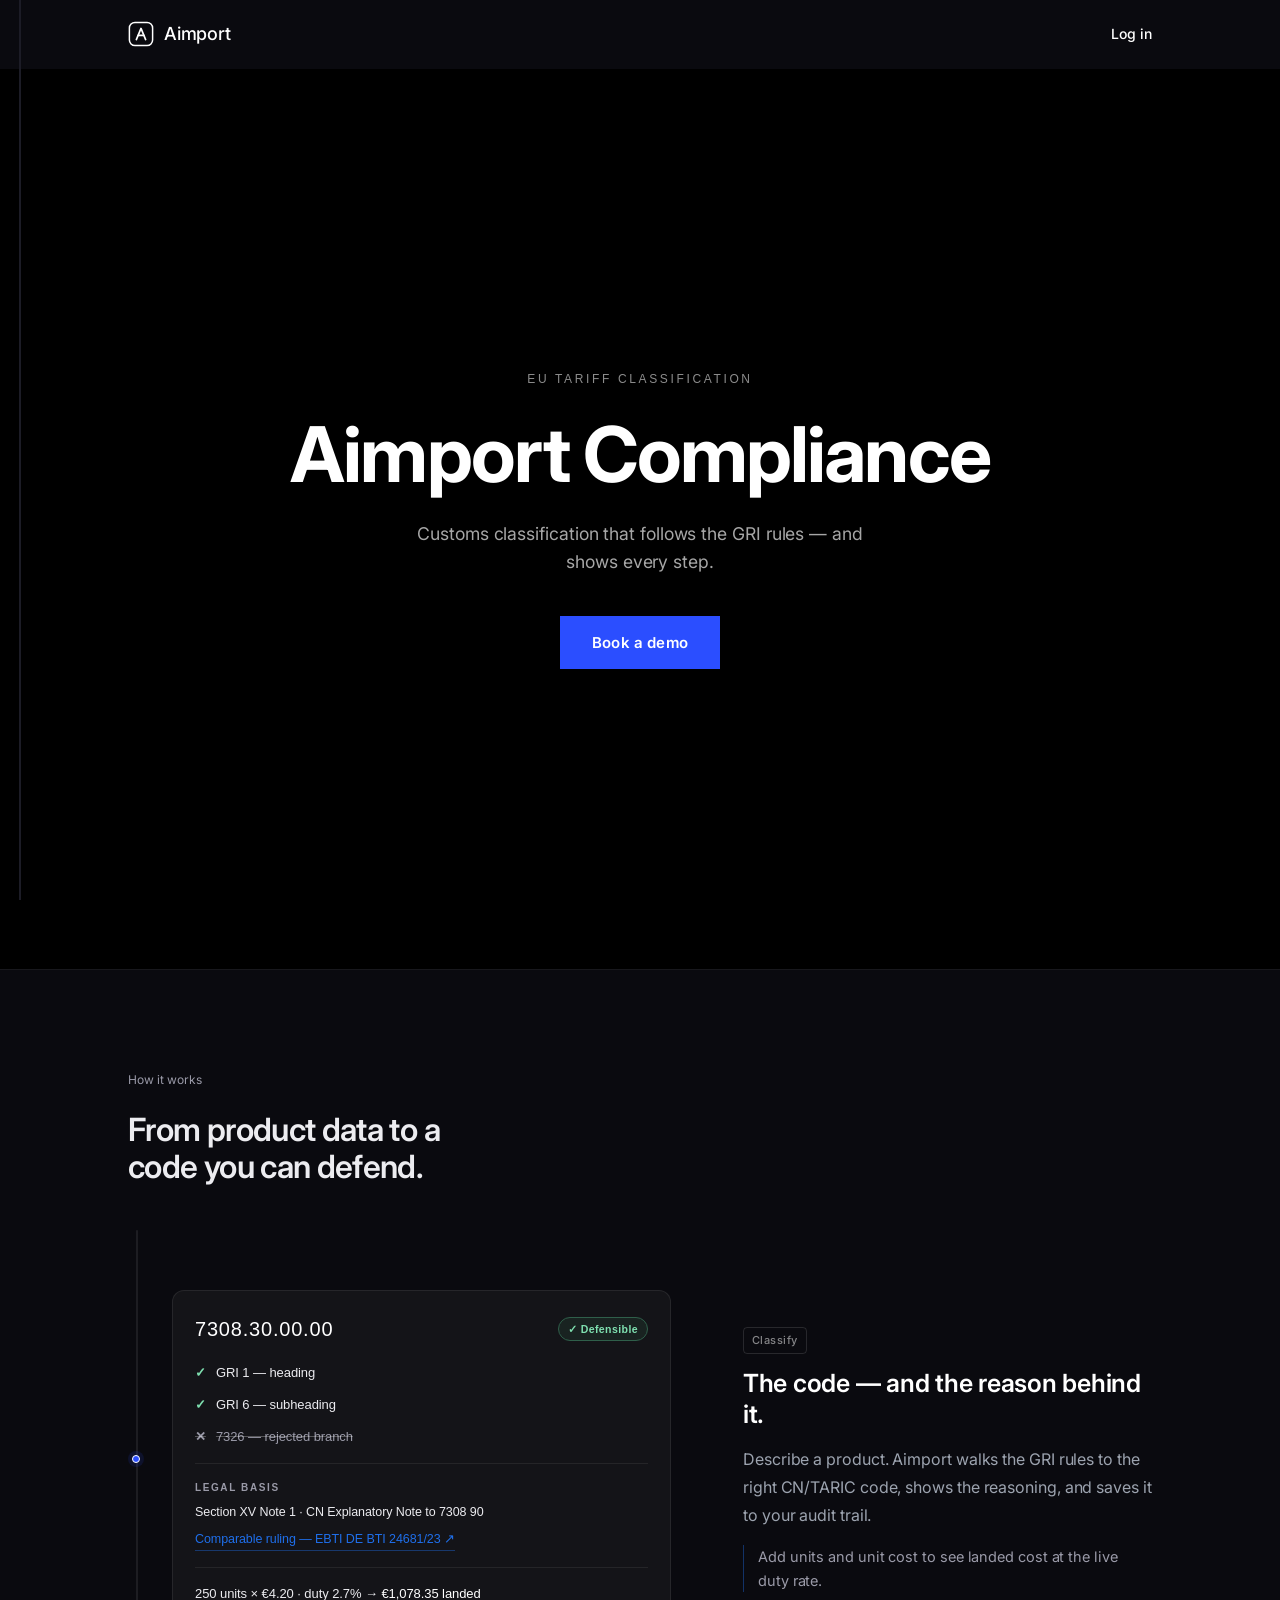
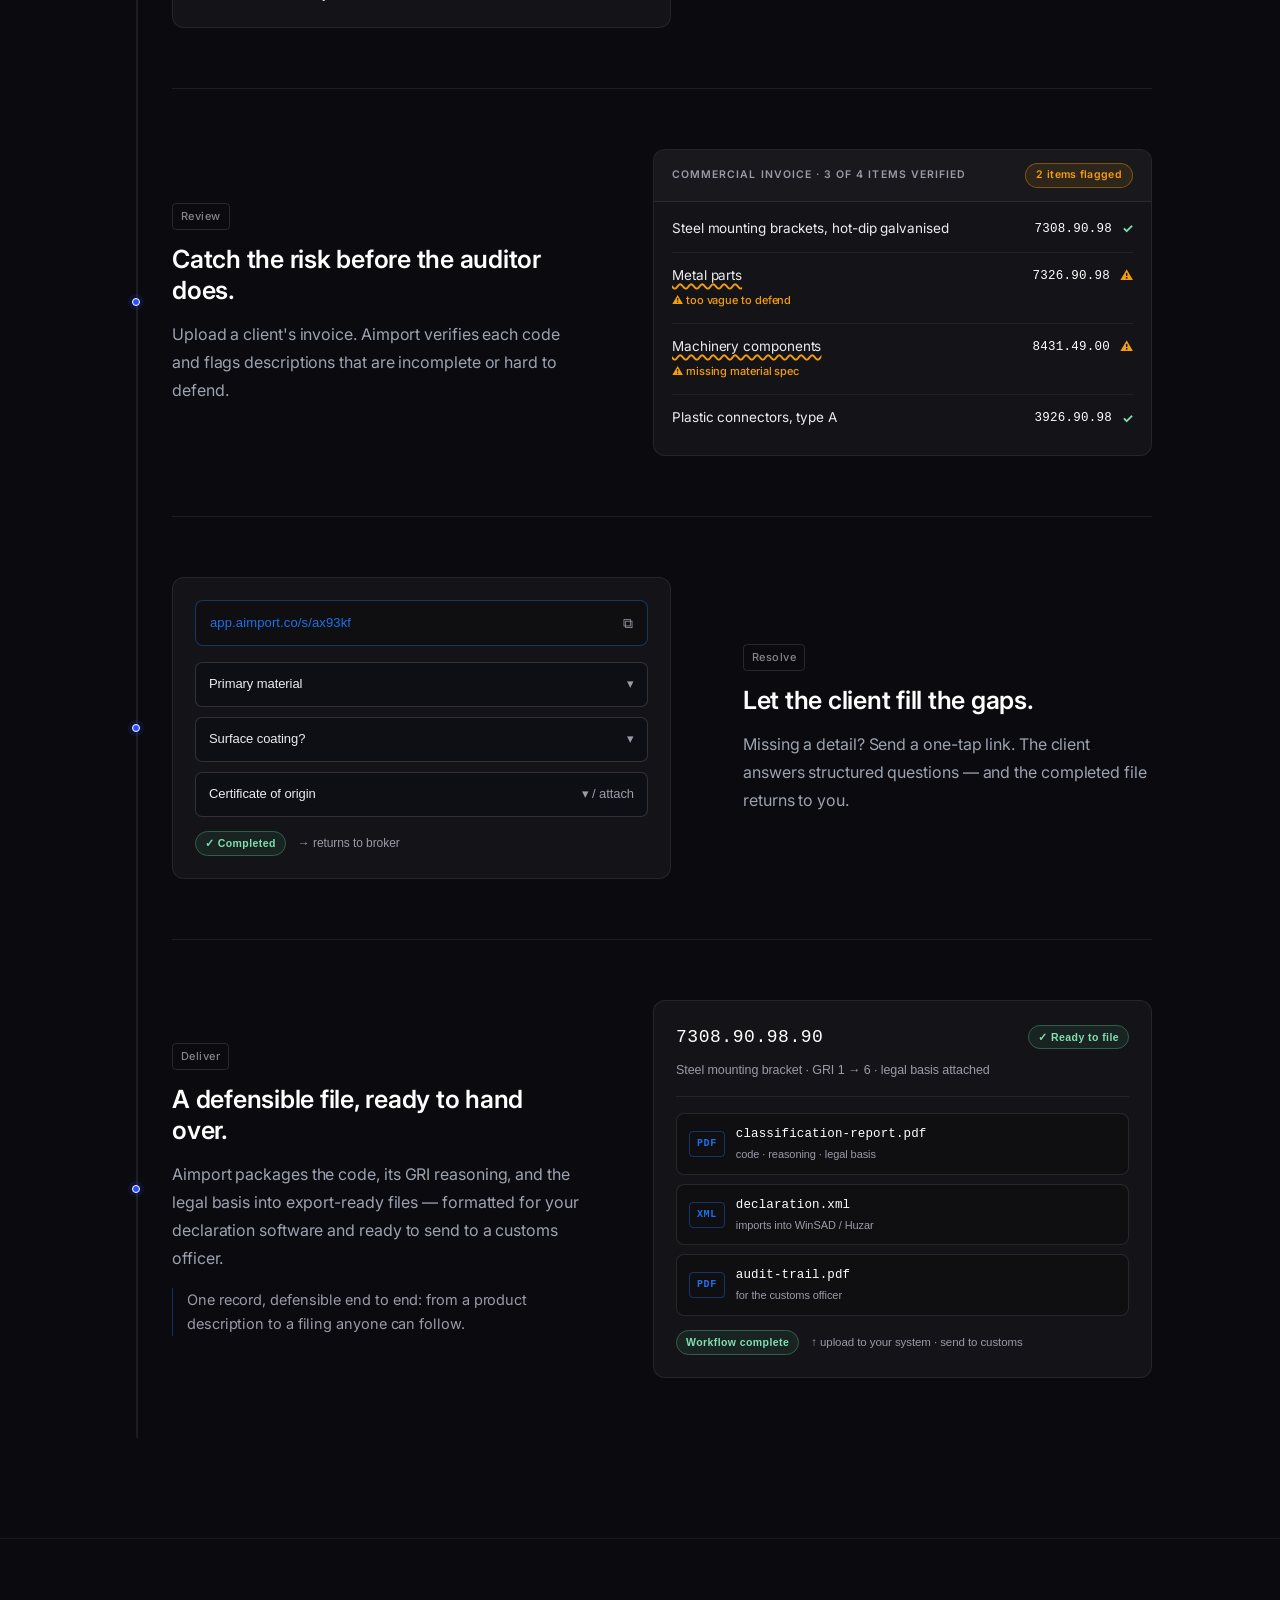
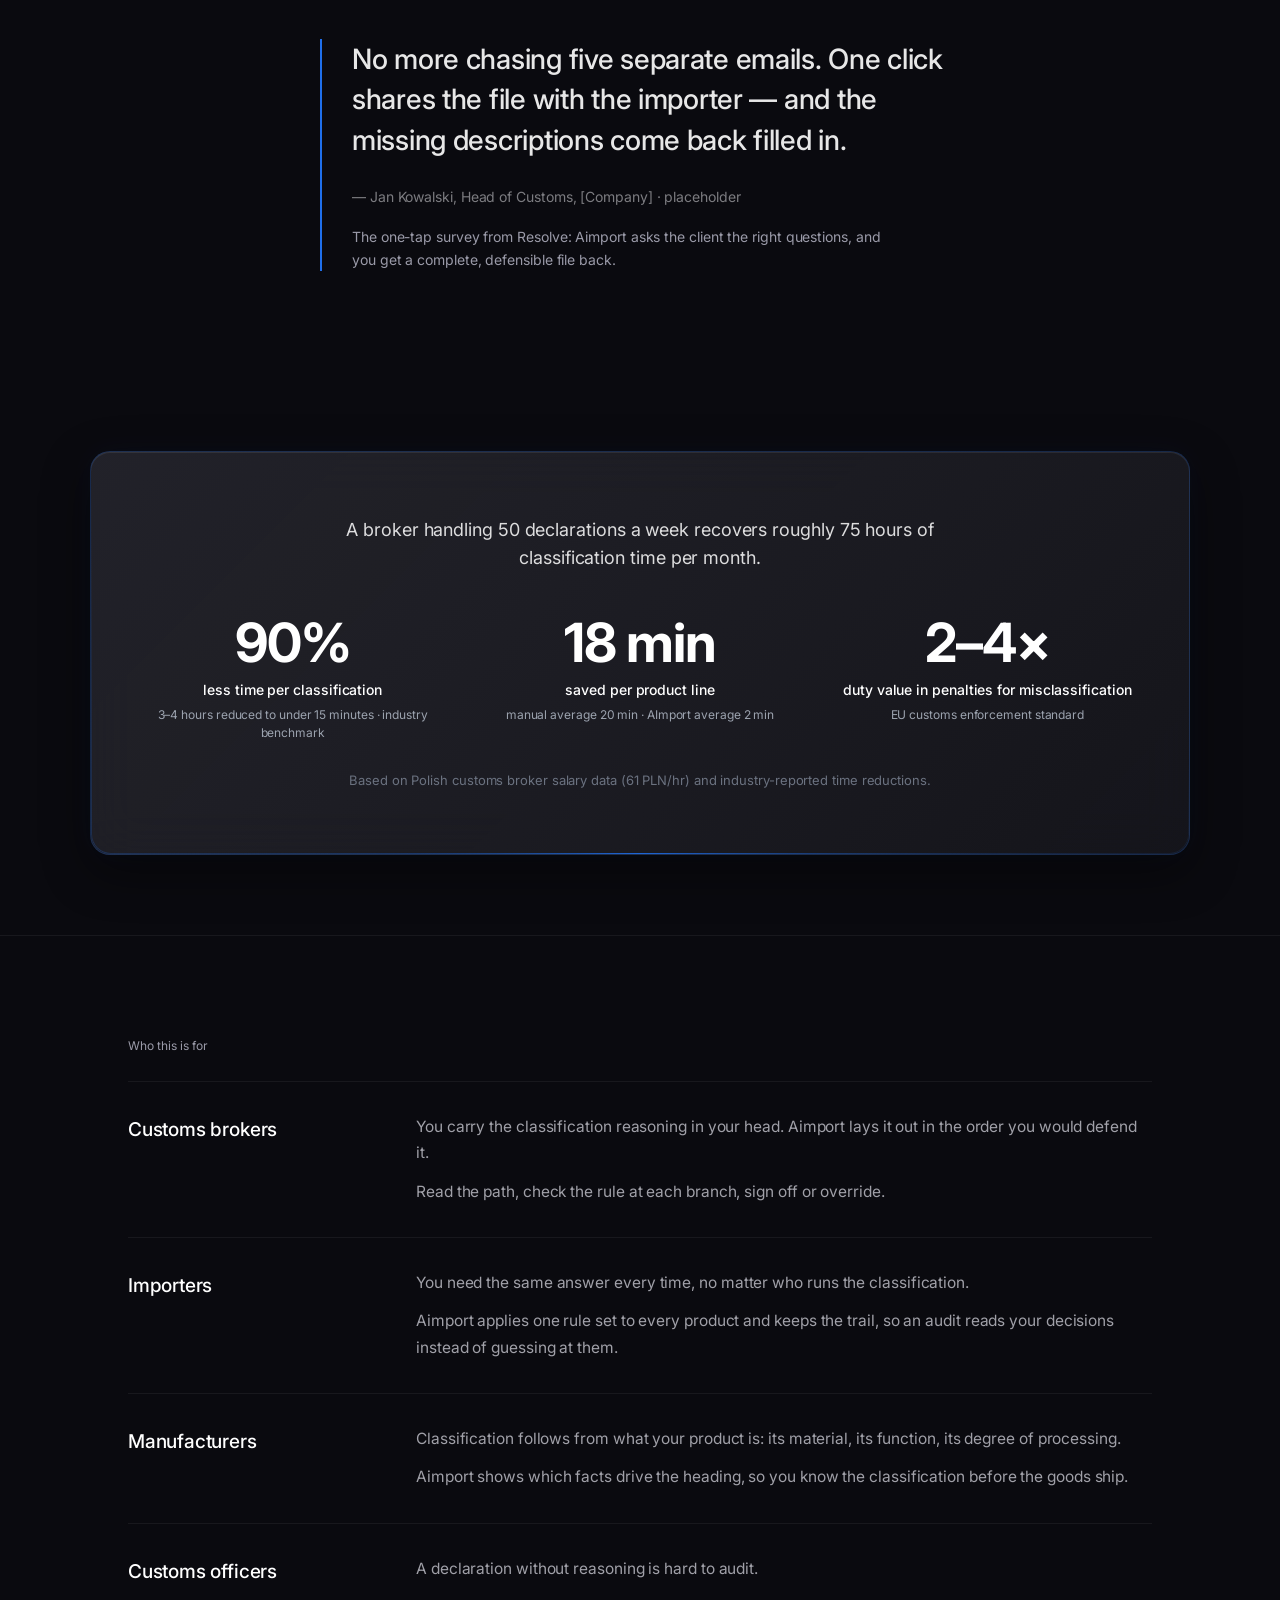
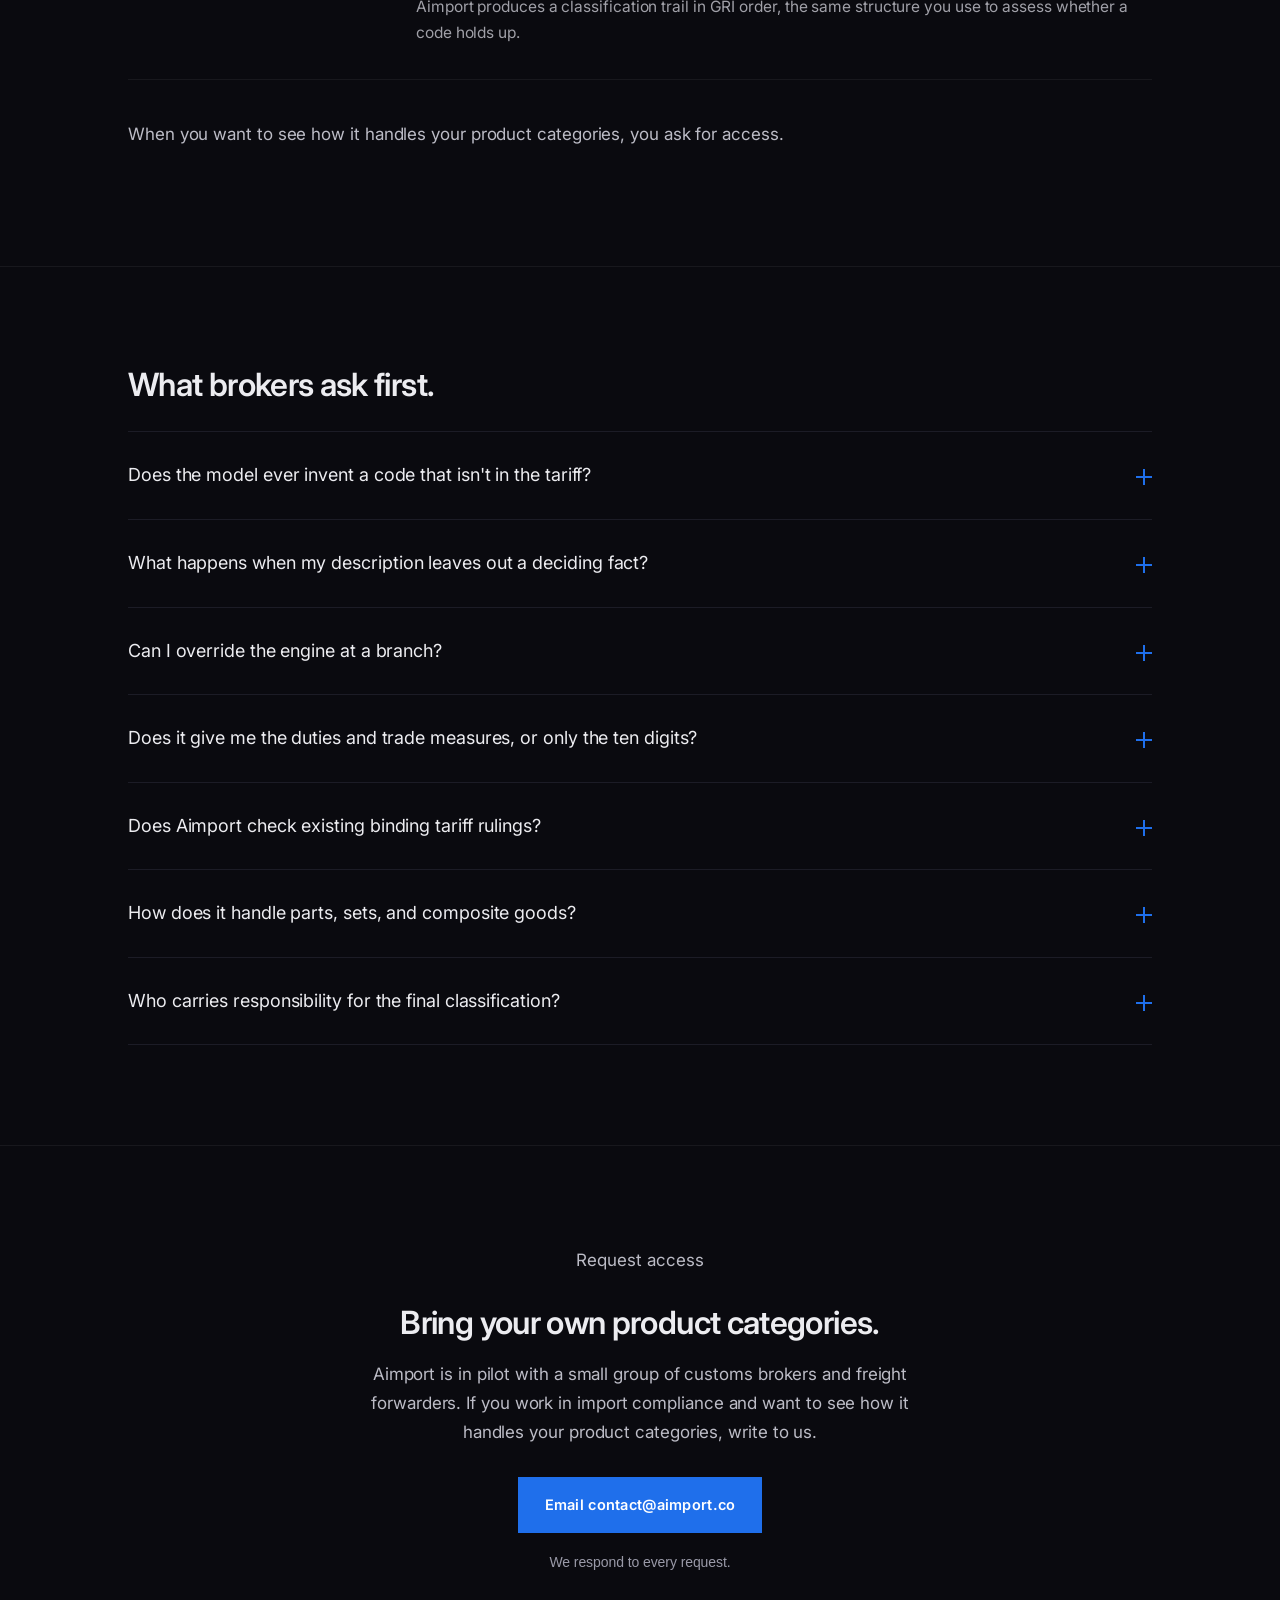
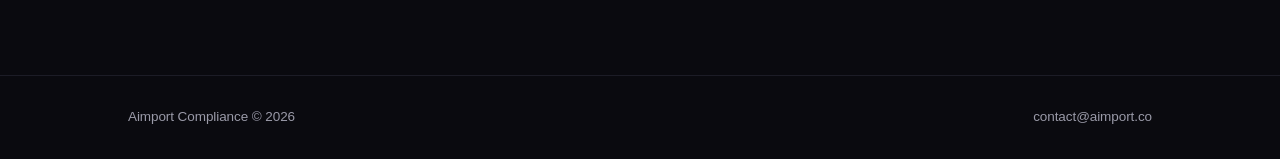
==== index.html @ 468e2721 "Client survey automation, vision invoice parser, Polish survey + deploy config - Client-clarificatio" ====
<!DOCTYPE html>
<html lang="en">
<head>
<meta charset="utf-8">
<meta name="viewport" content="width=device-width, initial-scale=1">
<title>Aimport Compliance — EU Tariff Classification</title>
<meta name="description" content="Aimport classifies goods under EU tariff codes by walking the CN tree and applying the GRI rules at each branch. Every code arrives with the path and the legal basis behind it.">
<link rel="canonical" href="https://aimport.co">

<!-- Open Graph -->
<meta property="og:type" content="website">
<meta property="og:url" content="https://aimport.co">
<meta property="og:title" content="Aimport Compliance — EU Tariff Classification">
<meta property="og:description" content="Classification that follows the same legal reasoning a customs authority uses, with a full audit trail. The engine walks the CN tree and applies the GRI rules at each branch.">

<link rel="preconnect" href="https://fonts.googleapis.com">
<link rel="preconnect" href="https://fonts.gstatic.com" crossorigin>
<link href="https://fonts.googleapis.com/css2?family=Inter:wght@400;500;600;700&display=swap" rel="stylesheet">
<style>
  :root{
    --bg:#0a0a0f; --panel:#0e0e15; --panel-2:#12121b; --line:#1c1c26;
    --text:#ececf0; --muted:#9a9aa8; --faint:#bcbcc6; --accent:#1f6feb;
    --accent-dim:rgba(31,111,235,.12); --accent-line:rgba(31,111,235,.4);
    --mono:-apple-system,BlinkMacSystemFont,"SF Pro Text","SF Pro Display","Helvetica Neue",Helvetica,Arial,sans-serif;
    --sans:Inter,system-ui,-apple-system,"Segoe UI",Roboto,sans-serif;
  }
  *{box-sizing:border-box}
  html{scroll-behavior:smooth}
  body{margin:0;background:var(--bg);color:var(--text);font-family:var(--sans);
    line-height:1.7;letter-spacing:-0.005em;-webkit-font-smoothing:antialiased}
  ::selection{background:rgba(31,111,235,.22);color:#fff}
  a{color:inherit;text-decoration:none}
  :focus-visible{outline:2px solid var(--accent);outline-offset:3px}

  .wrap{max-width:1080px;margin:0 auto;padding:0 28px}

  /* ---- nav ---- */
  .nav{position:sticky;top:0;z-index:20;background:transparent;border-bottom:1px solid transparent;
    transition:background .25s ease,border-color .25s ease}
  .nav.scrolled{background:rgba(0,0,0,.85);
    backdrop-filter:saturate(140%) blur(10px);border-bottom:1px solid #222}
  .nav .row{display:flex;align-items:center;justify-content:space-between;height:68px}
  .logo{display:inline-flex;align-items:center;gap:10px;font-weight:500;font-size:18px;
    letter-spacing:-0.01em;color:#fff}
  .logo-svg{display:block;width:26px;height:26px}
  .logo-word{font-family:var(--sans)}
  .logo-mark{height:26px;width:auto;display:block}
  .nav-login{cursor:pointer;color:#fff;font-size:14px;font-weight:500;transition:opacity .2s ease}
  .nav-login:hover{opacity:.7}
  .btn{display:inline-flex;align-items:center;gap:8px;cursor:pointer;font-family:var(--sans);
    font-size:13.5px;font-weight:600;letter-spacing:.02em;padding:10px 18px;border-radius:0;
    border:1px solid var(--accent-line);color:var(--accent);background:transparent;
    transition:background .2s,border-color .2s,color .2s}
  .btn:hover{background:var(--accent-dim);border-color:var(--accent)}
  .btn-lg{padding:15px 26px;font-size:14.5px}
  .btn-solid{background:var(--accent);color:#ffffff;border-color:var(--accent)}
  .btn-solid:hover{background:#4f86f0;color:#ffffff}
  .link-ghost{cursor:pointer;color:var(--faint);font-size:14px;font-weight:500;
    border-bottom:1px solid transparent;transition:color .2s,border-color .2s;padding-bottom:2px}
  .link-ghost:hover{color:var(--accent);border-color:var(--accent-line)}

  /* ---- language switcher (globe + menu) ---- */
  .lang-switch{position:relative;display:inline-flex}
  .lang-globe{appearance:none;background:transparent;border:1px solid var(--line);border-radius:999px;
    width:34px;height:34px;display:inline-flex;align-items:center;justify-content:center;cursor:pointer;
    color:var(--muted);transition:color .2s,border-color .2s}
  .lang-globe:hover,.lang-globe.open{color:var(--accent);border-color:var(--accent)}
  .lang-menu{position:absolute;top:calc(100% + 8px);right:0;min-width:132px;background:var(--panel);
    border:1px solid var(--line);border-radius:10px;padding:6px;display:none;z-index:60;
    box-shadow:0 10px 28px rgba(0,0,0,.45)}
  .lang-menu.open{display:block}
  .lang-menu .lang-opt{display:block;width:100%;text-align:left;appearance:none;background:transparent;
    border:0;cursor:pointer;font-family:var(--sans);font-size:13px;color:var(--muted);padding:8px 10px;
    border-radius:6px;transition:color .15s,background .15s}
  .lang-menu .lang-opt:hover{color:var(--text);background:rgba(255,255,255,.05)}
  .lang-menu .lang-opt.active{color:var(--accent);background:var(--accent-dim)}

  /* ---- hero (full-viewport, centred, solid black) ---- */
  .hero{min-height:100vh;background:#000000;position:relative;
    display:flex;flex-direction:column;align-items:center;justify-content:center;
    text-align:center;padding:120px 28px}
  .hero-eyebrow{font-family:var(--mono);text-transform:uppercase;letter-spacing:.22em;
    font-size:12px;font-weight:500;color:rgba(255,255,255,.55);margin:0 0 26px}
  .hero h1{font-size:clamp(2.8rem,6vw,5.5rem);line-height:1.05;font-weight:700;
    color:#fff;letter-spacing:-0.025em;margin:0 0 24px}
  .hero h1 .em{color:var(--accent)}
  .hero-sub{font-size:1.1rem;line-height:1.6;color:#fff;opacity:.65;
    max-width:480px;margin:0 auto 40px;font-weight:400}
  .hero-cta{display:inline-block;background:#2B4EFF;color:#fff;border-radius:0;
    padding:14px 32px;font-size:15px;font-weight:600;letter-spacing:.01em;
    transition:opacity .2s ease}
  .hero-cta:hover{opacity:.85}

  /* ---- hero circular workflow orbit (right column · desktop only · behind text) ---- */
  .hero-anim{width:100%;pointer-events:none}
  .hero-anim svg{display:block;width:100%;height:auto;overflow:visible}
  .hero-anim text{font-family:var(--sans);font-weight:400;letter-spacing:0.03em}

  /* travelling 28px arc */
  .ha-arc{animation:arc-travel 10s linear infinite}
  @keyframes arc-travel{to{stroke-dashoffset:-911}}

  /* chevron arrowhead leads the arc, tangent to the ring */
  #ah{offset-path:path("M 300,65 A 145,145 0 1 1 299.999,65");offset-rotate:auto;
    animation:ah-travel 10s linear infinite}
  @keyframes ah-travel{from{offset-distance:3.07%}to{offset-distance:103.07%}}

  /* terms sharpen as the arrow arrives, blur as it leaves (10s ÷ 5, staggered 20%) */
  .ha-term{animation-duration:10s;animation-timing-function:linear;animation-iteration-count:infinite}
  .ha-term1{animation-name:term1}
  .ha-term2{animation-name:term2}
  .ha-term3{animation-name:term3}
  .ha-term4{animation-name:term4}
  .ha-term5{animation-name:term5}
  @keyframes term1{0%,18%{opacity:1;filter:blur(0)}24%,94%{opacity:.22;filter:blur(3px)}100%{opacity:1;filter:blur(0)}}
  @keyframes term2{0%,14%{opacity:.22;filter:blur(3px)}20%,38%{opacity:1;filter:blur(0)}44%,100%{opacity:.22;filter:blur(3px)}}
  @keyframes term3{0%,34%{opacity:.22;filter:blur(3px)}40%,58%{opacity:1;filter:blur(0)}64%,100%{opacity:.22;filter:blur(3px)}}
  @keyframes term4{0%,54%{opacity:.22;filter:blur(3px)}60%,78%{opacity:1;filter:blur(0)}84%,100%{opacity:.22;filter:blur(3px)}}
  @keyframes term5{0%,74%{opacity:.22;filter:blur(3px)}80%,98%{opacity:1;filter:blur(0)}100%{opacity:.22;filter:blur(3px)}}

  @media (max-width:768px){.hero{grid-template-columns:1fr}.hero-anim{display:none}}
  @media (prefers-reduced-motion:reduce){
    .ha-arc,#ah,.ha-term{animation:none}
    .ha-term{opacity:1;filter:blur(0)}}

  /* ---- section base ---- */
  section{padding:100px 0}
  /* section labels: minimal, lowercase, muted — no blue, no uppercase, no wide tracking */
  .kicker,.section-label{font-size:12px;font-weight:400;letter-spacing:0;text-transform:none;
    color:var(--muted);margin:0 0 22px}
  h2{font-size:32px;line-height:1.15;font-weight:600;letter-spacing:-0.02em;margin:0 0 28px}

  /* ---- how it works (feature rows + product-UI mocks) ---- */
  .hiw{border-top:1px solid rgba(255,255,255,.06)}
  .hiw .hiw-head{max-width:18ch;margin:0}
  .hiw-rows{display:flex;flex-direction:column;margin-top:44px}
  /* mock column gets ~55% of the row width — product previews carry the page */
  .hiw-row{display:grid;grid-template-columns:1fr 1.22fr;gap:72px;align-items:center;
    padding:60px 0;border-bottom:1px solid rgba(255,255,255,.08)}
  .hiw-row:first-child{padding-top:8px}
  .hiw-row:last-child{border-bottom:0}
  /* alternate sides: graphic right (01), graphic left (02), graphic right (03) */
  .hiw-row:nth-child(even){grid-template-columns:1.22fr 1fr}
  .hiw-row:nth-child(even) .hiw-copy{order:2}
  .hiw-row:nth-child(even) .hiw-mock{order:1}

  /* step label: small neutral pill, no number, no blue */
  .hiw-num{display:inline-block;font-size:11px;font-weight:500;letter-spacing:.04em;
    text-transform:none;padding:3px 8px;border-radius:4px;
    border:1px solid rgba(255,255,255,.12);color:rgba(255,255,255,.5)}
  .hiw-copy h3{font-size:25px;font-weight:600;color:#fff;margin:14px 0 14px;
    letter-spacing:-0.01em;line-height:1.25}
  .hiw-line{font-size:16px;line-height:1.75;color:#9ca3af;margin:0}
  .hiw-sub{font-size:14.5px;line-height:1.65;color:var(--muted);margin:16px 0 0;
    padding-left:14px;border-left:1px solid var(--accent-line)}

  /* shared mock-card chrome — same visual language as the existing .feat-mock cards */
  .hiw-mock{background:#141418;border:1px solid rgba(255,255,255,.08);border-radius:12px;
    padding:22px;font-family:var(--mono);font-size:13px;line-height:1.6;color:var(--faint)}
  .hiw-mock .mk-label{font-size:10px;font-weight:600;letter-spacing:.16em;
    text-transform:uppercase;color:var(--muted);margin-bottom:14px}
  .hiw-mock .mk-code{font-size:20px;letter-spacing:.04em;color:#fff;font-weight:500}
  .hiw-mock .mk-div{border:0;border-top:1px solid rgba(255,255,255,.07);margin:16px 0}

  /* status marks — the product's existing semantic green/amber (as on classify & invoice) */
  .pill{display:inline-block;font-size:10.5px;font-weight:600;letter-spacing:.04em;
    padding:3px 9px;border-radius:999px;white-space:nowrap}
  .pill-ok{color:#7fe0b0;border:1px solid #2f5f4a;background:rgba(60,140,100,.12)}
  .mk-check{color:#7fe0b0;font-weight:700}
  .mk-x{color:var(--muted);font-weight:700}
  .mk-flag{color:#d9a341}

  /* graphic 01 — result card */
  .mk-result .mk-top{display:flex;align-items:center;justify-content:space-between;gap:12px}
  .mk-result .mk-trail{margin-top:18px;display:flex;flex-direction:column;gap:11px}
  .mk-result .mk-step{display:flex;align-items:center;gap:10px;color:var(--text)}
  .mk-result .mk-step.mk-reject{color:var(--muted);text-decoration:line-through;
    text-decoration-color:rgba(255,255,255,.28)}
  .mk-result .mk-cost{color:var(--text)}
  .mk-result .mk-total{color:#fff;font-weight:500}
  .mk-result .mk-legal{display:flex;flex-direction:column;gap:7px}
  .mk-result .mk-legal-label{font-size:10px;font-weight:600;letter-spacing:.16em;
    text-transform:uppercase;color:var(--muted)}
  .mk-result .mk-legal-item{color:var(--text);font-size:12.5px;line-height:1.5}
  .mk-result .mk-bti{align-self:flex-start;color:var(--accent);font-size:12.5px;
    border-bottom:1px solid var(--accent-line);padding-bottom:1px;transition:border-color .2s}
  .mk-result .mk-bti:hover{border-color:var(--accent)}

  /* graphic 02 — invoice document (REVIEW): scanned + flagged inline */
  .mk-invoice{padding:0;overflow:hidden;font-family:var(--sans)}
  .mk-invoice .inv-bar{display:flex;align-items:center;justify-content:space-between;gap:12px;
    padding:13px 18px;border-bottom:1px solid rgba(255,255,255,.08);background:rgba(255,255,255,.02)}
  .mk-invoice .inv-bar-l{font-size:10.5px;font-weight:600;letter-spacing:.1em;
    text-transform:uppercase;color:var(--muted)}
  .mk-invoice .inv-bar-r{font-size:10.5px;font-weight:600;letter-spacing:.03em;color:#f59e0b;
    border:1px solid rgba(245,158,11,.4);background:rgba(245,158,11,.1);
    border-radius:999px;padding:3px 10px;white-space:nowrap}
  .mk-invoice .inv-doc{padding:4px 18px 14px}
  .mk-invoice .inv-row{display:grid;grid-template-columns:1fr auto;gap:16px;align-items:start;
    padding:13px 0;border-top:1px solid rgba(255,255,255,.06)}
  .mk-invoice .inv-row:first-child{border-top:0}
  .mk-invoice .inv-desc{color:var(--text);font-size:13.5px;line-height:1.45;font-weight:400}
  .mk-invoice .inv-right{display:flex;align-items:center;gap:10px;white-space:nowrap}
  .mk-invoice .inv-code{font-family:ui-monospace,SFMono-Regular,"SF Mono",Menlo,Consolas,monospace;
    font-size:12.5px;color:#fff;letter-spacing:.02em}
  .mk-invoice .inv-status{font-weight:700;font-size:13px;line-height:1.45}
  .mk-invoice .inv-status.ok{color:#7fe0b0}
  .mk-invoice .inv-status.warn{color:#f59e0b}
  .mk-invoice .weak{text-decoration:underline;text-decoration-style:wavy;
    text-decoration-color:#f59e0b;text-decoration-thickness:2px;text-underline-offset:3px}
  .mk-invoice .inv-flagtag{display:block;margin-top:7px;font-size:11px;font-weight:500;color:#f59e0b}

  /* graphic 03 — client survey link card (constrained dropdowns, never free text) */
  .mk-survey .survey-link{display:flex;align-items:center;justify-content:space-between;gap:12px;
    background:#0f0f12;border:1px solid var(--accent-line);border-radius:8px;
    padding:11px 14px;margin-bottom:16px}
  .mk-survey .link-url{color:var(--accent);font-size:13px;letter-spacing:.01em}
  .mk-survey .copy-glyph{color:var(--muted);font-size:14px}
  .mk-survey .survey-q{display:flex;align-items:center;justify-content:space-between;gap:12px;
    background:#0e0e15;border:1px solid rgba(255,255,255,.14);border-radius:7px;
    padding:11px 13px;margin-bottom:10px}
  .mk-survey .q-label{color:var(--text)}
  .mk-survey .q-caret,.mk-survey .q-attach{color:var(--muted)}
  .mk-survey .survey-foot{display:flex;align-items:center;gap:12px;margin-top:14px}
  .mk-survey .ret{color:var(--muted);font-size:12px}

  /* graphic 04 — export / deliverable card (DELIVER) */
  .mk-export .exp-head{display:flex;align-items:center;justify-content:space-between;gap:12px}
  .mk-export .exp-code{font-family:ui-monospace,SFMono-Regular,"SF Mono",Menlo,Consolas,monospace;
    font-size:18px;letter-spacing:.03em;color:#fff;font-weight:500}
  .mk-export .exp-sub{margin-top:10px;color:var(--muted);font-size:12.5px;line-height:1.5}
  .mk-export .exp-files{display:flex;flex-direction:column;gap:9px}
  .mk-export .exp-file{display:flex;align-items:center;gap:11px;background:#0f0f12;
    border:1px solid rgba(255,255,255,.1);border-radius:8px;padding:10px 12px}
  .mk-export .exp-ext{flex:none;font-family:ui-monospace,SFMono-Regular,"SF Mono",Menlo,Consolas,monospace;
    font-size:10px;font-weight:700;letter-spacing:.06em;color:var(--accent);
    border:1px solid var(--accent-line);border-radius:4px;padding:4px 7px}
  .mk-export .exp-info{display:flex;flex-direction:column;gap:2px;min-width:0}
  .mk-export .exp-name{font-family:ui-monospace,SFMono-Regular,"SF Mono",Menlo,Consolas,monospace;
    font-size:12.5px;color:#fff;letter-spacing:.01em}
  .mk-export .exp-meta{font-size:11px;color:var(--muted)}
  .mk-export .exp-foot{display:flex;align-items:center;gap:12px;margin-top:14px;flex-wrap:wrap}
  .mk-export .exp-ret{font-size:11.5px;color:var(--muted)}

  /* scroll-reveal: fade + 8px rise, graphic lightly trails the copy */
  .hiw-reveal{opacity:0;transform:translateY(8px);transition:opacity .6s ease,transform .6s ease}
  .hiw-reveal.in{opacity:1;transform:none}
  .hiw-mock.hiw-reveal{transition-delay:.09s}
  .hiw-mock.in .beat{animation:checkSettle .5s ease both}
  @keyframes checkSettle{0%{transform:scale(.6);opacity:0}60%{transform:scale(1.15)}100%{transform:scale(1);opacity:1}}
  @media (prefers-reduced-motion:reduce){.hiw-reveal{opacity:1;transform:none}.hiw-mock.in .beat{animation:none}}

  /* ---- scroll-triggered workflow connector (left rail + step nodes) ---- */
  .hiw-rows{position:relative;padding-left:44px}
  .hiw-rail{position:absolute;left:8px;top:0;bottom:0;width:2px;
    background:rgba(255,255,255,.08);border-radius:2px;pointer-events:none}
  .hiw-rail-fill{position:absolute;left:0;top:0;width:2px;height:0;border-radius:2px;
    background:linear-gradient(#2B4EFF,#6B8AFF);transition:height .12s linear}
  .hiw-row{position:relative}
  .hiw-node{position:absolute;left:-40px;top:50%;width:8px;height:8px;border-radius:50%;
    background:#2B4EFF;border:1.5px solid #fff;transform:translateY(-50%);
    box-shadow:0 0 0 4px rgba(43,78,255,.12);z-index:1}
  .hiw-row.is-active .hiw-node{animation:nodePulse 1.8s ease-in-out infinite}
  @keyframes nodePulse{
    0%,100%{transform:translateY(-50%) scale(1)}
    50%{transform:translateY(-50%) scale(1.15)}
  }
  @media (max-width:640px){
    .hiw-rows{padding-left:0}
    .hiw-rail{display:none}
    .hiw-node{display:none}
  }
  @media (prefers-reduced-motion:reduce){.hiw-row.is-active .hiw-node{animation:none}}

  /* ---- stat break ---- */
  .statbreak{border-top:1px solid rgba(255,255,255,.06);padding:100px 0;text-align:center}
  .statbreak .sb-label{font-size:11px;font-weight:600;letter-spacing:.15em;text-transform:uppercase;
    color:var(--accent);margin:0 0 22px}
  .statbreak .sb-statement{font-size:32px;font-weight:600;line-height:1.35;color:#fff;
    max-width:680px;margin:0 auto;letter-spacing:-0.01em}
  .statbreak .sb-source{margin-top:12px;font-size:14px;color:#6b7280}

  /* ---- how it works ---- */
  .how{border-top:1px solid rgba(255,255,255,.06)}
  .steps{display:grid;grid-template-columns:repeat(3,1fr);gap:36px;margin-top:8px}
  .step .num{display:block;font-family:var(--mono);font-size:40px;font-weight:700;color:var(--accent);margin-bottom:12px}
  .step .lbl{font-size:20px;font-weight:600;color:#fff;letter-spacing:-0.01em;margin-bottom:10px}
  .step p{margin:0;font-size:16px;line-height:1.7;color:#9ca3af}
  .step{padding-top:20px;border-top:1px solid rgba(255,255,255,.08)}

  /* ---- demo / classification trail ---- */
  .demo{border-top:1px solid rgba(255,255,255,.06)}
  .trail{background:var(--panel-2);border:1px solid var(--line);margin-top:8px;
    box-shadow:0 0 0 1px rgba(31,111,235,.05) inset}
  .trail-head{display:flex;align-items:center;justify-content:space-between;flex-wrap:wrap;gap:10px;
    padding:16px 24px;border-bottom:1px solid var(--line);background:var(--panel)}
  .trail-head .th-l{font-size:11px;font-weight:600;letter-spacing:.18em;text-transform:uppercase;color:var(--faint)}
  .trail-head .th-r{font-family:var(--mono);font-size:12px;color:var(--muted)}
  .trail-head .dot{display:inline-block;width:7px;height:7px;border-radius:50%;background:var(--accent);
    box-shadow:0 0 6px rgba(31,111,235,.6);margin-right:8px;vertical-align:middle}

  .trail-input{padding:20px 24px;border-bottom:1px solid var(--line)}
  .trail-input .il{font-size:10px;font-weight:600;letter-spacing:.16em;text-transform:uppercase;
    color:var(--muted);margin-bottom:8px}
  .trail-input .iv{font-family:var(--mono);font-size:15px;color:var(--text)}

  .trail-steps{padding:8px 24px 12px}
  .tstep{display:grid;grid-template-columns:128px 1fr;gap:20px;padding:20px 0;
    border-bottom:1px solid var(--line);position:relative}
  .tstep:last-child{border-bottom:0}
  .tstep .gri{font-family:var(--mono)}
  .tstep .gri .rule{display:inline-block;font-size:11px;color:var(--accent);
    border:1px solid var(--accent-line);padding:3px 9px;letter-spacing:.04em}
  .tstep .gri .act{display:block;font-size:11px;color:var(--muted);margin-top:8px;letter-spacing:.04em;text-transform:uppercase}
  .tstep .pick{font-family:var(--mono);font-size:15px;color:var(--text);margin-bottom:6px}
  .tstep .pick b{color:var(--accent);font-weight:600}
  .tstep .why{font-size:14px;color:var(--muted);line-height:1.6}

  .trail-final{display:flex;align-items:baseline;justify-content:space-between;flex-wrap:wrap;gap:12px;
    padding:22px 24px;border-top:1px solid var(--accent-line);background:rgba(31,111,235,.05)}
  .trail-final .fl{font-size:10px;font-weight:600;letter-spacing:.16em;text-transform:uppercase;color:var(--faint)}
  .trail-final .code{font-family:var(--mono);font-size:30px;letter-spacing:.06em;color:var(--accent);line-height:1}
  .trail-final .desc{font-family:var(--mono);font-size:13px;color:var(--muted)}

  .clarify{margin-top:20px;border-left:3px solid rgba(31,111,235,.4);background:#0f1a18;
    padding:16px 20px}
  .clarify .cl{font-size:11px;font-weight:600;letter-spacing:.12em;text-transform:uppercase;
    color:#1f6feb;margin-bottom:8px}
  .clarify p{margin:0;font-size:14.5px;line-height:1.65;color:var(--faint)}
  .clarify code{font-family:var(--mono);color:var(--text)}

  /* ---- who for (rule-separated entries · Linear/Notion-style, no cards/numbers) ---- */
  .who{border-top:1px solid rgba(255,255,255,.06)}
  .who-list{margin-top:24px;border-top:1px solid rgba(255,255,255,.06)}
  .who-entry{display:grid;grid-template-columns:minmax(180px,240px) 1fr;gap:48px;
    align-items:start;padding:32px 0;border-bottom:1px solid rgba(255,255,255,.06)}
  .who-entry h3{font-size:19px;font-weight:500;color:#fff;margin:0;letter-spacing:-0.01em}
  .who-body{min-width:0}
  .who-body p{font-size:15.5px;line-height:1.7;color:#a0a0a8;margin:0 0 12px}
  .who-body p:last-child{margin:0}
  .who-close{margin-top:40px;font-size:17px;color:var(--faint);max-width:60ch}

  /* ---- access ---- */
  .access{border-top:1px solid rgba(255,255,255,.06);text-align:center}
  .access .inner{max-width:54ch;margin:0 auto}
  .access h2{margin-bottom:18px}
  .access p{font-size:17px;line-height:1.7;color:var(--faint);margin:0 0 30px}
  .access .respond{margin-top:18px;font-size:14px;color:var(--muted);font-family:var(--mono)}

  /* ---- footer ---- */
  footer{border-top:1px solid var(--line);padding:30px 0}
  footer .row{display:flex;align-items:center;justify-content:space-between;flex-wrap:wrap;gap:10px}
  footer .row span,footer .row a{font-size:13.5px;color:var(--muted);font-family:var(--mono)}
  footer .row a:hover{color:var(--accent)}

  /* ---- scroll progress rail (left) ---- */
  .rail{position:fixed;top:0;left:18px;width:4px;height:100vh;z-index:40;pointer-events:none}
  .rail .track{stroke:var(--line);stroke-width:2}
  .rail .fill{stroke:url(#railGrad);stroke-width:2;stroke-dasharray:1;stroke-dashoffset:1;
    transition:stroke-dashoffset .12s linear}

  /* ---- FAQ ---- */
  .faq{border-top:1px solid rgba(255,255,255,.06)}
  .faq-list{margin-top:8px;border-top:1px solid var(--line)}
  .faq-item{border-bottom:1px solid var(--line)}
  .faq-item summary{list-style:none;cursor:pointer;display:flex;align-items:flex-start;
    justify-content:space-between;gap:28px;padding:28px 0;font-size:18px;font-weight:400;
    color:var(--text);transition:color .2s}
  .faq-item summary::-webkit-details-marker{display:none}
  .faq-item summary:hover{color:var(--accent)}
  .faq-item .mk{flex:none;width:16px;height:16px;position:relative;margin-top:9px;transition:transform .2s}
  .faq-item .mk::before,.faq-item .mk::after{content:"";position:absolute;background:var(--accent)}
  .faq-item .mk::before{top:7px;left:0;width:16px;height:2px}
  .faq-item .mk::after{top:0;left:7px;width:2px;height:16px}
  /* open state: rotate the plus into a close (×) */
  .faq-item[open] .mk{transform:rotate(45deg)}
  .faq-item .ans{padding:0 0 26px;max-width:66ch}
  .faq-item .ans p{margin:0;font-size:16px;line-height:1.75;color:var(--faint)}
  .faq-item .ans code{font-family:var(--mono);font-size:.92em;color:var(--text)}

  /* ---- what aimport does ---- */
  .does{border-top:1px solid rgba(255,255,255,.06)}
  .does .intro{font-size:28px;font-weight:600;color:#fff;line-height:1.3;
    max-width:600px;margin:18px 0 60px;letter-spacing:-0.01em}
  .feat-rows{display:flex;flex-direction:column}
  .feat-row{display:grid;grid-template-columns:1fr 1fr;gap:80px;align-items:center;
    padding:80px 0;border-bottom:1px solid rgba(255,255,255,.06)}
  .feat-row:first-child{padding-top:0}
  .feat-row:nth-child(even) .feat-mock{order:2}
  .feat-row:nth-child(even) .feat-copy{order:1}
  .feat-row.dim{border-bottom:0}
  .feat-row.dim .feat-mock{opacity:.5}

  .feat-mock{background:#141418;border:1px solid rgba(255,255,255,.08);
    border-radius:12px;padding:24px;font-family:var(--mono);font-size:13px;
    line-height:1.7;color:var(--faint)}
  .feat-mock .m-label{font-size:10px;font-weight:600;letter-spacing:.16em;
    text-transform:uppercase;color:var(--muted);margin-bottom:14px}
  .feat-mock .m-block{margin-bottom:16px}
  .feat-mock .m-block:last-child{margin-bottom:0}
  .feat-mock .m-line{display:block}
  .feat-mock .t{color:var(--accent)}
  .feat-mock .dim{color:var(--muted)}
  .feat-mock .m-divider{border:0;border-top:1px solid rgba(255,255,255,.07);margin:16px 0}
  .feat-mock .m-final{color:var(--accent);font-size:18px;letter-spacing:.05em}

  .feat-copy .f-num{font-size:13px;font-weight:600;letter-spacing:.1em;color:var(--accent)}
  .feat-copy h3{font-size:24px;font-weight:600;color:#fff;margin:14px 0 12px;letter-spacing:-0.01em}
  .feat-copy .f-desc{font-size:16px;line-height:1.75;color:#9ca3af;margin:0 0 18px}
  .feat-copy .f-detail{font-size:15px;line-height:1.7;color:#d7d7de;margin:0}
  .feat-copy .f-detail.muted{color:#a6a6b0}
  .feat-copy .f-badge{display:inline-block;font-size:10px;font-weight:600;letter-spacing:.12em;
    text-transform:uppercase;color:var(--accent);border:1px solid var(--accent-line);
    border-radius:999px;padding:4px 12px;background:transparent;margin:12px 0 4px}

  /* ---- pull quote: one-click client share ---- */
  .quote{border-top:1px solid rgba(255,255,255,.06)}
  .quote .inner{max-width:640px;margin:0 auto;text-align:left;
    border-left:2px solid var(--accent);padding-left:30px}
  .quote blockquote{margin:0;font-size:28px;font-weight:500;line-height:1.45;
    color:rgba(255,255,255,.9);letter-spacing:-0.01em}
  /* uniform quote colour — no inline blue on running text (covers EN + PL .em spans) */
  .quote blockquote .em{color:inherit;font-weight:inherit;font-style:normal}
  .quote .qattr{margin:24px 0 0;font-size:14px;color:var(--text);opacity:.5}
  .quote .qcap{margin:18px 0 0;max-width:60ch;font-size:14px;line-height:1.6;color:var(--muted)}
  @media (max-width:768px){.quote blockquote{font-size:22px}}

  /* ---- savings band ---- */
  /* stats band: graphite liquid-glass panel with travelling teal border */
  @property --stat-angle{ syntax:'<angle>'; initial-value:0deg; inherits:false; }
  @keyframes rotate-stat-border{ to{ --stat-angle:360deg; } }
  .savings{background:transparent;padding:80px 0}
  .savings-panel{position:relative;isolation:isolate;
    --stat-angle:0deg;
    max-width:1100px;width:calc(100% - 48px);margin:0 auto;
    border-radius:20px;padding:64px 48px;
    /* lighter graphite so the panel reads clearly against the near-black page */
    background:linear-gradient(135deg, rgba(44,44,52,.72) 0%, rgba(28,28,34,.62) 100%);
    backdrop-filter:blur(24px) saturate(130%);
    -webkit-backdrop-filter:blur(24px) saturate(130%);
    /* visible teal-tinted base frame — stays defined even if the animation
       can't run (Safari/@property edge cases); the sheen rides on top */
    border:1px solid rgba(31,111,235,.22);
    box-shadow:inset 0 1px 0 rgba(255,255,255,.08),
               0 16px 48px rgba(0,0,0,.45),
               0 0 28px rgba(31,111,235,.06);
    transition:filter .3s ease}
  /* travelling teal sheen, masked to a 1px ring. Static white border below
     stays visible; where mask is unsupported the panel keeps its base border. */
  .savings-panel::before{content:"";position:absolute;inset:0;border-radius:20px;
    z-index:-1;pointer-events:none}
  @supports ((-webkit-mask-composite:xor) or (mask-composite:exclude)){
    .savings-panel::before{padding:1px;
      background:conic-gradient(from var(--stat-angle),
        transparent 0%, transparent 28%,
        rgba(31,111,235,.9) 50%,
        rgba(31,111,235,.35) 64%,
        transparent 80%, transparent 100%);
      -webkit-mask:linear-gradient(#fff 0 0) content-box, linear-gradient(#fff 0 0);
      -webkit-mask-composite:xor;
      mask:linear-gradient(#fff 0 0) content-box, linear-gradient(#fff 0 0);
      mask-composite:exclude;
      animation:rotate-stat-border 10s linear infinite}
  }
  /* interactive frame: intensify + speed up on hover (pointer devices only) */
  @media (hover:hover){
    .savings-panel:hover{filter:brightness(1.04)}
    .savings-panel:hover::before{animation-duration:6s;
      background:conic-gradient(from var(--stat-angle),
        transparent 0%, transparent 28%,
        rgba(31,111,235,1) 50%,
        rgba(31,111,235,.45) 64%,
        transparent 80%, transparent 100%)}
  }
  .savings .sgrid{display:grid;grid-template-columns:repeat(3,1fr);gap:40px;text-align:center}
  /* numbers in neutral white — blue is reserved for interactive/brand, not data */
  .savings .snum{font-size:54px;font-weight:700;color:#fff;line-height:1;letter-spacing:-0.02em}
  .savings .slabel{font-size:14px;font-weight:500;color:#fff;margin-top:8px}
  .savings .ssource{font-size:12px;color:#9ca3af;margin-top:4px;line-height:1.5}
  /* narrative frame: leads the band above the numbers */
  .savings .sclose{text-align:center;max-width:680px;margin:0 auto 44px;
    font-size:1.125rem;font-weight:400;color:rgba(255,255,255,.85);line-height:1.55}
  .savings .sfoot{text-align:center;font-size:13px;color:#6b7280;margin:28px auto 0;
    max-width:640px;line-height:1.6}

  /* ---- nav actions + pin triggers ---- */
  .nav-actions{display:flex;align-items:center;gap:20px}
  .nav-classify{cursor:pointer;color:var(--faint);font-size:14px;font-weight:500;
    letter-spacing:.01em;border-bottom:1px solid transparent;
    transition:color .2s,border-color .2s;padding-bottom:2px}
  .nav-classify:hover{color:var(--accent);border-color:var(--accent-line)}
  .f-try{display:inline-block;margin-top:20px;cursor:pointer;color:var(--accent);
    font-size:15px;font-weight:600;letter-spacing:.01em;border-bottom:1px solid transparent;
    transition:border-color .2s,opacity .2s;padding-bottom:2px}
  .f-try:hover{border-color:var(--accent-line)}

  /* ---- pin modal ---- */
  .pin-overlay{position:fixed;inset:0;z-index:100;display:none;align-items:center;
    justify-content:center;padding:24px;background:rgba(0,0,0,.75);
    backdrop-filter:blur(4px);-webkit-backdrop-filter:blur(4px)}
  .pin-overlay.open{display:flex}
  .pin-card{position:relative;background:#1a1a1f;border:1px solid rgba(255,255,255,.1);
    border-radius:16px;padding:48px;max-width:360px;width:100%;text-align:center;
    box-shadow:0 0 40px rgba(0,0,0,.4)}
  .pin-card .pin-label{font-size:11px;font-weight:600;letter-spacing:.15em;
    text-transform:uppercase;color:var(--accent)}
  .pin-card h3{font-size:22px;font-weight:600;color:#fff;margin:12px 0 0;letter-spacing:-0.01em}
  .pin-card .pin-sub{font-size:14px;line-height:1.6;color:#9ca3af;margin:8px 0 0}
  .pin-input{display:block;width:120px;margin:28px auto 0;font-family:var(--mono);
    font-size:24px;letter-spacing:.3em;text-align:center;color:#fff;background:#0f0f12;
    border:1px solid rgba(255,255,255,.15);border-radius:8px;padding:12px 12px 12px 18px;
    outline:none;transition:border-color .2s,box-shadow .2s}
  .pin-input::placeholder{color:#4b4b55;letter-spacing:.2em}
  .pin-input:focus{border-color:#1f6feb}
  .pin-input.flash{border-color:#1f6feb;box-shadow:0 0 0 3px rgba(31,111,235,.25)}
  .pin-error{margin:16px 0 0;font-size:13.5px;line-height:1.6;color:#f87171;min-height:1.2em;
    opacity:0;transition:opacity .25s ease}
  .pin-error.show{opacity:1}
  .pin-error a{color:var(--accent);border-bottom:1px solid var(--accent-line)}
  .pin-close{position:absolute;top:16px;right:18px;cursor:pointer;width:28px;height:28px;
    display:flex;align-items:center;justify-content:center;font-size:22px;line-height:1;
    color:#6b7280;background:transparent;border:0;transition:color .2s;font-family:var(--sans)}
  .pin-close:hover{color:#fff}

  /* ---- responsive ---- */
  @media (max-width:768px){
    .rail{left:7px}
    .hiw-row{grid-template-columns:1fr;gap:28px;padding:48px 0}
    .hiw-row:first-child{padding-top:8px}
    .hiw-row:nth-child(even) .hiw-copy,
    .hiw-row:nth-child(even) .hiw-mock{order:0}
    .statbreak{padding:72px 0}
    .statbreak .sb-statement{font-size:24px}
    .hero{padding:80px 0 64px}
    .hero h1{font-size:48px}
    .hero .sub{font-size:18px}
    .steps{grid-template-columns:1fr;gap:0}
    .step{padding:24px 0}
    .who-entry{grid-template-columns:1fr;gap:14px;padding:28px 0}
    section{padding:64px 0}
    .tstep{grid-template-columns:1fr;gap:10px}
    .does .intro{font-size:22px;margin-bottom:40px}
    .feat-row{grid-template-columns:1fr;gap:28px;padding:48px 0}
    .feat-row:first-child{padding-top:0}
    .feat-row:nth-child(even) .feat-mock,
    .feat-row:nth-child(even) .feat-copy{order:0}
    .feat-mock{order:0}
    .feat-copy{order:1}
    .feat-mock{width:90%;margin:0 auto}
    .savings .sgrid{grid-template-columns:1fr;gap:48px}
    .savings .snum{font-size:44px}
    .savings-panel{padding:40px 24px;width:calc(100% - 32px);
      backdrop-filter:blur(16px) saturate(130%);
      -webkit-backdrop-filter:blur(16px) saturate(130%)}
    .nav-actions{gap:14px}
    .pin-card{padding:36px 28px}
  }
  @media (max-width:375px){
    .wrap{padding:0 18px}
    .hero h1{font-size:36px}
    .hero .cta-row{gap:16px}
    h2{font-size:26px}
    .trail-final .code{font-size:24px}
    .trail-head,.trail-input,.trail-steps,.trail-final{padding-left:18px;padding-right:18px}
  }
  @media (prefers-reduced-motion:reduce){
    html{scroll-behavior:auto}
    *{transition:none!important}
    .rail .fill{transition:none}
    /* settle the stats panel to a static teal border, no travelling sheen */
    .savings-panel::before{animation:none;background:none}
    .savings-panel{border-color:rgba(31,111,235,.25)}
  }
</style>
</head>
<body>

<!-- ===== SCROLL PROGRESS RAIL ===== -->
<svg class="rail" viewBox="0 0 4 1000" preserveAspectRatio="none" aria-hidden="true">
  <defs>
    <linearGradient id="railGrad" x1="0" y1="0" x2="0" y2="1">
      <stop offset="0" stop-color="#1f6feb" stop-opacity=".12"/>
      <stop offset=".5" stop-color="#1f6feb" stop-opacity=".65"/>
      <stop offset="1" stop-color="#1f6feb" stop-opacity="1"/>
    </linearGradient>
  </defs>
  <line class="track" x1="2" y1="0" x2="2" y2="1000"/>
  <line class="fill" id="railFill" x1="2" y1="0" x2="2" y2="1000" pathLength="1"/>
</svg>

<!-- ===== NAV ===== -->
<header class="nav" id="siteNav">
  <div class="wrap row">
    <a class="logo" href="/" aria-label="Aimport home">
      <svg class="logo-svg" viewBox="0 0 28 28" fill="none" aria-hidden="true">
        <rect x="1.5" y="1.5" width="25" height="25" rx="6" stroke="#fff" stroke-width="1.6"/>
        <path d="M9 20 L14 8 L19 20" stroke="#fff" stroke-width="1.8" stroke-linecap="round" stroke-linejoin="round"/>
        <path d="M11 15.5 H17" stroke="#fff" stroke-width="1.8" stroke-linecap="round"/>
      </svg>
      <span class="logo-word">Aimport</span>
    </a>
    <a class="nav-login" data-i18n="nav.login" href="#" data-pin-trigger>Log in</a>
  </div>
</header>

<!-- ===== HERO ===== -->
<section class="hero">
  <p class="hero-eyebrow" data-i18n="hero.eyebrow">EU Tariff Classification</p>
  <h1 data-i18n-html="hero.headline">Aimport Compliance</h1>
  <p class="hero-sub" data-i18n="hero.sub">Customs classification that follows the GRI rules — and shows every step.</p>
  <a class="hero-cta" data-i18n="hero.cta_primary" href="https://calendly.com/leo-goerg/aimport-demo" target="_blank" rel="noopener">Book a demo</a>
</section>

<!-- ===== HOW IT WORKS (features) ===== -->
<section class="hiw" id="how">
  <div class="wrap">
    <p class="kicker" data-i18n="hiw.kicker">How it works</p>
    <h2 class="hiw-head" data-i18n="hiw.head">From product data to a code you can defend.</h2>

    <div class="hiw-rows">

      <!-- animated vertical connector: grows downward with scroll (01 → 04) -->
      <div class="hiw-rail" aria-hidden="true"><span class="hiw-rail-fill" id="hiwRailFill"></span></div>

      <!-- 01 · CLASSIFY — graphic right -->
      <div class="hiw-row">
        <span class="hiw-node" aria-hidden="true"></span>
        <div class="hiw-copy hiw-reveal">
          <div class="hiw-num" data-i18n="step1.num">Classify</div>
          <h3 data-i18n="step1.h">The code — and the reason behind it.</h3>
          <p class="hiw-line" data-i18n="step1.line">Describe a product. Aimport walks the GRI rules to the right CN/TARIC code, shows the reasoning, and saves it to your audit trail.</p>
          <p class="hiw-sub" data-i18n="step1.sub">Add units and unit cost to see landed cost at the live duty rate.</p>
        </div>
        <div class="hiw-mock mk-result hiw-reveal">
          <div class="mk-top">
            <span class="mk-code">7308.30.00.00</span>
            <span class="pill pill-ok" data-i18n-html="mkr.defensible"><span class="beat">✓</span> Defensible</span>
          </div>
          <div class="mk-trail">
            <div class="mk-step" data-i18n-html="mkr.step_gri1"><span class="mk-check">✓</span> GRI 1 — heading</div>
            <div class="mk-step" data-i18n-html="mkr.step_gri6"><span class="mk-check">✓</span> GRI 6 — subheading</div>
            <div class="mk-step mk-reject" data-i18n-html="mkr.step_reject"><span class="mk-x">✕</span> 7326 — rejected branch</div>
          </div>
          <hr class="mk-div">
          <div class="mk-legal">
            <div class="mk-legal-label" data-i18n="mkr.legal_label">Legal basis</div>
            <div class="mk-legal-item" data-i18n="mkr.legal_item">Section XV Note 1 · CN Explanatory Note to 7308 90</div>
            <a class="mk-bti" data-i18n="mkr.bti" href="https://ec.europa.eu/taxation_customs/dds2/ebti/ebti_home.jsp?Lang=en" target="_blank" rel="noopener">Comparable ruling — EBTI DE BTI 24681/23 ↗</a>
          </div>
          <hr class="mk-div">
          <div class="mk-cost" data-i18n-html="mkr.cost">250 units × €4.20 · duty 2.7% → <span class="mk-total">€1,078.35 landed</span></div>
        </div>
      </div>

      <!-- 02 · REVIEW — graphic left -->
      <div class="hiw-row">
        <span class="hiw-node" aria-hidden="true"></span>
        <div class="hiw-copy hiw-reveal">
          <div class="hiw-num" data-i18n="step2.num">Review</div>
          <h3 data-i18n="step2.h">Catch the risk before the auditor does.</h3>
          <p class="hiw-line" data-i18n="step2.line">Upload a client's invoice. Aimport verifies each code and flags descriptions that are incomplete or hard to defend.</p>
        </div>
        <div class="hiw-mock mk-invoice hiw-reveal">
          <div class="inv-bar">
            <span class="inv-bar-l" data-i18n="inv.bar_l">Commercial invoice · 3 of 4 items verified</span>
            <span class="inv-bar-r" data-i18n="inv.bar_r">2 items flagged</span>
          </div>
          <div class="inv-doc">
            <div class="inv-row">
              <div class="inv-desc" data-i18n="inv.desc1">Steel mounting brackets, hot-dip galvanised</div>
              <div class="inv-right"><span class="inv-code">7308.90.98</span><span class="inv-status ok">✓</span></div>
            </div>
            <div class="inv-row">
              <div class="inv-descwrap">
                <div class="inv-desc"><span class="weak" data-i18n="inv.desc2">Metal parts</span></div>
                <div class="inv-flagtag" data-i18n="inv.flag2">⚠ too vague to defend</div>
              </div>
              <div class="inv-right"><span class="inv-code">7326.90.98</span><span class="inv-status warn">⚠</span></div>
            </div>
            <div class="inv-row">
              <div class="inv-descwrap">
                <div class="inv-desc"><span class="weak" data-i18n="inv.desc3">Machinery components</span></div>
                <div class="inv-flagtag" data-i18n="inv.flag3">⚠ missing material spec</div>
              </div>
              <div class="inv-right"><span class="inv-code">8431.49.00</span><span class="inv-status warn">⚠</span></div>
            </div>
            <div class="inv-row">
              <div class="inv-desc" data-i18n="inv.desc4">Plastic connectors, type A</div>
              <div class="inv-right"><span class="inv-code">3926.90.98</span><span class="inv-status ok">✓</span></div>
            </div>
          </div>
        </div>
      </div>

      <!-- 03 · RESOLVE — graphic right -->
      <div class="hiw-row">
        <span class="hiw-node" aria-hidden="true"></span>
        <div class="hiw-copy hiw-reveal">
          <div class="hiw-num" data-i18n="step3.num">Resolve</div>
          <h3 data-i18n="step3.h">Let the client fill the gaps.</h3>
          <p class="hiw-line" data-i18n="step3.line">Missing a detail? Send a one-tap link. The client answers structured questions — and the completed file returns to you.</p>
        </div>
        <div class="hiw-mock mk-survey hiw-reveal">
          <div class="survey-link">
            <span class="link-url">app.aimport.co/s/ax93kf</span>
            <span class="copy-glyph">⧉</span>
          </div>
          <div class="survey-q">
            <span class="q-label" data-i18n="srv.q1">Primary material</span>
            <span class="q-caret">▾</span>
          </div>
          <div class="survey-q">
            <span class="q-label" data-i18n="srv.q2">Surface coating?</span>
            <span class="q-caret">▾</span>
          </div>
          <div class="survey-q">
            <span class="q-label" data-i18n="srv.q3">Certificate of origin</span>
            <span class="q-attach" data-i18n="srv.attach">▾ / attach</span>
          </div>
          <div class="survey-foot">
            <span class="pill pill-ok" data-i18n-html="srv.completed"><span class="beat">✓</span> Completed</span>
            <span class="ret" data-i18n="srv.returns">→ returns to broker</span>
          </div>
        </div>
      </div>

      <!-- 04 · DELIVER — graphic left -->
      <div class="hiw-row">
        <span class="hiw-node" aria-hidden="true"></span>
        <div class="hiw-copy hiw-reveal">
          <div class="hiw-num" data-i18n="step4.num">Deliver</div>
          <h3 data-i18n="step4.h">A defensible file, ready to hand over.</h3>
          <p class="hiw-line" data-i18n="step4.line">Aimport packages the code, its GRI reasoning, and the legal basis into export-ready files — formatted for your declaration software and ready to send to a customs officer.</p>
          <p class="hiw-sub" data-i18n="step4.sub">One record, defensible end to end: from a product description to a filing anyone can follow.</p>
        </div>
        <div class="hiw-mock mk-export hiw-reveal">
          <div class="exp-head">
            <span class="exp-code">7308.90.98.90</span>
            <span class="pill pill-ok" data-i18n-html="exp.ready"><span class="beat">✓</span> Ready to file</span>
          </div>
          <div class="exp-sub" data-i18n="exp.sub">Steel mounting bracket · GRI 1 → 6 · legal basis attached</div>
          <hr class="mk-div">
          <div class="exp-files">
            <div class="exp-file">
              <span class="exp-ext">PDF</span>
              <span class="exp-info"><span class="exp-name">classification-report.pdf</span><span class="exp-meta" data-i18n="exp.meta1">code · reasoning · legal basis</span></span>
            </div>
            <div class="exp-file">
              <span class="exp-ext">XML</span>
              <span class="exp-info"><span class="exp-name">declaration.xml</span><span class="exp-meta" data-i18n="exp.meta2">imports into WinSAD / Huzar</span></span>
            </div>
            <div class="exp-file">
              <span class="exp-ext">PDF</span>
              <span class="exp-info"><span class="exp-name">audit-trail.pdf</span><span class="exp-meta" data-i18n="exp.meta3">for the customs officer</span></span>
            </div>
          </div>
          <div class="exp-foot">
            <span class="pill pill-ok" data-i18n="exp.complete">Workflow complete</span>
            <span class="exp-ret" data-i18n="exp.ret">↑ upload to your system · send to customs</span>
          </div>
        </div>
      </div>

    </div>
  </div>
</section>

<!-- ===== QUOTE: ONE-CLICK CLIENT SHARE ===== -->
<section class="quote">
  <div class="wrap">
    <div class="inner">
      <blockquote data-i18n-html="quote.body">No more chasing five separate emails. One click shares the file with the importer — and the missing descriptions come back filled in.</blockquote>
      <!-- TODO: replace with real attribution — name, company, role (placeholder until a pilot customer agrees to be quoted) -->
      <p class="qattr">— Jan Kowalski, Head of Customs, [Company] · placeholder</p>
      <p class="qcap" data-i18n="quote.cap">The one-tap survey from Resolve: Aimport asks the client the right questions, and you get a complete, defensible file back.</p>
    </div>
  </div>
</section>

<!-- ===== TIME AND COST SAVINGS BAND ===== -->
<section class="savings">
  <div class="savings-panel">
    <p class="sclose" data-i18n="sav.close">A broker handling 50 declarations a week recovers roughly 75 hours of classification time per month.</p>
    <div class="sgrid">
      <div class="stat">
        <div class="snum">90%</div>
        <div class="slabel" data-i18n="sav.l1">less time per classification</div>
        <div class="ssource" data-i18n="sav.s1">3–4 hours reduced to under 15 minutes · industry benchmark</div>
      </div>
      <div class="stat">
        <div class="snum">18 min</div>
        <div class="slabel" data-i18n="sav.l2">saved per product line</div>
        <div class="ssource" data-i18n="sav.s2">manual average 20 min · AImport average 2 min</div>
      </div>
      <div class="stat">
        <div class="snum">2–4×</div>
        <div class="slabel" data-i18n="sav.l3">duty value in penalties for misclassification</div>
        <div class="ssource" data-i18n="sav.s3">EU customs enforcement standard</div>
      </div>
    </div>
    <p class="sfoot" data-i18n="sav.foot">Based on Polish customs broker salary data (61 PLN/hr) and industry-reported time reductions.</p>
  </div>
</section>

<!-- ===== WHO THIS IS FOR ===== -->
<section class="who">
  <div class="wrap">
    <p class="section-label" data-i18n="who.kicker">Who this is for</p>
    <div class="who-list">
      <article class="who-entry">
        <h3 data-i18n="who.c1_h">Customs brokers</h3>
        <div class="who-body">
          <p data-i18n="who.c1_p1">You carry the classification reasoning in your head. Aimport lays it out in the order you would defend it.</p>
          <p data-i18n="who.c1_p2">Read the path, check the rule at each branch, sign off or override.</p>
        </div>
      </article>
      <article class="who-entry">
        <h3 data-i18n="who.c2_h">Importers</h3>
        <div class="who-body">
          <p data-i18n="who.c2_p1">You need the same answer every time, no matter who runs the classification.</p>
          <p data-i18n="who.c2_p2">Aimport applies one rule set to every product and keeps the trail, so an audit reads your decisions instead of guessing at them.</p>
        </div>
      </article>
      <article class="who-entry">
        <h3 data-i18n="who.c3_h">Manufacturers</h3>
        <div class="who-body">
          <p data-i18n="who.c3_p1">Classification follows from what your product is: its material, its function, its degree of processing.</p>
          <p data-i18n="who.c3_p2">Aimport shows which facts drive the heading, so you know the classification before the goods ship.</p>
        </div>
      </article>
      <article class="who-entry">
        <h3 data-i18n="who.c4_h">Customs officers</h3>
        <div class="who-body">
          <p data-i18n="who.c4_p1">A declaration without reasoning is hard to audit.</p>
          <p data-i18n="who.c4_p2">Aimport produces a classification trail in GRI order, the same structure you use to assess whether a code holds up.</p>
        </div>
      </article>
    </div>
    <p class="who-close" data-i18n="who.close">When you want to see how it handles your product categories, you ask for access.</p>
  </div>
</section>

<!-- ===== FAQ ===== -->
<section class="faq">
  <div class="wrap">
    <h2 data-i18n="faq.head">What brokers ask first.</h2>
    <div class="faq-list">

      <details class="faq-item">
        <summary><span data-i18n="faq.q1">Does the model ever invent a code that isn't in the tariff?</span><span class="mk"></span></summary>
        <div class="ans"><p data-i18n="faq.a1">No. At each branch the engine hands the model the candidate headings it pulled from the CN and TARIC tables, and the model picks one or asks for a fact. A code outside that list cannot reach the result, because the model never writes the digits itself.</p></div>
      </details>

      <details class="faq-item">
        <summary><span data-i18n="faq.q2">What happens when my description leaves out a deciding fact?</span><span class="mk"></span></summary>
        <div class="ans"><p data-i18n="faq.a2">The engine stops at the branch where the facts run out and asks one question, the same question a classifier would ask: knitted or woven, steel or aluminium. You answer, and the reasoning continues from that branch instead of starting over.</p></div>
      </details>

      <details class="faq-item">
        <summary><span data-i18n="faq.q3">Can I override the engine at a branch?</span><span class="mk"></span></summary>
        <div class="ans"><p data-i18n="faq.a3">Yes. Each branch shows the candidates the engine weighed and the rule it applied. Pick a different candidate and the trail records your choice, then the reasoning continues from there. You stay the declarant, and the engine shows its work either way.</p></div>
      </details>

      <details class="faq-item">
        <summary><span data-i18n="faq.q4">Does it give me the duties and trade measures, or only the ten digits?</span><span class="mk"></span></summary>
        <div class="ans"><p data-i18n="faq.a4">Both. The engine returns the code, then the measures that attach to it for the origin you enter: the third-country duty, any anti-dumping or countervailing duty, suspensions, and quotas. You see the rate you would declare on entry, not the heading on its own.</p></div>
      </details>

      <details class="faq-item">
        <summary><span data-i18n="faq.q5">Does Aimport check existing binding tariff rulings?</span><span class="mk"></span></summary>
        <div class="ans"><p data-i18n="faq.a5">Yes. It searches the EBTI database for binding rulings on goods like yours and shows them next to the result. You see how customs classified comparable products before you commit to a heading, and you spot a conflict before an officer does.</p></div>
      </details>

      <details class="faq-item">
        <summary><span data-i18n="faq.q6">How does it handle parts, sets, and composite goods?</span><span class="mk"></span></summary>
        <div class="ans"><p data-i18n="faq.a6">The engine works through GRI 2 to 4 in order: unfinished and disassembled articles under GRI 2(a), composite goods and sets by their essential character under GRI 3(b), and the tie-break under GRI 3(c). The trail names the rule that settled the case, so you can defend the call.</p></div>
      </details>

      <details class="faq-item">
        <summary><span data-i18n="faq.q7">Who carries responsibility for the final classification?</span><span class="mk"></span></summary>
        <div class="ans"><p data-i18n="faq.a7">You do. The declarant signs the declaration and owns the result. Aimport gives you the reasoning to check and the trail to defend, and it files nothing on your behalf.</p></div>
      </details>

    </div>
  </div>
</section>

<!-- ===== ACCESS REQUEST ===== -->
<section class="access">
  <div class="wrap">
    <div class="inner">
      <p class="kicker" data-i18n="access.kicker">Request access</p>
      <h2 data-i18n="access.head">Bring your own product categories.</h2>
      <p data-i18n="access.p">Aimport is in pilot with a small group of customs brokers and freight forwarders. If you work in import compliance and want to see how it handles your product categories, write to us.</p>
      <a class="btn btn-solid btn-lg" data-i18n="access.btn" href="mailto:contact@aimport.co?subject=Aimport%20access%20request">Email contact@aimport.co</a>
      <div class="respond" data-i18n="access.respond">We respond to every request.</div>
    </div>
  </div>
</section>

<!-- ===== FOOTER ===== -->
<footer>
  <div class="wrap row">
    <span data-i18n="footer.copy">Aimport Compliance © 2026</span>
    <a data-i18n="footer.contact" data-i18n-attr="href:footer.contact_href" href="mailto:contact@aimport.co">contact@aimport.co</a>
  </div>
</footer>

<!-- scroll progress rail: fills top-to-bottom with scroll, eases via CSS transition -->
<script>
(function(){
  var fill = document.getElementById('railFill');
  if(!fill) return;
  var doc = document.documentElement;
  function update(){
    var top = window.scrollY || doc.scrollTop || 0;
    var max = (doc.scrollHeight - window.innerHeight);
    var p = max > 0 ? top / max : 0;
    if(p < 0) p = 0; if(p > 1) p = 1;
    fill.style.strokeDashoffset = (1 - p).toFixed(4);
  }
  var ticking = false;
  function onScroll(){
    if(ticking) return;
    ticking = true;
    requestAnimationFrame(function(){ update(); ticking = false; });
  }
  window.addEventListener('scroll', onScroll, {passive:true});
  window.addEventListener('resize', update, {passive:true});
  update();
})();
</script>

<!-- how-it-works: subtle scroll-reveal (fade + rise); static final state if reduced-motion -->
<script>
(function(){
  var els = document.querySelectorAll('.hiw-reveal');
  if(!els.length) return;
  var reduce = window.matchMedia('(prefers-reduced-motion: reduce)').matches;
  if(reduce || !('IntersectionObserver' in window)){
    els.forEach(function(el){ el.classList.add('in'); });
    return;
  }
  var io = new IntersectionObserver(function(entries){
    entries.forEach(function(e){
      if(e.isIntersecting){ e.target.classList.add('in'); io.unobserve(e.target); }
    });
  }, {threshold:0.18, rootMargin:'0px 0px -8% 0px'});
  els.forEach(function(el){ io.observe(el); });
})();
</script>

<!-- nav: solid background + bottom border after 80px of scroll -->
<script>
(function(){
  var nav = document.getElementById('siteNav');
  if(!nav) return;
  function onScroll(){
    var y = window.scrollY || document.documentElement.scrollTop || 0;
    nav.classList.toggle('scrolled', y > 80);
  }
  window.addEventListener('scroll', onScroll, {passive:true});
  onScroll();
})();
</script>

<!-- workflow connector: vertical line grows with scroll; active step node pulses -->
<script>
(function(){
  var rows = document.querySelector('.hiw-rows');
  var fill = document.getElementById('hiwRailFill');
  if(!rows || !fill) return;

  // grow the gradient line as the section scrolls through the viewport (01 → 04)
  var ticking = false;
  function update(){
    var rect = rows.getBoundingClientRect();
    var start = window.innerHeight * 0.82;        // begin filling near lower third
    var p = (start - rect.top) / rect.height;     // 0 at top of section → 1 at bottom
    if(p < 0) p = 0; if(p > 1) p = 1;
    fill.style.height = (p * 100).toFixed(2) + '%';
  }
  function onScroll(){
    if(ticking) return;
    ticking = true;
    requestAnimationFrame(function(){ update(); ticking = false; });
  }
  window.addEventListener('scroll', onScroll, {passive:true});
  window.addEventListener('resize', update, {passive:true});
  update();

  // mark the step closest to the viewport centre as active (its node pulses)
  if('IntersectionObserver' in window){
    var stepRows = rows.querySelectorAll('.hiw-row');
    var aio = new IntersectionObserver(function(entries){
      entries.forEach(function(e){
        e.target.classList.toggle('is-active', e.isIntersecting);
      });
    }, {threshold:0, rootMargin:'-45% 0px -45% 0px'});
    stepRows.forEach(function(r){ aio.observe(r); });
  }
})();
</script>

<!-- ===== PIN ACCESS MODAL ===== -->
<div class="pin-overlay" id="pinOverlay" role="dialog" aria-modal="true" aria-labelledby="pinHeading">
  <div class="pin-card">
    <button class="pin-close" id="pinClose" type="button" aria-label="Close">×</button>
    <div class="pin-label" data-i18n="pin.label">Demo access</div>
    <h3 id="pinHeading" data-i18n="pin.heading">Enter your access code</h3>
    <p class="pin-sub" data-i18n="pin.sub">Received a code at Breakbulk or by email? Enter it below.</p>
    <input class="pin-input" id="pinInput" type="text" inputmode="numeric"
      maxlength="4" placeholder="• • • •" autocomplete="off"
      aria-label="4-character access code">
    <p class="pin-error" id="pinError" aria-live="polite"></p>
  </div>
</div>

<!-- pin gate: velvet rope, not a security system. Change ACCESS_PIN before deploy. -->
<script>
(function(){
  var ACCESS_PIN = "0660";

  var overlay = document.getElementById('pinOverlay');
  var input   = document.getElementById('pinInput');
  var errorEl = document.getElementById('pinError');
  var closeEl = document.getElementById('pinClose');
  if(!overlay || !input) return;

  function openModal(){
    overlay.classList.add('open');
    input.value = '';
    errorEl.classList.remove('show');
    errorEl.innerHTML = '';
    setTimeout(function(){ input.focus(); }, 50);
  }
  function closeModal(){
    overlay.classList.remove('open');
    input.classList.remove('flash');
  }
  function showError(){
    var d = (window.I18N && window.I18N.dict) || {};
    errorEl.innerHTML = d['pin.error'] || ("That code isn't right. " +
      '<a href="mailto:leo.goerg@aimport.co?subject=Aimport%20access%20request">Request access at leo.goerg@aimport.co</a>');
    errorEl.classList.remove('show');
    void errorEl.offsetWidth; // restart fade
    errorEl.classList.add('show');
  }
  function grant(){
    sessionStorage.setItem('aimport_access', 'granted');
    input.classList.add('flash');
    setTimeout(function(){ window.location.href = '/classify'; }, 400);
  }

  // open triggers
  document.querySelectorAll('[data-pin-trigger]').forEach(function(el){
    el.addEventListener('click', function(e){ e.preventDefault(); openModal(); });
  });

  // auto-submit on 4th character
  input.addEventListener('input', function(){
    if(input.value.length === 4){
      if(input.value === ACCESS_PIN){ grant(); }
      else { showError(); input.select(); }
    }
  });

  closeEl.addEventListener('click', closeModal);
  overlay.addEventListener('click', function(e){ if(e.target === overlay) closeModal(); });
  document.addEventListener('keydown', function(e){
    if(e.key === 'Escape' && overlay.classList.contains('open')) closeModal();
  });
})();
</script>

<!-- inline PL locale (mirror of locales/pl.json) for static hosts that do not serve /locales -->
<script type="application/json" id="i18n-pl">{"nav.request_access":"Poproś o dostęp","nav.classify":"Klasyfikacja ↗","hero.headline":"Automatyzujemy <span class=\"em\">Procesy Celne<\/span>","hero.sub":"Każdy kod CN/TARIC poparty regułami GRI i podstawą prawną. Pełna ścieżka audytu, zero halucynacji.","hero.cta_primary":"Wypróbuj na jednej fakturze →","hero.cta_secondary":"Skontaktuj się","hiw.kicker":"Jak to działa","hiw.head":"Od danych o produkcie do kodu, którego można bronić.","step1.num":"Klasyfikuj","step1.h":"Kod — i uzasadnienie, które za nim stoi.","step1.line":"Przypisanie kodu CN/TARIC w oparciu o reguły GRI, wraz z wyliczeniem kosztu wprowadzenia towaru.","step1.sub":"Dodaj liczbę sztuk i cenę jednostkową, aby zobaczyć koszt wprowadzenia towaru przy aktualnej stawce cła.","step2.num":"Sprawdź","step2.h":"Wychwyć ryzyko, zanim zrobi to audytor.","step2.line":"Skanowanie faktur i wykrywanie ryzyka: cła antydumpingowe, pochodzenie, wymogi dokumentowe.","step3.num":"Rozstrzygnij","step3.h":"Niech klient uzupełni braki.","step3.line":"Pytania uściślające wysyłane do klienta przez link. Odpowiedzi wracają gotowe do zatwierdzenia.","step4.num":"Przekaż","step4.h":"Dokumentacja gotowa do przekazania, możliwa do obrony.","step4.line":"Aimport zestawia kod, uzasadnienie GRI i podstawę prawną w plikach gotowych do eksportu — sformatowanych pod Twoje oprogramowanie zgłoszeniowe i gotowych do przekazania funkcjonariuszowi celnemu.","step4.sub":"Jeden rekord, możliwy do obrony od początku do końca: od opisu towaru po zgłoszenie, które każdy może prześledzić.","mkr.defensible":"<span class=\"beat\">✓<\/span> Do obrony","mkr.step_gri1":"<span class=\"mk-check\">✓<\/span> GRI 1 — pozycja","mkr.step_gri6":"<span class=\"mk-check\">✓<\/span> GRI 6 — podpozycja","mkr.step_reject":"<span class=\"mk-x\">✕<\/span> 7326 — gałąź odrzucona","mkr.legal_label":"Podstawa prawna","mkr.legal_item":"Uwaga 1 do sekcji XV · Noty wyjaśniające CN do 7308 90","mkr.bti":"Porównywalna decyzja — EBTI DE BTI 24681/23 ↗","mkr.cost":"250 szt. × €4.20 · cło 2.7% → <span class=\"mk-total\">€1,078.35 po odprawie<\/span>","inv.bar_l":"Faktura handlowa · zweryfikowano 3 z 4 pozycji","inv.bar_r":"2 pozycje oznaczone","inv.desc1":"Wsporniki montażowe stalowe, cynkowane ogniowo","inv.desc2":"Części metalowe","inv.flag2":"⚠ opis zbyt ogólny do obrony","inv.desc3":"Komponenty maszyn","inv.flag3":"⚠ brak specyfikacji materiału","inv.desc4":"Łączniki z tworzywa, typ A","srv.q1":"Materiał podstawowy","srv.q2":"Powłoka powierzchni?","srv.q3":"Świadectwo pochodzenia","srv.attach":"▾ / załącz","srv.completed":"<span class=\"beat\">✓<\/span> Ukończono","srv.returns":"→ wraca do agenta","exp.ready":"<span class=\"beat\">✓<\/span> Gotowe do zgłoszenia","exp.sub":"Wspornik montażowy stalowy · GRI 1 → 6 · z podstawą prawną","exp.meta1":"kod · uzasadnienie · podstawa prawna","exp.meta2":"import do WinSAD / Huzar","exp.meta3":"dla funkcjonariusza celnego","exp.complete":"Proces zakończony","exp.ret":"↑ wgraj do swojego systemu · wyślij do urzędu","orbit.t1":"GRI 1–6","orbit.t2":"Decyzje do obrony","orbit.t3":"Skanowanie faktur","orbit.t4":"Uzasadnienie prawne","orbit.t5":"Opis produktu","quote.body":"Koniec z wysyłaniem pięciu osobnych e‑maili. <span class=\"em\">Jedno kliknięcie udostępnia plik importerowi<\/span> — a brakujące opisy wracają uzupełnione.","quote.cap":"Ankieta z kroku Rozstrzygnij: Aimport zadaje klientowi właściwe pytania, a Ty otrzymujesz kompletny plik, możliwy do obrony.","sav.l1":"mniej czasu na klasyfikację","sav.s1":"3–4 godziny skrócone do poniżej 15 minut · benchmark branżowy","sav.l2":"oszczędności na pozycję towarową","sav.s2":"ręcznie średnio 20 min · Aimport średnio 2 min","sav.l3":"wartości cła w karach za błędną klasyfikację","sav.s3":"standard egzekucji celnej UE","sav.close":"Agent obsługujący 50 zgłoszeń tygodniowo odzyskuje około 75 godzin pracy nad klasyfikacją miesięcznie.","sav.foot":"Na podstawie danych o wynagrodzeniach polskich agentów celnych (61 PLN/godz.) i raportowanych w branży oszczędności czasu.","who.kicker":"Dla kogo to jest","who.c1_h":"Agenci celni","who.c1_p1":"Logikę klasyfikacji nosisz w głowie. Aimport układa ją w kolejności, w jakiej byś jej bronił.","who.c1_p2":"Prześledź ścieżkę, sprawdź regułę na każdej gałęzi, zatwierdź lub zmień.","who.c2_h":"Importerzy","who.c2_p1":"Potrzebujesz tej samej odpowiedzi za każdym razem, niezależnie od tego, kto przeprowadza klasyfikację.","who.c2_p2":"Aimport stosuje jeden zestaw reguł do każdego towaru i zachowuje ścieżkę, więc audyt czyta Twoje decyzje, zamiast się ich domyślać.","who.c3_h":"Producenci","who.c3_p1":"Klasyfikacja wynika z tego, czym jest Twój produkt: jego materiału, funkcji i stopnia przetworzenia.","who.c3_p2":"Aimport pokazuje, które fakty decydują o pozycji, więc znasz klasyfikację, zanim towar wyruszy.","who.c4_h":"Funkcjonariusze celni","who.c4_p1":"Zgłoszenie bez uzasadnienia trudno skontrolować.","who.c4_p2":"Aimport tworzy ścieżkę klasyfikacji w kolejności GRI — tej samej struktury używasz, oceniając, czy kod się broni.","who.close":"Gdy chcesz zobaczyć, jak radzi sobie z Twoimi kategoriami towarów, poprosisz o dostęp.","faq.kicker":"FAQ","faq.head":"O co agenci pytają najpierw.","faq.q1":"Czy model kiedykolwiek wymyśla kod, którego nie ma w taryfie?","faq.a1":"Nie. Na każdej gałęzi silnik przekazuje modelowi kandydujące pozycje pobrane z tabel CN i TARIC, a model wybiera jedną lub prosi o fakt. Kod spoza tej listy nie może trafić do wyniku, ponieważ model nigdy sam nie zapisuje cyfr.","faq.q2":"Co się dzieje, gdy mój opis pomija fakt rozstrzygający?","faq.a2":"Silnik zatrzymuje się na gałęzi, na której kończą się fakty, i zadaje jedno pytanie — to samo, które zadałby klasyfikator: dziane czy tkane, stal czy aluminium. Odpowiadasz, a rozumowanie jest kontynuowane od tej gałęzi, zamiast zaczynać od nowa.","faq.q3":"Czy mogę zmienić decyzję silnika na danej gałęzi?","faq.a3":"Tak. Każda gałąź pokazuje kandydatów, których silnik rozważył, oraz zastosowaną regułę. Wybierz innego kandydata, a ścieżka zapisze Twój wybór i rozumowanie potoczy się dalej. Pozostajesz zgłaszającym, a silnik w obu przypadkach pokazuje swoją pracę.","faq.q4":"Czy podaje cła i środki handlowe, czy tylko dziesięć cyfr?","faq.a4":"Jedno i drugie. Silnik zwraca kod, a następnie środki przypisane do niego dla wskazanego pochodzenia: cło dla państw trzecich, ewentualne cła antydumpingowe lub wyrównawcze, zawieszenia i kontyngenty. Widzisz stawkę, którą zadeklarujesz przy wprowadzeniu, a nie samą pozycję.","faq.q5":"Czy Aimport sprawdza istniejące wiążące informacje taryfowe?","faq.a5":"Tak. Przeszukuje bazę EBTI w poszukiwaniu wiążących decyzji dla towarów podobnych do Twoich i pokazuje je obok wyniku. Widzisz, jak organy celne sklasyfikowały porównywalne produkty, zanim zdecydujesz się na pozycję, i wychwytujesz konflikt, zanim zrobi to funkcjonariusz.","faq.q6":"Jak radzi sobie z częściami, zestawami i towarami złożonymi?","faq.a6":"Silnik przechodzi przez reguły GRI od 2 do 4 po kolei: artykuły niekompletne i rozmontowane według GRI 2(a), towary złożone i zestawy według ich zasadniczego charakteru według GRI 3(b) oraz rozstrzygnięcie według GRI 3(c). Ścieżka wskazuje regułę, która rozstrzygnęła sprawę, więc możesz obronić decyzję.","faq.q7":"Kto ponosi odpowiedzialność za ostateczną klasyfikację?","faq.a7":"Ty. Zgłaszający podpisuje zgłoszenie i odpowiada za wynik. Aimport dostarcza uzasadnienie do sprawdzenia i ścieżkę do obrony, ale niczego nie składa w Twoim imieniu.","access.kicker":"Poproś o dostęp","access.head":"Przyjdź z własnymi kategoriami towarów.","access.p":"Aimport jest w fazie pilotażu z niewielką grupą agentów celnych i spedytorów. Jeśli zajmujesz się zgodnością importową i chcesz zobaczyć, jak radzi sobie z Twoimi kategoriami towarów, napisz do nas.","access.btn":"Napisz na contact@aimport.co","access.respond":"Odpowiadamy na każde zgłoszenie.","footer.copy":"Aimport Compliance © 2026","footer.contact":"Kontakt: leo.goerg@aimport.co","footer.contact_href":"mailto:leo.goerg@aimport.co?subject=Aimport%20access%20request","pin.label":"Dostęp demo","pin.heading":"Wprowadź kod dostępu","pin.sub":"Masz kod z Breakbulk lub z e‑maila? Wpisz go poniżej.","pin.error":"Nieprawidłowy kod. <a href=\"mailto:leo.goerg@aimport.co?subject=Aimport%20access%20request\">Poproś o dostęp: leo.goerg@aimport.co<\/a>","cls.nav_home":"Strona główna","cls.nav_classify":"Klasyfikacja","cls.nav_invoice":"Skan faktury","cls.nav_products":"Zapisane produkty","cls.nav_optimize":"Optymalizacja","cls.guide":"Opisz, co importujesz. Im więcej szczegółów — materiał, funkcja, zastosowanie — tym dokładniejsza klasyfikacja.","cls.lbl_desc":"Opis produktu","cls.ex_label":"Wypróbuj przykład:","cls.ex1":"Stalowy wspornik montażowy do paneli słonecznych","cls.ex2":"Ceramiczny kubek do kawy, 350 ml","cls.ex3":"Bawełniany t-shirt męski, dziany","cls.ph_desc":"Opisz produkt możliwie najdokładniej — materiał, funkcja, przeznaczenie.","cls.lbl_origin":"Kraj pochodzenia","cls.lbl_hint":"Wskazówka działu (opcjonalnie)","cls.ph_hint":"np. 73","cls.note_hint":"Pozostaw puste, chyba że znasz już dział.","cls.btn_classify":"Klasyfikuj →","cls.pc_label":"Jedno pytanie, zanim zaczniemy","cls.pc_ph":"Opisz prostymi słowami…","cls.pc_continue":"Kontynuuj klasyfikację","cls.q_label":"Wymagane uściślenie","cls.q_confirm":"Potwierdź","cls.done_label":"Uzasadnienie prawne","cls.ghost_h":"Co otrzymasz","cls.ghost_1":"10-cyfrowy kod CN/TARIC","cls.ghost_2":"Ścieżkę rozumowania GRI, krok po kroku","cls.ghost_3":"Podstawę prawną każdej decyzji","cls.ghost_4":"Obowiązujące cła i środki handlowe","cls.ghost_5":"Pytanie uściślające, jeśli opis jest niejednoznaczny","cls.restart":"← Nowa klasyfikacja","cls.defense_label":"Środek ochrony handlowej","cls.k_duty":"Stawka cła","cls.k_origin":"Pochodzenie","cls.k_legal":"Podstawa prawna","cls.bti_h":"Powiązane decyzje BTI","cls.btn_save":"Zapisz do moich produktów","inv.h1":"Skanowanie faktur","inv.sub":"Prześlij fakturę handlową. Każda pozycja jest ponownie klasyfikowana względem zadeklarowanego kodu towaru, a rozbieżności — błędne kody, nieprecyzyjne opisy, ryzyko ceł antydumpingowych, brakujące kody — są oznaczane do weryfikacji przed złożeniem zgłoszenia.","prod.h1":"Zapisane klasyfikacje","prod.sub":"Każdy zapisany wynik to utrwalony rekord — kod, cła, środki ochrony handlowej i ścieżka prawna — zachowany na potrzeby audytu i należytej staranności."}</script>

<!-- ===== i18n: market profile (EU/English · PL/Polski) ===== -->
<!-- Client-side string swap. English is the default DOM (rendered identically with no
     fetch); Polish strings load from /locales/pl.json. One switch sets the market cookie. -->
<script>
(function(){
  var COOKIE = 'aimport_market';
  function getCookie(n){ var m = document.cookie.match('(?:^|; )'+n+'=([^;]*)'); return m ? decodeURIComponent(m[1]) : null; }
  function setCookie(n,v){ document.cookie = n+'='+encodeURIComponent(v)+';path=/;max-age=31536000;samesite=lax'; }
  function localeOf(market){ return market === 'PL' ? 'pl' : 'en'; }

  // Capture the English baseline straight from the DOM so toggling back to English
  // restores the page byte-for-byte, independent of en.json.
  var base = { t:{}, h:{}, a:{} };
  document.querySelectorAll('[data-i18n]').forEach(function(el){ base.t[el.getAttribute('data-i18n')] = el.textContent; });
  document.querySelectorAll('[data-i18n-html]').forEach(function(el){ base.h[el.getAttribute('data-i18n-html')] = el.innerHTML; });
  document.querySelectorAll('[data-i18n-attr]').forEach(function(el){
    el.getAttribute('data-i18n-attr').split(',').forEach(function(pair){
      var i = pair.indexOf(':'); var attr = pair.slice(0,i).trim(); var key = pair.slice(i+1).trim();
      base.a[attr+'|'+key] = el.getAttribute(attr);
    });
  });

  var market = getCookie(COOKIE) === 'PL' ? 'PL' : 'EU';
  window.I18N = { market: market, locale: localeOf(market), jurisdiction: market, dict: {} };

  function apply(dict){
    document.querySelectorAll('[data-i18n]').forEach(function(el){
      var k = el.getAttribute('data-i18n'); var v = (dict && dict[k] != null) ? dict[k] : base.t[k];
      if (v != null) el.textContent = v;
    });
    document.querySelectorAll('[data-i18n-html]').forEach(function(el){
      var k = el.getAttribute('data-i18n-html'); var v = (dict && dict[k] != null) ? dict[k] : base.h[k];
      if (v != null) el.innerHTML = v;
    });
    document.querySelectorAll('[data-i18n-attr]').forEach(function(el){
      el.getAttribute('data-i18n-attr').split(',').forEach(function(pair){
        var i = pair.indexOf(':'); var attr = pair.slice(0,i).trim(); var key = pair.slice(i+1).trim();
        var v = (dict && dict[key] != null) ? dict[key] : base.a[attr+'|'+key];
        if (v != null) el.setAttribute(attr, v);
      });
    });
    document.documentElement.lang = window.I18N.locale;
    document.querySelectorAll('[data-lang]').forEach(function(b){
      b.classList.toggle('active', b.getAttribute('data-lang') === window.I18N.market);
    });
  }

  function setMarket(m, persist){
    window.I18N.market = m; window.I18N.jurisdiction = m; window.I18N.locale = localeOf(m);
    if (persist) setCookie(COOKIE, m);
    if (m === 'PL'){
      // Inline copy (mirrors locales/pl.json) so Polish works on the static
      // marketing host too, where /locales/pl.json is not served.
      var inlineEl = document.getElementById('i18n-pl');
      var inline = inlineEl ? JSON.parse(inlineEl.textContent) : null;
      fetch('/locales/pl.json', {cache:'no-cache'})
        .then(function(r){ if(!r.ok) throw 0; return r.json(); })
        .then(function(j){ window.I18N.dict = j; apply(j); })
        .catch(function(){ if(inline){ window.I18N.dict = inline; apply(inline); } else { apply(null); } });
    } else {
      window.I18N.dict = {}; apply(null);      // restore captured English baseline
    }
  }

  apply(null);                                 // mark active toggle; English = no change/no flash
  if (market === 'PL') setMarket('PL', false);

  document.addEventListener('click', function(e){
    var b = e.target.closest('[data-lang]'); if (!b) return;
    e.preventDefault(); setMarket(b.getAttribute('data-lang'), true);
  });

  // globe menu open/close
  var sw = document.querySelector('.lang-switch');
  if (sw){
    var globe = sw.querySelector('.lang-globe'), menu = sw.querySelector('.lang-menu');
    globe.addEventListener('click', function(e){ e.stopPropagation();
      menu.classList.toggle('open'); globe.classList.toggle('open'); });
    document.addEventListener('click', function(){
      menu.classList.remove('open'); globe.classList.remove('open'); });
  }
})();
</script>

</body>
</html>
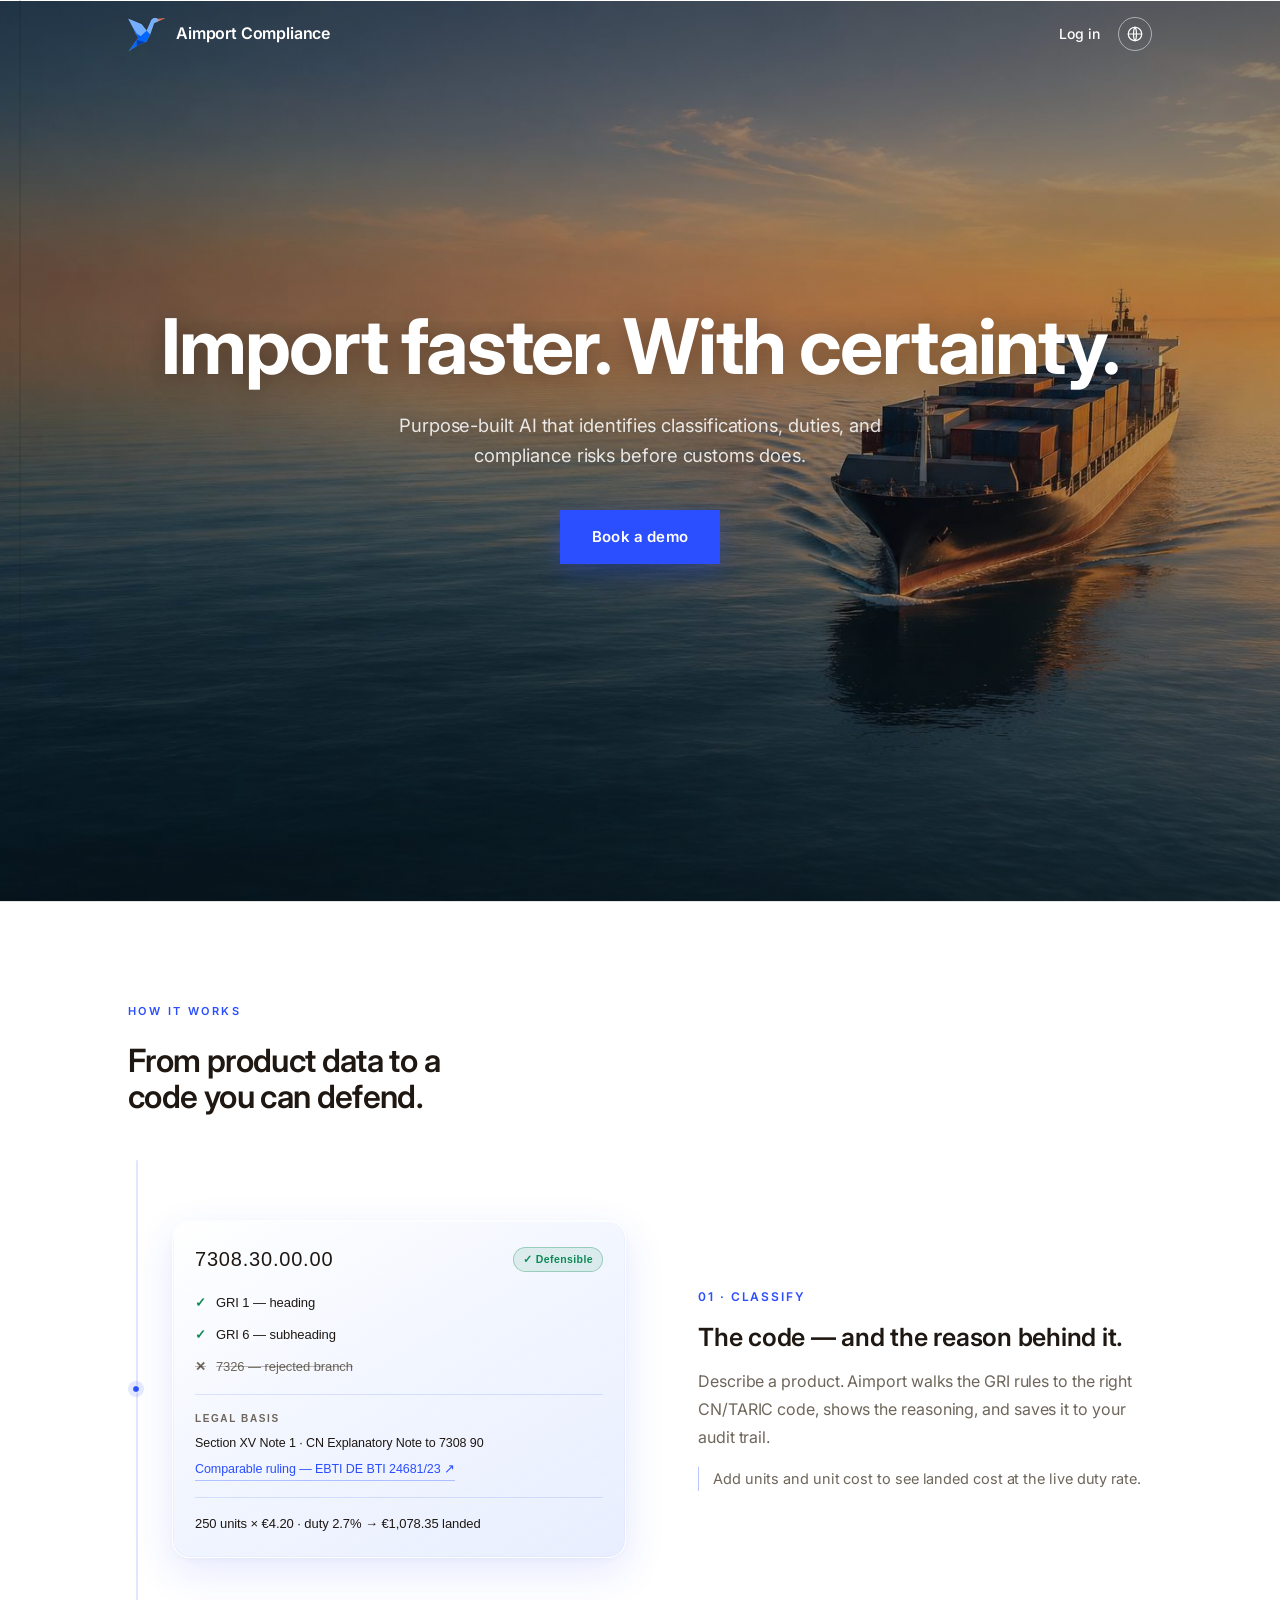
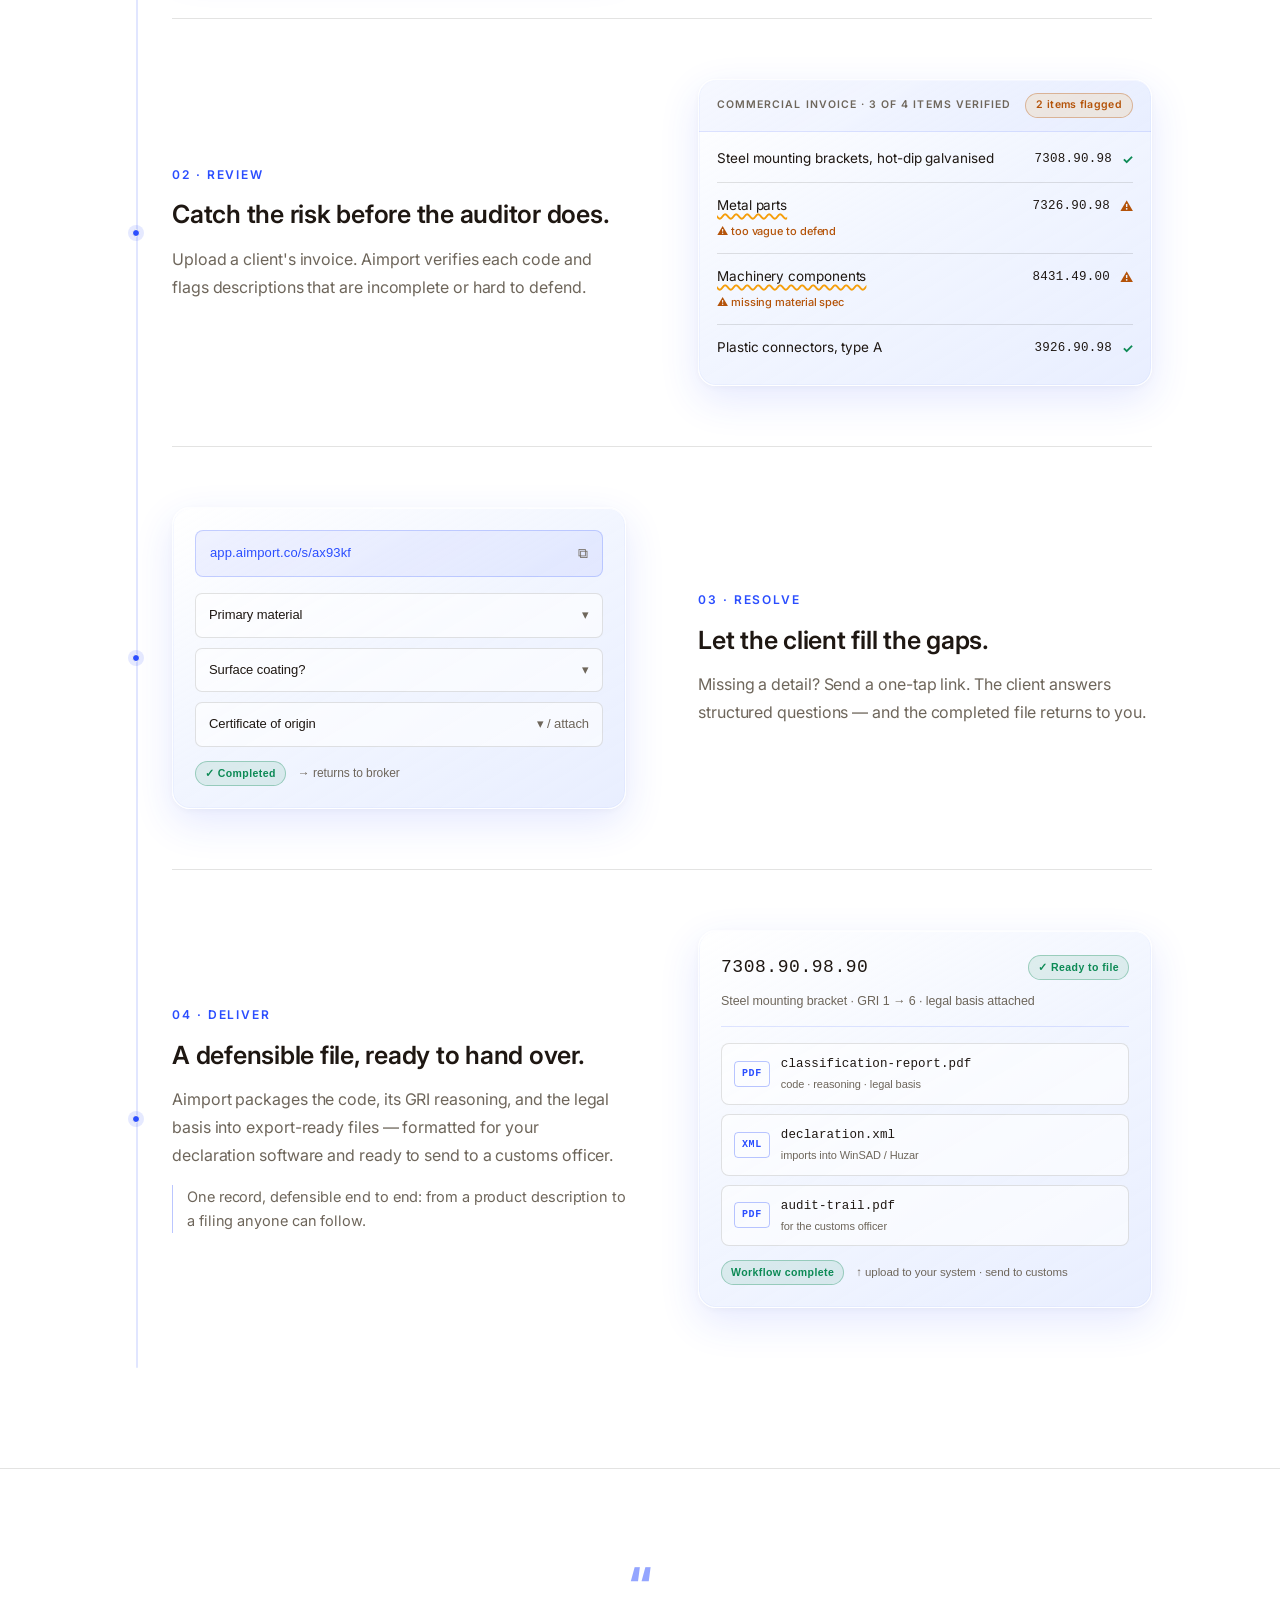
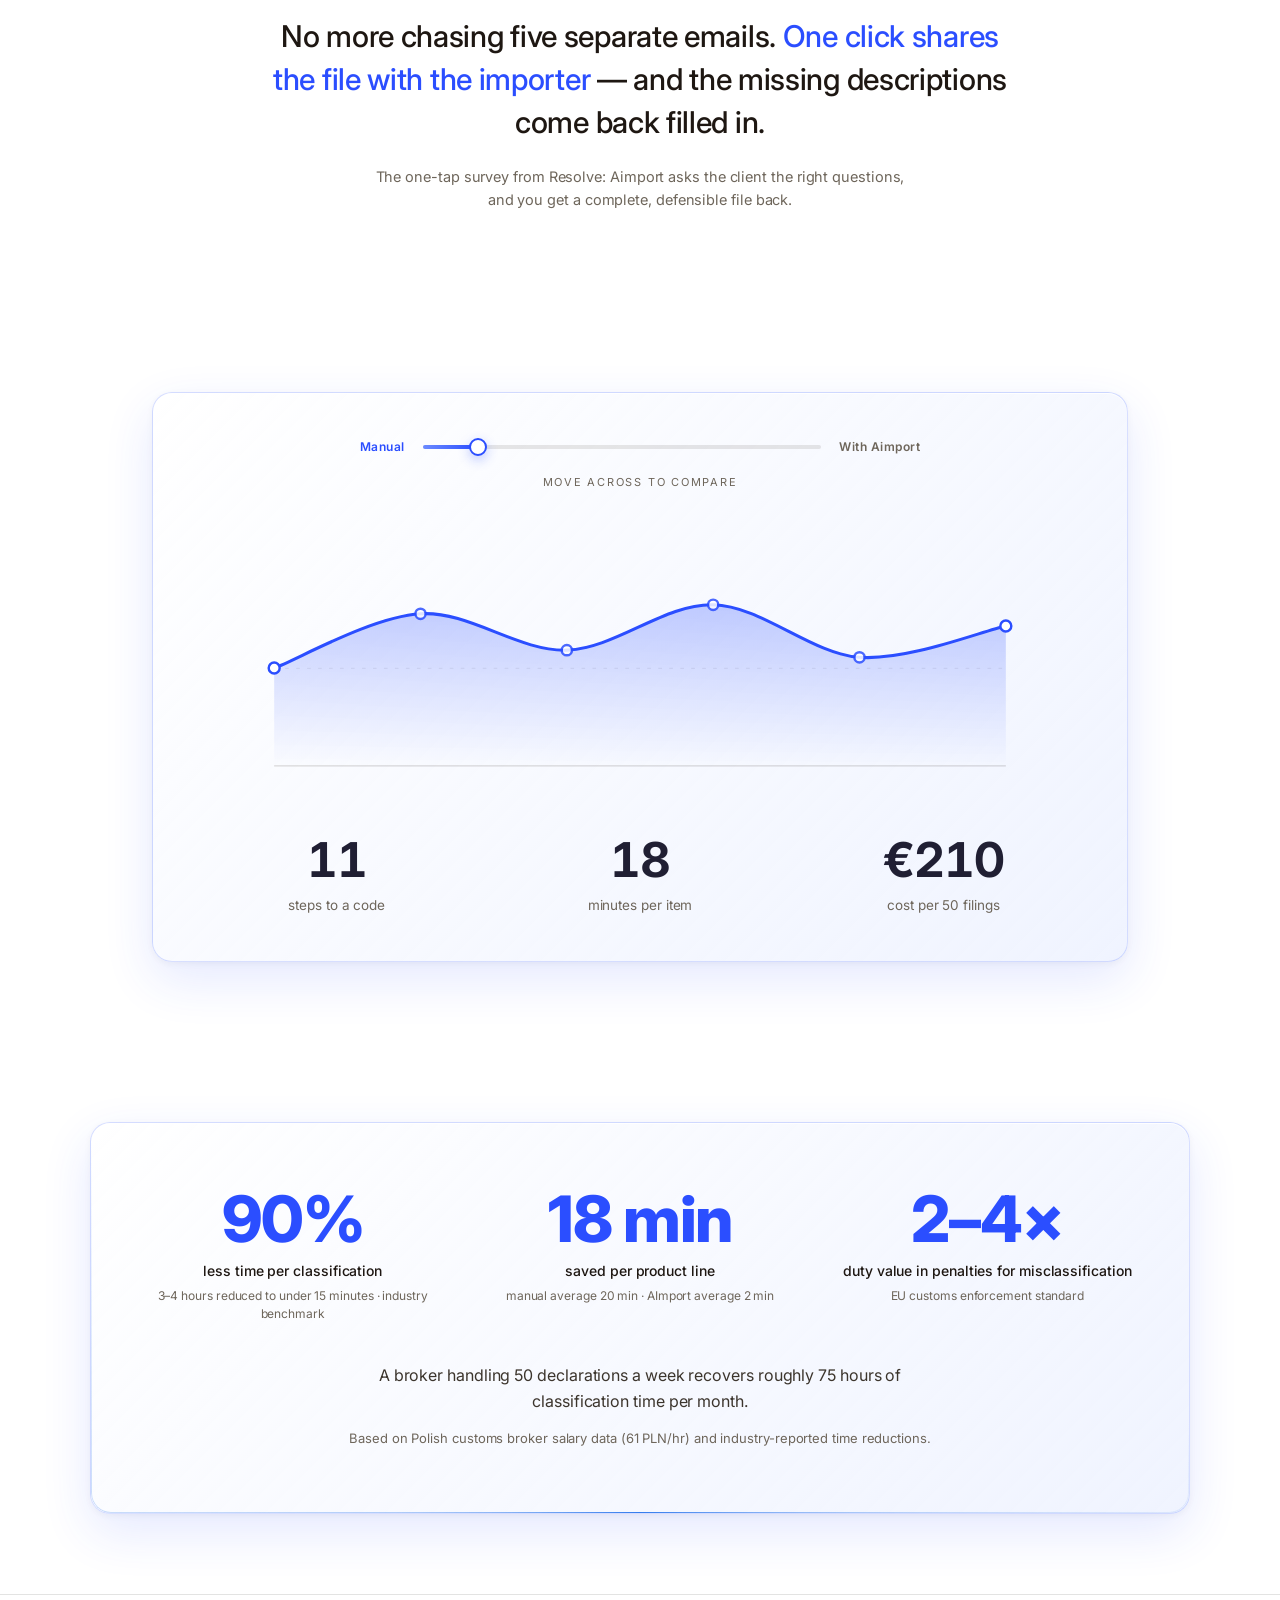
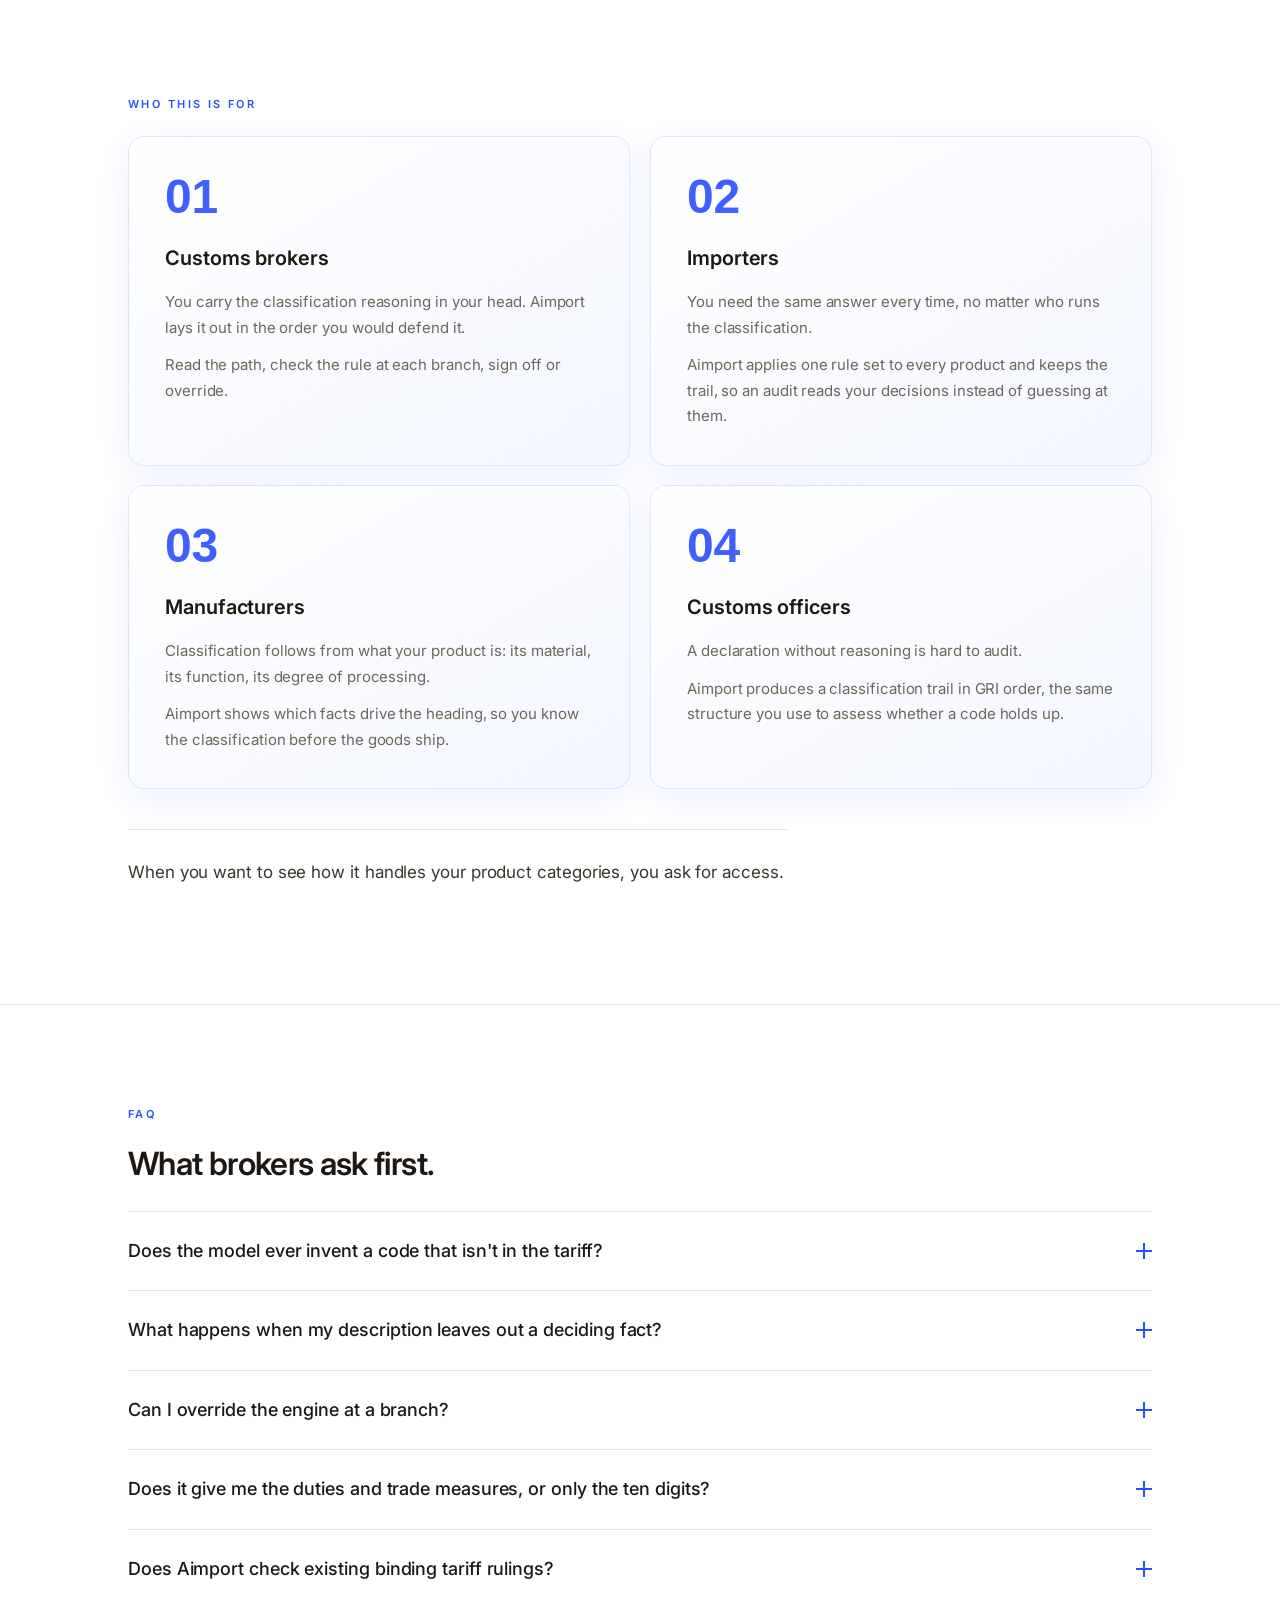
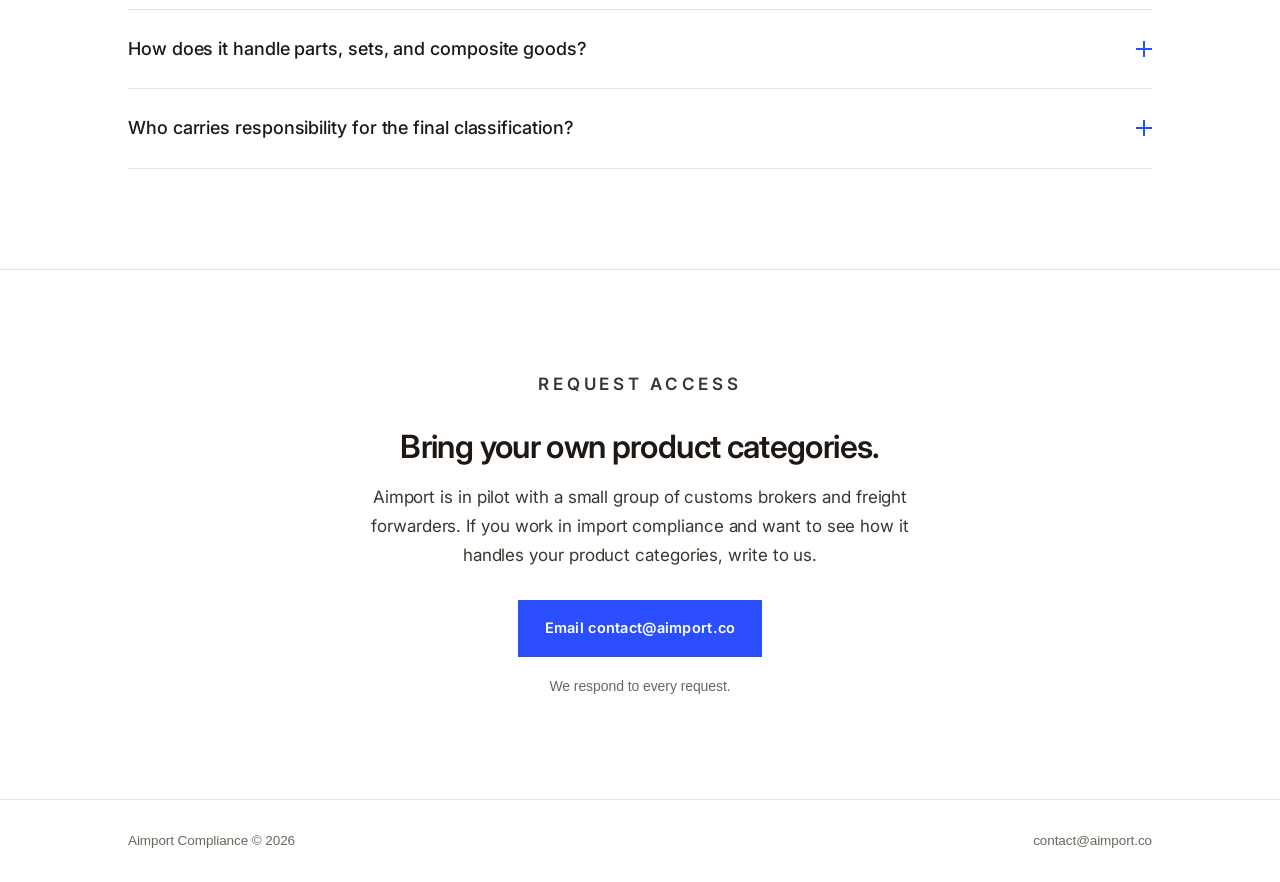
==== commit 99f281b2: "Landing: ship the new light landing on the app home (embedded assets) Replaces the old dark landing " ====
--- a/index.html
+++ b/index.html
@@ -18,17 +18,19 @@
 <link href="https://fonts.googleapis.com/css2?family=Inter:wght@400;500;600;700&display=swap" rel="stylesheet">
 <style>
   :root{
-    --bg:#0a0a0f; --panel:#0e0e15; --panel-2:#12121b; --line:#1c1c26;
-    --text:#ececf0; --muted:#9a9aa8; --faint:#bcbcc6; --accent:#1f6feb;
-    --accent-dim:rgba(31,111,235,.12); --accent-line:rgba(31,111,235,.4);
+    /* light / warm-white tech theme */
+    --bg:#FAF8F3; --panel:#FFFFFF; --panel-2:#F3F1EA; --line:rgba(30,24,18,.12);
+    --text:#1E1712; --muted:#6E665B; --faint:#3C352D; --accent:#2B4EFF;
+    --accent-dim:rgba(43,78,255,.10); --accent-line:rgba(43,78,255,.32);
     --mono:-apple-system,BlinkMacSystemFont,"SF Pro Text","SF Pro Display","Helvetica Neue",Helvetica,Arial,sans-serif;
     --sans:Inter,system-ui,-apple-system,"Segoe UI",Roboto,sans-serif;
   }
   *{box-sizing:border-box}
   html{scroll-behavior:smooth}
-  body{margin:0;background:var(--bg);color:var(--text);font-family:var(--sans);
+  body{margin:0;background:linear-gradient(180deg,#FFFFFF 0%,#FAF7F0 55%,#F5F1E8 100%);
+    background-attachment:fixed;color:var(--text);font-family:var(--sans);
     line-height:1.7;letter-spacing:-0.005em;-webkit-font-smoothing:antialiased}
-  ::selection{background:rgba(31,111,235,.22);color:#fff}
+  ::selection{background:rgba(43,78,255,.18);color:#1E1712}
   a{color:inherit;text-decoration:none}
   :focus-visible{outline:2px solid var(--accent);outline-offset:3px}
 
@@ -37,16 +39,19 @@
   /* ---- nav ---- */
   .nav{position:sticky;top:0;z-index:20;background:transparent;border-bottom:1px solid transparent;
     transition:background .25s ease,border-color .25s ease}
-  .nav.scrolled{background:rgba(0,0,0,.85);
-    backdrop-filter:saturate(140%) blur(10px);border-bottom:1px solid #222}
+  .nav.scrolled{background:rgba(250,248,243,.82);
+    backdrop-filter:saturate(140%) blur(12px);-webkit-backdrop-filter:saturate(140%) blur(12px);
+    border-bottom:1px solid var(--line)}
   .nav .row{display:flex;align-items:center;justify-content:space-between;height:68px}
-  .logo{display:inline-flex;align-items:center;gap:10px;font-weight:500;font-size:18px;
-    letter-spacing:-0.01em;color:#fff}
-  .logo-svg{display:block;width:26px;height:26px}
-  .logo-word{font-family:var(--sans)}
-  .logo-mark{height:26px;width:auto;display:block}
+  .logo{display:inline-flex;align-items:center;gap:11px}
+  .logo-mark{height:34px;width:auto;display:block}
+  .logo-word{font-weight:600;font-size:16px;letter-spacing:-0.01em;color:#fff;
+    transition:color .25s ease;white-space:nowrap}
+  .nav-right{display:flex;align-items:center;gap:18px}
   .nav-login{cursor:pointer;color:#fff;font-size:14px;font-weight:500;transition:opacity .2s ease}
   .nav-login:hover{opacity:.7}
+  /* over the photo the nav is light; once scrolled onto white it goes dark */
+  .nav.scrolled .logo-word,.nav.scrolled .nav-login{color:var(--text)}
   .btn{display:inline-flex;align-items:center;gap:8px;cursor:pointer;font-family:var(--sans);
     font-size:13.5px;font-weight:600;letter-spacing:.02em;padding:10px 18px;border-radius:0;
     border:1px solid var(--accent-line);color:var(--accent);background:transparent;
@@ -61,13 +66,15 @@
 
   /* ---- language switcher (globe + menu) ---- */
   .lang-switch{position:relative;display:inline-flex}
-  .lang-globe{appearance:none;background:transparent;border:1px solid var(--line);border-radius:999px;
+  .lang-globe{appearance:none;background:transparent;border:1px solid rgba(255,255,255,.5);border-radius:999px;
     width:34px;height:34px;display:inline-flex;align-items:center;justify-content:center;cursor:pointer;
-    color:var(--muted);transition:color .2s,border-color .2s}
-  .lang-globe:hover,.lang-globe.open{color:var(--accent);border-color:var(--accent)}
+    color:#fff;transition:color .2s,border-color .2s}
+  .lang-globe:hover,.lang-globe.open{color:#fff;border-color:#fff}
+  .nav.scrolled .lang-globe{color:var(--muted);border-color:var(--line)}
+  .nav.scrolled .lang-globe:hover,.nav.scrolled .lang-globe.open{color:var(--accent);border-color:var(--accent)}
   .lang-menu{position:absolute;top:calc(100% + 8px);right:0;min-width:132px;background:var(--panel);
     border:1px solid var(--line);border-radius:10px;padding:6px;display:none;z-index:60;
-    box-shadow:0 10px 28px rgba(0,0,0,.45)}
+    box-shadow:0 12px 30px rgba(30,24,18,.18)}
   .lang-menu.open{display:block}
   .lang-menu .lang-opt{display:block;width:100%;text-align:left;appearance:none;background:transparent;
     border:0;cursor:pointer;font-family:var(--sans);font-size:13px;color:var(--muted);padding:8px 10px;
@@ -75,21 +82,24 @@
   .lang-menu .lang-opt:hover{color:var(--text);background:rgba(255,255,255,.05)}
   .lang-menu .lang-opt.active{color:var(--accent);background:var(--accent-dim)}
 
-  /* ---- hero (full-viewport, centred, solid black) ---- */
-  .hero{min-height:100vh;background:#000000;position:relative;
+  /* ---- hero (full-viewport photo background, behind the nav) ---- */
+  .hero{min-height:100vh;position:relative;overflow:hidden;
+    margin-top:-68px;padding-top:68px;
+    background:
+      linear-gradient(180deg, rgba(10,14,22,.52) 0%, rgba(10,14,22,.28) 38%, rgba(10,14,22,.50) 100%),
+      url('[data-uri]') center/cover no-repeat;
     display:flex;flex-direction:column;align-items:center;justify-content:center;
-    text-align:center;padding:120px 28px}
-  .hero-eyebrow{font-family:var(--mono);text-transform:uppercase;letter-spacing:.22em;
-    font-size:12px;font-weight:500;color:rgba(255,255,255,.55);margin:0 0 26px}
+    text-align:center;padding-left:28px;padding-right:28px}
   .hero h1{font-size:clamp(2.8rem,6vw,5.5rem);line-height:1.05;font-weight:700;
-    color:#fff;letter-spacing:-0.025em;margin:0 0 24px}
-  .hero h1 .em{color:var(--accent)}
-  .hero-sub{font-size:1.1rem;line-height:1.6;color:#fff;opacity:.65;
-    max-width:480px;margin:0 auto 40px;font-weight:400}
-  .hero-cta{display:inline-block;background:#2B4EFF;color:#fff;border-radius:0;
+    color:#fff;letter-spacing:-0.025em;margin:0 0 24px;
+    text-shadow:0 2px 30px rgba(0,0,0,.35)}
+  .hero h1 .em{color:#9DB4FF}
+  .hero-sub{font-size:1.15rem;line-height:1.6;color:rgba(255,255,255,.86);
+    max-width:560px;margin:0 auto 40px;font-weight:400;text-shadow:0 1px 18px rgba(0,0,0,.3)}
+  .hero-cta{display:inline-block;background:var(--accent);color:#fff;border-radius:0;
     padding:14px 32px;font-size:15px;font-weight:600;letter-spacing:.01em;
-    transition:opacity .2s ease}
-  .hero-cta:hover{opacity:.85}
+    box-shadow:0 8px 24px rgba(43,78,255,.28);transition:opacity .2s ease,transform .2s ease}
+  .hero-cta:hover{opacity:.9;transform:translateY(-1px)}
 
   /* ---- hero circular workflow orbit (right column · desktop only · behind text) ---- */
   .hero-anim{width:100%;pointer-events:none}
@@ -125,29 +135,23 @@
 
   /* ---- section base ---- */
   section{padding:100px 0}
-  /* section labels: minimal, lowercase, muted — no blue, no uppercase, no wide tracking */
-  .kicker,.section-label{font-size:12px;font-weight:400;letter-spacing:0;text-transform:none;
-    color:var(--muted);margin:0 0 22px}
+  .kicker{font-size:11px;font-weight:600;letter-spacing:.22em;text-transform:uppercase;
+    color:var(--accent);margin:0 0 22px}
   h2{font-size:32px;line-height:1.15;font-weight:600;letter-spacing:-0.02em;margin:0 0 28px}
 
   /* ---- how it works (feature rows + product-UI mocks) ---- */
   .hiw{border-top:1px solid rgba(255,255,255,.06)}
   .hiw .hiw-head{max-width:18ch;margin:0}
   .hiw-rows{display:flex;flex-direction:column;margin-top:44px}
-  /* mock column gets ~55% of the row width — product previews carry the page */
-  .hiw-row{display:grid;grid-template-columns:1fr 1.22fr;gap:72px;align-items:center;
-    padding:60px 0;border-bottom:1px solid rgba(255,255,255,.08)}
+  .hiw-row{display:grid;grid-template-columns:1fr 1fr;gap:72px;align-items:center;
+    padding:60px 0;border-bottom:1px solid rgba(255,255,255,.06)}
   .hiw-row:first-child{padding-top:8px}
   .hiw-row:last-child{border-bottom:0}
   /* alternate sides: graphic right (01), graphic left (02), graphic right (03) */
-  .hiw-row:nth-child(even){grid-template-columns:1.22fr 1fr}
   .hiw-row:nth-child(even) .hiw-copy{order:2}
   .hiw-row:nth-child(even) .hiw-mock{order:1}
 
-  /* step label: small neutral pill, no number, no blue */
-  .hiw-num{display:inline-block;font-size:11px;font-weight:500;letter-spacing:.04em;
-    text-transform:none;padding:3px 8px;border-radius:4px;
-    border:1px solid rgba(255,255,255,.12);color:rgba(255,255,255,.5)}
+  .hiw-num{font-size:12px;font-weight:600;letter-spacing:.16em;text-transform:uppercase;color:var(--accent)}
   .hiw-copy h3{font-size:25px;font-weight:600;color:#fff;margin:14px 0 14px;
     letter-spacing:-0.01em;line-height:1.25}
   .hiw-line{font-size:16px;line-height:1.75;color:#9ca3af;margin:0}
@@ -253,12 +257,12 @@
   /* ---- scroll-triggered workflow connector (left rail + step nodes) ---- */
   .hiw-rows{position:relative;padding-left:44px}
   .hiw-rail{position:absolute;left:8px;top:0;bottom:0;width:2px;
-    background:rgba(255,255,255,.08);border-radius:2px;pointer-events:none}
+    background:rgba(43,78,255,.14);border-radius:2px;pointer-events:none}
   .hiw-rail-fill{position:absolute;left:0;top:0;width:2px;height:0;border-radius:2px;
     background:linear-gradient(#2B4EFF,#6B8AFF);transition:height .12s linear}
   .hiw-row{position:relative}
   .hiw-node{position:absolute;left:-40px;top:50%;width:8px;height:8px;border-radius:50%;
-    background:#2B4EFF;border:1.5px solid #fff;transform:translateY(-50%);
+    background:#2B4EFF;border:1.5px solid var(--bg);transform:translateY(-50%);
     box-shadow:0 0 0 4px rgba(43,78,255,.12);z-index:1}
   .hiw-row.is-active .hiw-node{animation:nodePulse 1.8s ease-in-out infinite}
   @keyframes nodePulse{
@@ -329,16 +333,23 @@
   .clarify p{margin:0;font-size:14.5px;line-height:1.65;color:var(--faint)}
   .clarify code{font-family:var(--mono);color:var(--text)}
 
-  /* ---- who for (rule-separated entries · Linear/Notion-style, no cards/numbers) ---- */
+  /* ---- who for (tilt cards) ---- */
   .who{border-top:1px solid rgba(255,255,255,.06)}
-  .who-list{margin-top:24px;border-top:1px solid rgba(255,255,255,.06)}
-  .who-entry{display:grid;grid-template-columns:minmax(180px,240px) 1fr;gap:48px;
-    align-items:start;padding:32px 0;border-bottom:1px solid rgba(255,255,255,.06)}
-  .who-entry h3{font-size:19px;font-weight:500;color:#fff;margin:0;letter-spacing:-0.01em}
-  .who-body{min-width:0}
-  .who-body p{font-size:15.5px;line-height:1.7;color:#a0a0a8;margin:0 0 12px}
-  .who-body p:last-child{margin:0}
-  .who-close{margin-top:40px;font-size:17px;color:var(--faint);max-width:60ch}
+  .who-cards{display:grid;grid-template-columns:1fr 1fr;gap:20px;margin-top:8px}
+  .tcard{position:relative;background:#1a1a1f;border:1px solid rgba(255,255,255,.07);
+    border-radius:16px;padding:36px;overflow:hidden;transform:perspective(800px) rotateX(0) rotateY(0);
+    transition:transform .4s ease;will-change:transform}
+  .tcard .glow{position:absolute;inset:0;border-radius:16px;pointer-events:none;z-index:0;opacity:0;
+    background:radial-gradient(420px circle at var(--gx,50%) var(--gy,50%),rgba(31,111,235,.06),transparent 60%);
+    transition:opacity .4s ease}
+  .tcard:hover .glow{opacity:1}
+  .tcard .tnum{position:relative;z-index:1;font-family:var(--mono);font-size:48px;font-weight:600;
+    color:var(--accent);opacity:.9;line-height:1;margin-bottom:20px}
+  .tcard h3{position:relative;z-index:1;font-size:20px;font-weight:600;color:#fff;margin:0 0 14px}
+  .tcard p{position:relative;z-index:1;font-size:15px;line-height:1.7;color:#a0a0a8;margin:0 0 12px}
+  .tcard p:last-child{margin:0}
+  .who-close{border-top:1px solid var(--line);margin-top:40px;padding-top:28px;
+    font-size:17px;color:var(--faint);max-width:60ch}
 
   /* ---- access ---- */
   .access{border-top:1px solid rgba(255,255,255,.06);text-align:center}
@@ -364,16 +375,15 @@
   .faq-list{margin-top:8px;border-top:1px solid var(--line)}
   .faq-item{border-bottom:1px solid var(--line)}
   .faq-item summary{list-style:none;cursor:pointer;display:flex;align-items:flex-start;
-    justify-content:space-between;gap:28px;padding:28px 0;font-size:18px;font-weight:400;
+    justify-content:space-between;gap:28px;padding:24px 0;font-size:18px;font-weight:500;
     color:var(--text);transition:color .2s}
   .faq-item summary::-webkit-details-marker{display:none}
   .faq-item summary:hover{color:var(--accent)}
-  .faq-item .mk{flex:none;width:16px;height:16px;position:relative;margin-top:9px;transition:transform .2s}
-  .faq-item .mk::before,.faq-item .mk::after{content:"";position:absolute;background:var(--accent)}
+  .faq-item .mk{flex:none;width:16px;height:16px;position:relative;margin-top:7px}
+  .faq-item .mk::before,.faq-item .mk::after{content:"";position:absolute;background:var(--accent);transition:transform .2s}
   .faq-item .mk::before{top:7px;left:0;width:16px;height:2px}
   .faq-item .mk::after{top:0;left:7px;width:2px;height:16px}
-  /* open state: rotate the plus into a close (×) */
-  .faq-item[open] .mk{transform:rotate(45deg)}
+  .faq-item[open] .mk::after{transform:scaleY(0)}
   .faq-item .ans{padding:0 0 26px;max-width:66ch}
   .faq-item .ans p{margin:0;font-size:16px;line-height:1.75;color:var(--faint)}
   .faq-item .ans code{font-family:var(--mono);font-size:.92em;color:var(--text)}
@@ -414,16 +424,13 @@
     border-radius:999px;padding:4px 12px;background:transparent;margin:12px 0 4px}
 
   /* ---- pull quote: one-click client share ---- */
-  .quote{border-top:1px solid rgba(255,255,255,.06)}
-  .quote .inner{max-width:640px;margin:0 auto;text-align:left;
-    border-left:2px solid var(--accent);padding-left:30px}
-  .quote blockquote{margin:0;font-size:28px;font-weight:500;line-height:1.45;
-    color:rgba(255,255,255,.9);letter-spacing:-0.01em}
-  /* uniform quote colour — no inline blue on running text (covers EN + PL .em spans) */
-  .quote blockquote .em{color:inherit;font-weight:inherit;font-style:normal}
-  .quote .qattr{margin:24px 0 0;font-size:14px;color:var(--text);opacity:.5}
-  .quote .qcap{margin:18px 0 0;max-width:60ch;font-size:14px;line-height:1.6;color:var(--muted)}
-  @media (max-width:768px){.quote blockquote{font-size:22px}}
+  .quote{border-top:1px solid rgba(255,255,255,.06);text-align:center}
+  .quote .inner{max-width:760px;margin:0 auto}
+  .quote .qmark{font-size:52px;line-height:.7;color:var(--accent);opacity:.5;font-weight:700;margin-bottom:10px}
+  .quote blockquote{margin:0;font-size:30px;font-weight:500;line-height:1.42;color:#fff;letter-spacing:-0.01em}
+  .quote blockquote .em{color:var(--accent)}
+  .quote .qcap{margin:22px auto 0;max-width:60ch;font-size:14.5px;line-height:1.6;color:var(--muted)}
+  @media (max-width:768px){.quote blockquote{font-size:23px}}
 
   /* ---- savings band ---- */
   /* stats band: graphite liquid-glass panel with travelling teal border */
@@ -473,14 +480,12 @@
         transparent 80%, transparent 100%)}
   }
   .savings .sgrid{display:grid;grid-template-columns:repeat(3,1fr);gap:40px;text-align:center}
-  /* numbers in neutral white — blue is reserved for interactive/brand, not data */
-  .savings .snum{font-size:54px;font-weight:700;color:#fff;line-height:1;letter-spacing:-0.02em}
+  .savings .snum{font-size:64px;font-weight:800;color:var(--accent);line-height:1;letter-spacing:-0.02em}
   .savings .slabel{font-size:14px;font-weight:500;color:#fff;margin-top:8px}
-  .savings .ssource{font-size:12px;color:#9ca3af;margin-top:4px;line-height:1.5}
-  /* narrative frame: leads the band above the numbers */
-  .savings .sclose{text-align:center;max-width:680px;margin:0 auto 44px;
-    font-size:1.125rem;font-weight:400;color:rgba(255,255,255,.85);line-height:1.55}
-  .savings .sfoot{text-align:center;font-size:13px;color:#6b7280;margin:28px auto 0;
+  .savings .ssource{font-size:12px;color:#6b7280;margin-top:4px;line-height:1.5}
+  .savings .sclose{text-align:center;max-width:600px;margin:40px auto 0;
+    font-size:16px;font-weight:400;color:#fff;line-height:1.6}
+  .savings .sfoot{text-align:center;font-size:13px;color:#6b7280;margin:14px auto 0;
     max-width:640px;line-height:1.6}
 
   /* ---- nav actions + pin triggers ---- */
@@ -531,12 +536,11 @@
     .hiw-row:nth-child(even) .hiw-mock{order:0}
     .statbreak{padding:72px 0}
     .statbreak .sb-statement{font-size:24px}
-    .hero{padding:80px 0 64px}
-    .hero h1{font-size:48px}
-    .hero .sub{font-size:18px}
+    .hero{padding:96px 22px 80px}
+    .hero-sub{font-size:1.02rem}
     .steps{grid-template-columns:1fr;gap:0}
     .step{padding:24px 0}
-    .who-entry{grid-template-columns:1fr;gap:14px;padding:28px 0}
+    .who-cards{grid-template-columns:1fr}
     section{padding:64px 0}
     .tstep{grid-template-columns:1fr;gap:10px}
     .does .intro{font-size:22px;margin-bottom:40px}
@@ -548,7 +552,7 @@
     .feat-copy{order:1}
     .feat-mock{width:90%;margin:0 auto}
     .savings .sgrid{grid-template-columns:1fr;gap:48px}
-    .savings .snum{font-size:44px}
+    .savings .snum{font-size:54px}
     .savings-panel{padding:40px 24px;width:calc(100% - 32px);
       backdrop-filter:blur(16px) saturate(130%);
       -webkit-backdrop-filter:blur(16px) saturate(130%)}
@@ -569,7 +573,132 @@
     .rail .fill{transition:none}
     /* settle the stats panel to a static teal border, no travelling sheen */
     .savings-panel::before{animation:none;background:none}
-    .savings-panel{border-color:rgba(31,111,235,.25)}
+    .savings-panel{border-color:rgba(43,78,255,.25)}
+  }
+
+  /* =====================================================================
+     LIGHT-THEME OVERRIDES — warm-white base · dark-chocolate ink ·
+     tech-blue accents · liquid-glass workflow graphics. Declared last so
+     they win over the original dark values via source order.
+     ===================================================================== */
+
+  /* section dividers: faint dark hairlines instead of white-on-dark */
+  .hiw{border-top:1px solid var(--line)}
+  .hiw-row{border-bottom:1px solid var(--line)}
+  .who{border-top:1px solid var(--line)}
+  .quote{border-top:1px solid var(--line)}
+  .faq{border-top:1px solid var(--line)}
+  .access{border-top:1px solid var(--line)}
+
+  /* how-it-works copy */
+  .hiw-copy h3{color:var(--text)}
+  .hiw-line{color:var(--muted)}
+
+  /* ---- liquid-glass workflow graphics (white/blue delicate gradients) ---- */
+  .hiw-mock{
+    background:linear-gradient(150deg,rgba(255,255,255,.92) 0%,rgba(238,243,255,.78) 48%,rgba(224,232,255,.72) 100%);
+    border:1px solid rgba(255,255,255,.85);
+    border-radius:18px;
+    backdrop-filter:blur(22px) saturate(150%);
+    -webkit-backdrop-filter:blur(22px) saturate(150%);
+    box-shadow:0 14px 40px rgba(43,78,255,.12),0 2px 8px rgba(30,24,18,.04),
+               inset 0 1px 0 rgba(255,255,255,.9),inset 0 0 0 1px rgba(43,78,255,.04);
+    color:var(--faint)}
+  .hiw-mock .mk-code{color:var(--text)}
+  .hiw-mock .mk-div{border-top:1px solid rgba(43,78,255,.14)}
+  .mk-result .mk-total{color:var(--text)}
+  .mk-result .mk-step.mk-reject{text-decoration-color:rgba(30,24,18,.3)}
+
+  /* glass sub-panels inside the mocks */
+  .mk-invoice .inv-bar{border-bottom:1px solid rgba(43,78,255,.12);background:rgba(43,78,255,.04)}
+  .mk-invoice .inv-row{border-top:1px solid var(--line)}
+  .mk-invoice .inv-code{color:var(--text)}
+  .mk-survey .survey-link{background:rgba(43,78,255,.07);border:1px solid rgba(43,78,255,.22)}
+  .mk-survey .survey-q{background:rgba(255,255,255,.6);border:1px solid var(--line)}
+  .mk-export .exp-code{color:var(--text)}
+  .mk-export .exp-name{color:var(--text)}
+  .mk-export .exp-file{background:rgba(255,255,255,.6);border:1px solid var(--line)}
+
+  /* semantic status marks tuned for light backgrounds */
+  .pill-ok{color:#0c8a55;border:1px solid rgba(12,138,85,.32);background:rgba(12,138,85,.10)}
+  .mk-check{color:#0c8a55}
+  .mk-invoice .inv-bar-r{color:#b45309;border:1px solid rgba(180,83,9,.35);background:rgba(245,158,11,.12)}
+  .mk-invoice .inv-status.ok{color:#0c8a55}
+  .mk-invoice .inv-status.warn{color:#b45309}
+  .mk-invoice .inv-flagtag{color:#b45309}
+
+  /* connector rail on light */
+  .hiw-rail{background:rgba(43,78,255,.14)}
+
+  /* pull quote */
+  .quote blockquote{color:var(--text)}
+
+  /* ---- savings: light liquid-glass panel ---- */
+  .savings-panel{
+    background:linear-gradient(135deg,rgba(255,255,255,.9) 0%,rgba(232,238,255,.66) 100%);
+    border:1px solid rgba(43,78,255,.18);
+    box-shadow:inset 0 1px 0 rgba(255,255,255,.9),
+               0 18px 50px rgba(43,78,255,.12),
+               0 2px 10px rgba(30,24,18,.05)}
+  .savings .slabel{color:var(--text)}
+  .savings .ssource{color:var(--muted)}
+  .savings .sclose{color:var(--faint)}
+  .savings .sfoot{color:var(--muted)}
+
+  /* who-for tilt cards → light glass */
+  .tcard{background:linear-gradient(150deg,rgba(255,255,255,.92) 0%,rgba(238,243,255,.7) 100%);
+    border:1px solid rgba(43,78,255,.12);
+    box-shadow:0 10px 32px rgba(43,78,255,.08),inset 0 1px 0 rgba(255,255,255,.9)}
+  .tcard h3{color:var(--text)}
+  .tcard p{color:var(--muted)}
+
+  /* pin / login modal on light */
+  .pin-overlay{background:rgba(20,16,12,.45)}
+  .pin-card{background:#fff;border:1px solid var(--line);box-shadow:0 24px 64px rgba(43,78,255,.14),0 4px 16px rgba(30,24,18,.08)}
+  .pin-card h3{color:var(--text)}
+  .pin-card .pin-sub{color:var(--muted)}
+  .pin-input{color:var(--text);background:var(--panel-2);border:1px solid var(--line)}
+  .pin-input::placeholder{color:var(--muted)}
+  .pin-input:focus{border-color:var(--accent)}
+  .pin-input.flash{border-color:var(--accent);box-shadow:0 0 0 3px rgba(43,78,255,.22)}
+  .pin-error{color:#dc2626}
+  .pin-close{color:var(--muted)}
+  .pin-close:hover{color:var(--text)}
+
+  /* ---- interactive impact panel (cursor-driven manual vs Aimport) ---- */
+  .impact{padding:80px 0}
+  .impact-panel{position:relative;max-width:1100px;width:calc(100% - 48px);margin:0 auto;
+    border-radius:20px;padding:44px 48px;
+    background:linear-gradient(135deg,rgba(255,255,255,.92) 0%,rgba(232,238,255,.66) 100%);
+    border:1px solid rgba(43,78,255,.18);
+    box-shadow:inset 0 1px 0 rgba(255,255,255,.9),0 18px 50px rgba(43,78,255,.12),0 2px 10px rgba(30,24,18,.05);
+    backdrop-filter:blur(24px) saturate(140%);-webkit-backdrop-filter:blur(24px) saturate(140%);
+    cursor:ew-resize;-webkit-user-select:none;user-select:none;touch-action:none}
+  .impact-head{display:flex;align-items:center;gap:18px;max-width:560px;margin:0 auto}
+  .impact-end{font-size:12px;font-weight:600;letter-spacing:.04em;white-space:nowrap;
+    color:var(--muted);transition:color .3s ease}
+  .impact-end.is-active{color:var(--accent)}
+  .impact-track{position:relative;flex:1;height:4px;border-radius:4px;background:rgba(30,24,18,.10)}
+  .impact-track-fill{position:absolute;left:0;top:0;height:100%;width:0;border-radius:4px;
+    background:linear-gradient(90deg,#6B8AFF,#2B4EFF)}
+  .impact-handle{position:absolute;top:50%;left:0;width:18px;height:18px;border-radius:50%;
+    background:#fff;border:2px solid #2B4EFF;transform:translate(-50%,-50%);
+    box-shadow:0 4px 12px rgba(43,78,255,.30)}
+  .impact-hint{text-align:center;font-size:11px;letter-spacing:.16em;text-transform:uppercase;
+    color:var(--muted);margin:16px 0 0}
+  .impact-chart{margin:24px 0 28px}
+  .impact-chart svg{display:block;width:100%;height:auto;overflow:visible}
+  .impact-base{stroke:rgba(30,24,18,.16);stroke-width:1}
+  .impact-grid{stroke:rgba(30,24,18,.07);stroke-width:1;stroke-dasharray:3 6}
+  .impact-metrics{display:grid;grid-template-columns:repeat(3,1fr);gap:32px;text-align:center}
+  .impact-metric .num{font-size:48px;font-weight:700;color:var(--text);line-height:1;
+    letter-spacing:-0.02em;font-variant-numeric:tabular-nums}
+  .impact-metric .lab{margin-top:10px;font-size:13.5px;color:var(--muted)}
+  @media (max-width:768px){
+    .impact-panel{padding:32px 22px;width:calc(100% - 32px)}
+    .impact-metrics{gap:18px}
+    .impact-metric .num{font-size:32px}
+    .impact-metric .lab{font-size:12px}
   }
 </style>
 </head>
@@ -591,23 +720,31 @@
 <!-- ===== NAV ===== -->
 <header class="nav" id="siteNav">
   <div class="wrap row">
-    <a class="logo" href="/" aria-label="Aimport home">
-      <svg class="logo-svg" viewBox="0 0 28 28" fill="none" aria-hidden="true">
-        <rect x="1.5" y="1.5" width="25" height="25" rx="6" stroke="#fff" stroke-width="1.6"/>
-        <path d="M9 20 L14 8 L19 20" stroke="#fff" stroke-width="1.8" stroke-linecap="round" stroke-linejoin="round"/>
-        <path d="M11 15.5 H17" stroke="#fff" stroke-width="1.8" stroke-linecap="round"/>
-      </svg>
-      <span class="logo-word">Aimport</span>
+    <a class="logo" href="/" aria-label="Aimport Compliance home">
+      <img class="logo-mark" src="[data-uri]" alt="" width="34" height="31">
+      <span class="logo-word">Aimport Compliance</span>
     </a>
-    <a class="nav-login" data-i18n="nav.login" href="#" data-pin-trigger>Log in</a>
+    <div class="nav-right">
+      <a class="nav-login" data-i18n="nav.login" href="#" data-pin-trigger>Log in</a>
+      <div class="lang-switch">
+        <button type="button" class="lang-globe" aria-label="Language / Język" aria-haspopup="true">
+          <svg viewBox="0 0 24 24" width="18" height="18" fill="none" stroke="currentColor" stroke-width="1.6" stroke-linecap="round">
+            <circle cx="12" cy="12" r="9"/><path d="M3 12h18"/><path d="M12 3c2.6 2.7 2.6 15.3 0 18M12 3c-2.6 2.7-2.6 15.3 0 18"/>
+          </svg>
+        </button>
+        <div class="lang-menu" role="menu">
+          <button type="button" class="lang-opt" data-lang="EU" role="menuitem">English</button>
+          <button type="button" class="lang-opt" data-lang="PL" role="menuitem">Polski</button>
+        </div>
+      </div>
+    </div>
   </div>
 </header>
 
 <!-- ===== HERO ===== -->
 <section class="hero">
-  <p class="hero-eyebrow" data-i18n="hero.eyebrow">EU Tariff Classification</p>
-  <h1 data-i18n-html="hero.headline">Aimport Compliance</h1>
-  <p class="hero-sub" data-i18n="hero.sub">Customs classification that follows the GRI rules — and shows every step.</p>
+  <h1 data-i18n-html="hero.headline">Import faster. With certainty.</h1>
+  <p class="hero-sub" data-i18n="hero.sub">Purpose-built AI that identifies classifications, duties, and compliance risks before customs does.</p>
   <a class="hero-cta" data-i18n="hero.cta_primary" href="https://calendly.com/leo-goerg/aimport-demo" target="_blank" rel="noopener">Book a demo</a>
 </section>
 
@@ -626,7 +763,7 @@
       <div class="hiw-row">
         <span class="hiw-node" aria-hidden="true"></span>
         <div class="hiw-copy hiw-reveal">
-          <div class="hiw-num" data-i18n="step1.num">Classify</div>
+          <div class="hiw-num" data-i18n="step1.num">01 · Classify</div>
           <h3 data-i18n="step1.h">The code — and the reason behind it.</h3>
           <p class="hiw-line" data-i18n="step1.line">Describe a product. Aimport walks the GRI rules to the right CN/TARIC code, shows the reasoning, and saves it to your audit trail.</p>
           <p class="hiw-sub" data-i18n="step1.sub">Add units and unit cost to see landed cost at the live duty rate.</p>
@@ -656,7 +793,7 @@
       <div class="hiw-row">
         <span class="hiw-node" aria-hidden="true"></span>
         <div class="hiw-copy hiw-reveal">
-          <div class="hiw-num" data-i18n="step2.num">Review</div>
+          <div class="hiw-num" data-i18n="step2.num">02 · Review</div>
           <h3 data-i18n="step2.h">Catch the risk before the auditor does.</h3>
           <p class="hiw-line" data-i18n="step2.line">Upload a client's invoice. Aimport verifies each code and flags descriptions that are incomplete or hard to defend.</p>
         </div>
@@ -696,7 +833,7 @@
       <div class="hiw-row">
         <span class="hiw-node" aria-hidden="true"></span>
         <div class="hiw-copy hiw-reveal">
-          <div class="hiw-num" data-i18n="step3.num">Resolve</div>
+          <div class="hiw-num" data-i18n="step3.num">03 · Resolve</div>
           <h3 data-i18n="step3.h">Let the client fill the gaps.</h3>
           <p class="hiw-line" data-i18n="step3.line">Missing a detail? Send a one-tap link. The client answers structured questions — and the completed file returns to you.</p>
         </div>
@@ -728,7 +865,7 @@
       <div class="hiw-row">
         <span class="hiw-node" aria-hidden="true"></span>
         <div class="hiw-copy hiw-reveal">
-          <div class="hiw-num" data-i18n="step4.num">Deliver</div>
+          <div class="hiw-num" data-i18n="step4.num">04 · Deliver</div>
           <h3 data-i18n="step4.h">A defensible file, ready to hand over.</h3>
           <p class="hiw-line" data-i18n="step4.line">Aimport packages the code, its GRI reasoning, and the legal basis into export-ready files — formatted for your declaration software and ready to send to a customs officer.</p>
           <p class="hiw-sub" data-i18n="step4.sub">One record, defensible end to end: from a product description to a filing anyone can follow.</p>
@@ -769,18 +906,63 @@
 <section class="quote">
   <div class="wrap">
     <div class="inner">
-      <blockquote data-i18n-html="quote.body">No more chasing five separate emails. One click shares the file with the importer — and the missing descriptions come back filled in.</blockquote>
-      <!-- TODO: replace with real attribution — name, company, role (placeholder until a pilot customer agrees to be quoted) -->
-      <p class="qattr">— Jan Kowalski, Head of Customs, [Company] · placeholder</p>
+      <div class="qmark">&ldquo;</div>
+      <blockquote data-i18n-html="quote.body">No more chasing five separate emails. <span class="em">One click shares the file with the importer</span> — and the missing descriptions come back filled in.</blockquote>
       <p class="qcap" data-i18n="quote.cap">The one-tap survey from Resolve: Aimport asks the client the right questions, and you get a complete, defensible file back.</p>
     </div>
   </div>
 </section>
 
+<!-- ===== INTERACTIVE IMPACT (cursor-driven: manual vs Aimport) ===== -->
+<section class="impact" id="impact">
+  <div class="wrap">
+    <div class="impact-panel" id="impactPanel">
+      <div class="impact-head">
+        <span class="impact-end is-manual">Manual</span>
+        <div class="impact-track" id="impactTrack">
+          <div class="impact-track-fill" id="impactFill"></div>
+          <div class="impact-handle" id="impactHandle"></div>
+        </div>
+        <span class="impact-end is-aimport">With Aimport</span>
+      </div>
+      <p class="impact-hint">Move across to compare</p>
+
+      <div class="impact-chart">
+        <svg viewBox="0 0 720 240" preserveAspectRatio="xMidYMid meet" aria-hidden="true">
+          <defs>
+            <linearGradient id="impactGrad" x1="0" y1="0" x2="0" y2="1">
+              <stop offset="0" stop-color="#2B4EFF" stop-opacity=".28"/>
+              <stop offset="1" stop-color="#2B4EFF" stop-opacity="0"/>
+            </linearGradient>
+          </defs>
+          <line class="impact-grid" x1="60" y1="125" x2="660" y2="125"/>
+          <line class="impact-base" x1="60" y1="205" x2="660" y2="205"/>
+          <path id="impactArea" fill="url(#impactGrad)" d=""></path>
+          <path id="impactLine" fill="none" stroke="#2B4EFF" stroke-width="2.5"
+                stroke-linecap="round" stroke-linejoin="round" d=""></path>
+          <g id="impactNodes" fill="#ffffff" stroke="#2B4EFF" stroke-width="2">
+            <circle cx="60"  cy="100" r="4"></circle>
+            <circle cx="180" cy="100" r="4"></circle>
+            <circle cx="300" cy="100" r="4"></circle>
+            <circle cx="420" cy="100" r="4"></circle>
+            <circle cx="540" cy="100" r="4"></circle>
+            <circle cx="660" cy="100" r="4"></circle>
+          </g>
+        </svg>
+      </div>
+
+      <div class="impact-metrics">
+        <div class="impact-metric"><div class="num" id="im0">12</div><div class="lab">steps to a code</div></div>
+        <div class="impact-metric"><div class="num" id="im1">20</div><div class="lab">minutes per item</div></div>
+        <div class="impact-metric"><div class="num" id="im2">&euro;240</div><div class="lab">cost per 50 filings</div></div>
+      </div>
+    </div>
+  </div>
+</section>
+
 <!-- ===== TIME AND COST SAVINGS BAND ===== -->
 <section class="savings">
   <div class="savings-panel">
-    <p class="sclose" data-i18n="sav.close">A broker handling 50 declarations a week recovers roughly 75 hours of classification time per month.</p>
     <div class="sgrid">
       <div class="stat">
         <div class="snum">90%</div>
@@ -798,6 +980,7 @@
         <div class="ssource" data-i18n="sav.s3">EU customs enforcement standard</div>
       </div>
     </div>
+    <p class="sclose" data-i18n="sav.close">A broker handling 50 declarations a week recovers roughly 75 hours of classification time per month.</p>
     <p class="sfoot" data-i18n="sav.foot">Based on Polish customs broker salary data (61 PLN/hr) and industry-reported time reductions.</p>
   </div>
 </section>
@@ -805,35 +988,35 @@
 <!-- ===== WHO THIS IS FOR ===== -->
 <section class="who">
   <div class="wrap">
-    <p class="section-label" data-i18n="who.kicker">Who this is for</p>
-    <div class="who-list">
-      <article class="who-entry">
+    <p class="kicker" data-i18n="who.kicker">Who this is for</p>
+    <div class="who-cards">
+      <article class="tcard">
+        <span class="glow"></span>
+        <div class="tnum">01</div>
         <h3 data-i18n="who.c1_h">Customs brokers</h3>
-        <div class="who-body">
-          <p data-i18n="who.c1_p1">You carry the classification reasoning in your head. Aimport lays it out in the order you would defend it.</p>
-          <p data-i18n="who.c1_p2">Read the path, check the rule at each branch, sign off or override.</p>
-        </div>
+        <p data-i18n="who.c1_p1">You carry the classification reasoning in your head. Aimport lays it out in the order you would defend it.</p>
+        <p data-i18n="who.c1_p2">Read the path, check the rule at each branch, sign off or override.</p>
       </article>
-      <article class="who-entry">
+      <article class="tcard">
+        <span class="glow"></span>
+        <div class="tnum">02</div>
         <h3 data-i18n="who.c2_h">Importers</h3>
-        <div class="who-body">
-          <p data-i18n="who.c2_p1">You need the same answer every time, no matter who runs the classification.</p>
-          <p data-i18n="who.c2_p2">Aimport applies one rule set to every product and keeps the trail, so an audit reads your decisions instead of guessing at them.</p>
-        </div>
+        <p data-i18n="who.c2_p1">You need the same answer every time, no matter who runs the classification.</p>
+        <p data-i18n="who.c2_p2">Aimport applies one rule set to every product and keeps the trail, so an audit reads your decisions instead of guessing at them.</p>
       </article>
-      <article class="who-entry">
+      <article class="tcard">
+        <span class="glow"></span>
+        <div class="tnum">03</div>
         <h3 data-i18n="who.c3_h">Manufacturers</h3>
-        <div class="who-body">
-          <p data-i18n="who.c3_p1">Classification follows from what your product is: its material, its function, its degree of processing.</p>
-          <p data-i18n="who.c3_p2">Aimport shows which facts drive the heading, so you know the classification before the goods ship.</p>
-        </div>
+        <p data-i18n="who.c3_p1">Classification follows from what your product is: its material, its function, its degree of processing.</p>
+        <p data-i18n="who.c3_p2">Aimport shows which facts drive the heading, so you know the classification before the goods ship.</p>
       </article>
-      <article class="who-entry">
+      <article class="tcard">
+        <span class="glow"></span>
+        <div class="tnum">04</div>
         <h3 data-i18n="who.c4_h">Customs officers</h3>
-        <div class="who-body">
-          <p data-i18n="who.c4_p1">A declaration without reasoning is hard to audit.</p>
-          <p data-i18n="who.c4_p2">Aimport produces a classification trail in GRI order, the same structure you use to assess whether a code holds up.</p>
-        </div>
+        <p data-i18n="who.c4_p1">A declaration without reasoning is hard to audit.</p>
+        <p data-i18n="who.c4_p2">Aimport produces a classification trail in GRI order, the same structure you use to assess whether a code holds up.</p>
       </article>
     </div>
     <p class="who-close" data-i18n="who.close">When you want to see how it handles your product categories, you ask for access.</p>
@@ -843,6 +1026,7 @@
 <!-- ===== FAQ ===== -->
 <section class="faq">
   <div class="wrap">
+    <p class="kicker" data-i18n="faq.kicker">FAQ</p>
     <h2 data-i18n="faq.head">What brokers ask first.</h2>
     <div class="faq-list">
 
@@ -931,6 +1115,31 @@
 })();
 </script>
 
+<!-- tilt cards: face the cursor, max 8deg, flat on touch devices -->
+<script>
+(function(){
+  if(window.matchMedia('(hover: none)').matches) return;
+  var MAX = 8;
+  document.querySelectorAll('.tcard').forEach(function(card){
+    card.addEventListener('mousemove', function(e){
+      var r = card.getBoundingClientRect();
+      var px = (e.clientX - r.left) / r.width;
+      var py = (e.clientY - r.top) / r.height;
+      var rx = (0.5 - py) * 2 * MAX;
+      var ry = (px - 0.5) * 2 * MAX;
+      card.style.transition = 'transform .12s ease';
+      card.style.transform = 'perspective(800px) rotateX(' + rx.toFixed(2) + 'deg) rotateY(' + ry.toFixed(2) + 'deg)';
+      card.style.setProperty('--gx', (px * 100).toFixed(1) + '%');
+      card.style.setProperty('--gy', (py * 100).toFixed(1) + '%');
+    });
+    card.addEventListener('mouseleave', function(){
+      card.style.transition = 'transform .4s ease';
+      card.style.transform = 'perspective(800px) rotateX(0deg) rotateY(0deg)';
+    });
+  });
+})();
+</script>
+
 <!-- how-it-works: subtle scroll-reveal (fade + rise); static final state if reduced-motion -->
 <script>
 (function(){
@@ -971,12 +1180,11 @@
   var fill = document.getElementById('hiwRailFill');
   if(!rows || !fill) return;
 
-  // grow the gradient line as the section scrolls through the viewport (01 → 04)
   var ticking = false;
   function update(){
     var rect = rows.getBoundingClientRect();
-    var start = window.innerHeight * 0.82;        // begin filling near lower third
-    var p = (start - rect.top) / rect.height;     // 0 at top of section → 1 at bottom
+    var start = window.innerHeight * 0.82;
+    var p = (start - rect.top) / rect.height;
     if(p < 0) p = 0; if(p > 1) p = 1;
     fill.style.height = (p * 100).toFixed(2) + '%';
   }
@@ -989,7 +1197,6 @@
   window.addEventListener('resize', update, {passive:true});
   update();
 
-  // mark the step closest to the viewport centre as active (its node pulses)
   if('IntersectionObserver' in window){
     var stepRows = rows.querySelectorAll('.hiw-row');
     var aio = new IntersectionObserver(function(entries){
@@ -999,6 +1206,89 @@
     }, {threshold:0, rootMargin:'-45% 0px -45% 0px'});
     stepRows.forEach(function(r){ aio.observe(r); });
   }
+})();
+</script>
+
+<!-- interactive impact: cursor position blends manual ↔ Aimport; chart + counters follow -->
+<script>
+(function(){
+  var panel = document.getElementById('impactPanel');
+  if(!panel) return;
+  var area   = document.getElementById('impactArea'),
+      line   = document.getElementById('impactLine'),
+      nodes  = document.getElementById('impactNodes').children,
+      fill   = document.getElementById('impactFill'),
+      handle = document.getElementById('impactHandle'),
+      endM   = panel.querySelector('.is-manual'),
+      endA   = panel.querySelector('.is-aimport'),
+      nums   = [document.getElementById('im0'),document.getElementById('im1'),document.getElementById('im2')];
+
+  var baseline = 205, amp = 160;
+  var manual = [0.55,0.86,0.66,0.92,0.62,0.80];
+  var aim    = [0.20,0.28,0.18,0.24,0.16,0.20];
+  var xs = [60,180,300,420,540,660], n = xs.length;
+  var metrics = [
+    {a:12, b:3,  fmt:function(v){return Math.round(v)+'';}},
+    {a:20, b:2,  fmt:function(v){return Math.round(v)+'';}},
+    {a:240,b:25, fmt:function(v){return '€'+(Math.round(v/5)*5);}}
+  ];
+  var ink = [30,23,18], blue = [43,78,255];
+
+  function lerp(a,b,t){ return a+(b-a)*t; }
+  function mix(c1,c2,t){ return 'rgb('+Math.round(lerp(c1[0],c2[0],t))+','+Math.round(lerp(c1[1],c2[1],t))+','+Math.round(lerp(c1[2],c2[2],t))+')'; }
+
+  function path(pts){
+    var d = 'M'+pts[0][0]+','+pts[0][1].toFixed(1);
+    for(var i=0;i<pts.length-1;i++){
+      var p0=pts[i-1]||pts[i], p1=pts[i], p2=pts[i+1], p3=pts[i+2]||p2;
+      var c1x=p1[0]+(p2[0]-p0[0])/6, c1y=p1[1]+(p2[1]-p0[1])/6;
+      var c2x=p2[0]-(p3[0]-p1[0])/6, c2y=p2[1]-(p3[1]-p1[1])/6;
+      d+='C'+c1x.toFixed(1)+','+c1y.toFixed(1)+' '+c2x.toFixed(1)+','+c2y.toFixed(1)+' '+p2[0]+','+p2[1].toFixed(1);
+    }
+    return d;
+  }
+
+  function render(t){
+    var pts=[], i;
+    for(i=0;i<n;i++){ pts.push([xs[i], baseline - lerp(manual[i],aim[i],t)*amp]); }
+    var lp = path(pts);
+    line.setAttribute('d', lp);
+    area.setAttribute('d', lp+' L'+xs[n-1]+','+baseline+' L'+xs[0]+','+baseline+' Z');
+    for(i=0;i<n;i++){
+      var c=nodes[i], edge=(i===0||i===n-1);
+      c.setAttribute('cy', pts[i][1].toFixed(1));
+      c.setAttribute('r', edge?4.5:lerp(4.5,2.4,t).toFixed(2));
+      c.setAttribute('opacity', edge?1:lerp(0.95,0.12,t).toFixed(2));
+    }
+    fill.style.width = (t*100).toFixed(2)+'%';
+    handle.style.left = (t*100).toFixed(2)+'%';
+    endM.classList.toggle('is-active', t<0.5);
+    endA.classList.toggle('is-active', t>=0.5);
+    var col = mix(ink,blue,t);
+    for(i=0;i<metrics.length;i++){ nums[i].textContent=metrics[i].fmt(lerp(metrics[i].a,metrics[i].b,t)); nums[i].style.color=col; }
+  }
+
+  if(window.matchMedia && window.matchMedia('(prefers-reduced-motion: reduce)').matches){ render(0.85); return; }
+
+  var t=0.12, target=0.12, hovering=false, idle=-Math.PI/2, raf;
+  function setFromX(x){
+    var r=panel.getBoundingClientRect();
+    target=Math.max(0,Math.min(1,(x-r.left)/r.width));
+  }
+  panel.addEventListener('pointermove', function(e){ hovering=true; setFromX(e.clientX); });
+  panel.addEventListener('pointerdown', function(e){ hovering=true; setFromX(e.clientX); });
+  panel.addEventListener('pointerleave', function(){
+    hovering=false; idle=Math.asin(Math.max(-1,Math.min(1,(t-0.5)/0.4)));
+  });
+
+  function frame(){
+    if(!hovering){ idle+=0.0058; target=0.5+0.4*Math.sin(idle); }
+    t+=(target-t)*0.10;
+    render(t);
+    raf=requestAnimationFrame(frame);
+  }
+  render(t);
+  raf=requestAnimationFrame(frame);
 })();
 </script>
 
@@ -1074,7 +1364,7 @@
 </script>
 
 <!-- inline PL locale (mirror of locales/pl.json) for static hosts that do not serve /locales -->
-<script type="application/json" id="i18n-pl">{"nav.request_access":"Poproś o dostęp","nav.classify":"Klasyfikacja ↗","hero.headline":"Automatyzujemy <span class=\"em\">Procesy Celne<\/span>","hero.sub":"Każdy kod CN/TARIC poparty regułami GRI i podstawą prawną. Pełna ścieżka audytu, zero halucynacji.","hero.cta_primary":"Wypróbuj na jednej fakturze →","hero.cta_secondary":"Skontaktuj się","hiw.kicker":"Jak to działa","hiw.head":"Od danych o produkcie do kodu, którego można bronić.","step1.num":"Klasyfikuj","step1.h":"Kod — i uzasadnienie, które za nim stoi.","step1.line":"Przypisanie kodu CN/TARIC w oparciu o reguły GRI, wraz z wyliczeniem kosztu wprowadzenia towaru.","step1.sub":"Dodaj liczbę sztuk i cenę jednostkową, aby zobaczyć koszt wprowadzenia towaru przy aktualnej stawce cła.","step2.num":"Sprawdź","step2.h":"Wychwyć ryzyko, zanim zrobi to audytor.","step2.line":"Skanowanie faktur i wykrywanie ryzyka: cła antydumpingowe, pochodzenie, wymogi dokumentowe.","step3.num":"Rozstrzygnij","step3.h":"Niech klient uzupełni braki.","step3.line":"Pytania uściślające wysyłane do klienta przez link. Odpowiedzi wracają gotowe do zatwierdzenia.","step4.num":"Przekaż","step4.h":"Dokumentacja gotowa do przekazania, możliwa do obrony.","step4.line":"Aimport zestawia kod, uzasadnienie GRI i podstawę prawną w plikach gotowych do eksportu — sformatowanych pod Twoje oprogramowanie zgłoszeniowe i gotowych do przekazania funkcjonariuszowi celnemu.","step4.sub":"Jeden rekord, możliwy do obrony od początku do końca: od opisu towaru po zgłoszenie, które każdy może prześledzić.","mkr.defensible":"<span class=\"beat\">✓<\/span> Do obrony","mkr.step_gri1":"<span class=\"mk-check\">✓<\/span> GRI 1 — pozycja","mkr.step_gri6":"<span class=\"mk-check\">✓<\/span> GRI 6 — podpozycja","mkr.step_reject":"<span class=\"mk-x\">✕<\/span> 7326 — gałąź odrzucona","mkr.legal_label":"Podstawa prawna","mkr.legal_item":"Uwaga 1 do sekcji XV · Noty wyjaśniające CN do 7308 90","mkr.bti":"Porównywalna decyzja — EBTI DE BTI 24681/23 ↗","mkr.cost":"250 szt. × €4.20 · cło 2.7% → <span class=\"mk-total\">€1,078.35 po odprawie<\/span>","inv.bar_l":"Faktura handlowa · zweryfikowano 3 z 4 pozycji","inv.bar_r":"2 pozycje oznaczone","inv.desc1":"Wsporniki montażowe stalowe, cynkowane ogniowo","inv.desc2":"Części metalowe","inv.flag2":"⚠ opis zbyt ogólny do obrony","inv.desc3":"Komponenty maszyn","inv.flag3":"⚠ brak specyfikacji materiału","inv.desc4":"Łączniki z tworzywa, typ A","srv.q1":"Materiał podstawowy","srv.q2":"Powłoka powierzchni?","srv.q3":"Świadectwo pochodzenia","srv.attach":"▾ / załącz","srv.completed":"<span class=\"beat\">✓<\/span> Ukończono","srv.returns":"→ wraca do agenta","exp.ready":"<span class=\"beat\">✓<\/span> Gotowe do zgłoszenia","exp.sub":"Wspornik montażowy stalowy · GRI 1 → 6 · z podstawą prawną","exp.meta1":"kod · uzasadnienie · podstawa prawna","exp.meta2":"import do WinSAD / Huzar","exp.meta3":"dla funkcjonariusza celnego","exp.complete":"Proces zakończony","exp.ret":"↑ wgraj do swojego systemu · wyślij do urzędu","orbit.t1":"GRI 1–6","orbit.t2":"Decyzje do obrony","orbit.t3":"Skanowanie faktur","orbit.t4":"Uzasadnienie prawne","orbit.t5":"Opis produktu","quote.body":"Koniec z wysyłaniem pięciu osobnych e‑maili. <span class=\"em\">Jedno kliknięcie udostępnia plik importerowi<\/span> — a brakujące opisy wracają uzupełnione.","quote.cap":"Ankieta z kroku Rozstrzygnij: Aimport zadaje klientowi właściwe pytania, a Ty otrzymujesz kompletny plik, możliwy do obrony.","sav.l1":"mniej czasu na klasyfikację","sav.s1":"3–4 godziny skrócone do poniżej 15 minut · benchmark branżowy","sav.l2":"oszczędności na pozycję towarową","sav.s2":"ręcznie średnio 20 min · Aimport średnio 2 min","sav.l3":"wartości cła w karach za błędną klasyfikację","sav.s3":"standard egzekucji celnej UE","sav.close":"Agent obsługujący 50 zgłoszeń tygodniowo odzyskuje około 75 godzin pracy nad klasyfikacją miesięcznie.","sav.foot":"Na podstawie danych o wynagrodzeniach polskich agentów celnych (61 PLN/godz.) i raportowanych w branży oszczędności czasu.","who.kicker":"Dla kogo to jest","who.c1_h":"Agenci celni","who.c1_p1":"Logikę klasyfikacji nosisz w głowie. Aimport układa ją w kolejności, w jakiej byś jej bronił.","who.c1_p2":"Prześledź ścieżkę, sprawdź regułę na każdej gałęzi, zatwierdź lub zmień.","who.c2_h":"Importerzy","who.c2_p1":"Potrzebujesz tej samej odpowiedzi za każdym razem, niezależnie od tego, kto przeprowadza klasyfikację.","who.c2_p2":"Aimport stosuje jeden zestaw reguł do każdego towaru i zachowuje ścieżkę, więc audyt czyta Twoje decyzje, zamiast się ich domyślać.","who.c3_h":"Producenci","who.c3_p1":"Klasyfikacja wynika z tego, czym jest Twój produkt: jego materiału, funkcji i stopnia przetworzenia.","who.c3_p2":"Aimport pokazuje, które fakty decydują o pozycji, więc znasz klasyfikację, zanim towar wyruszy.","who.c4_h":"Funkcjonariusze celni","who.c4_p1":"Zgłoszenie bez uzasadnienia trudno skontrolować.","who.c4_p2":"Aimport tworzy ścieżkę klasyfikacji w kolejności GRI — tej samej struktury używasz, oceniając, czy kod się broni.","who.close":"Gdy chcesz zobaczyć, jak radzi sobie z Twoimi kategoriami towarów, poprosisz o dostęp.","faq.kicker":"FAQ","faq.head":"O co agenci pytają najpierw.","faq.q1":"Czy model kiedykolwiek wymyśla kod, którego nie ma w taryfie?","faq.a1":"Nie. Na każdej gałęzi silnik przekazuje modelowi kandydujące pozycje pobrane z tabel CN i TARIC, a model wybiera jedną lub prosi o fakt. Kod spoza tej listy nie może trafić do wyniku, ponieważ model nigdy sam nie zapisuje cyfr.","faq.q2":"Co się dzieje, gdy mój opis pomija fakt rozstrzygający?","faq.a2":"Silnik zatrzymuje się na gałęzi, na której kończą się fakty, i zadaje jedno pytanie — to samo, które zadałby klasyfikator: dziane czy tkane, stal czy aluminium. Odpowiadasz, a rozumowanie jest kontynuowane od tej gałęzi, zamiast zaczynać od nowa.","faq.q3":"Czy mogę zmienić decyzję silnika na danej gałęzi?","faq.a3":"Tak. Każda gałąź pokazuje kandydatów, których silnik rozważył, oraz zastosowaną regułę. Wybierz innego kandydata, a ścieżka zapisze Twój wybór i rozumowanie potoczy się dalej. Pozostajesz zgłaszającym, a silnik w obu przypadkach pokazuje swoją pracę.","faq.q4":"Czy podaje cła i środki handlowe, czy tylko dziesięć cyfr?","faq.a4":"Jedno i drugie. Silnik zwraca kod, a następnie środki przypisane do niego dla wskazanego pochodzenia: cło dla państw trzecich, ewentualne cła antydumpingowe lub wyrównawcze, zawieszenia i kontyngenty. Widzisz stawkę, którą zadeklarujesz przy wprowadzeniu, a nie samą pozycję.","faq.q5":"Czy Aimport sprawdza istniejące wiążące informacje taryfowe?","faq.a5":"Tak. Przeszukuje bazę EBTI w poszukiwaniu wiążących decyzji dla towarów podobnych do Twoich i pokazuje je obok wyniku. Widzisz, jak organy celne sklasyfikowały porównywalne produkty, zanim zdecydujesz się na pozycję, i wychwytujesz konflikt, zanim zrobi to funkcjonariusz.","faq.q6":"Jak radzi sobie z częściami, zestawami i towarami złożonymi?","faq.a6":"Silnik przechodzi przez reguły GRI od 2 do 4 po kolei: artykuły niekompletne i rozmontowane według GRI 2(a), towary złożone i zestawy według ich zasadniczego charakteru według GRI 3(b) oraz rozstrzygnięcie według GRI 3(c). Ścieżka wskazuje regułę, która rozstrzygnęła sprawę, więc możesz obronić decyzję.","faq.q7":"Kto ponosi odpowiedzialność za ostateczną klasyfikację?","faq.a7":"Ty. Zgłaszający podpisuje zgłoszenie i odpowiada za wynik. Aimport dostarcza uzasadnienie do sprawdzenia i ścieżkę do obrony, ale niczego nie składa w Twoim imieniu.","access.kicker":"Poproś o dostęp","access.head":"Przyjdź z własnymi kategoriami towarów.","access.p":"Aimport jest w fazie pilotażu z niewielką grupą agentów celnych i spedytorów. Jeśli zajmujesz się zgodnością importową i chcesz zobaczyć, jak radzi sobie z Twoimi kategoriami towarów, napisz do nas.","access.btn":"Napisz na contact@aimport.co","access.respond":"Odpowiadamy na każde zgłoszenie.","footer.copy":"Aimport Compliance © 2026","footer.contact":"Kontakt: leo.goerg@aimport.co","footer.contact_href":"mailto:leo.goerg@aimport.co?subject=Aimport%20access%20request","pin.label":"Dostęp demo","pin.heading":"Wprowadź kod dostępu","pin.sub":"Masz kod z Breakbulk lub z e‑maila? Wpisz go poniżej.","pin.error":"Nieprawidłowy kod. <a href=\"mailto:leo.goerg@aimport.co?subject=Aimport%20access%20request\">Poproś o dostęp: leo.goerg@aimport.co<\/a>","cls.nav_home":"Strona główna","cls.nav_classify":"Klasyfikacja","cls.nav_invoice":"Skan faktury","cls.nav_products":"Zapisane produkty","cls.nav_optimize":"Optymalizacja","cls.guide":"Opisz, co importujesz. Im więcej szczegółów — materiał, funkcja, zastosowanie — tym dokładniejsza klasyfikacja.","cls.lbl_desc":"Opis produktu","cls.ex_label":"Wypróbuj przykład:","cls.ex1":"Stalowy wspornik montażowy do paneli słonecznych","cls.ex2":"Ceramiczny kubek do kawy, 350 ml","cls.ex3":"Bawełniany t-shirt męski, dziany","cls.ph_desc":"Opisz produkt możliwie najdokładniej — materiał, funkcja, przeznaczenie.","cls.lbl_origin":"Kraj pochodzenia","cls.lbl_hint":"Wskazówka działu (opcjonalnie)","cls.ph_hint":"np. 73","cls.note_hint":"Pozostaw puste, chyba że znasz już dział.","cls.btn_classify":"Klasyfikuj →","cls.pc_label":"Jedno pytanie, zanim zaczniemy","cls.pc_ph":"Opisz prostymi słowami…","cls.pc_continue":"Kontynuuj klasyfikację","cls.q_label":"Wymagane uściślenie","cls.q_confirm":"Potwierdź","cls.done_label":"Uzasadnienie prawne","cls.ghost_h":"Co otrzymasz","cls.ghost_1":"10-cyfrowy kod CN/TARIC","cls.ghost_2":"Ścieżkę rozumowania GRI, krok po kroku","cls.ghost_3":"Podstawę prawną każdej decyzji","cls.ghost_4":"Obowiązujące cła i środki handlowe","cls.ghost_5":"Pytanie uściślające, jeśli opis jest niejednoznaczny","cls.restart":"← Nowa klasyfikacja","cls.defense_label":"Środek ochrony handlowej","cls.k_duty":"Stawka cła","cls.k_origin":"Pochodzenie","cls.k_legal":"Podstawa prawna","cls.bti_h":"Powiązane decyzje BTI","cls.btn_save":"Zapisz do moich produktów","inv.h1":"Skanowanie faktur","inv.sub":"Prześlij fakturę handlową. Każda pozycja jest ponownie klasyfikowana względem zadeklarowanego kodu towaru, a rozbieżności — błędne kody, nieprecyzyjne opisy, ryzyko ceł antydumpingowych, brakujące kody — są oznaczane do weryfikacji przed złożeniem zgłoszenia.","prod.h1":"Zapisane klasyfikacje","prod.sub":"Każdy zapisany wynik to utrwalony rekord — kod, cła, środki ochrony handlowej i ścieżka prawna — zachowany na potrzeby audytu i należytej staranności."}</script>
+<script type="application/json" id="i18n-pl">{"nav.request_access":"Poproś o dostęp","nav.classify":"Klasyfikacja ↗","hero.headline":"Importuj szybciej. Z pewnością.","hero.sub":"Wyspecjalizowana AI, która rozpoznaje klasyfikacje, cła i ryzyka zgodności — zanim zrobi to urząd celny.","hero.cta_primary":"Umów demo","hero.cta_secondary":"Skontaktuj się","hiw.kicker":"Jak to działa","hiw.head":"Od danych o produkcie do kodu, którego można bronić.","step1.num":"01 · Klasyfikuj","step1.h":"Kod — i uzasadnienie, które za nim stoi.","step1.line":"Przypisanie kodu CN/TARIC w oparciu o reguły GRI, wraz z wyliczeniem kosztu wprowadzenia towaru.","step1.sub":"Dodaj liczbę sztuk i cenę jednostkową, aby zobaczyć koszt wprowadzenia towaru przy aktualnej stawce cła.","step2.num":"02 · Sprawdź","step2.h":"Wychwyć ryzyko, zanim zrobi to audytor.","step2.line":"Skanowanie faktur i wykrywanie ryzyka: cła antydumpingowe, pochodzenie, wymogi dokumentowe.","step3.num":"03 · Rozstrzygnij","step3.h":"Niech klient uzupełni braki.","step3.line":"Pytania uściślające wysyłane do klienta przez link. Odpowiedzi wracają gotowe do zatwierdzenia.","step4.num":"04 · Przekaż","step4.h":"Dokumentacja gotowa do przekazania, możliwa do obrony.","step4.line":"Aimport zestawia kod, uzasadnienie GRI i podstawę prawną w plikach gotowych do eksportu — sformatowanych pod Twoje oprogramowanie zgłoszeniowe i gotowych do przekazania funkcjonariuszowi celnemu.","step4.sub":"Jeden rekord, możliwy do obrony od początku do końca: od opisu towaru po zgłoszenie, które każdy może prześledzić.","mkr.defensible":"<span class=\"beat\">✓</span> Do obrony","mkr.step_gri1":"<span class=\"mk-check\">✓</span> GRI 1 — pozycja","mkr.step_gri6":"<span class=\"mk-check\">✓</span> GRI 6 — podpozycja","mkr.step_reject":"<span class=\"mk-x\">✕</span> 7326 — gałąź odrzucona","mkr.legal_label":"Podstawa prawna","mkr.legal_item":"Uwaga 1 do sekcji XV · Noty wyjaśniające CN do 7308 90","mkr.bti":"Porównywalna decyzja — EBTI DE BTI 24681/23 ↗","mkr.cost":"250 szt. × €4.20 · cło 2.7% → <span class=\"mk-total\">€1,078.35 po odprawie</span>","inv.bar_l":"Faktura handlowa · zweryfikowano 3 z 4 pozycji","inv.bar_r":"2 pozycje oznaczone","inv.desc1":"Wsporniki montażowe stalowe, cynkowane ogniowo","inv.desc2":"Części metalowe","inv.flag2":"⚠ opis zbyt ogólny do obrony","inv.desc3":"Komponenty maszyn","inv.flag3":"⚠ brak specyfikacji materiału","inv.desc4":"Łączniki z tworzywa, typ A","srv.q1":"Materiał podstawowy","srv.q2":"Powłoka powierzchni?","srv.q3":"Świadectwo pochodzenia","srv.attach":"▾ / załącz","srv.completed":"<span class=\"beat\">✓</span> Ukończono","srv.returns":"→ wraca do agenta","exp.ready":"<span class=\"beat\">✓</span> Gotowe do zgłoszenia","exp.sub":"Wspornik montażowy stalowy · GRI 1 → 6 · z podstawą prawną","exp.meta1":"kod · uzasadnienie · podstawa prawna","exp.meta2":"import do WinSAD / Huzar","exp.meta3":"dla funkcjonariusza celnego","exp.complete":"Proces zakończony","exp.ret":"↑ wgraj do swojego systemu · wyślij do urzędu","orbit.t1":"GRI 1–6","orbit.t2":"Decyzje do obrony","orbit.t3":"Skanowanie faktur","orbit.t4":"Uzasadnienie prawne","orbit.t5":"Opis produktu","quote.body":"Koniec z wysyłaniem pięciu osobnych e‑maili. <span class=\"em\">Jedno kliknięcie udostępnia plik importerowi</span> — a brakujące opisy wracają uzupełnione.","quote.cap":"Ankieta z kroku Rozstrzygnij: Aimport zadaje klientowi właściwe pytania, a Ty otrzymujesz kompletny plik, możliwy do obrony.","sav.l1":"mniej czasu na klasyfikację","sav.s1":"3–4 godziny skrócone do poniżej 15 minut · benchmark branżowy","sav.l2":"oszczędności na pozycję towarową","sav.s2":"ręcznie średnio 20 min · Aimport średnio 2 min","sav.l3":"wartości cła w karach za błędną klasyfikację","sav.s3":"standard egzekucji celnej UE","sav.close":"Agent obsługujący 50 zgłoszeń tygodniowo odzyskuje około 75 godzin pracy nad klasyfikacją miesięcznie.","sav.foot":"Na podstawie danych o wynagrodzeniach polskich agentów celnych (61 PLN/godz.) i raportowanych w branży oszczędności czasu.","who.kicker":"Dla kogo to jest","who.c1_h":"Agenci celni","who.c1_p1":"Logikę klasyfikacji nosisz w głowie. Aimport układa ją w kolejności, w jakiej byś jej bronił.","who.c1_p2":"Prześledź ścieżkę, sprawdź regułę na każdej gałęzi, zatwierdź lub zmień.","who.c2_h":"Importerzy","who.c2_p1":"Potrzebujesz tej samej odpowiedzi za każdym razem, niezależnie od tego, kto przeprowadza klasyfikację.","who.c2_p2":"Aimport stosuje jeden zestaw reguł do każdego towaru i zachowuje ścieżkę, więc audyt czyta Twoje decyzje, zamiast się ich domyślać.","who.c3_h":"Producenci","who.c3_p1":"Klasyfikacja wynika z tego, czym jest Twój produkt: jego materiału, funkcji i stopnia przetworzenia.","who.c3_p2":"Aimport pokazuje, które fakty decydują o pozycji, więc znasz klasyfikację, zanim towar wyruszy.","who.c4_h":"Funkcjonariusze celni","who.c4_p1":"Zgłoszenie bez uzasadnienia trudno skontrolować.","who.c4_p2":"Aimport tworzy ścieżkę klasyfikacji w kolejności GRI — tej samej struktury używasz, oceniając, czy kod się broni.","who.close":"Gdy chcesz zobaczyć, jak radzi sobie z Twoimi kategoriami towarów, poprosisz o dostęp.","faq.kicker":"FAQ","faq.head":"O co agenci pytają najpierw.","faq.q1":"Czy model kiedykolwiek wymyśla kod, którego nie ma w taryfie?","faq.a1":"Nie. Na każdej gałęzi silnik przekazuje modelowi kandydujące pozycje pobrane z tabel CN i TARIC, a model wybiera jedną lub prosi o fakt. Kod spoza tej listy nie może trafić do wyniku, ponieważ model nigdy sam nie zapisuje cyfr.","faq.q2":"Co się dzieje, gdy mój opis pomija fakt rozstrzygający?","faq.a2":"Silnik zatrzymuje się na gałęzi, na której kończą się fakty, i zadaje jedno pytanie — to samo, które zadałby klasyfikator: dziane czy tkane, stal czy aluminium. Odpowiadasz, a rozumowanie jest kontynuowane od tej gałęzi, zamiast zaczynać od nowa.","faq.q3":"Czy mogę zmienić decyzję silnika na danej gałęzi?","faq.a3":"Tak. Każda gałąź pokazuje kandydatów, których silnik rozważył, oraz zastosowaną regułę. Wybierz innego kandydata, a ścieżka zapisze Twój wybór i rozumowanie potoczy się dalej. Pozostajesz zgłaszającym, a silnik w obu przypadkach pokazuje swoją pracę.","faq.q4":"Czy podaje cła i środki handlowe, czy tylko dziesięć cyfr?","faq.a4":"Jedno i drugie. Silnik zwraca kod, a następnie środki przypisane do niego dla wskazanego pochodzenia: cło dla państw trzecich, ewentualne cła antydumpingowe lub wyrównawcze, zawieszenia i kontyngenty. Widzisz stawkę, którą zadeklarujesz przy wprowadzeniu, a nie samą pozycję.","faq.q5":"Czy Aimport sprawdza istniejące wiążące informacje taryfowe?","faq.a5":"Tak. Przeszukuje bazę EBTI w poszukiwaniu wiążących decyzji dla towarów podobnych do Twoich i pokazuje je obok wyniku. Widzisz, jak organy celne sklasyfikowały porównywalne produkty, zanim zdecydujesz się na pozycję, i wychwytujesz konflikt, zanim zrobi to funkcjonariusz.","faq.q6":"Jak radzi sobie z częściami, zestawami i towarami złożonymi?","faq.a6":"Silnik przechodzi przez reguły GRI od 2 do 4 po kolei: artykuły niekompletne i rozmontowane według GRI 2(a), towary złożone i zestawy według ich zasadniczego charakteru według GRI 3(b) oraz rozstrzygnięcie według GRI 3(c). Ścieżka wskazuje regułę, która rozstrzygnęła sprawę, więc możesz obronić decyzję.","faq.q7":"Kto ponosi odpowiedzialność za ostateczną klasyfikację?","faq.a7":"Ty. Zgłaszający podpisuje zgłoszenie i odpowiada za wynik. Aimport dostarcza uzasadnienie do sprawdzenia i ścieżkę do obrony, ale niczego nie składa w Twoim imieniu.","access.kicker":"Poproś o dostęp","access.head":"Przyjdź z własnymi kategoriami towarów.","access.p":"Aimport jest w fazie pilotażu z niewielką grupą agentów celnych i spedytorów. Jeśli zajmujesz się zgodnością importową i chcesz zobaczyć, jak radzi sobie z Twoimi kategoriami towarów, napisz do nas.","access.btn":"Napisz na contact@aimport.co","access.respond":"Odpowiadamy na każde zgłoszenie.","footer.copy":"Aimport Compliance © 2026","footer.contact":"Kontakt: leo.goerg@aimport.co","footer.contact_href":"mailto:leo.goerg@aimport.co?subject=Aimport%20access%20request","pin.label":"Dostęp demo","pin.heading":"Wprowadź kod dostępu","pin.sub":"Masz kod z Breakbulk lub z e‑maila? Wpisz go poniżej.","pin.error":"Nieprawidłowy kod. <a href=\"mailto:leo.goerg@aimport.co?subject=Aimport%20access%20request\">Poproś o dostęp: leo.goerg@aimport.co</a>","cls.nav_home":"Strona główna","cls.nav_classify":"Klasyfikacja","cls.nav_invoice":"Skan faktury","cls.nav_products":"Zapisane produkty","cls.nav_optimize":"Optymalizacja","cls.guide":"Opisz, co importujesz. Im więcej szczegółów — materiał, funkcja, zastosowanie — tym dokładniejsza klasyfikacja.","cls.lbl_desc":"Opis produktu","cls.ex_label":"Wypróbuj przykład:","cls.ex1":"Stalowy wspornik montażowy do paneli słonecznych","cls.ex2":"Ceramiczny kubek do kawy, 350 ml","cls.ex3":"Bawełniany t-shirt męski, dziany","cls.ph_desc":"Opisz produkt możliwie najdokładniej — materiał, funkcja, przeznaczenie.","cls.lbl_origin":"Kraj pochodzenia","cls.lbl_hint":"Wskazówka działu (opcjonalnie)","cls.ph_hint":"np. 73","cls.note_hint":"Pozostaw puste, chyba że znasz już dział.","cls.btn_classify":"Klasyfikuj →","cls.pc_label":"Jedno pytanie, zanim zaczniemy","cls.pc_ph":"Opisz prostymi słowami…","cls.pc_continue":"Kontynuuj klasyfikację","cls.q_label":"Wymagane uściślenie","cls.q_confirm":"Potwierdź","cls.done_label":"Uzasadnienie prawne","cls.ghost_h":"Co otrzymasz","cls.ghost_1":"10-cyfrowy kod CN/TARIC","cls.ghost_2":"Ścieżkę rozumowania GRI, krok po kroku","cls.ghost_3":"Podstawę prawną każdej decyzji","cls.ghost_4":"Obowiązujące cła i środki handlowe","cls.ghost_5":"Pytanie uściślające, jeśli opis jest niejednoznaczny","cls.restart":"← Nowa klasyfikacja","cls.defense_label":"Środek ochrony handlowej","cls.k_duty":"Stawka cła","cls.k_origin":"Pochodzenie","cls.k_legal":"Podstawa prawna","cls.bti_h":"Powiązane decyzje BTI","cls.btn_save":"Zapisz do moich produktów","inv.h1":"Skanowanie faktur","inv.sub":"Prześlij fakturę handlową. Każda pozycja jest ponownie klasyfikowana względem zadeklarowanego kodu towaru, a rozbieżności — błędne kody, nieprecyzyjne opisy, ryzyko ceł antydumpingowych, brakujące kody — są oznaczane do weryfikacji przed złożeniem zgłoszenia.","prod.h1":"Zapisane klasyfikacje","prod.sub":"Każdy zapisany wynik to utrwalony rekord — kod, cła, środki ochrony handlowej i ścieżka prawna — zachowany na potrzeby audytu i należytej staranności.","nav.login":"Zaloguj się"}</script>
 
 <!-- ===== i18n: market profile (EU/English · PL/Polski) ===== -->
 <!-- Client-side string swap. English is the default DOM (rendered identically with no
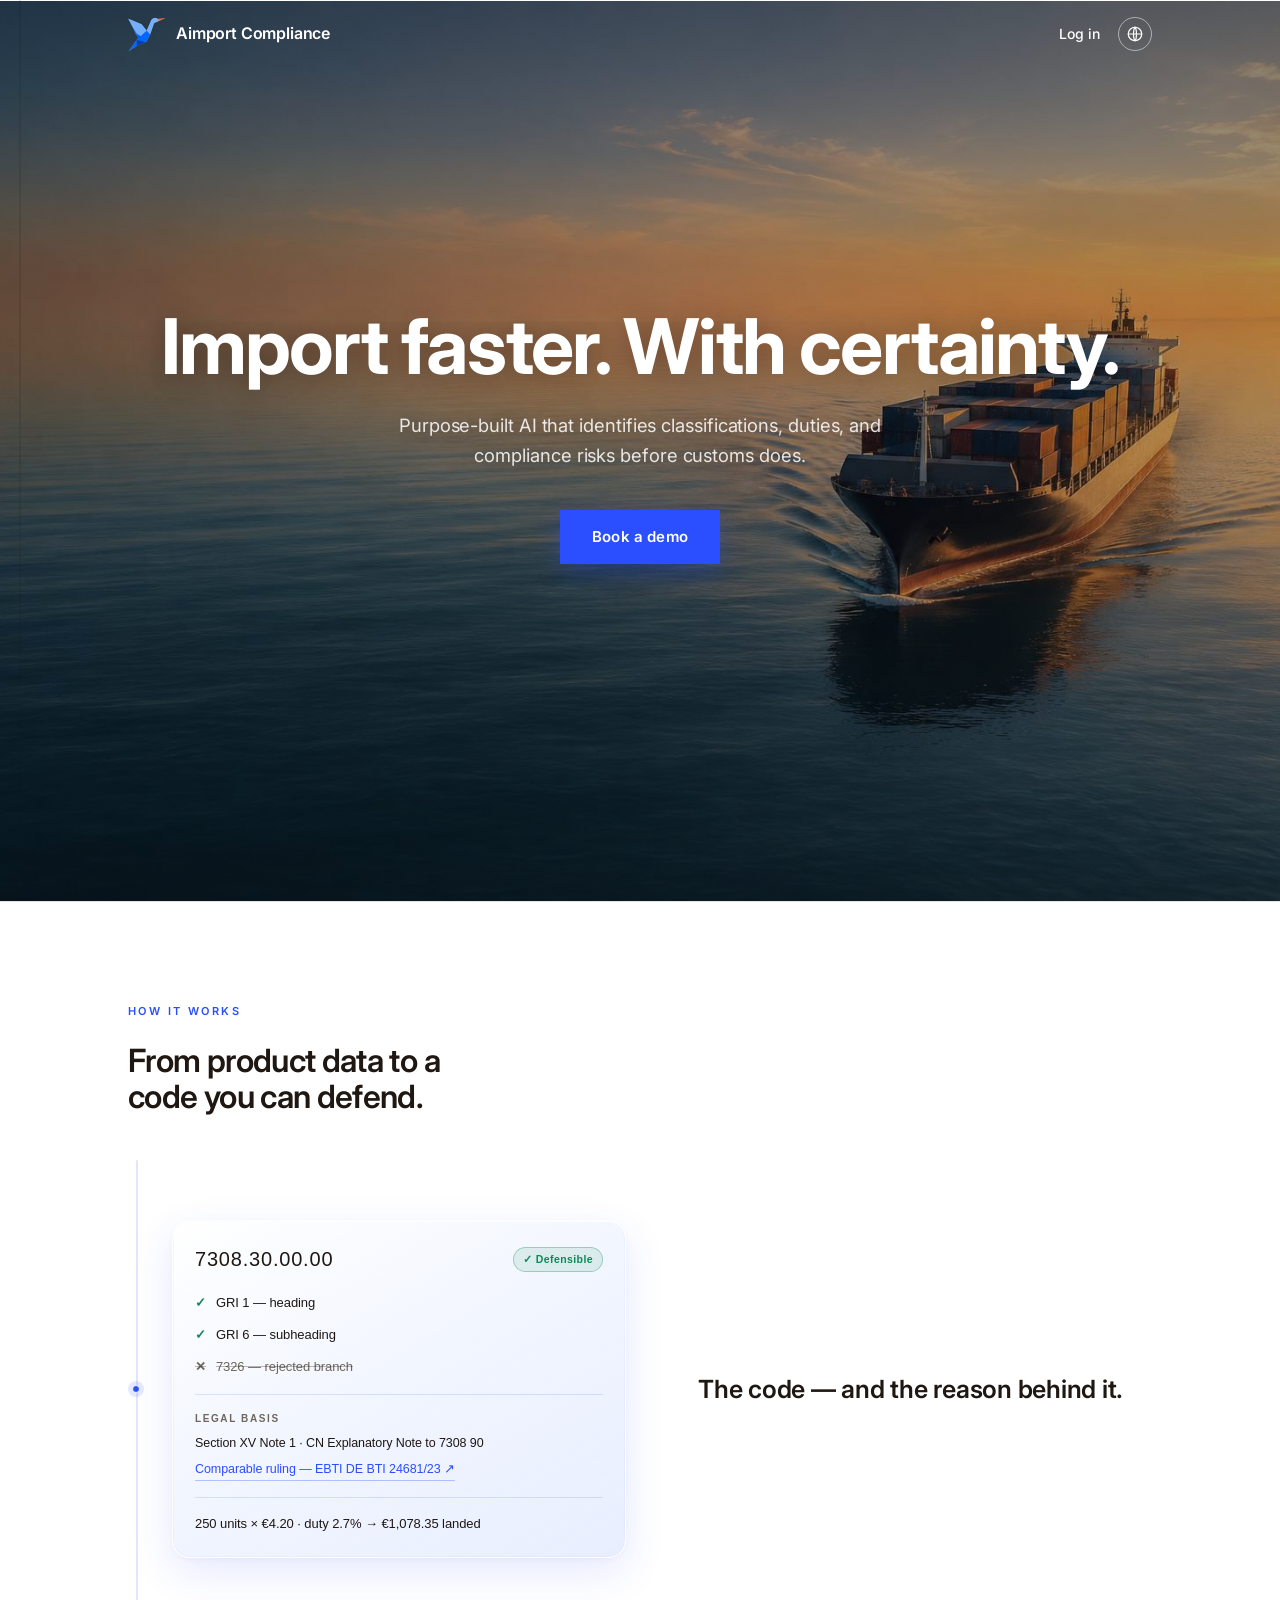
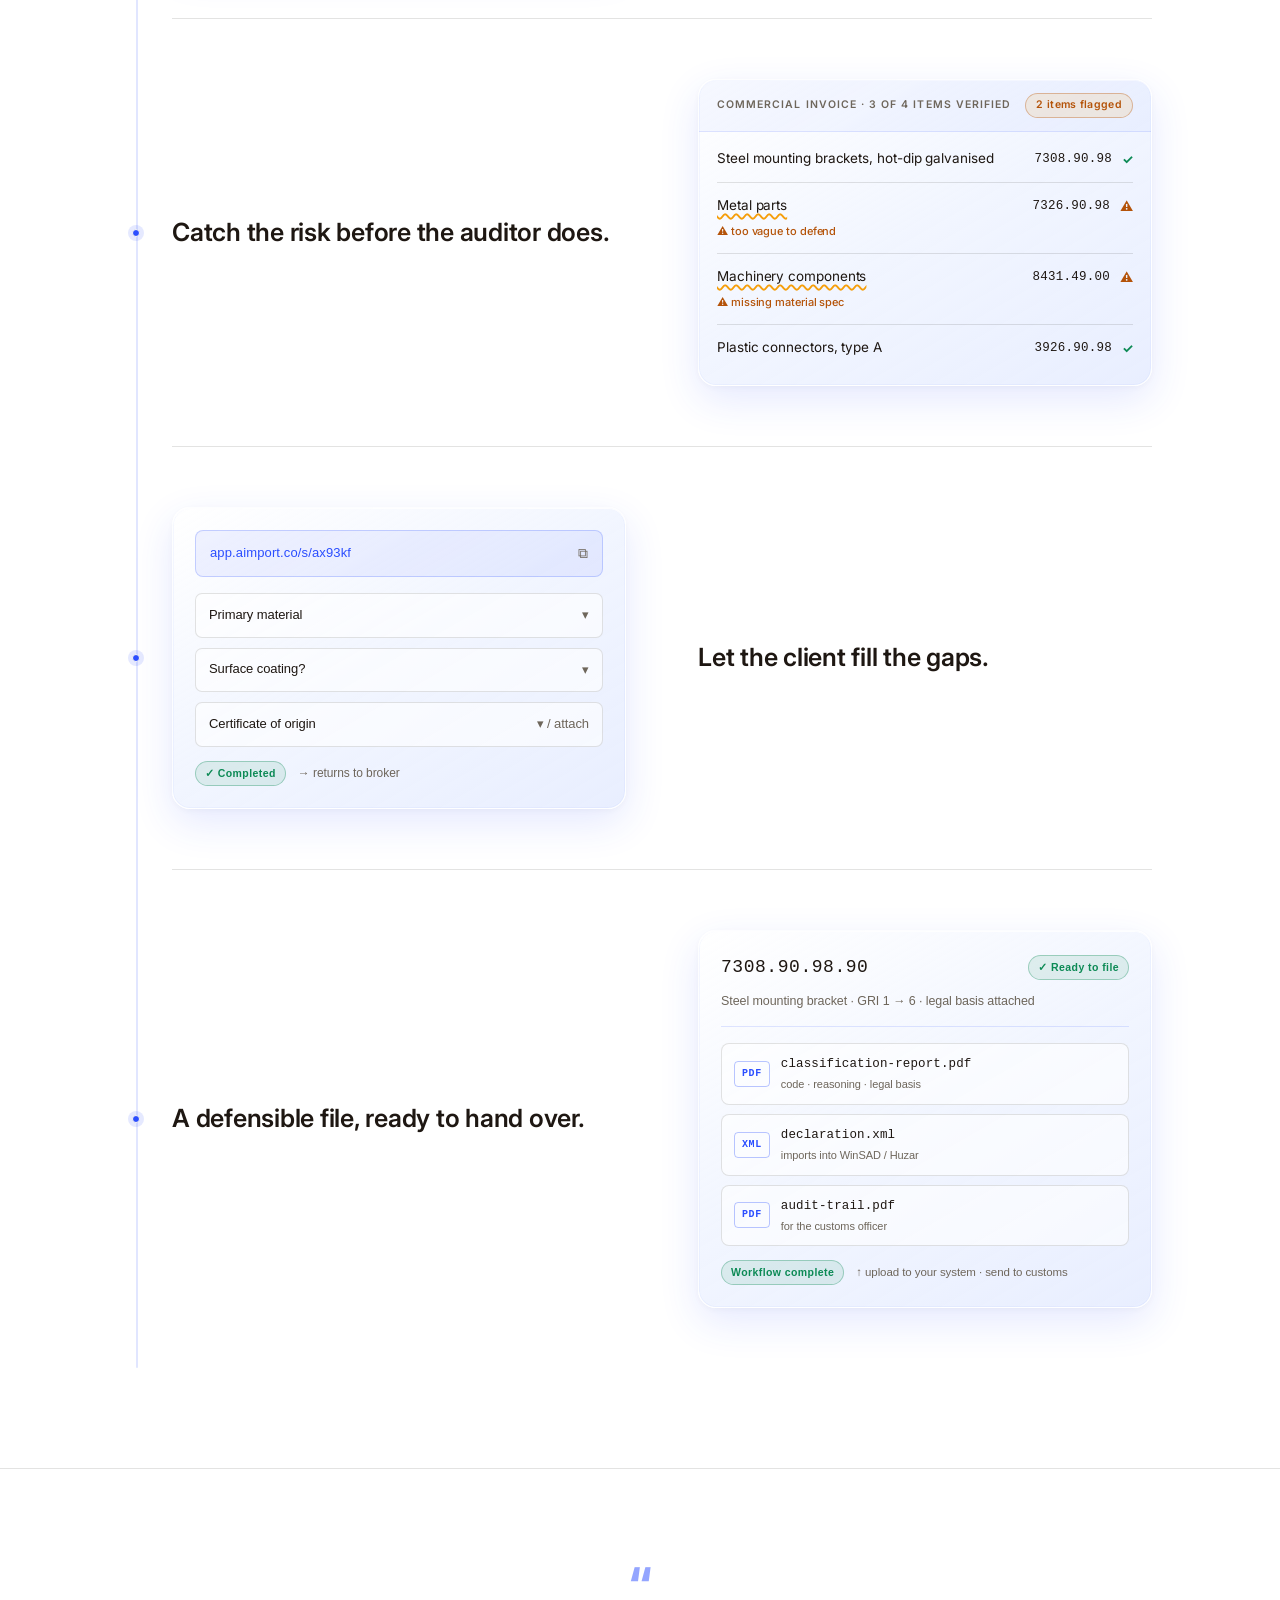
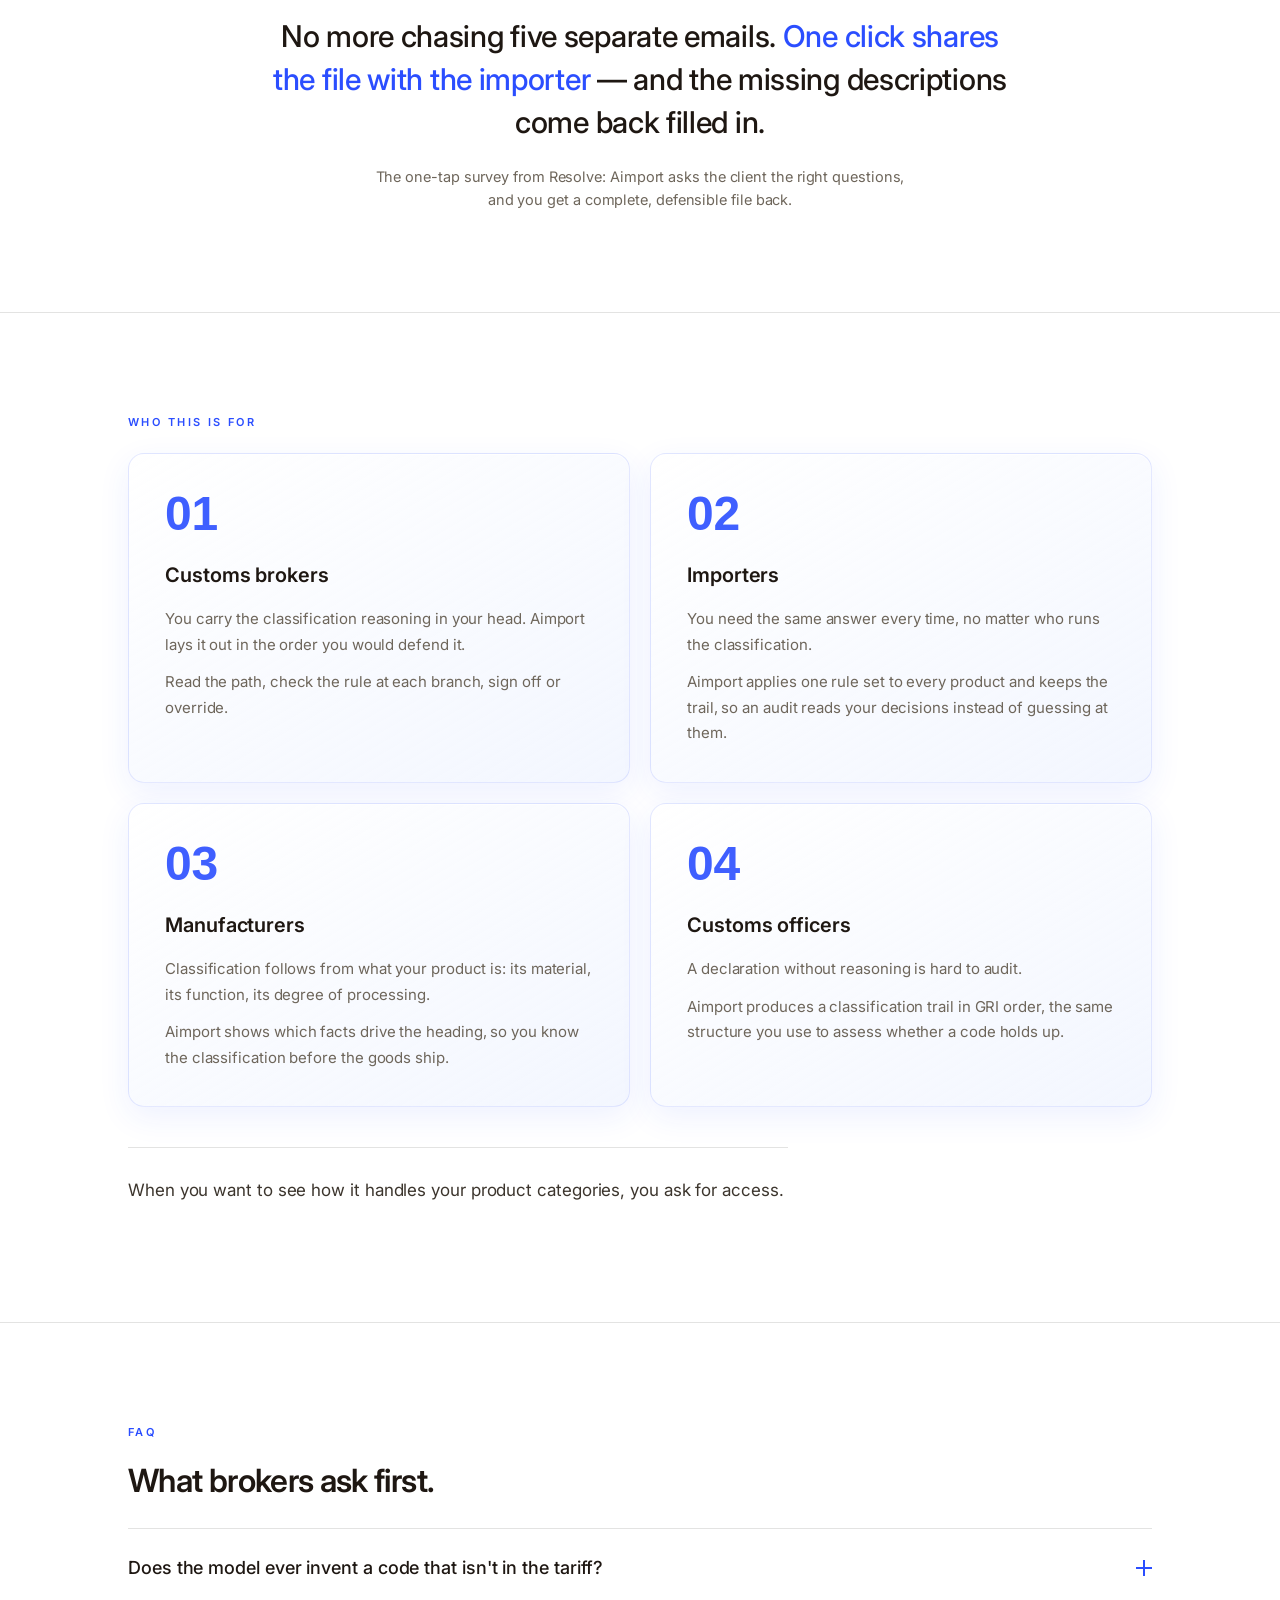
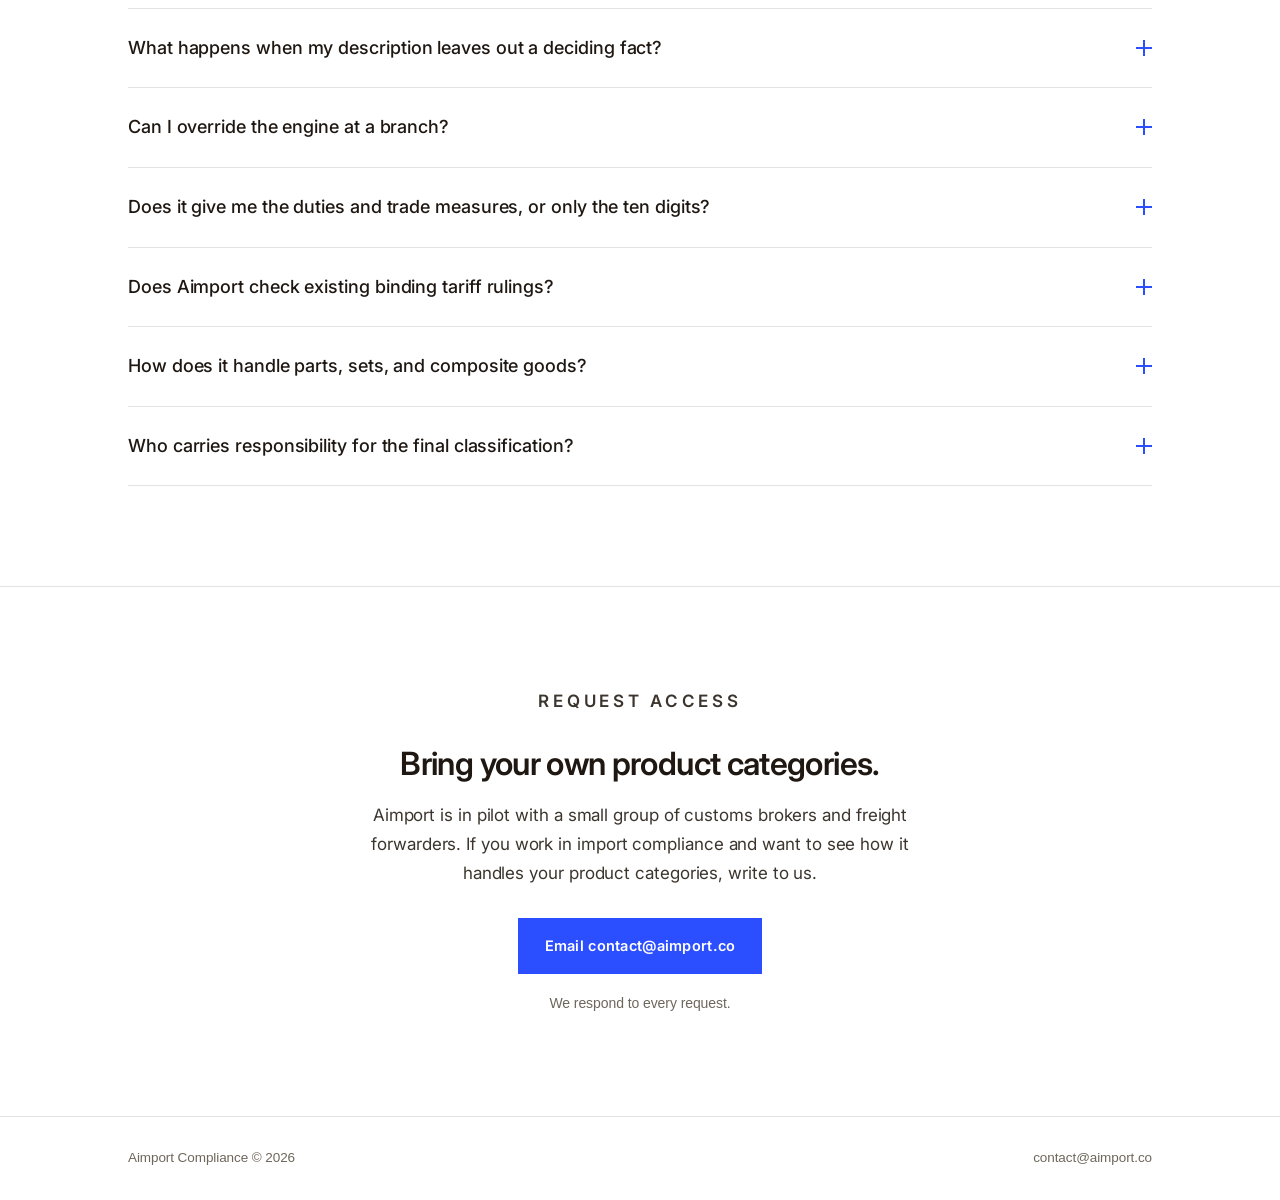
==== commit 21e9c26e: "clean: remove metrics blocks, slider, step labels and supporting sentences" ====
--- a/index.html
+++ b/index.html
@@ -763,10 +763,7 @@
       <div class="hiw-row">
         <span class="hiw-node" aria-hidden="true"></span>
         <div class="hiw-copy hiw-reveal">
-          <div class="hiw-num" data-i18n="step1.num">01 · Classify</div>
           <h3 data-i18n="step1.h">The code — and the reason behind it.</h3>
-          <p class="hiw-line" data-i18n="step1.line">Describe a product. Aimport walks the GRI rules to the right CN/TARIC code, shows the reasoning, and saves it to your audit trail.</p>
-          <p class="hiw-sub" data-i18n="step1.sub">Add units and unit cost to see landed cost at the live duty rate.</p>
         </div>
         <div class="hiw-mock mk-result hiw-reveal">
           <div class="mk-top">
@@ -793,9 +790,7 @@
       <div class="hiw-row">
         <span class="hiw-node" aria-hidden="true"></span>
         <div class="hiw-copy hiw-reveal">
-          <div class="hiw-num" data-i18n="step2.num">02 · Review</div>
           <h3 data-i18n="step2.h">Catch the risk before the auditor does.</h3>
-          <p class="hiw-line" data-i18n="step2.line">Upload a client's invoice. Aimport verifies each code and flags descriptions that are incomplete or hard to defend.</p>
         </div>
         <div class="hiw-mock mk-invoice hiw-reveal">
           <div class="inv-bar">
@@ -833,9 +828,7 @@
       <div class="hiw-row">
         <span class="hiw-node" aria-hidden="true"></span>
         <div class="hiw-copy hiw-reveal">
-          <div class="hiw-num" data-i18n="step3.num">03 · Resolve</div>
           <h3 data-i18n="step3.h">Let the client fill the gaps.</h3>
-          <p class="hiw-line" data-i18n="step3.line">Missing a detail? Send a one-tap link. The client answers structured questions — and the completed file returns to you.</p>
         </div>
         <div class="hiw-mock mk-survey hiw-reveal">
           <div class="survey-link">
@@ -865,10 +858,7 @@
       <div class="hiw-row">
         <span class="hiw-node" aria-hidden="true"></span>
         <div class="hiw-copy hiw-reveal">
-          <div class="hiw-num" data-i18n="step4.num">04 · Deliver</div>
           <h3 data-i18n="step4.h">A defensible file, ready to hand over.</h3>
-          <p class="hiw-line" data-i18n="step4.line">Aimport packages the code, its GRI reasoning, and the legal basis into export-ready files — formatted for your declaration software and ready to send to a customs officer.</p>
-          <p class="hiw-sub" data-i18n="step4.sub">One record, defensible end to end: from a product description to a filing anyone can follow.</p>
         </div>
         <div class="hiw-mock mk-export hiw-reveal">
           <div class="exp-head">
@@ -910,78 +900,6 @@
       <blockquote data-i18n-html="quote.body">No more chasing five separate emails. <span class="em">One click shares the file with the importer</span> — and the missing descriptions come back filled in.</blockquote>
       <p class="qcap" data-i18n="quote.cap">The one-tap survey from Resolve: Aimport asks the client the right questions, and you get a complete, defensible file back.</p>
     </div>
-  </div>
-</section>
-
-<!-- ===== INTERACTIVE IMPACT (cursor-driven: manual vs Aimport) ===== -->
-<section class="impact" id="impact">
-  <div class="wrap">
-    <div class="impact-panel" id="impactPanel">
-      <div class="impact-head">
-        <span class="impact-end is-manual">Manual</span>
-        <div class="impact-track" id="impactTrack">
-          <div class="impact-track-fill" id="impactFill"></div>
-          <div class="impact-handle" id="impactHandle"></div>
-        </div>
-        <span class="impact-end is-aimport">With Aimport</span>
-      </div>
-      <p class="impact-hint">Move across to compare</p>
-
-      <div class="impact-chart">
-        <svg viewBox="0 0 720 240" preserveAspectRatio="xMidYMid meet" aria-hidden="true">
-          <defs>
-            <linearGradient id="impactGrad" x1="0" y1="0" x2="0" y2="1">
-              <stop offset="0" stop-color="#2B4EFF" stop-opacity=".28"/>
-              <stop offset="1" stop-color="#2B4EFF" stop-opacity="0"/>
-            </linearGradient>
-          </defs>
-          <line class="impact-grid" x1="60" y1="125" x2="660" y2="125"/>
-          <line class="impact-base" x1="60" y1="205" x2="660" y2="205"/>
-          <path id="impactArea" fill="url(#impactGrad)" d=""></path>
-          <path id="impactLine" fill="none" stroke="#2B4EFF" stroke-width="2.5"
-                stroke-linecap="round" stroke-linejoin="round" d=""></path>
-          <g id="impactNodes" fill="#ffffff" stroke="#2B4EFF" stroke-width="2">
-            <circle cx="60"  cy="100" r="4"></circle>
-            <circle cx="180" cy="100" r="4"></circle>
-            <circle cx="300" cy="100" r="4"></circle>
-            <circle cx="420" cy="100" r="4"></circle>
-            <circle cx="540" cy="100" r="4"></circle>
-            <circle cx="660" cy="100" r="4"></circle>
-          </g>
-        </svg>
-      </div>
-
-      <div class="impact-metrics">
-        <div class="impact-metric"><div class="num" id="im0">12</div><div class="lab">steps to a code</div></div>
-        <div class="impact-metric"><div class="num" id="im1">20</div><div class="lab">minutes per item</div></div>
-        <div class="impact-metric"><div class="num" id="im2">&euro;240</div><div class="lab">cost per 50 filings</div></div>
-      </div>
-    </div>
-  </div>
-</section>
-
-<!-- ===== TIME AND COST SAVINGS BAND ===== -->
-<section class="savings">
-  <div class="savings-panel">
-    <div class="sgrid">
-      <div class="stat">
-        <div class="snum">90%</div>
-        <div class="slabel" data-i18n="sav.l1">less time per classification</div>
-        <div class="ssource" data-i18n="sav.s1">3–4 hours reduced to under 15 minutes · industry benchmark</div>
-      </div>
-      <div class="stat">
-        <div class="snum">18 min</div>
-        <div class="slabel" data-i18n="sav.l2">saved per product line</div>
-        <div class="ssource" data-i18n="sav.s2">manual average 20 min · AImport average 2 min</div>
-      </div>
-      <div class="stat">
-        <div class="snum">2–4×</div>
-        <div class="slabel" data-i18n="sav.l3">duty value in penalties for misclassification</div>
-        <div class="ssource" data-i18n="sav.s3">EU customs enforcement standard</div>
-      </div>
-    </div>
-    <p class="sclose" data-i18n="sav.close">A broker handling 50 declarations a week recovers roughly 75 hours of classification time per month.</p>
-    <p class="sfoot" data-i18n="sav.foot">Based on Polish customs broker salary data (61 PLN/hr) and industry-reported time reductions.</p>
   </div>
 </section>
 
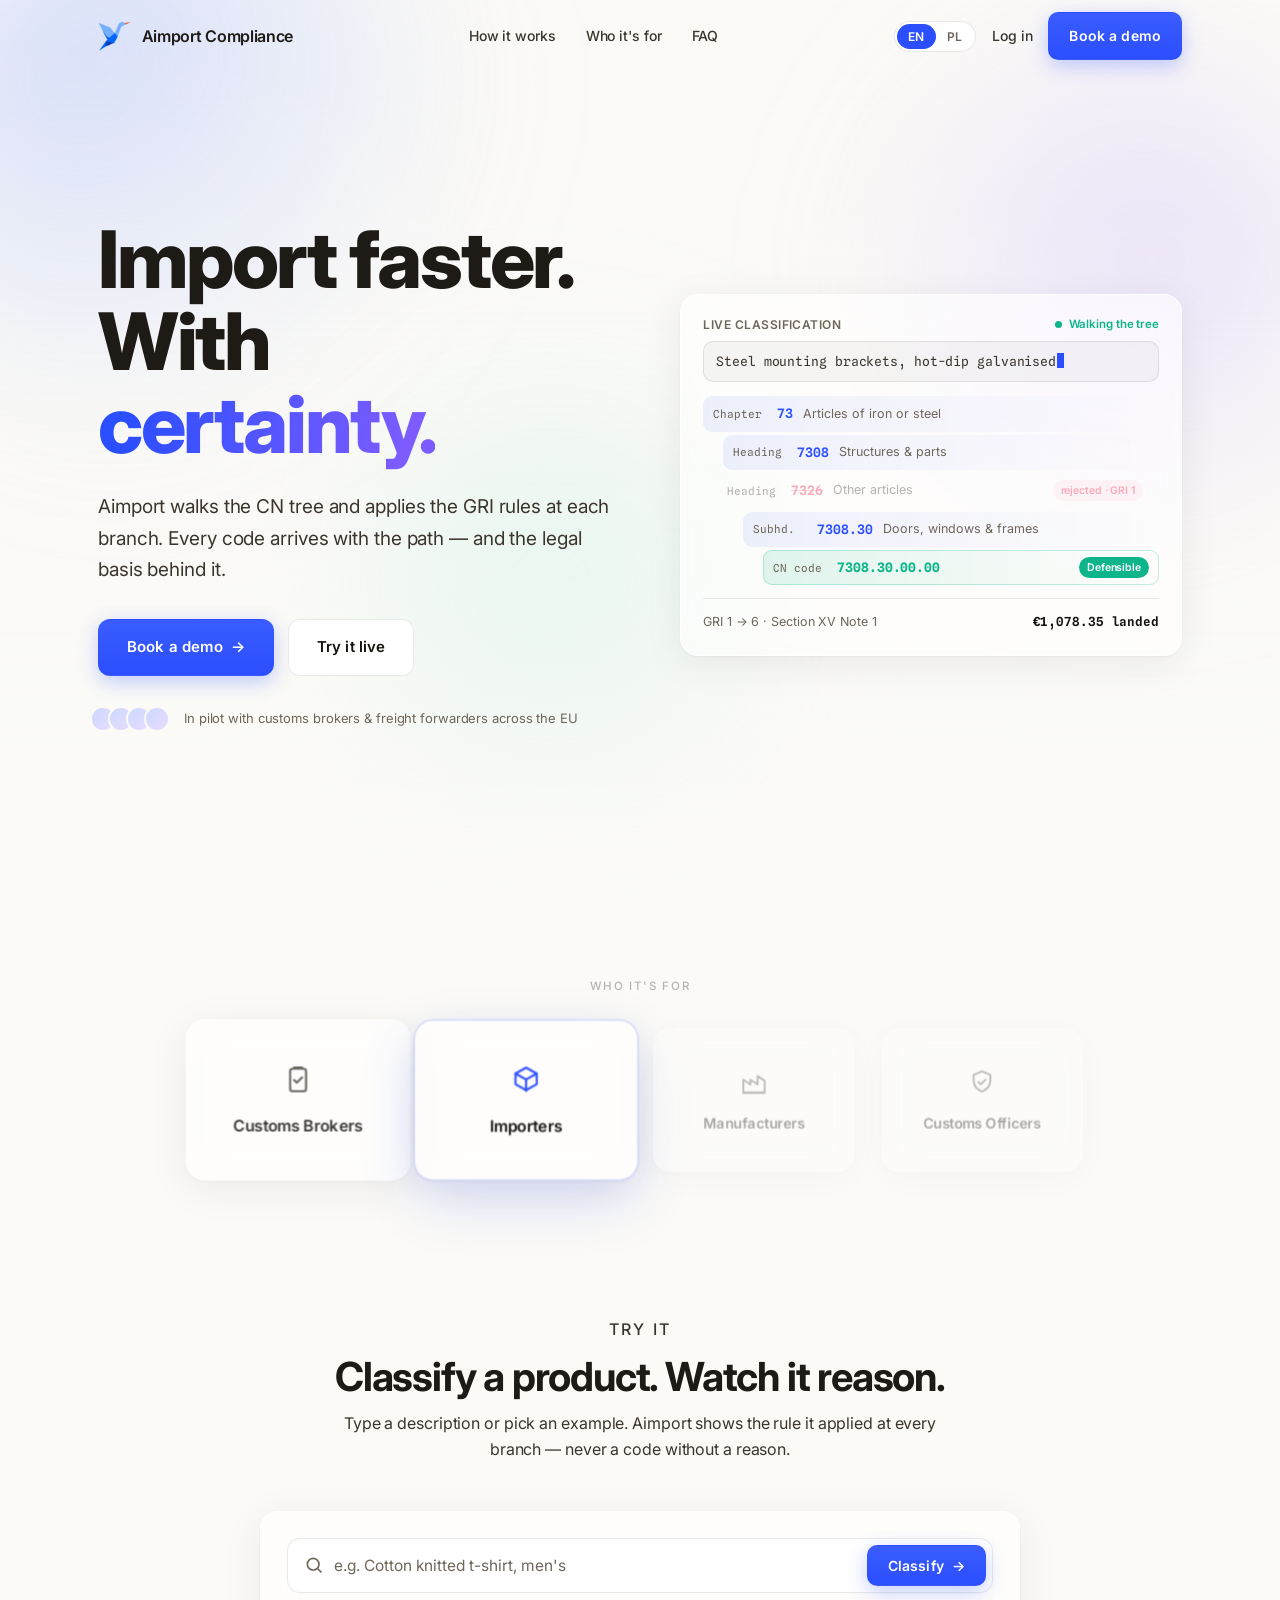
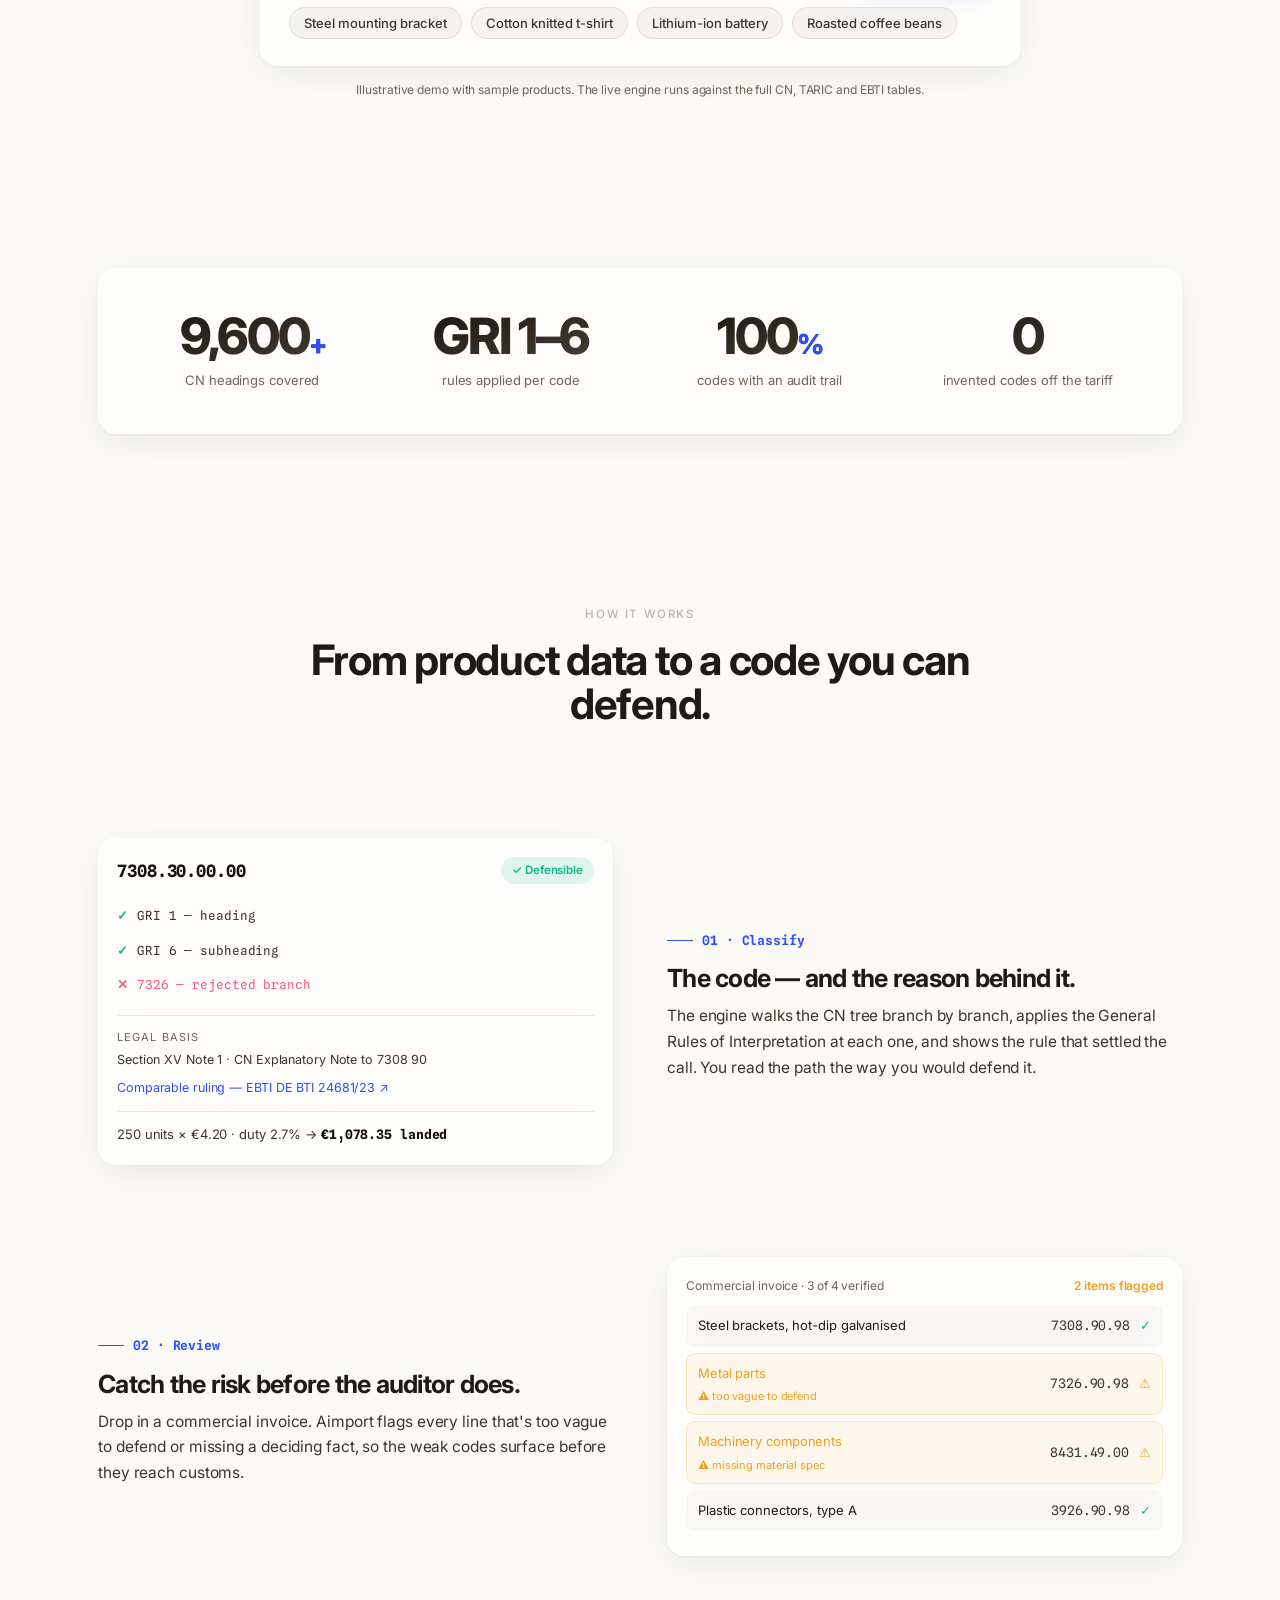
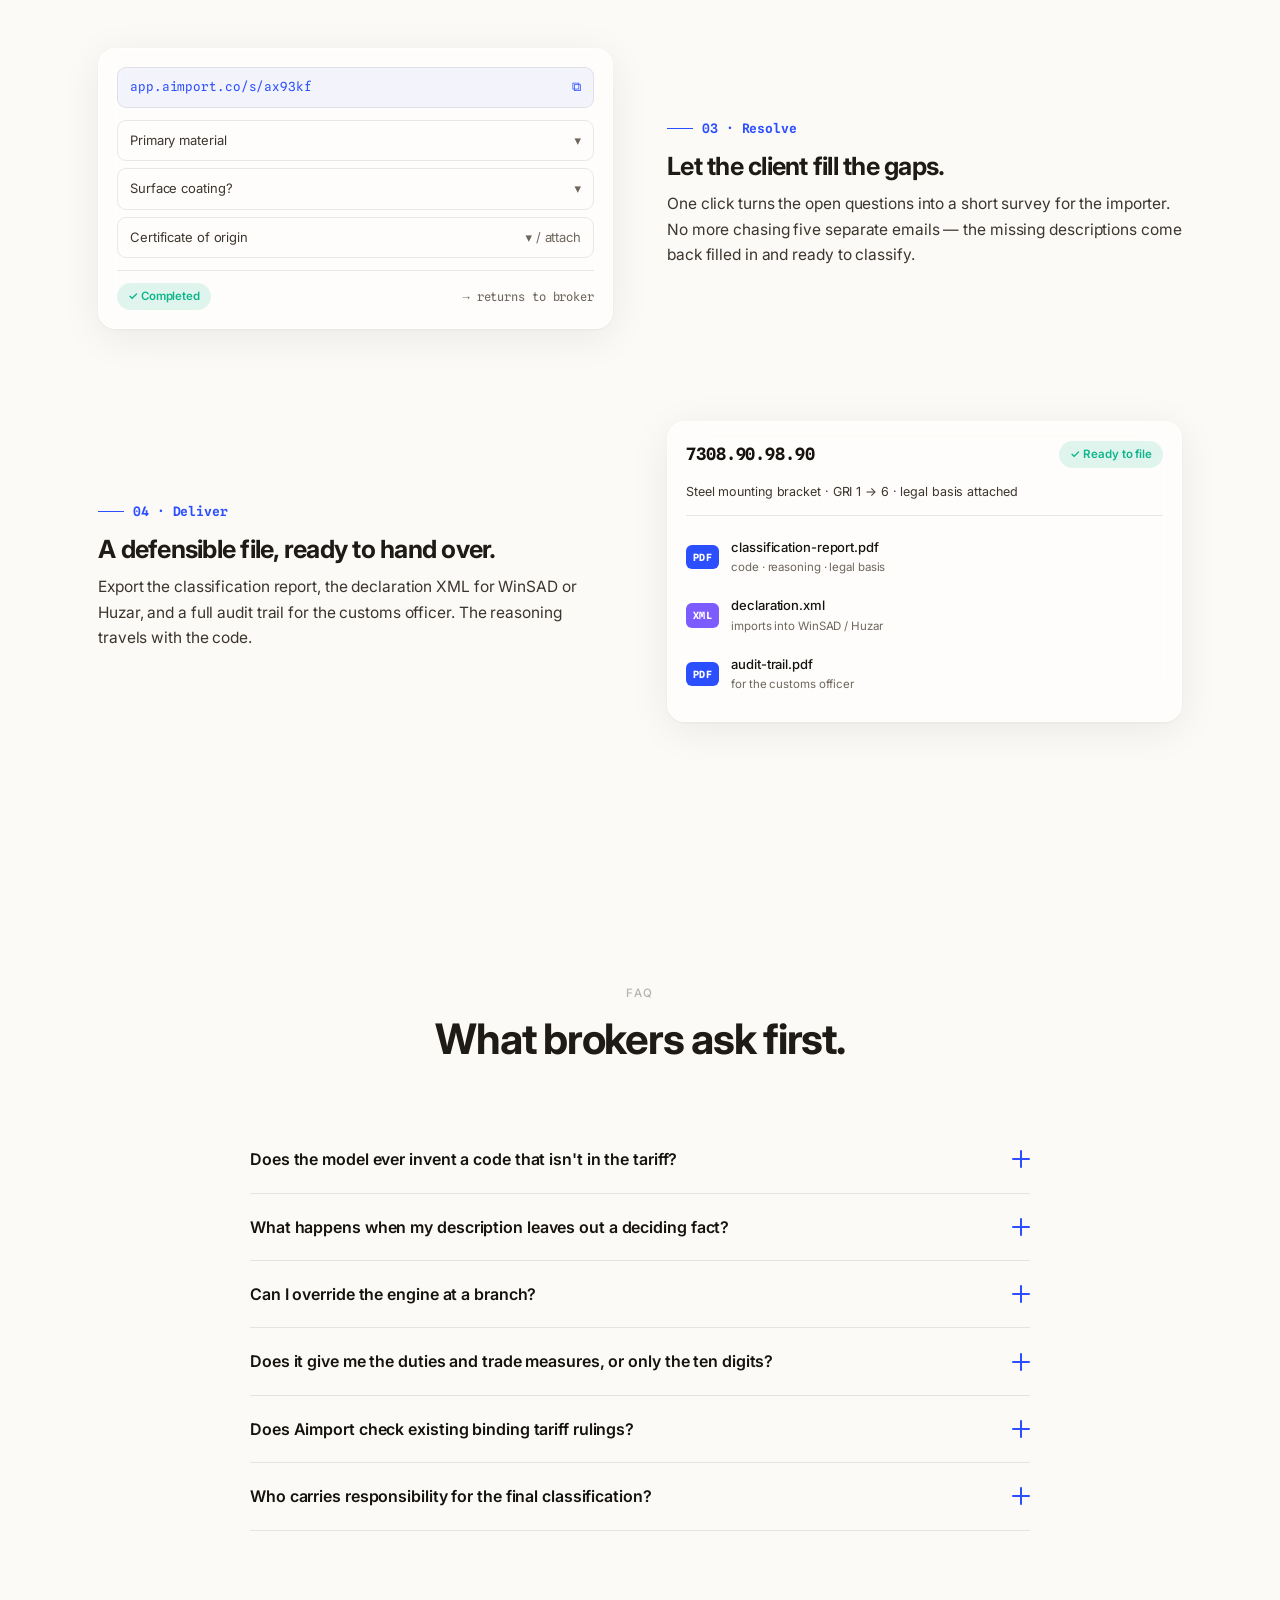
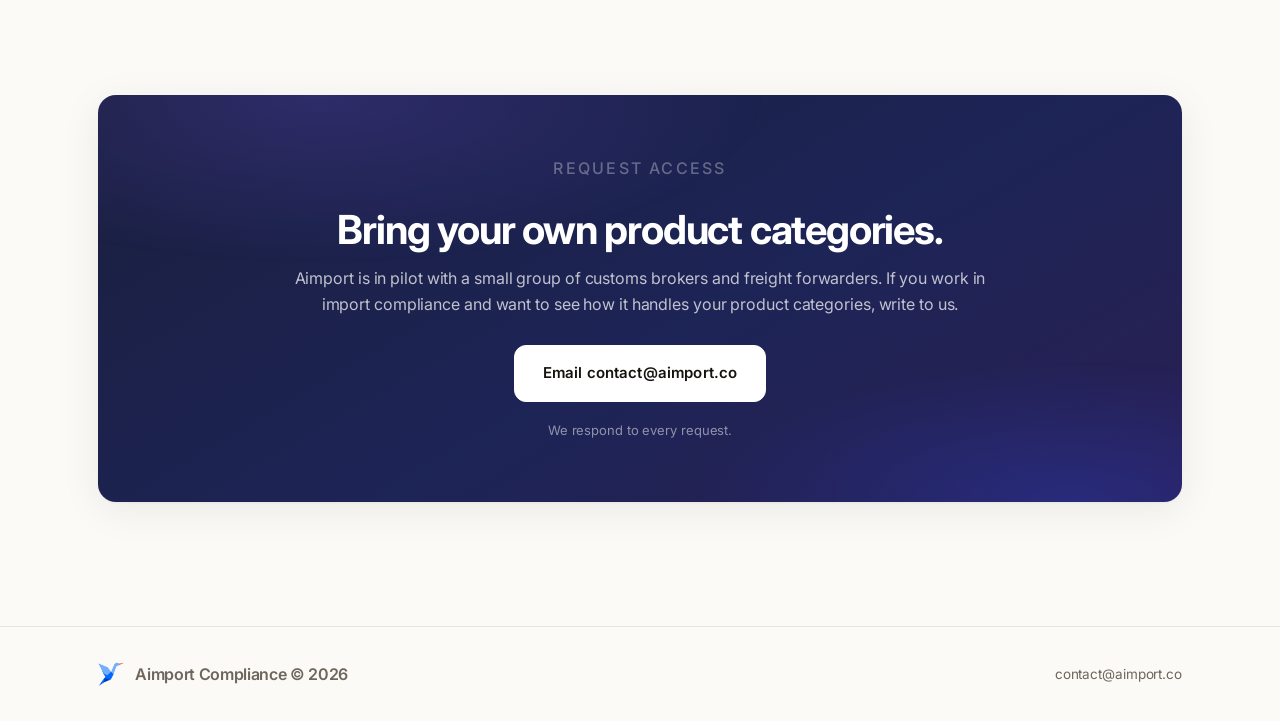
==== commit 088c0c49: "redesign: add EN/PL i18n + stage as production index.html - Full EN/PL i18n: data-i18n / -html / -ph" ====
--- a/index.html
+++ b/index.html
@@ -4,1369 +4,892 @@
 <meta charset="utf-8">
 <meta name="viewport" content="width=device-width, initial-scale=1">
 <title>Aimport Compliance — EU Tariff Classification</title>
-<meta name="description" content="Aimport classifies goods under EU tariff codes by walking the CN tree and applying the GRI rules at each branch. Every code arrives with the path and the legal basis behind it.">
-<link rel="canonical" href="https://aimport.co">
-
-<!-- Open Graph -->
-<meta property="og:type" content="website">
-<meta property="og:url" content="https://aimport.co">
-<meta property="og:title" content="Aimport Compliance — EU Tariff Classification">
-<meta property="og:description" content="Classification that follows the same legal reasoning a customs authority uses, with a full audit trail. The engine walks the CN tree and applies the GRI rules at each branch.">
-
+<meta name="description" content="Aimport walks the CN tree and applies the GRI rules at each branch. Every code arrives with the path and the legal basis behind it.">
 <link rel="preconnect" href="https://fonts.googleapis.com">
 <link rel="preconnect" href="https://fonts.gstatic.com" crossorigin>
-<link href="https://fonts.googleapis.com/css2?family=Inter:wght@400;500;600;700&display=swap" rel="stylesheet">
+<link href="https://fonts.googleapis.com/css2?family=Inter:wght@400;500;600;700;800&family=Spline+Sans+Mono:wght@400;500;600&display=swap" rel="stylesheet">
 <style>
-  :root{
-    /* light / warm-white tech theme */
-    --bg:#FAF8F3; --panel:#FFFFFF; --panel-2:#F3F1EA; --line:rgba(30,24,18,.12);
-    --text:#1E1712; --muted:#6E665B; --faint:#3C352D; --accent:#2B4EFF;
-    --accent-dim:rgba(43,78,255,.10); --accent-line:rgba(43,78,255,.32);
-    --mono:-apple-system,BlinkMacSystemFont,"SF Pro Text","SF Pro Display","Helvetica Neue",Helvetica,Arial,sans-serif;
-    --sans:Inter,system-ui,-apple-system,"Segoe UI",Roboto,sans-serif;
-  }
-  *{box-sizing:border-box}
-  html{scroll-behavior:smooth}
-  body{margin:0;background:linear-gradient(180deg,#FFFFFF 0%,#FAF7F0 55%,#F5F1E8 100%);
-    background-attachment:fixed;color:var(--text);font-family:var(--sans);
-    line-height:1.7;letter-spacing:-0.005em;-webkit-font-smoothing:antialiased}
-  ::selection{background:rgba(43,78,255,.18);color:#1E1712}
-  a{color:inherit;text-decoration:none}
-  :focus-visible{outline:2px solid var(--accent);outline-offset:3px}
-
-  .wrap{max-width:1080px;margin:0 auto;padding:0 28px}
-
-  /* ---- nav ---- */
-  .nav{position:sticky;top:0;z-index:20;background:transparent;border-bottom:1px solid transparent;
-    transition:background .25s ease,border-color .25s ease}
-  .nav.scrolled{background:rgba(250,248,243,.82);
-    backdrop-filter:saturate(140%) blur(12px);-webkit-backdrop-filter:saturate(140%) blur(12px);
-    border-bottom:1px solid var(--line)}
-  .nav .row{display:flex;align-items:center;justify-content:space-between;height:68px}
-  .logo{display:inline-flex;align-items:center;gap:11px}
-  .logo-mark{height:34px;width:auto;display:block}
-  .logo-word{font-weight:600;font-size:16px;letter-spacing:-0.01em;color:#fff;
-    transition:color .25s ease;white-space:nowrap}
-  .nav-right{display:flex;align-items:center;gap:18px}
-  .nav-login{cursor:pointer;color:#fff;font-size:14px;font-weight:500;transition:opacity .2s ease}
-  .nav-login:hover{opacity:.7}
-  /* over the photo the nav is light; once scrolled onto white it goes dark */
-  .nav.scrolled .logo-word,.nav.scrolled .nav-login{color:var(--text)}
-  .btn{display:inline-flex;align-items:center;gap:8px;cursor:pointer;font-family:var(--sans);
-    font-size:13.5px;font-weight:600;letter-spacing:.02em;padding:10px 18px;border-radius:0;
-    border:1px solid var(--accent-line);color:var(--accent);background:transparent;
-    transition:background .2s,border-color .2s,color .2s}
-  .btn:hover{background:var(--accent-dim);border-color:var(--accent)}
-  .btn-lg{padding:15px 26px;font-size:14.5px}
-  .btn-solid{background:var(--accent);color:#ffffff;border-color:var(--accent)}
-  .btn-solid:hover{background:#4f86f0;color:#ffffff}
-  .link-ghost{cursor:pointer;color:var(--faint);font-size:14px;font-weight:500;
-    border-bottom:1px solid transparent;transition:color .2s,border-color .2s;padding-bottom:2px}
-  .link-ghost:hover{color:var(--accent);border-color:var(--accent-line)}
-
-  /* ---- language switcher (globe + menu) ---- */
-  .lang-switch{position:relative;display:inline-flex}
-  .lang-globe{appearance:none;background:transparent;border:1px solid rgba(255,255,255,.5);border-radius:999px;
-    width:34px;height:34px;display:inline-flex;align-items:center;justify-content:center;cursor:pointer;
-    color:#fff;transition:color .2s,border-color .2s}
-  .lang-globe:hover,.lang-globe.open{color:#fff;border-color:#fff}
-  .nav.scrolled .lang-globe{color:var(--muted);border-color:var(--line)}
-  .nav.scrolled .lang-globe:hover,.nav.scrolled .lang-globe.open{color:var(--accent);border-color:var(--accent)}
-  .lang-menu{position:absolute;top:calc(100% + 8px);right:0;min-width:132px;background:var(--panel);
-    border:1px solid var(--line);border-radius:10px;padding:6px;display:none;z-index:60;
-    box-shadow:0 12px 30px rgba(30,24,18,.18)}
-  .lang-menu.open{display:block}
-  .lang-menu .lang-opt{display:block;width:100%;text-align:left;appearance:none;background:transparent;
-    border:0;cursor:pointer;font-family:var(--sans);font-size:13px;color:var(--muted);padding:8px 10px;
-    border-radius:6px;transition:color .15s,background .15s}
-  .lang-menu .lang-opt:hover{color:var(--text);background:rgba(255,255,255,.05)}
-  .lang-menu .lang-opt.active{color:var(--accent);background:var(--accent-dim)}
-
-  /* ---- hero (full-viewport photo background, behind the nav) ---- */
-  .hero{min-height:100vh;position:relative;overflow:hidden;
-    margin-top:-68px;padding-top:68px;
-    background:
-      linear-gradient(180deg, rgba(10,14,22,.52) 0%, rgba(10,14,22,.28) 38%, rgba(10,14,22,.50) 100%),
-      url('[data-uri]') center/cover no-repeat;
-    display:flex;flex-direction:column;align-items:center;justify-content:center;
-    text-align:center;padding-left:28px;padding-right:28px}
-  .hero h1{font-size:clamp(2.8rem,6vw,5.5rem);line-height:1.05;font-weight:700;
-    color:#fff;letter-spacing:-0.025em;margin:0 0 24px;
-    text-shadow:0 2px 30px rgba(0,0,0,.35)}
-  .hero h1 .em{color:#9DB4FF}
-  .hero-sub{font-size:1.15rem;line-height:1.6;color:rgba(255,255,255,.86);
-    max-width:560px;margin:0 auto 40px;font-weight:400;text-shadow:0 1px 18px rgba(0,0,0,.3)}
-  .hero-cta{display:inline-block;background:var(--accent);color:#fff;border-radius:0;
-    padding:14px 32px;font-size:15px;font-weight:600;letter-spacing:.01em;
-    box-shadow:0 8px 24px rgba(43,78,255,.28);transition:opacity .2s ease,transform .2s ease}
-  .hero-cta:hover{opacity:.9;transform:translateY(-1px)}
-
-  /* ---- hero circular workflow orbit (right column · desktop only · behind text) ---- */
-  .hero-anim{width:100%;pointer-events:none}
-  .hero-anim svg{display:block;width:100%;height:auto;overflow:visible}
-  .hero-anim text{font-family:var(--sans);font-weight:400;letter-spacing:0.03em}
-
-  /* travelling 28px arc */
-  .ha-arc{animation:arc-travel 10s linear infinite}
-  @keyframes arc-travel{to{stroke-dashoffset:-911}}
-
-  /* chevron arrowhead leads the arc, tangent to the ring */
-  #ah{offset-path:path("M 300,65 A 145,145 0 1 1 299.999,65");offset-rotate:auto;
-    animation:ah-travel 10s linear infinite}
-  @keyframes ah-travel{from{offset-distance:3.07%}to{offset-distance:103.07%}}
-
-  /* terms sharpen as the arrow arrives, blur as it leaves (10s ÷ 5, staggered 20%) */
-  .ha-term{animation-duration:10s;animation-timing-function:linear;animation-iteration-count:infinite}
-  .ha-term1{animation-name:term1}
-  .ha-term2{animation-name:term2}
-  .ha-term3{animation-name:term3}
-  .ha-term4{animation-name:term4}
-  .ha-term5{animation-name:term5}
-  @keyframes term1{0%,18%{opacity:1;filter:blur(0)}24%,94%{opacity:.22;filter:blur(3px)}100%{opacity:1;filter:blur(0)}}
-  @keyframes term2{0%,14%{opacity:.22;filter:blur(3px)}20%,38%{opacity:1;filter:blur(0)}44%,100%{opacity:.22;filter:blur(3px)}}
-  @keyframes term3{0%,34%{opacity:.22;filter:blur(3px)}40%,58%{opacity:1;filter:blur(0)}64%,100%{opacity:.22;filter:blur(3px)}}
-  @keyframes term4{0%,54%{opacity:.22;filter:blur(3px)}60%,78%{opacity:1;filter:blur(0)}84%,100%{opacity:.22;filter:blur(3px)}}
-  @keyframes term5{0%,74%{opacity:.22;filter:blur(3px)}80%,98%{opacity:1;filter:blur(0)}100%{opacity:.22;filter:blur(3px)}}
-
-  @media (max-width:768px){.hero{grid-template-columns:1fr}.hero-anim{display:none}}
-  @media (prefers-reduced-motion:reduce){
-    .ha-arc,#ah,.ha-term{animation:none}
-    .ha-term{opacity:1;filter:blur(0)}}
-
-  /* ---- section base ---- */
-  section{padding:100px 0}
-  .kicker{font-size:11px;font-weight:600;letter-spacing:.22em;text-transform:uppercase;
-    color:var(--accent);margin:0 0 22px}
-  h2{font-size:32px;line-height:1.15;font-weight:600;letter-spacing:-0.02em;margin:0 0 28px}
-
-  /* ---- how it works (feature rows + product-UI mocks) ---- */
-  .hiw{border-top:1px solid rgba(255,255,255,.06)}
-  .hiw .hiw-head{max-width:18ch;margin:0}
-  .hiw-rows{display:flex;flex-direction:column;margin-top:44px}
-  .hiw-row{display:grid;grid-template-columns:1fr 1fr;gap:72px;align-items:center;
-    padding:60px 0;border-bottom:1px solid rgba(255,255,255,.06)}
-  .hiw-row:first-child{padding-top:8px}
-  .hiw-row:last-child{border-bottom:0}
-  /* alternate sides: graphic right (01), graphic left (02), graphic right (03) */
-  .hiw-row:nth-child(even) .hiw-copy{order:2}
-  .hiw-row:nth-child(even) .hiw-mock{order:1}
-
-  .hiw-num{font-size:12px;font-weight:600;letter-spacing:.16em;text-transform:uppercase;color:var(--accent)}
-  .hiw-copy h3{font-size:25px;font-weight:600;color:#fff;margin:14px 0 14px;
-    letter-spacing:-0.01em;line-height:1.25}
-  .hiw-line{font-size:16px;line-height:1.75;color:#9ca3af;margin:0}
-  .hiw-sub{font-size:14.5px;line-height:1.65;color:var(--muted);margin:16px 0 0;
-    padding-left:14px;border-left:1px solid var(--accent-line)}
-
-  /* shared mock-card chrome — same visual language as the existing .feat-mock cards */
-  .hiw-mock{background:#141418;border:1px solid rgba(255,255,255,.08);border-radius:12px;
-    padding:22px;font-family:var(--mono);font-size:13px;line-height:1.6;color:var(--faint)}
-  .hiw-mock .mk-label{font-size:10px;font-weight:600;letter-spacing:.16em;
-    text-transform:uppercase;color:var(--muted);margin-bottom:14px}
-  .hiw-mock .mk-code{font-size:20px;letter-spacing:.04em;color:#fff;font-weight:500}
-  .hiw-mock .mk-div{border:0;border-top:1px solid rgba(255,255,255,.07);margin:16px 0}
-
-  /* status marks — the product's existing semantic green/amber (as on classify & invoice) */
-  .pill{display:inline-block;font-size:10.5px;font-weight:600;letter-spacing:.04em;
-    padding:3px 9px;border-radius:999px;white-space:nowrap}
-  .pill-ok{color:#7fe0b0;border:1px solid #2f5f4a;background:rgba(60,140,100,.12)}
-  .mk-check{color:#7fe0b0;font-weight:700}
-  .mk-x{color:var(--muted);font-weight:700}
-  .mk-flag{color:#d9a341}
-
-  /* graphic 01 — result card */
-  .mk-result .mk-top{display:flex;align-items:center;justify-content:space-between;gap:12px}
-  .mk-result .mk-trail{margin-top:18px;display:flex;flex-direction:column;gap:11px}
-  .mk-result .mk-step{display:flex;align-items:center;gap:10px;color:var(--text)}
-  .mk-result .mk-step.mk-reject{color:var(--muted);text-decoration:line-through;
-    text-decoration-color:rgba(255,255,255,.28)}
-  .mk-result .mk-cost{color:var(--text)}
-  .mk-result .mk-total{color:#fff;font-weight:500}
-  .mk-result .mk-legal{display:flex;flex-direction:column;gap:7px}
-  .mk-result .mk-legal-label{font-size:10px;font-weight:600;letter-spacing:.16em;
-    text-transform:uppercase;color:var(--muted)}
-  .mk-result .mk-legal-item{color:var(--text);font-size:12.5px;line-height:1.5}
-  .mk-result .mk-bti{align-self:flex-start;color:var(--accent);font-size:12.5px;
-    border-bottom:1px solid var(--accent-line);padding-bottom:1px;transition:border-color .2s}
-  .mk-result .mk-bti:hover{border-color:var(--accent)}
-
-  /* graphic 02 — invoice document (REVIEW): scanned + flagged inline */
-  .mk-invoice{padding:0;overflow:hidden;font-family:var(--sans)}
-  .mk-invoice .inv-bar{display:flex;align-items:center;justify-content:space-between;gap:12px;
-    padding:13px 18px;border-bottom:1px solid rgba(255,255,255,.08);background:rgba(255,255,255,.02)}
-  .mk-invoice .inv-bar-l{font-size:10.5px;font-weight:600;letter-spacing:.1em;
-    text-transform:uppercase;color:var(--muted)}
-  .mk-invoice .inv-bar-r{font-size:10.5px;font-weight:600;letter-spacing:.03em;color:#f59e0b;
-    border:1px solid rgba(245,158,11,.4);background:rgba(245,158,11,.1);
-    border-radius:999px;padding:3px 10px;white-space:nowrap}
-  .mk-invoice .inv-doc{padding:4px 18px 14px}
-  .mk-invoice .inv-row{display:grid;grid-template-columns:1fr auto;gap:16px;align-items:start;
-    padding:13px 0;border-top:1px solid rgba(255,255,255,.06)}
-  .mk-invoice .inv-row:first-child{border-top:0}
-  .mk-invoice .inv-desc{color:var(--text);font-size:13.5px;line-height:1.45;font-weight:400}
-  .mk-invoice .inv-right{display:flex;align-items:center;gap:10px;white-space:nowrap}
-  .mk-invoice .inv-code{font-family:ui-monospace,SFMono-Regular,"SF Mono",Menlo,Consolas,monospace;
-    font-size:12.5px;color:#fff;letter-spacing:.02em}
-  .mk-invoice .inv-status{font-weight:700;font-size:13px;line-height:1.45}
-  .mk-invoice .inv-status.ok{color:#7fe0b0}
-  .mk-invoice .inv-status.warn{color:#f59e0b}
-  .mk-invoice .weak{text-decoration:underline;text-decoration-style:wavy;
-    text-decoration-color:#f59e0b;text-decoration-thickness:2px;text-underline-offset:3px}
-  .mk-invoice .inv-flagtag{display:block;margin-top:7px;font-size:11px;font-weight:500;color:#f59e0b}
-
-  /* graphic 03 — client survey link card (constrained dropdowns, never free text) */
-  .mk-survey .survey-link{display:flex;align-items:center;justify-content:space-between;gap:12px;
-    background:#0f0f12;border:1px solid var(--accent-line);border-radius:8px;
-    padding:11px 14px;margin-bottom:16px}
-  .mk-survey .link-url{color:var(--accent);font-size:13px;letter-spacing:.01em}
-  .mk-survey .copy-glyph{color:var(--muted);font-size:14px}
-  .mk-survey .survey-q{display:flex;align-items:center;justify-content:space-between;gap:12px;
-    background:#0e0e15;border:1px solid rgba(255,255,255,.14);border-radius:7px;
-    padding:11px 13px;margin-bottom:10px}
-  .mk-survey .q-label{color:var(--text)}
-  .mk-survey .q-caret,.mk-survey .q-attach{color:var(--muted)}
-  .mk-survey .survey-foot{display:flex;align-items:center;gap:12px;margin-top:14px}
-  .mk-survey .ret{color:var(--muted);font-size:12px}
-
-  /* graphic 04 — export / deliverable card (DELIVER) */
-  .mk-export .exp-head{display:flex;align-items:center;justify-content:space-between;gap:12px}
-  .mk-export .exp-code{font-family:ui-monospace,SFMono-Regular,"SF Mono",Menlo,Consolas,monospace;
-    font-size:18px;letter-spacing:.03em;color:#fff;font-weight:500}
-  .mk-export .exp-sub{margin-top:10px;color:var(--muted);font-size:12.5px;line-height:1.5}
-  .mk-export .exp-files{display:flex;flex-direction:column;gap:9px}
-  .mk-export .exp-file{display:flex;align-items:center;gap:11px;background:#0f0f12;
-    border:1px solid rgba(255,255,255,.1);border-radius:8px;padding:10px 12px}
-  .mk-export .exp-ext{flex:none;font-family:ui-monospace,SFMono-Regular,"SF Mono",Menlo,Consolas,monospace;
-    font-size:10px;font-weight:700;letter-spacing:.06em;color:var(--accent);
-    border:1px solid var(--accent-line);border-radius:4px;padding:4px 7px}
-  .mk-export .exp-info{display:flex;flex-direction:column;gap:2px;min-width:0}
-  .mk-export .exp-name{font-family:ui-monospace,SFMono-Regular,"SF Mono",Menlo,Consolas,monospace;
-    font-size:12.5px;color:#fff;letter-spacing:.01em}
-  .mk-export .exp-meta{font-size:11px;color:var(--muted)}
-  .mk-export .exp-foot{display:flex;align-items:center;gap:12px;margin-top:14px;flex-wrap:wrap}
-  .mk-export .exp-ret{font-size:11.5px;color:var(--muted)}
-
-  /* scroll-reveal: fade + 8px rise, graphic lightly trails the copy */
-  .hiw-reveal{opacity:0;transform:translateY(8px);transition:opacity .6s ease,transform .6s ease}
-  .hiw-reveal.in{opacity:1;transform:none}
-  .hiw-mock.hiw-reveal{transition-delay:.09s}
-  .hiw-mock.in .beat{animation:checkSettle .5s ease both}
-  @keyframes checkSettle{0%{transform:scale(.6);opacity:0}60%{transform:scale(1.15)}100%{transform:scale(1);opacity:1}}
-  @media (prefers-reduced-motion:reduce){.hiw-reveal{opacity:1;transform:none}.hiw-mock.in .beat{animation:none}}
-
-  /* ---- scroll-triggered workflow connector (left rail + step nodes) ---- */
-  .hiw-rows{position:relative;padding-left:44px}
-  .hiw-rail{position:absolute;left:8px;top:0;bottom:0;width:2px;
-    background:rgba(43,78,255,.14);border-radius:2px;pointer-events:none}
-  .hiw-rail-fill{position:absolute;left:0;top:0;width:2px;height:0;border-radius:2px;
-    background:linear-gradient(#2B4EFF,#6B8AFF);transition:height .12s linear}
-  .hiw-row{position:relative}
-  .hiw-node{position:absolute;left:-40px;top:50%;width:8px;height:8px;border-radius:50%;
-    background:#2B4EFF;border:1.5px solid var(--bg);transform:translateY(-50%);
-    box-shadow:0 0 0 4px rgba(43,78,255,.12);z-index:1}
-  .hiw-row.is-active .hiw-node{animation:nodePulse 1.8s ease-in-out infinite}
-  @keyframes nodePulse{
-    0%,100%{transform:translateY(-50%) scale(1)}
-    50%{transform:translateY(-50%) scale(1.15)}
-  }
-  @media (max-width:640px){
-    .hiw-rows{padding-left:0}
-    .hiw-rail{display:none}
-    .hiw-node{display:none}
-  }
-  @media (prefers-reduced-motion:reduce){.hiw-row.is-active .hiw-node{animation:none}}
-
-  /* ---- stat break ---- */
-  .statbreak{border-top:1px solid rgba(255,255,255,.06);padding:100px 0;text-align:center}
-  .statbreak .sb-label{font-size:11px;font-weight:600;letter-spacing:.15em;text-transform:uppercase;
-    color:var(--accent);margin:0 0 22px}
-  .statbreak .sb-statement{font-size:32px;font-weight:600;line-height:1.35;color:#fff;
-    max-width:680px;margin:0 auto;letter-spacing:-0.01em}
-  .statbreak .sb-source{margin-top:12px;font-size:14px;color:#6b7280}
-
-  /* ---- how it works ---- */
-  .how{border-top:1px solid rgba(255,255,255,.06)}
-  .steps{display:grid;grid-template-columns:repeat(3,1fr);gap:36px;margin-top:8px}
-  .step .num{display:block;font-family:var(--mono);font-size:40px;font-weight:700;color:var(--accent);margin-bottom:12px}
-  .step .lbl{font-size:20px;font-weight:600;color:#fff;letter-spacing:-0.01em;margin-bottom:10px}
-  .step p{margin:0;font-size:16px;line-height:1.7;color:#9ca3af}
-  .step{padding-top:20px;border-top:1px solid rgba(255,255,255,.08)}
-
-  /* ---- demo / classification trail ---- */
-  .demo{border-top:1px solid rgba(255,255,255,.06)}
-  .trail{background:var(--panel-2);border:1px solid var(--line);margin-top:8px;
-    box-shadow:0 0 0 1px rgba(31,111,235,.05) inset}
-  .trail-head{display:flex;align-items:center;justify-content:space-between;flex-wrap:wrap;gap:10px;
-    padding:16px 24px;border-bottom:1px solid var(--line);background:var(--panel)}
-  .trail-head .th-l{font-size:11px;font-weight:600;letter-spacing:.18em;text-transform:uppercase;color:var(--faint)}
-  .trail-head .th-r{font-family:var(--mono);font-size:12px;color:var(--muted)}
-  .trail-head .dot{display:inline-block;width:7px;height:7px;border-radius:50%;background:var(--accent);
-    box-shadow:0 0 6px rgba(31,111,235,.6);margin-right:8px;vertical-align:middle}
-
-  .trail-input{padding:20px 24px;border-bottom:1px solid var(--line)}
-  .trail-input .il{font-size:10px;font-weight:600;letter-spacing:.16em;text-transform:uppercase;
-    color:var(--muted);margin-bottom:8px}
-  .trail-input .iv{font-family:var(--mono);font-size:15px;color:var(--text)}
-
-  .trail-steps{padding:8px 24px 12px}
-  .tstep{display:grid;grid-template-columns:128px 1fr;gap:20px;padding:20px 0;
-    border-bottom:1px solid var(--line);position:relative}
-  .tstep:last-child{border-bottom:0}
-  .tstep .gri{font-family:var(--mono)}
-  .tstep .gri .rule{display:inline-block;font-size:11px;color:var(--accent);
-    border:1px solid var(--accent-line);padding:3px 9px;letter-spacing:.04em}
-  .tstep .gri .act{display:block;font-size:11px;color:var(--muted);margin-top:8px;letter-spacing:.04em;text-transform:uppercase}
-  .tstep .pick{font-family:var(--mono);font-size:15px;color:var(--text);margin-bottom:6px}
-  .tstep .pick b{color:var(--accent);font-weight:600}
-  .tstep .why{font-size:14px;color:var(--muted);line-height:1.6}
-
-  .trail-final{display:flex;align-items:baseline;justify-content:space-between;flex-wrap:wrap;gap:12px;
-    padding:22px 24px;border-top:1px solid var(--accent-line);background:rgba(31,111,235,.05)}
-  .trail-final .fl{font-size:10px;font-weight:600;letter-spacing:.16em;text-transform:uppercase;color:var(--faint)}
-  .trail-final .code{font-family:var(--mono);font-size:30px;letter-spacing:.06em;color:var(--accent);line-height:1}
-  .trail-final .desc{font-family:var(--mono);font-size:13px;color:var(--muted)}
-
-  .clarify{margin-top:20px;border-left:3px solid rgba(31,111,235,.4);background:#0f1a18;
-    padding:16px 20px}
-  .clarify .cl{font-size:11px;font-weight:600;letter-spacing:.12em;text-transform:uppercase;
-    color:#1f6feb;margin-bottom:8px}
-  .clarify p{margin:0;font-size:14.5px;line-height:1.65;color:var(--faint)}
-  .clarify code{font-family:var(--mono);color:var(--text)}
-
-  /* ---- who for (tilt cards) ---- */
-  .who{border-top:1px solid rgba(255,255,255,.06)}
-  .who-cards{display:grid;grid-template-columns:1fr 1fr;gap:20px;margin-top:8px}
-  .tcard{position:relative;background:#1a1a1f;border:1px solid rgba(255,255,255,.07);
-    border-radius:16px;padding:36px;overflow:hidden;transform:perspective(800px) rotateX(0) rotateY(0);
-    transition:transform .4s ease;will-change:transform}
-  .tcard .glow{position:absolute;inset:0;border-radius:16px;pointer-events:none;z-index:0;opacity:0;
-    background:radial-gradient(420px circle at var(--gx,50%) var(--gy,50%),rgba(31,111,235,.06),transparent 60%);
-    transition:opacity .4s ease}
-  .tcard:hover .glow{opacity:1}
-  .tcard .tnum{position:relative;z-index:1;font-family:var(--mono);font-size:48px;font-weight:600;
-    color:var(--accent);opacity:.9;line-height:1;margin-bottom:20px}
-  .tcard h3{position:relative;z-index:1;font-size:20px;font-weight:600;color:#fff;margin:0 0 14px}
-  .tcard p{position:relative;z-index:1;font-size:15px;line-height:1.7;color:#a0a0a8;margin:0 0 12px}
-  .tcard p:last-child{margin:0}
-  .who-close{border-top:1px solid var(--line);margin-top:40px;padding-top:28px;
-    font-size:17px;color:var(--faint);max-width:60ch}
-
-  /* ---- access ---- */
-  .access{border-top:1px solid rgba(255,255,255,.06);text-align:center}
-  .access .inner{max-width:54ch;margin:0 auto}
-  .access h2{margin-bottom:18px}
-  .access p{font-size:17px;line-height:1.7;color:var(--faint);margin:0 0 30px}
-  .access .respond{margin-top:18px;font-size:14px;color:var(--muted);font-family:var(--mono)}
-
-  /* ---- footer ---- */
-  footer{border-top:1px solid var(--line);padding:30px 0}
-  footer .row{display:flex;align-items:center;justify-content:space-between;flex-wrap:wrap;gap:10px}
-  footer .row span,footer .row a{font-size:13.5px;color:var(--muted);font-family:var(--mono)}
-  footer .row a:hover{color:var(--accent)}
-
-  /* ---- scroll progress rail (left) ---- */
-  .rail{position:fixed;top:0;left:18px;width:4px;height:100vh;z-index:40;pointer-events:none}
-  .rail .track{stroke:var(--line);stroke-width:2}
-  .rail .fill{stroke:url(#railGrad);stroke-width:2;stroke-dasharray:1;stroke-dashoffset:1;
-    transition:stroke-dashoffset .12s linear}
-
-  /* ---- FAQ ---- */
-  .faq{border-top:1px solid rgba(255,255,255,.06)}
-  .faq-list{margin-top:8px;border-top:1px solid var(--line)}
-  .faq-item{border-bottom:1px solid var(--line)}
-  .faq-item summary{list-style:none;cursor:pointer;display:flex;align-items:flex-start;
-    justify-content:space-between;gap:28px;padding:24px 0;font-size:18px;font-weight:500;
-    color:var(--text);transition:color .2s}
-  .faq-item summary::-webkit-details-marker{display:none}
-  .faq-item summary:hover{color:var(--accent)}
-  .faq-item .mk{flex:none;width:16px;height:16px;position:relative;margin-top:7px}
-  .faq-item .mk::before,.faq-item .mk::after{content:"";position:absolute;background:var(--accent);transition:transform .2s}
-  .faq-item .mk::before{top:7px;left:0;width:16px;height:2px}
-  .faq-item .mk::after{top:0;left:7px;width:2px;height:16px}
-  .faq-item[open] .mk::after{transform:scaleY(0)}
-  .faq-item .ans{padding:0 0 26px;max-width:66ch}
-  .faq-item .ans p{margin:0;font-size:16px;line-height:1.75;color:var(--faint)}
-  .faq-item .ans code{font-family:var(--mono);font-size:.92em;color:var(--text)}
-
-  /* ---- what aimport does ---- */
-  .does{border-top:1px solid rgba(255,255,255,.06)}
-  .does .intro{font-size:28px;font-weight:600;color:#fff;line-height:1.3;
-    max-width:600px;margin:18px 0 60px;letter-spacing:-0.01em}
-  .feat-rows{display:flex;flex-direction:column}
-  .feat-row{display:grid;grid-template-columns:1fr 1fr;gap:80px;align-items:center;
-    padding:80px 0;border-bottom:1px solid rgba(255,255,255,.06)}
-  .feat-row:first-child{padding-top:0}
-  .feat-row:nth-child(even) .feat-mock{order:2}
-  .feat-row:nth-child(even) .feat-copy{order:1}
-  .feat-row.dim{border-bottom:0}
-  .feat-row.dim .feat-mock{opacity:.5}
-
-  .feat-mock{background:#141418;border:1px solid rgba(255,255,255,.08);
-    border-radius:12px;padding:24px;font-family:var(--mono);font-size:13px;
-    line-height:1.7;color:var(--faint)}
-  .feat-mock .m-label{font-size:10px;font-weight:600;letter-spacing:.16em;
-    text-transform:uppercase;color:var(--muted);margin-bottom:14px}
-  .feat-mock .m-block{margin-bottom:16px}
-  .feat-mock .m-block:last-child{margin-bottom:0}
-  .feat-mock .m-line{display:block}
-  .feat-mock .t{color:var(--accent)}
-  .feat-mock .dim{color:var(--muted)}
-  .feat-mock .m-divider{border:0;border-top:1px solid rgba(255,255,255,.07);margin:16px 0}
-  .feat-mock .m-final{color:var(--accent);font-size:18px;letter-spacing:.05em}
-
-  .feat-copy .f-num{font-size:13px;font-weight:600;letter-spacing:.1em;color:var(--accent)}
-  .feat-copy h3{font-size:24px;font-weight:600;color:#fff;margin:14px 0 12px;letter-spacing:-0.01em}
-  .feat-copy .f-desc{font-size:16px;line-height:1.75;color:#9ca3af;margin:0 0 18px}
-  .feat-copy .f-detail{font-size:15px;line-height:1.7;color:#d7d7de;margin:0}
-  .feat-copy .f-detail.muted{color:#a6a6b0}
-  .feat-copy .f-badge{display:inline-block;font-size:10px;font-weight:600;letter-spacing:.12em;
-    text-transform:uppercase;color:var(--accent);border:1px solid var(--accent-line);
-    border-radius:999px;padding:4px 12px;background:transparent;margin:12px 0 4px}
-
-  /* ---- pull quote: one-click client share ---- */
-  .quote{border-top:1px solid rgba(255,255,255,.06);text-align:center}
-  .quote .inner{max-width:760px;margin:0 auto}
-  .quote .qmark{font-size:52px;line-height:.7;color:var(--accent);opacity:.5;font-weight:700;margin-bottom:10px}
-  .quote blockquote{margin:0;font-size:30px;font-weight:500;line-height:1.42;color:#fff;letter-spacing:-0.01em}
-  .quote blockquote .em{color:var(--accent)}
-  .quote .qcap{margin:22px auto 0;max-width:60ch;font-size:14.5px;line-height:1.6;color:var(--muted)}
-  @media (max-width:768px){.quote blockquote{font-size:23px}}
-
-  /* ---- savings band ---- */
-  /* stats band: graphite liquid-glass panel with travelling teal border */
-  @property --stat-angle{ syntax:'<angle>'; initial-value:0deg; inherits:false; }
-  @keyframes rotate-stat-border{ to{ --stat-angle:360deg; } }
-  .savings{background:transparent;padding:80px 0}
-  .savings-panel{position:relative;isolation:isolate;
-    --stat-angle:0deg;
-    max-width:1100px;width:calc(100% - 48px);margin:0 auto;
-    border-radius:20px;padding:64px 48px;
-    /* lighter graphite so the panel reads clearly against the near-black page */
-    background:linear-gradient(135deg, rgba(44,44,52,.72) 0%, rgba(28,28,34,.62) 100%);
-    backdrop-filter:blur(24px) saturate(130%);
-    -webkit-backdrop-filter:blur(24px) saturate(130%);
-    /* visible teal-tinted base frame — stays defined even if the animation
-       can't run (Safari/@property edge cases); the sheen rides on top */
-    border:1px solid rgba(31,111,235,.22);
-    box-shadow:inset 0 1px 0 rgba(255,255,255,.08),
-               0 16px 48px rgba(0,0,0,.45),
-               0 0 28px rgba(31,111,235,.06);
-    transition:filter .3s ease}
-  /* travelling teal sheen, masked to a 1px ring. Static white border below
-     stays visible; where mask is unsupported the panel keeps its base border. */
-  .savings-panel::before{content:"";position:absolute;inset:0;border-radius:20px;
-    z-index:-1;pointer-events:none}
-  @supports ((-webkit-mask-composite:xor) or (mask-composite:exclude)){
-    .savings-panel::before{padding:1px;
-      background:conic-gradient(from var(--stat-angle),
-        transparent 0%, transparent 28%,
-        rgba(31,111,235,.9) 50%,
-        rgba(31,111,235,.35) 64%,
-        transparent 80%, transparent 100%);
-      -webkit-mask:linear-gradient(#fff 0 0) content-box, linear-gradient(#fff 0 0);
-      -webkit-mask-composite:xor;
-      mask:linear-gradient(#fff 0 0) content-box, linear-gradient(#fff 0 0);
-      mask-composite:exclude;
-      animation:rotate-stat-border 10s linear infinite}
-  }
-  /* interactive frame: intensify + speed up on hover (pointer devices only) */
-  @media (hover:hover){
-    .savings-panel:hover{filter:brightness(1.04)}
-    .savings-panel:hover::before{animation-duration:6s;
-      background:conic-gradient(from var(--stat-angle),
-        transparent 0%, transparent 28%,
-        rgba(31,111,235,1) 50%,
-        rgba(31,111,235,.45) 64%,
-        transparent 80%, transparent 100%)}
-  }
-  .savings .sgrid{display:grid;grid-template-columns:repeat(3,1fr);gap:40px;text-align:center}
-  .savings .snum{font-size:64px;font-weight:800;color:var(--accent);line-height:1;letter-spacing:-0.02em}
-  .savings .slabel{font-size:14px;font-weight:500;color:#fff;margin-top:8px}
-  .savings .ssource{font-size:12px;color:#6b7280;margin-top:4px;line-height:1.5}
-  .savings .sclose{text-align:center;max-width:600px;margin:40px auto 0;
-    font-size:16px;font-weight:400;color:#fff;line-height:1.6}
-  .savings .sfoot{text-align:center;font-size:13px;color:#6b7280;margin:14px auto 0;
-    max-width:640px;line-height:1.6}
-
-  /* ---- nav actions + pin triggers ---- */
-  .nav-actions{display:flex;align-items:center;gap:20px}
-  .nav-classify{cursor:pointer;color:var(--faint);font-size:14px;font-weight:500;
-    letter-spacing:.01em;border-bottom:1px solid transparent;
-    transition:color .2s,border-color .2s;padding-bottom:2px}
-  .nav-classify:hover{color:var(--accent);border-color:var(--accent-line)}
-  .f-try{display:inline-block;margin-top:20px;cursor:pointer;color:var(--accent);
-    font-size:15px;font-weight:600;letter-spacing:.01em;border-bottom:1px solid transparent;
-    transition:border-color .2s,opacity .2s;padding-bottom:2px}
-  .f-try:hover{border-color:var(--accent-line)}
-
-  /* ---- pin modal ---- */
-  .pin-overlay{position:fixed;inset:0;z-index:100;display:none;align-items:center;
-    justify-content:center;padding:24px;background:rgba(0,0,0,.75);
-    backdrop-filter:blur(4px);-webkit-backdrop-filter:blur(4px)}
-  .pin-overlay.open{display:flex}
-  .pin-card{position:relative;background:#1a1a1f;border:1px solid rgba(255,255,255,.1);
-    border-radius:16px;padding:48px;max-width:360px;width:100%;text-align:center;
-    box-shadow:0 0 40px rgba(0,0,0,.4)}
-  .pin-card .pin-label{font-size:11px;font-weight:600;letter-spacing:.15em;
-    text-transform:uppercase;color:var(--accent)}
-  .pin-card h3{font-size:22px;font-weight:600;color:#fff;margin:12px 0 0;letter-spacing:-0.01em}
-  .pin-card .pin-sub{font-size:14px;line-height:1.6;color:#9ca3af;margin:8px 0 0}
-  .pin-input{display:block;width:120px;margin:28px auto 0;font-family:var(--mono);
-    font-size:24px;letter-spacing:.3em;text-align:center;color:#fff;background:#0f0f12;
-    border:1px solid rgba(255,255,255,.15);border-radius:8px;padding:12px 12px 12px 18px;
-    outline:none;transition:border-color .2s,box-shadow .2s}
-  .pin-input::placeholder{color:#4b4b55;letter-spacing:.2em}
-  .pin-input:focus{border-color:#1f6feb}
-  .pin-input.flash{border-color:#1f6feb;box-shadow:0 0 0 3px rgba(31,111,235,.25)}
-  .pin-error{margin:16px 0 0;font-size:13.5px;line-height:1.6;color:#f87171;min-height:1.2em;
-    opacity:0;transition:opacity .25s ease}
-  .pin-error.show{opacity:1}
-  .pin-error a{color:var(--accent);border-bottom:1px solid var(--accent-line)}
-  .pin-close{position:absolute;top:16px;right:18px;cursor:pointer;width:28px;height:28px;
-    display:flex;align-items:center;justify-content:center;font-size:22px;line-height:1;
-    color:#6b7280;background:transparent;border:0;transition:color .2s;font-family:var(--sans)}
-  .pin-close:hover{color:#fff}
-
-  /* ---- responsive ---- */
-  @media (max-width:768px){
-    .rail{left:7px}
-    .hiw-row{grid-template-columns:1fr;gap:28px;padding:48px 0}
-    .hiw-row:first-child{padding-top:8px}
-    .hiw-row:nth-child(even) .hiw-copy,
-    .hiw-row:nth-child(even) .hiw-mock{order:0}
-    .statbreak{padding:72px 0}
-    .statbreak .sb-statement{font-size:24px}
-    .hero{padding:96px 22px 80px}
-    .hero-sub{font-size:1.02rem}
-    .steps{grid-template-columns:1fr;gap:0}
-    .step{padding:24px 0}
-    .who-cards{grid-template-columns:1fr}
-    section{padding:64px 0}
-    .tstep{grid-template-columns:1fr;gap:10px}
-    .does .intro{font-size:22px;margin-bottom:40px}
-    .feat-row{grid-template-columns:1fr;gap:28px;padding:48px 0}
-    .feat-row:first-child{padding-top:0}
-    .feat-row:nth-child(even) .feat-mock,
-    .feat-row:nth-child(even) .feat-copy{order:0}
-    .feat-mock{order:0}
-    .feat-copy{order:1}
-    .feat-mock{width:90%;margin:0 auto}
-    .savings .sgrid{grid-template-columns:1fr;gap:48px}
-    .savings .snum{font-size:54px}
-    .savings-panel{padding:40px 24px;width:calc(100% - 32px);
-      backdrop-filter:blur(16px) saturate(130%);
-      -webkit-backdrop-filter:blur(16px) saturate(130%)}
-    .nav-actions{gap:14px}
-    .pin-card{padding:36px 28px}
-  }
-  @media (max-width:375px){
-    .wrap{padding:0 18px}
-    .hero h1{font-size:36px}
-    .hero .cta-row{gap:16px}
-    h2{font-size:26px}
-    .trail-final .code{font-size:24px}
-    .trail-head,.trail-input,.trail-steps,.trail-final{padding-left:18px;padding-right:18px}
-  }
-  @media (prefers-reduced-motion:reduce){
-    html{scroll-behavior:auto}
-    *{transition:none!important}
-    .rail .fill{transition:none}
-    /* settle the stats panel to a static teal border, no travelling sheen */
-    .savings-panel::before{animation:none;background:none}
-    .savings-panel{border-color:rgba(43,78,255,.25)}
-  }
-
-  /* =====================================================================
-     LIGHT-THEME OVERRIDES — warm-white base · dark-chocolate ink ·
-     tech-blue accents · liquid-glass workflow graphics. Declared last so
-     they win over the original dark values via source order.
-     ===================================================================== */
-
-  /* section dividers: faint dark hairlines instead of white-on-dark */
-  .hiw{border-top:1px solid var(--line)}
-  .hiw-row{border-bottom:1px solid var(--line)}
-  .who{border-top:1px solid var(--line)}
-  .quote{border-top:1px solid var(--line)}
-  .faq{border-top:1px solid var(--line)}
-  .access{border-top:1px solid var(--line)}
-
-  /* how-it-works copy */
-  .hiw-copy h3{color:var(--text)}
-  .hiw-line{color:var(--muted)}
-
-  /* ---- liquid-glass workflow graphics (white/blue delicate gradients) ---- */
-  .hiw-mock{
-    background:linear-gradient(150deg,rgba(255,255,255,.92) 0%,rgba(238,243,255,.78) 48%,rgba(224,232,255,.72) 100%);
-    border:1px solid rgba(255,255,255,.85);
-    border-radius:18px;
-    backdrop-filter:blur(22px) saturate(150%);
-    -webkit-backdrop-filter:blur(22px) saturate(150%);
-    box-shadow:0 14px 40px rgba(43,78,255,.12),0 2px 8px rgba(30,24,18,.04),
-               inset 0 1px 0 rgba(255,255,255,.9),inset 0 0 0 1px rgba(43,78,255,.04);
-    color:var(--faint)}
-  .hiw-mock .mk-code{color:var(--text)}
-  .hiw-mock .mk-div{border-top:1px solid rgba(43,78,255,.14)}
-  .mk-result .mk-total{color:var(--text)}
-  .mk-result .mk-step.mk-reject{text-decoration-color:rgba(30,24,18,.3)}
-
-  /* glass sub-panels inside the mocks */
-  .mk-invoice .inv-bar{border-bottom:1px solid rgba(43,78,255,.12);background:rgba(43,78,255,.04)}
-  .mk-invoice .inv-row{border-top:1px solid var(--line)}
-  .mk-invoice .inv-code{color:var(--text)}
-  .mk-survey .survey-link{background:rgba(43,78,255,.07);border:1px solid rgba(43,78,255,.22)}
-  .mk-survey .survey-q{background:rgba(255,255,255,.6);border:1px solid var(--line)}
-  .mk-export .exp-code{color:var(--text)}
-  .mk-export .exp-name{color:var(--text)}
-  .mk-export .exp-file{background:rgba(255,255,255,.6);border:1px solid var(--line)}
-
-  /* semantic status marks tuned for light backgrounds */
-  .pill-ok{color:#0c8a55;border:1px solid rgba(12,138,85,.32);background:rgba(12,138,85,.10)}
-  .mk-check{color:#0c8a55}
-  .mk-invoice .inv-bar-r{color:#b45309;border:1px solid rgba(180,83,9,.35);background:rgba(245,158,11,.12)}
-  .mk-invoice .inv-status.ok{color:#0c8a55}
-  .mk-invoice .inv-status.warn{color:#b45309}
-  .mk-invoice .inv-flagtag{color:#b45309}
-
-  /* connector rail on light */
-  .hiw-rail{background:rgba(43,78,255,.14)}
-
-  /* pull quote */
-  .quote blockquote{color:var(--text)}
-
-  /* ---- savings: light liquid-glass panel ---- */
-  .savings-panel{
-    background:linear-gradient(135deg,rgba(255,255,255,.9) 0%,rgba(232,238,255,.66) 100%);
-    border:1px solid rgba(43,78,255,.18);
-    box-shadow:inset 0 1px 0 rgba(255,255,255,.9),
-               0 18px 50px rgba(43,78,255,.12),
-               0 2px 10px rgba(30,24,18,.05)}
-  .savings .slabel{color:var(--text)}
-  .savings .ssource{color:var(--muted)}
-  .savings .sclose{color:var(--faint)}
-  .savings .sfoot{color:var(--muted)}
-
-  /* who-for tilt cards → light glass */
-  .tcard{background:linear-gradient(150deg,rgba(255,255,255,.92) 0%,rgba(238,243,255,.7) 100%);
-    border:1px solid rgba(43,78,255,.12);
-    box-shadow:0 10px 32px rgba(43,78,255,.08),inset 0 1px 0 rgba(255,255,255,.9)}
-  .tcard h3{color:var(--text)}
-  .tcard p{color:var(--muted)}
-
-  /* pin / login modal on light */
-  .pin-overlay{background:rgba(20,16,12,.45)}
-  .pin-card{background:#fff;border:1px solid var(--line);box-shadow:0 24px 64px rgba(43,78,255,.14),0 4px 16px rgba(30,24,18,.08)}
-  .pin-card h3{color:var(--text)}
-  .pin-card .pin-sub{color:var(--muted)}
-  .pin-input{color:var(--text);background:var(--panel-2);border:1px solid var(--line)}
-  .pin-input::placeholder{color:var(--muted)}
-  .pin-input:focus{border-color:var(--accent)}
-  .pin-input.flash{border-color:var(--accent);box-shadow:0 0 0 3px rgba(43,78,255,.22)}
-  .pin-error{color:#dc2626}
-  .pin-close{color:var(--muted)}
-  .pin-close:hover{color:var(--text)}
-
-  /* ---- interactive impact panel (cursor-driven manual vs Aimport) ---- */
-  .impact{padding:80px 0}
-  .impact-panel{position:relative;max-width:1100px;width:calc(100% - 48px);margin:0 auto;
-    border-radius:20px;padding:44px 48px;
-    background:linear-gradient(135deg,rgba(255,255,255,.92) 0%,rgba(232,238,255,.66) 100%);
-    border:1px solid rgba(43,78,255,.18);
-    box-shadow:inset 0 1px 0 rgba(255,255,255,.9),0 18px 50px rgba(43,78,255,.12),0 2px 10px rgba(30,24,18,.05);
-    backdrop-filter:blur(24px) saturate(140%);-webkit-backdrop-filter:blur(24px) saturate(140%);
-    cursor:ew-resize;-webkit-user-select:none;user-select:none;touch-action:none}
-  .impact-head{display:flex;align-items:center;gap:18px;max-width:560px;margin:0 auto}
-  .impact-end{font-size:12px;font-weight:600;letter-spacing:.04em;white-space:nowrap;
-    color:var(--muted);transition:color .3s ease}
-  .impact-end.is-active{color:var(--accent)}
-  .impact-track{position:relative;flex:1;height:4px;border-radius:4px;background:rgba(30,24,18,.10)}
-  .impact-track-fill{position:absolute;left:0;top:0;height:100%;width:0;border-radius:4px;
-    background:linear-gradient(90deg,#6B8AFF,#2B4EFF)}
-  .impact-handle{position:absolute;top:50%;left:0;width:18px;height:18px;border-radius:50%;
-    background:#fff;border:2px solid #2B4EFF;transform:translate(-50%,-50%);
-    box-shadow:0 4px 12px rgba(43,78,255,.30)}
-  .impact-hint{text-align:center;font-size:11px;letter-spacing:.16em;text-transform:uppercase;
-    color:var(--muted);margin:16px 0 0}
-  .impact-chart{margin:24px 0 28px}
-  .impact-chart svg{display:block;width:100%;height:auto;overflow:visible}
-  .impact-base{stroke:rgba(30,24,18,.16);stroke-width:1}
-  .impact-grid{stroke:rgba(30,24,18,.07);stroke-width:1;stroke-dasharray:3 6}
-  .impact-metrics{display:grid;grid-template-columns:repeat(3,1fr);gap:32px;text-align:center}
-  .impact-metric .num{font-size:48px;font-weight:700;color:var(--text);line-height:1;
-    letter-spacing:-0.02em;font-variant-numeric:tabular-nums}
-  .impact-metric .lab{margin-top:10px;font-size:13.5px;color:var(--muted)}
-  @media (max-width:768px){
-    .impact-panel{padding:32px 22px;width:calc(100% - 32px)}
-    .impact-metrics{gap:18px}
-    .impact-metric .num{font-size:32px}
-    .impact-metric .lab{font-size:12px}
-  }
+:root{
+  /* ---- calm, expanded palette (raft-inspired) ---- */
+  --bg:#FBFAF7; --surface:#FFFFFF;
+  --ink:#16130F; --text:#1E1B16; --muted:#6E665B; --faint:#3C352D;
+  --line:rgba(22,19,15,.09); --line-2:rgba(22,19,15,.05);
+
+  --brand:#2B4EFF;          /* primary blue */
+  --violet:#7C5CFF;         /* secondary, gradient partner only */
+  --teal:#0FB58A;           /* verified / defensible */
+  --amber:#F0A020;          /* risk / flagged */
+  --rose:#F25C7A;           /* rejected branch */
+
+  --brand-dim:rgba(43,78,255,.08);
+  --glass:rgba(255,255,255,.62);
+  --glass-line:rgba(255,255,255,.7);
+  --glass-shadow:0 8px 40px rgba(22,19,15,.07), 0 1px 3px rgba(22,19,15,.05);
+  --blur:blur(18px) saturate(170%);
+
+  --sans:Inter,system-ui,-apple-system,"Segoe UI",Roboto,sans-serif;
+  --mono:"Spline Sans Mono",ui-monospace,SFMono-Regular,Menlo,monospace;
+}
+
+*{box-sizing:border-box}
+html{scroll-behavior:smooth}
+body{margin:0;background:var(--bg);color:var(--text);font-family:var(--sans);
+  line-height:1.65;letter-spacing:-.006em;-webkit-font-smoothing:antialiased;overflow-x:hidden}
+a{color:inherit;text-decoration:none}
+::selection{background:rgba(43,78,255,.16)}
+:focus-visible{outline:2px solid var(--brand);outline-offset:3px;border-radius:4px}
+h1,h2,h3{margin:0;letter-spacing:-.03em;line-height:1.04}
+
+.wrap{max-width:1140px;margin:0 auto;padding:0 28px}
+.eyebrow{font-size:11.5px;font-weight:500;letter-spacing:.14em;text-transform:uppercase;color:rgba(22,19,15,.3)}
+
+/* ============ animated aurora background ============ */
+.aurora{position:fixed;inset:0;z-index:-2;overflow:hidden;pointer-events:none}
+.aurora b{position:absolute;border-radius:50%;filter:blur(70px);opacity:.42;mix-blend-mode:multiply}
+.aurora .a1{width:46vw;height:46vw;left:-8vw;top:-10vw;
+  background:radial-gradient(circle at 30% 30%,#9db4ff,transparent 70%);animation:drift1 22s ease-in-out infinite}
+.aurora .a2{width:40vw;height:40vw;right:-6vw;top:6vh;
+  background:radial-gradient(circle at 60% 40%,#cbb6ff,transparent 70%);animation:drift2 26s ease-in-out infinite}
+.aurora .a3{width:38vw;height:38vw;left:24vw;top:38vh;
+  background:radial-gradient(circle at 50% 50%,#a9eed8,transparent 70%);animation:drift3 30s ease-in-out infinite}
+.grain{position:fixed;inset:0;z-index:-1;pointer-events:none;opacity:.5;
+  background:
+    linear-gradient(180deg,rgba(251,250,247,.0) 0%,rgba(251,250,247,.55) 60%,var(--bg) 100%);}
+@keyframes drift1{0%,100%{transform:translate(0,0) scale(1)}50%{transform:translate(6vw,4vh) scale(1.12)}}
+@keyframes drift2{0%,100%{transform:translate(0,0) scale(1)}50%{transform:translate(-5vw,5vh) scale(1.08)}}
+@keyframes drift3{0%,100%{transform:translate(0,0) scale(1)}50%{transform:translate(-4vw,-4vh) scale(1.15)}}
+
+/* ============ scroll progress ============ */
+.progress{position:fixed;top:0;left:0;height:2px;width:0;z-index:40;
+  background:linear-gradient(90deg,var(--brand),var(--violet));box-shadow:0 0 12px rgba(43,78,255,.5)}
+
+/* ============ nav ============ */
+.nav{position:sticky;top:0;z-index:30;transition:background .3s,border-color .3s,box-shadow .3s;
+  border-bottom:1px solid transparent}
+.nav.scrolled{background:var(--glass);backdrop-filter:var(--blur);-webkit-backdrop-filter:var(--blur);
+  border-bottom:1px solid var(--line);box-shadow:0 1px 0 rgba(255,255,255,.5) inset}
+.nav .row{display:flex;align-items:center;justify-content:space-between;height:72px}
+.logo{display:flex;align-items:center;gap:11px;font-weight:600;font-size:16px;letter-spacing:-.02em}
+.logo img{height:30px;width:auto;display:block}
+.nav-links{display:flex;gap:30px;align-items:center}
+.nav-links a{font-size:14px;font-weight:500;color:var(--faint);transition:color .2s;position:relative}
+.nav-links a:hover{color:var(--ink)}
+.nav-right{display:flex;gap:16px;align-items:center}
+.nav-login{font-size:14px;font-weight:500;color:var(--faint);cursor:pointer;transition:color .2s}
+.nav-login:hover{color:var(--ink)}
+
+/* ---- language switch ---- */
+.lang{display:inline-flex;border:1px solid var(--line);border-radius:99px;padding:2px;background:var(--surface)}
+.lang button{appearance:none;border:0;background:transparent;cursor:pointer;font-family:var(--sans);
+  font-size:12px;font-weight:600;letter-spacing:.02em;color:var(--muted);padding:5px 11px;border-radius:99px;
+  transition:color .2s,background .2s}
+.lang button:hover{color:var(--ink)}
+.lang button.active{background:var(--brand);color:#fff}
+
+.btn{display:inline-flex;align-items:center;gap:8px;cursor:pointer;font-family:var(--sans);
+  font-size:14px;font-weight:600;letter-spacing:.01em;padding:11px 20px;border-radius:10px;
+  border:1px solid var(--line);background:var(--surface);color:var(--ink);
+  transition:transform .18s cubic-bezier(.2,.8,.2,1),box-shadow .2s,background .2s,border-color .2s}
+.btn:hover{transform:translateY(-1px);box-shadow:var(--glass-shadow)}
+.btn-primary{background:linear-gradient(180deg,#3a5cff,#2B4EFF);color:#fff;border-color:transparent;
+  box-shadow:0 6px 20px rgba(43,78,255,.28)}
+.btn-primary:hover{box-shadow:0 10px 28px rgba(43,78,255,.4);transform:translateY(-2px)}
+.btn-lg{padding:15px 28px;font-size:15px;border-radius:12px}
+.btn .arr{transition:transform .2s}
+.btn:hover .arr{transform:translateX(3px)}
+
+/* ============ hero ============ */
+.hero{position:relative;min-height:calc(100vh - 72px);display:flex;align-items:center;padding:48px 0 72px}
+.hero-grid{display:grid;width:100%;grid-template-columns:1.02fr .98fr;gap:60px;align-items:center}
+.hero h1{font-size:clamp(46px,6.2vw,82px);font-weight:800}
+.hero h1 .grad{background:linear-gradient(100deg,var(--brand) 10%,var(--violet) 90%);
+  -webkit-background-clip:text;background-clip:text;-webkit-text-fill-color:transparent}
+.hero-sub{font-size:19px;color:var(--faint);max-width:30em;margin:26px 0 34px}
+.hero-cta{display:flex;gap:14px;align-items:center;flex-wrap:wrap}
+.trust{margin-top:30px;display:flex;align-items:center;gap:14px;color:var(--muted);font-size:13px}
+.trust .avs{display:flex;flex:none}
+.trust .avs span{width:26px;height:26px;border-radius:50%;border:2px solid var(--bg);margin-left:-8px;
+  background:linear-gradient(135deg,#cdd8ff,#e7ddff)}
+.reveal{opacity:0;transform:translateY(18px);transition:opacity .7s cubic-bezier(.2,.8,.2,1),transform .7s cubic-bezier(.2,.8,.2,1)}
+.reveal.in{opacity:1;transform:none}
+.reveal.d1{transition-delay:.06s}.reveal.d2{transition-delay:.12s}.reveal.d3{transition-delay:.18s}.reveal.d4{transition-delay:.24s}
+
+/* ---- glass card base ---- */
+.glass{background:var(--glass);backdrop-filter:var(--blur);-webkit-backdrop-filter:var(--blur);
+  border:1px solid var(--glass-line);border-radius:18px;box-shadow:var(--glass-shadow)}
+
+/* ============ HERO interactive: TARIFF TREE WALK ============ */
+.treewalk{padding:20px 22px 22px;position:relative;overflow:hidden}
+.tw-head{display:flex;align-items:center;justify-content:space-between;margin-bottom:6px}
+.tw-title{font-size:12px;font-weight:600;color:var(--muted);letter-spacing:.04em;text-transform:uppercase}
+.tw-live{display:inline-flex;align-items:center;gap:7px;font-size:11.5px;color:var(--teal);font-weight:600}
+.tw-live i{width:7px;height:7px;border-radius:50%;background:var(--teal);box-shadow:0 0 0 0 rgba(15,181,138,.5);
+  animation:pulse 1.8s infinite;flex:none}
+@keyframes pulse{0%{box-shadow:0 0 0 0 rgba(15,181,138,.45)}70%{box-shadow:0 0 0 7px rgba(15,181,138,0)}100%{box-shadow:0 0 0 0 rgba(15,181,138,0)}}
+.tw-input{font-family:var(--mono);font-size:13px;color:var(--faint);background:rgba(22,19,15,.035);
+  border:1px solid var(--line);border-radius:10px;padding:9px 12px;margin-bottom:14px}
+.tw-input .cur{display:inline-block;width:7px;height:15px;background:var(--brand);vertical-align:-2px;margin-left:1px;animation:blink 1s steps(1) infinite}
+@keyframes blink{50%{opacity:0}}
+.tw-tree{list-style:none;margin:0;padding:0;font-family:var(--mono);font-size:13px}
+.tw-node{display:flex;align-items:center;gap:10px;padding:7px 10px;border-radius:9px;margin:3px 0;
+  opacity:.32;transform:translateX(-6px);transition:all .45s cubic-bezier(.2,.8,.2,1);position:relative}
+.tw-node .lvl{color:var(--muted);font-size:11px;width:54px;flex:none}
+.tw-node .code{font-weight:600;color:var(--faint)}
+.tw-node .lbl{color:var(--muted);font-weight:400;font-family:var(--sans);font-size:12.5px;letter-spacing:0}
+.tw-node .tag{margin-left:auto;font-size:10.5px;font-weight:600;padding:2px 8px;border-radius:99px;font-family:var(--sans)}
+.tw-node[data-depth="1"]{margin-left:0}
+.tw-node[data-depth="2"]{margin-left:20px}
+.tw-node[data-depth="3"]{margin-left:40px}
+.tw-node[data-depth="4"]{margin-left:60px}
+.tw-node.active{opacity:1;transform:none;background:linear-gradient(90deg,var(--brand-dim),transparent)}
+.tw-node.active .code{color:var(--brand)}
+.tw-node.reject{opacity:.5}
+.tw-node.reject .code{color:var(--rose);text-decoration:line-through;text-decoration-color:rgba(242,92,122,.55)}
+.tw-node.reject .tag{color:var(--rose);background:rgba(242,92,122,.1)}
+.tw-node.final{opacity:1;transform:none;background:linear-gradient(90deg,rgba(15,181,138,.12),transparent);
+  box-shadow:0 0 0 1px rgba(15,181,138,.25) inset}
+.tw-node.final .code{color:var(--teal);font-weight:700}
+.tw-node.final .tag{color:#fff;background:var(--teal)}
+.tw-foot{margin-top:13px;padding-top:13px;border-top:1px solid var(--line);
+  display:flex;align-items:center;justify-content:space-between;gap:12px;font-size:12.5px;color:var(--muted);
+  opacity:0;transition:opacity .5s}
+.tw-foot.show{opacity:1}
+.tw-foot .total{font-family:var(--mono);font-weight:600;color:var(--ink);text-align:right}
+
+/* ============ audience gallery ============ */
+.gallery{padding:76px 0 40px}
+.gal-eyebrow{text-align:center;margin:0 0 28px}
+.gal-row{display:flex;justify-content:center;gap:16px;flex-wrap:wrap}
+.gal-frame{appearance:none;cursor:pointer;font-family:var(--sans);
+  display:flex;flex-direction:column;align-items:center;justify-content:center;gap:16px;
+  width:212px;height:152px;padding:24px;
+  opacity:.42;filter:saturate(.55);transform:scale(.95);
+  transition:opacity .6s cubic-bezier(.2,.8,.2,1),transform .6s cubic-bezier(.2,.8,.2,1),
+             filter .6s,box-shadow .6s,border-color .6s}
+.gal-frame .gal-ic{color:var(--muted);display:block;transition:color .6s,transform .6s}
+.gal-frame .gal-label{font-size:15px;font-weight:600;color:var(--faint);letter-spacing:-.01em;transition:color .6s;text-align:center}
+.gal-frame.is-active{opacity:1;filter:none;transform:scale(1.06);
+  box-shadow:0 20px 54px rgba(43,78,255,.16),var(--glass-shadow);
+  border-color:rgba(43,78,255,.28)}
+.gal-frame.is-active .gal-ic{color:var(--brand);transform:translateY(-1px)}
+.gal-frame.is-active .gal-label{color:var(--ink)}
+.gal-frame:hover{opacity:.82}
+.gal-frame.is-active:hover{opacity:1}
+@media(max-width:560px){.gal-frame{width:42%;height:128px;padding:16px;gap:11px}}
+
+/* ============ classifier widget ============ */
+.demo{padding:100px 0}
+.demo-head{text-align:center;max-width:620px;margin:0 auto 48px}
+.demo-head h2{font-size:clamp(28px,3.6vw,40px);font-weight:700;margin:14px 0 12px}
+.demo-head p{color:var(--faint);font-size:16px;margin:0}
+.classifier{padding:26px;max-width:760px;margin:0 auto}
+.cl-bar{display:flex;gap:10px;align-items:center;background:var(--surface);border:1px solid var(--line);
+  border-radius:13px;padding:6px 6px 6px 16px}
+.cl-bar svg{flex:none;color:var(--muted)}
+.cl-bar input{flex:1;border:0;outline:0;background:transparent;font-family:var(--sans);font-size:15.5px;
+  color:var(--ink);padding:10px 0;min-width:0}
+.cl-bar input::placeholder{color:var(--muted)}
+.cl-go{flex:none}
+.cl-chips{display:flex;gap:9px;flex-wrap:wrap;margin:14px 2px 0}
+.cl-chips button{font-family:var(--sans);font-size:13px;font-weight:500;color:var(--faint);cursor:pointer;
+  background:rgba(22,19,15,.04);border:1px solid var(--line);border-radius:99px;padding:7px 14px;transition:all .18s}
+.cl-chips button:hover{color:var(--brand);border-color:var(--brand);background:var(--brand-dim);transform:translateY(-1px)}
+.cl-result{margin-top:18px;border-top:1px dashed var(--line);padding-top:18px;display:none}
+.cl-result.show{display:block;animation:fadeUp .5s cubic-bezier(.2,.8,.2,1)}
+@keyframes fadeUp{from{opacity:0;transform:translateY(10px)}to{opacity:1;transform:none}}
+.cl-trail{list-style:none;margin:0;padding:0}
+.cl-trail li{display:flex;align-items:center;gap:11px;padding:9px 12px;border-radius:10px;margin:6px 0;
+  background:rgba(22,19,15,.025);font-size:13.5px;opacity:0;transform:translateX(-8px)}
+.cl-trail li.in{opacity:1;transform:none;transition:all .4s cubic-bezier(.2,.8,.2,1)}
+.cl-trail li .ic{width:20px;height:20px;border-radius:50%;display:grid;place-items:center;flex:none;
+  font-size:11px;font-weight:700;color:#fff}
+.cl-trail li.ok .ic{background:var(--teal)}
+.cl-trail li.rule .ic{background:var(--brand)}
+.cl-trail li.x .ic{background:var(--rose)}
+.cl-trail li .gri{font-family:var(--mono);font-weight:600;color:var(--faint);flex:none}
+.cl-trail li .txt{color:var(--faint)}
+.cl-final{margin-top:14px;display:flex;align-items:center;justify-content:space-between;gap:16px;
+  background:linear-gradient(100deg,rgba(43,78,255,.07),rgba(124,92,255,.07));
+  border:1px solid var(--line);border-radius:13px;padding:16px 20px;opacity:0}
+.cl-final.in{opacity:1;transition:opacity .5s}
+.cl-final .fcode{font-family:var(--mono);font-size:22px;font-weight:700;color:var(--ink);letter-spacing:-.01em}
+.cl-final .flbl{font-size:12px;color:var(--muted);margin-top:2px}
+.cl-final .fbadge{font-size:12px;font-weight:600;color:#fff;background:var(--teal);padding:5px 12px;border-radius:99px;white-space:nowrap}
+.cl-final .fcost{text-align:right}
+.cl-final .fcost b{font-size:17px;color:var(--ink);font-family:var(--mono)}
+.disclaimer{text-align:center;font-size:12px;color:var(--muted);margin-top:14px}
+
+/* ============ stats ============ */
+.stats{padding:56px 0}
+.stats-wrap{display:grid;grid-template-columns:repeat(4,1fr);gap:8px;padding:34px 28px}
+.stat{text-align:center;padding:8px}
+.stat .num{font-size:clamp(34px,4vw,50px);font-weight:800;letter-spacing:-.04em;line-height:1;
+  background:linear-gradient(160deg,var(--ink),#4a4136);-webkit-background-clip:text;background-clip:text;-webkit-text-fill-color:transparent}
+.stat .num .u{font-size:.55em;color:var(--brand);-webkit-text-fill-color:var(--brand)}
+.stat .lbl{font-size:13px;color:var(--muted);margin-top:9px}
+
+/* ============ features (how it works) ============ */
+.features{padding:104px 0}
+.sec-head{max-width:680px;margin:0 auto 66px;text-align:center}
+.sec-head h2{font-size:clamp(28px,3.6vw,42px);font-weight:700;margin:14px 0 0}
+.feat{display:grid;grid-template-columns:1fr 1fr;gap:54px;align-items:center;padding:46px 0}
+.feat:nth-child(even) .feat-copy{order:2}
+.feat-copy .step-no{font-family:var(--mono);font-size:13px;font-weight:600;color:var(--brand);
+  display:inline-flex;align-items:center;gap:9px}
+.feat-copy .step-no::before{content:"";width:26px;height:1px;background:var(--brand)}
+.feat-copy h3{font-size:25px;font-weight:700;margin:14px 0 12px}
+.feat-copy p{color:var(--faint);font-size:15.5px;margin:0;max-width:34em}
+
+/* mock cards */
+.mock{padding:18px;font-family:var(--mono);font-size:12.5px}
+.mock-top{display:flex;align-items:center;justify-content:space-between;margin-bottom:14px}
+.mcode{font-size:17px;font-weight:700;color:var(--ink)}
+.pill{display:inline-flex;align-items:center;gap:6px;font-family:var(--sans);font-size:11.5px;font-weight:600;
+  padding:4px 11px;border-radius:99px;white-space:nowrap}
+.pill-ok{color:var(--teal);background:rgba(15,181,138,.12)}
+.pill-warn{color:var(--amber);background:rgba(240,160,32,.14)}
+.mline{display:flex;align-items:center;gap:9px;padding:7px 0;color:var(--faint)}
+.mline .ck{color:var(--teal);font-weight:700}
+.mline.rej{color:var(--rose)}.mline.rej .ck{color:var(--rose)}
+.mdiv{border:0;border-top:1px solid var(--line);margin:12px 0}
+.mlegal-lbl{font-family:var(--sans);font-size:11px;text-transform:uppercase;letter-spacing:.1em;color:var(--muted)}
+.mlegal{font-family:var(--sans);font-size:12.5px;color:var(--faint);margin-top:4px}
+.mbti{font-family:var(--sans);font-size:12.5px;color:var(--brand);display:inline-block;margin-top:8px}
+.mcost{font-family:var(--sans);font-size:13px;color:var(--faint);margin-top:6px}
+.mcost b{color:var(--ink);font-family:var(--mono)}
+
+/* invoice mock */
+.inv-bar{display:flex;justify-content:space-between;gap:10px;font-family:var(--sans);font-size:12px;margin-bottom:10px}
+.inv-bar .l{color:var(--muted)}.inv-bar .r{color:var(--amber);font-weight:600;white-space:nowrap}
+.inv-row{display:flex;align-items:center;justify-content:space-between;gap:12px;padding:10px 12px;
+  border-radius:9px;margin:6px 0;background:rgba(22,19,15,.025);font-family:var(--sans);font-size:13px}
+.inv-row.flag{background:rgba(240,160,32,.08);box-shadow:0 0 0 1px rgba(240,160,32,.2) inset;
+  animation:flagpulse 2.4s ease-in-out infinite}
+@keyframes flagpulse{0%,100%{box-shadow:0 0 0 1px rgba(240,160,32,.18) inset}50%{box-shadow:0 0 0 1px rgba(240,160,32,.5) inset}}
+.inv-row .weak{color:var(--amber)}
+.inv-row .ic{font-family:var(--mono);color:var(--faint);display:flex;gap:10px;align-items:center;flex:none}
+.inv-row .st-ok{color:var(--teal)}.inv-row .st-warn{color:var(--amber)}
+.inv-flag{font-size:11px;color:var(--amber);margin-top:3px}
+
+/* export mock */
+.exp-file{display:flex;align-items:center;gap:12px;padding:9px 0;font-family:var(--sans)}
+.exp-ext{font-family:var(--mono);font-size:10px;font-weight:700;color:#fff;background:var(--brand);
+  padding:4px 7px;border-radius:6px;letter-spacing:.04em;flex:none}
+.exp-ext.xml{background:var(--violet)}
+.exp-name{font-size:13px;color:var(--ink);font-weight:500}
+.exp-meta{font-size:11.5px;color:var(--muted)}
+
+/* survey mock */
+.sv-link{display:flex;justify-content:space-between;align-items:center;gap:10px;font-family:var(--mono);
+  background:rgba(43,78,255,.05);border:1px solid var(--line);border-radius:9px;padding:9px 12px;
+  color:var(--brand);font-size:12.5px;margin-bottom:12px}
+.sv-q{display:flex;justify-content:space-between;gap:10px;font-family:var(--sans);font-size:13px;color:var(--faint);
+  padding:9px 12px;border:1px solid var(--line);border-radius:9px;margin:7px 0}
+.sv-q .car{color:var(--muted);white-space:nowrap}
+
+/* ============ faq ============ */
+.faq{padding:100px 0}
+.faq-list{max-width:780px;margin:30px auto 0}
+.faq-item{border-bottom:1px solid var(--line)}
+.faq-item summary{list-style:none;cursor:pointer;padding:20px 0;display:flex;justify-content:space-between;
+  gap:20px;align-items:center;font-size:16px;font-weight:600;color:var(--ink)}
+.faq-item summary::-webkit-details-marker{display:none}
+.faq-item .mk{width:18px;height:18px;flex:none;position:relative}
+.faq-item .mk::before,.faq-item .mk::after{content:"";position:absolute;background:var(--brand);
+  border-radius:2px;transition:transform .25s}
+.faq-item .mk::before{left:0;top:8px;width:18px;height:2px}
+.faq-item .mk::after{left:8px;top:0;width:2px;height:18px}
+.faq-item[open] .mk::after{transform:scaleY(0)}
+.faq-item .ans{overflow:hidden;max-height:0;transition:max-height .35s ease}
+.faq-item[open] .ans{max-height:360px}
+.faq-item .ans p{color:var(--faint);font-size:14.5px;margin:0 0 20px;max-width:62ch}
+
+/* ============ final cta ============ */
+.cta{padding:64px 0 124px}
+.cta-card{padding:60px 40px;text-align:center;position:relative;overflow:hidden;
+  background:linear-gradient(150deg,#1a1f3d 0%,#1d2456 55%,#2a1f52 100%);border:0}
+.cta-card::after{content:"";position:absolute;inset:0;opacity:.6;pointer-events:none;
+  background:radial-gradient(60% 60% at 20% 0%,rgba(124,92,255,.35),transparent 70%),
+             radial-gradient(50% 50% at 90% 100%,rgba(43,78,255,.4),transparent 70%)}
+.cta-card>*{position:relative;z-index:1}
+.cta-card .eyebrow{color:rgba(255,255,255,.32)}
+.cta-card h2{color:#fff;font-size:clamp(28px,3.6vw,40px);font-weight:700;margin:14px 0 14px}
+.cta-card p{color:rgba(255,255,255,.72);font-size:16px;max-width:46em;margin:0 auto 28px}
+.cta-card .respond{color:rgba(255,255,255,.5);font-size:13px;margin-top:18px}
+.btn-light{background:#fff;color:var(--ink);border-color:#fff}
+.btn-light:hover{box-shadow:0 12px 30px rgba(0,0,0,.3)}
+
+/* ============ footer ============ */
+footer{padding:34px 0;border-top:1px solid var(--line)}
+footer .row{display:flex;justify-content:space-between;align-items:center;font-size:13.5px;color:var(--muted);flex-wrap:wrap;gap:12px}
+footer a:hover{color:var(--brand)}
+
+/* ============ responsive ============ */
+@media(max-width:900px){
+  .hero-grid,.feat,.stats-wrap{grid-template-columns:1fr}
+  .feat{gap:28px}.feat:nth-child(even) .feat-copy{order:0}
+  .nav-links{display:none}
+  .stats-wrap{grid-template-columns:repeat(2,1fr);gap:24px}
+  .hero{min-height:auto;padding:44px 0 64px}
+}
+
+@media(prefers-reduced-motion:reduce){
+  *{animation:none!important;transition:none!important;scroll-behavior:auto!important}
+  .reveal{opacity:1;transform:none}
+  .aurora b{opacity:.3}
+}
 </style>
 </head>
 <body>
 
-<!-- ===== SCROLL PROGRESS RAIL ===== -->
-<svg class="rail" viewBox="0 0 4 1000" preserveAspectRatio="none" aria-hidden="true">
-  <defs>
-    <linearGradient id="railGrad" x1="0" y1="0" x2="0" y2="1">
-      <stop offset="0" stop-color="#1f6feb" stop-opacity=".12"/>
-      <stop offset=".5" stop-color="#1f6feb" stop-opacity=".65"/>
-      <stop offset="1" stop-color="#1f6feb" stop-opacity="1"/>
-    </linearGradient>
-  </defs>
-  <line class="track" x1="2" y1="0" x2="2" y2="1000"/>
-  <line class="fill" id="railFill" x1="2" y1="0" x2="2" y2="1000" pathLength="1"/>
-</svg>
-
-<!-- ===== NAV ===== -->
-<header class="nav" id="siteNav">
+<div class="aurora"><b class="a1"></b><b class="a2"></b><b class="a3"></b></div>
+<div class="grain"></div>
+<div class="progress" id="progress"></div>
+
+<!-- ============ NAV ============ -->
+<header class="nav" id="nav">
   <div class="wrap row">
-    <a class="logo" href="/" aria-label="Aimport Compliance home">
-      <img class="logo-mark" src="[data-uri]" alt="" width="34" height="31">
-      <span class="logo-word">Aimport Compliance</span>
-    </a>
+    <a class="logo" href="#"><img src="[data-uri]" alt="Aimport">Aimport Compliance</a>
+    <nav class="nav-links">
+      <a href="#how" data-i18n="nav.how">How it works</a>
+      <a href="#who" data-i18n="nav.who">Who it's for</a>
+      <a href="#faq" data-i18n="nav.faq">FAQ</a>
+    </nav>
     <div class="nav-right">
-      <a class="nav-login" data-i18n="nav.login" href="#" data-pin-trigger>Log in</a>
-      <div class="lang-switch">
-        <button type="button" class="lang-globe" aria-label="Language / Język" aria-haspopup="true">
-          <svg viewBox="0 0 24 24" width="18" height="18" fill="none" stroke="currentColor" stroke-width="1.6" stroke-linecap="round">
-            <circle cx="12" cy="12" r="9"/><path d="M3 12h18"/><path d="M12 3c2.6 2.7 2.6 15.3 0 18M12 3c-2.6 2.7-2.6 15.3 0 18"/>
-          </svg>
-        </button>
-        <div class="lang-menu" role="menu">
-          <button type="button" class="lang-opt" data-lang="EU" role="menuitem">English</button>
-          <button type="button" class="lang-opt" data-lang="PL" role="menuitem">Polski</button>
-        </div>
-      </div>
+      <div class="lang" id="lang">
+        <button type="button" data-lang="en">EN</button>
+        <button type="button" data-lang="pl">PL</button>
+      </div>
+      <span class="nav-login" data-i18n="nav.login">Log in</span>
+      <a class="btn btn-primary" data-i18n="nav.book" href="https://calendly.com/leo-goerg/aimport-demo" target="_blank" rel="noopener">Book a demo</a>
     </div>
   </div>
 </header>
 
-<!-- ===== HERO ===== -->
+<!-- ============ HERO ============ -->
 <section class="hero">
-  <h1 data-i18n-html="hero.headline">Import faster. With certainty.</h1>
-  <p class="hero-sub" data-i18n="hero.sub">Purpose-built AI that identifies classifications, duties, and compliance risks before customs does.</p>
-  <a class="hero-cta" data-i18n="hero.cta_primary" href="https://calendly.com/leo-goerg/aimport-demo" target="_blank" rel="noopener">Book a demo</a>
+  <div class="wrap hero-grid">
+    <div>
+      <h1 class="reveal d1" data-i18n-html="hero.h1">Import faster.<br>With <span class="grad">certainty.</span></h1>
+      <p class="hero-sub reveal d2" data-i18n="hero.sub">Aimport walks the CN tree and applies the GRI rules at each branch. Every code arrives with the path — and the legal basis behind it.</p>
+      <div class="hero-cta reveal d3">
+        <a class="btn btn-primary btn-lg" data-i18n-html="hero.book" href="https://calendly.com/leo-goerg/aimport-demo" target="_blank" rel="noopener">Book a demo <span class="arr">→</span></a>
+        <a class="btn btn-lg" data-i18n="hero.try" href="#demo">Try it live</a>
+      </div>
+      <div class="trust reveal d4">
+        <div class="avs"><span></span><span></span><span></span><span></span></div>
+        <span data-i18n="hero.trust">In pilot with customs brokers &amp; freight forwarders across the EU</span>
+      </div>
+    </div>
+
+    <!-- interactive tariff tree walk -->
+    <div class="glass treewalk reveal d2" id="treewalk">
+      <div class="tw-head">
+        <span class="tw-title" data-i18n="tw.title">Live classification</span>
+        <span class="tw-live"><i></i><span data-i18n="tw.live">Walking the tree</span></span>
+      </div>
+      <div class="tw-input"><span data-i18n="tw.input">Steel mounting brackets, hot-dip galvanised</span><span class="cur"></span></div>
+      <ul class="tw-tree" id="twTree">
+        <li class="tw-node" data-depth="1" data-step="0"><span class="lvl" data-i18n="tw.lvl.ch">Chapter</span><span class="code">73</span><span class="lbl" data-i18n="tw.n1">Articles of iron or steel</span></li>
+        <li class="tw-node" data-depth="2" data-step="1"><span class="lvl" data-i18n="tw.lvl.hd">Heading</span><span class="code">7308</span><span class="lbl" data-i18n="tw.n2">Structures &amp; parts</span></li>
+        <li class="tw-node reject" data-depth="2" data-step="1"><span class="lvl" data-i18n="tw.lvl.hd">Heading</span><span class="code">7326</span><span class="lbl" data-i18n="tw.n3">Other articles</span><span class="tag" data-i18n="tw.tag.rej">rejected · GRI 1</span></li>
+        <li class="tw-node" data-depth="3" data-step="2"><span class="lvl" data-i18n="tw.lvl.sub">Subhd.</span><span class="code">7308.30</span><span class="lbl" data-i18n="tw.n4">Doors, windows &amp; frames</span></li>
+        <li class="tw-node final" data-depth="4" data-step="3"><span class="lvl" data-i18n="tw.lvl.cn">CN code</span><span class="code">7308.30.00.00</span><span class="tag" data-i18n="tw.defensible">Defensible</span></li>
+      </ul>
+      <div class="tw-foot" id="twFoot">
+        <span data-i18n="tw.foot1">GRI 1 → 6 · Section XV Note 1</span>
+        <span class="total" data-i18n="tw.total">€1,078.35 landed</span>
+      </div>
+    </div>
+  </div>
 </section>
 
-<!-- ===== HOW IT WORKS (features) ===== -->
-<section class="hiw" id="how">
+<!-- ============ AUDIENCE GALLERY ============ -->
+<section class="gallery" id="who">
   <div class="wrap">
-    <p class="kicker" data-i18n="hiw.kicker">How it works</p>
-    <h2 class="hiw-head" data-i18n="hiw.head">From product data to a code you can defend.</h2>
-
-    <div class="hiw-rows">
-
-      <!-- animated vertical connector: grows downward with scroll (01 → 04) -->
-      <div class="hiw-rail" aria-hidden="true"><span class="hiw-rail-fill" id="hiwRailFill"></span></div>
-
-      <!-- 01 · CLASSIFY — graphic right -->
-      <div class="hiw-row">
-        <span class="hiw-node" aria-hidden="true"></span>
-        <div class="hiw-copy hiw-reveal">
-          <h3 data-i18n="step1.h">The code — and the reason behind it.</h3>
-        </div>
-        <div class="hiw-mock mk-result hiw-reveal">
-          <div class="mk-top">
-            <span class="mk-code">7308.30.00.00</span>
-            <span class="pill pill-ok" data-i18n-html="mkr.defensible"><span class="beat">✓</span> Defensible</span>
+    <p class="eyebrow gal-eyebrow reveal" data-i18n="gal.eyebrow">Who it's for</p>
+    <div class="gal-row reveal d1" id="gal">
+      <button class="glass gal-frame is-active" data-i="0">
+        <span class="gal-ic"><svg width="30" height="30" viewBox="0 0 24 24" fill="none" stroke="currentColor" stroke-width="1.6" stroke-linecap="round" stroke-linejoin="round"><rect x="6" y="3.5" width="12" height="17" rx="2"/><path d="M9 3.5V2.5h6v1"/><path d="M9 12l2 2 4-4"/></svg></span>
+        <span class="gal-label" data-i18n="gal.brokers">Customs Brokers</span>
+      </button>
+      <button class="glass gal-frame" data-i="1">
+        <span class="gal-ic"><svg width="30" height="30" viewBox="0 0 24 24" fill="none" stroke="currentColor" stroke-width="1.6" stroke-linecap="round" stroke-linejoin="round"><path d="M12 3.5l8 4.5v8l-8 4.5-8-4.5v-8z"/><path d="M4 8l8 4.5L20 8"/><path d="M12 12.5V21"/></svg></span>
+        <span class="gal-label" data-i18n="gal.importers">Importers</span>
+      </button>
+      <button class="glass gal-frame" data-i="2">
+        <span class="gal-ic"><svg width="30" height="30" viewBox="0 0 24 24" fill="none" stroke="currentColor" stroke-width="1.6" stroke-linecap="round" stroke-linejoin="round"><path d="M3 21V10l6 4V10l6 4V7l6 4v10z"/><path d="M3 21h18"/></svg></span>
+        <span class="gal-label" data-i18n="gal.manufacturers">Manufacturers</span>
+      </button>
+      <button class="glass gal-frame" data-i="3">
+        <span class="gal-ic"><svg width="30" height="30" viewBox="0 0 24 24" fill="none" stroke="currentColor" stroke-width="1.6" stroke-linecap="round" stroke-linejoin="round"><path d="M12 3l7 3v5c0 4.5-3 7.5-7 9-4-1.5-7-4.5-7-9V6z"/><path d="M9 12l2 2 4-4"/></svg></span>
+        <span class="gal-label" data-i18n="gal.officers">Customs Officers</span>
+      </button>
+    </div>
+  </div>
+</section>
+
+<!-- ============ INTERACTIVE CLASSIFIER ============ -->
+<section class="demo" id="demo">
+  <div class="wrap">
+    <div class="demo-head reveal">
+      <p class="eyebrow" data-i18n="demo.eyebrow">Try it</p>
+      <h2 data-i18n="demo.h2">Classify a product. Watch it reason.</h2>
+      <p data-i18n="demo.p">Type a description or pick an example. Aimport shows the rule it applied at every branch — never a code without a reason.</p>
+    </div>
+
+    <div class="glass classifier reveal d1">
+      <div class="cl-bar">
+        <svg width="20" height="20" viewBox="0 0 24 24" fill="none" stroke="currentColor" stroke-width="2"><circle cx="11" cy="11" r="7"/><path d="M21 21l-4.3-4.3"/></svg>
+        <input id="clInput" type="text" data-i18n-ph="demo.ph" placeholder="e.g. Cotton knitted t-shirt, men's" autocomplete="off">
+        <button class="btn btn-primary cl-go" id="clGo" data-i18n-html="demo.classify">Classify <span class="arr">→</span></button>
+      </div>
+      <div class="cl-chips" id="clChips">
+        <button data-k="steel" data-i18n="demo.chip.steel">Steel mounting bracket</button>
+        <button data-k="tshirt" data-i18n="demo.chip.tshirt">Cotton knitted t-shirt</button>
+        <button data-k="battery" data-i18n="demo.chip.battery">Lithium-ion battery</button>
+        <button data-k="coffee" data-i18n="demo.chip.coffee">Roasted coffee beans</button>
+      </div>
+
+      <div class="cl-result" id="clResult">
+        <ul class="cl-trail" id="clTrail"></ul>
+        <div class="cl-final" id="clFinal">
+          <div>
+            <div class="fcode" id="fCode">—</div>
+            <div class="flbl" id="fLbl"></div>
           </div>
-          <div class="mk-trail">
-            <div class="mk-step" data-i18n-html="mkr.step_gri1"><span class="mk-check">✓</span> GRI 1 — heading</div>
-            <div class="mk-step" data-i18n-html="mkr.step_gri6"><span class="mk-check">✓</span> GRI 6 — subheading</div>
-            <div class="mk-step mk-reject" data-i18n-html="mkr.step_reject"><span class="mk-x">✕</span> 7326 — rejected branch</div>
-          </div>
-          <hr class="mk-div">
-          <div class="mk-legal">
-            <div class="mk-legal-label" data-i18n="mkr.legal_label">Legal basis</div>
-            <div class="mk-legal-item" data-i18n="mkr.legal_item">Section XV Note 1 · CN Explanatory Note to 7308 90</div>
-            <a class="mk-bti" data-i18n="mkr.bti" href="https://ec.europa.eu/taxation_customs/dds2/ebti/ebti_home.jsp?Lang=en" target="_blank" rel="noopener">Comparable ruling — EBTI DE BTI 24681/23 ↗</a>
-          </div>
-          <hr class="mk-div">
-          <div class="mk-cost" data-i18n-html="mkr.cost">250 units × €4.20 · duty 2.7% → <span class="mk-total">€1,078.35 landed</span></div>
-        </div>
-      </div>
-
-      <!-- 02 · REVIEW — graphic left -->
-      <div class="hiw-row">
-        <span class="hiw-node" aria-hidden="true"></span>
-        <div class="hiw-copy hiw-reveal">
-          <h3 data-i18n="step2.h">Catch the risk before the auditor does.</h3>
-        </div>
-        <div class="hiw-mock mk-invoice hiw-reveal">
-          <div class="inv-bar">
-            <span class="inv-bar-l" data-i18n="inv.bar_l">Commercial invoice · 3 of 4 items verified</span>
-            <span class="inv-bar-r" data-i18n="inv.bar_r">2 items flagged</span>
-          </div>
-          <div class="inv-doc">
-            <div class="inv-row">
-              <div class="inv-desc" data-i18n="inv.desc1">Steel mounting brackets, hot-dip galvanised</div>
-              <div class="inv-right"><span class="inv-code">7308.90.98</span><span class="inv-status ok">✓</span></div>
-            </div>
-            <div class="inv-row">
-              <div class="inv-descwrap">
-                <div class="inv-desc"><span class="weak" data-i18n="inv.desc2">Metal parts</span></div>
-                <div class="inv-flagtag" data-i18n="inv.flag2">⚠ too vague to defend</div>
-              </div>
-              <div class="inv-right"><span class="inv-code">7326.90.98</span><span class="inv-status warn">⚠</span></div>
-            </div>
-            <div class="inv-row">
-              <div class="inv-descwrap">
-                <div class="inv-desc"><span class="weak" data-i18n="inv.desc3">Machinery components</span></div>
-                <div class="inv-flagtag" data-i18n="inv.flag3">⚠ missing material spec</div>
-              </div>
-              <div class="inv-right"><span class="inv-code">8431.49.00</span><span class="inv-status warn">⚠</span></div>
-            </div>
-            <div class="inv-row">
-              <div class="inv-desc" data-i18n="inv.desc4">Plastic connectors, type A</div>
-              <div class="inv-right"><span class="inv-code">3926.90.98</span><span class="inv-status ok">✓</span></div>
-            </div>
+          <div class="fcost">
+            <span class="fbadge" data-i18n="demo.defensible">Defensible</span>
+            <div style="margin-top:8px"><b id="fCost"></b><div class="flbl" data-i18n="demo.landed">est. landed cost</div></div>
           </div>
         </div>
       </div>
-
-      <!-- 03 · RESOLVE — graphic right -->
-      <div class="hiw-row">
-        <span class="hiw-node" aria-hidden="true"></span>
-        <div class="hiw-copy hiw-reveal">
-          <h3 data-i18n="step3.h">Let the client fill the gaps.</h3>
-        </div>
-        <div class="hiw-mock mk-survey hiw-reveal">
-          <div class="survey-link">
-            <span class="link-url">app.aimport.co/s/ax93kf</span>
-            <span class="copy-glyph">⧉</span>
-          </div>
-          <div class="survey-q">
-            <span class="q-label" data-i18n="srv.q1">Primary material</span>
-            <span class="q-caret">▾</span>
-          </div>
-          <div class="survey-q">
-            <span class="q-label" data-i18n="srv.q2">Surface coating?</span>
-            <span class="q-caret">▾</span>
-          </div>
-          <div class="survey-q">
-            <span class="q-label" data-i18n="srv.q3">Certificate of origin</span>
-            <span class="q-attach" data-i18n="srv.attach">▾ / attach</span>
-          </div>
-          <div class="survey-foot">
-            <span class="pill pill-ok" data-i18n-html="srv.completed"><span class="beat">✓</span> Completed</span>
-            <span class="ret" data-i18n="srv.returns">→ returns to broker</span>
-          </div>
-        </div>
-      </div>
-
-      <!-- 04 · DELIVER — graphic left -->
-      <div class="hiw-row">
-        <span class="hiw-node" aria-hidden="true"></span>
-        <div class="hiw-copy hiw-reveal">
-          <h3 data-i18n="step4.h">A defensible file, ready to hand over.</h3>
-        </div>
-        <div class="hiw-mock mk-export hiw-reveal">
-          <div class="exp-head">
-            <span class="exp-code">7308.90.98.90</span>
-            <span class="pill pill-ok" data-i18n-html="exp.ready"><span class="beat">✓</span> Ready to file</span>
-          </div>
-          <div class="exp-sub" data-i18n="exp.sub">Steel mounting bracket · GRI 1 → 6 · legal basis attached</div>
-          <hr class="mk-div">
-          <div class="exp-files">
-            <div class="exp-file">
-              <span class="exp-ext">PDF</span>
-              <span class="exp-info"><span class="exp-name">classification-report.pdf</span><span class="exp-meta" data-i18n="exp.meta1">code · reasoning · legal basis</span></span>
-            </div>
-            <div class="exp-file">
-              <span class="exp-ext">XML</span>
-              <span class="exp-info"><span class="exp-name">declaration.xml</span><span class="exp-meta" data-i18n="exp.meta2">imports into WinSAD / Huzar</span></span>
-            </div>
-            <div class="exp-file">
-              <span class="exp-ext">PDF</span>
-              <span class="exp-info"><span class="exp-name">audit-trail.pdf</span><span class="exp-meta" data-i18n="exp.meta3">for the customs officer</span></span>
-            </div>
-          </div>
-          <div class="exp-foot">
-            <span class="pill pill-ok" data-i18n="exp.complete">Workflow complete</span>
-            <span class="exp-ret" data-i18n="exp.ret">↑ upload to your system · send to customs</span>
-          </div>
-        </div>
-      </div>
-
-    </div>
+    </div>
+    <p class="disclaimer" data-i18n="demo.disclaimer">Illustrative demo with sample products. The live engine runs against the full CN, TARIC and EBTI tables.</p>
   </div>
 </section>
 
-<!-- ===== QUOTE: ONE-CLICK CLIENT SHARE ===== -->
-<section class="quote">
+<!-- ============ STATS ============ -->
+<section class="stats">
   <div class="wrap">
-    <div class="inner">
-      <div class="qmark">&ldquo;</div>
-      <blockquote data-i18n-html="quote.body">No more chasing five separate emails. <span class="em">One click shares the file with the importer</span> — and the missing descriptions come back filled in.</blockquote>
-      <p class="qcap" data-i18n="quote.cap">The one-tap survey from Resolve: Aimport asks the client the right questions, and you get a complete, defensible file back.</p>
+    <div class="glass stats-wrap" id="stats">
+      <div class="stat"><div class="num" data-to="9600" data-suf-en="+" data-suf-pl="+">0</div><div class="lbl" data-i18n="stat.1">CN headings covered</div></div>
+      <div class="stat"><div class="num" data-to="6" data-pre-en="GRI 1–" data-pre-pl="ORINS 1–">0</div><div class="lbl" data-i18n="stat.2">rules applied per code</div></div>
+      <div class="stat"><div class="num" data-to="100" data-suf-en="%" data-suf-pl="%">0</div><div class="lbl" data-i18n="stat.3">codes with an audit trail</div></div>
+      <div class="stat"><div class="num" data-to="0">0</div><div class="lbl" data-i18n="stat.4">invented codes off the tariff</div></div>
     </div>
   </div>
 </section>
 
-<!-- ===== WHO THIS IS FOR ===== -->
-<section class="who">
+<!-- ============ FEATURES / HOW IT WORKS ============ -->
+<section class="features" id="how">
   <div class="wrap">
-    <p class="kicker" data-i18n="who.kicker">Who this is for</p>
-    <div class="who-cards">
-      <article class="tcard">
-        <span class="glow"></span>
-        <div class="tnum">01</div>
-        <h3 data-i18n="who.c1_h">Customs brokers</h3>
-        <p data-i18n="who.c1_p1">You carry the classification reasoning in your head. Aimport lays it out in the order you would defend it.</p>
-        <p data-i18n="who.c1_p2">Read the path, check the rule at each branch, sign off or override.</p>
-      </article>
-      <article class="tcard">
-        <span class="glow"></span>
-        <div class="tnum">02</div>
-        <h3 data-i18n="who.c2_h">Importers</h3>
-        <p data-i18n="who.c2_p1">You need the same answer every time, no matter who runs the classification.</p>
-        <p data-i18n="who.c2_p2">Aimport applies one rule set to every product and keeps the trail, so an audit reads your decisions instead of guessing at them.</p>
-      </article>
-      <article class="tcard">
-        <span class="glow"></span>
-        <div class="tnum">03</div>
-        <h3 data-i18n="who.c3_h">Manufacturers</h3>
-        <p data-i18n="who.c3_p1">Classification follows from what your product is: its material, its function, its degree of processing.</p>
-        <p data-i18n="who.c3_p2">Aimport shows which facts drive the heading, so you know the classification before the goods ship.</p>
-      </article>
-      <article class="tcard">
-        <span class="glow"></span>
-        <div class="tnum">04</div>
-        <h3 data-i18n="who.c4_h">Customs officers</h3>
-        <p data-i18n="who.c4_p1">A declaration without reasoning is hard to audit.</p>
-        <p data-i18n="who.c4_p2">Aimport produces a classification trail in GRI order, the same structure you use to assess whether a code holds up.</p>
-      </article>
-    </div>
-    <p class="who-close" data-i18n="who.close">When you want to see how it handles your product categories, you ask for access.</p>
+    <div class="sec-head reveal">
+      <p class="eyebrow" data-i18n="feat.eyebrow">How it works</p>
+      <h2 data-i18n="feat.h2">From product data to a code you can defend.</h2>
+    </div>
+
+    <!-- 01 CLASSIFY -->
+    <div class="feat reveal">
+      <div class="feat-copy">
+        <span class="step-no" data-i18n="f1.step">01 · Classify</span>
+        <h3 data-i18n="f1.h">The code — and the reason behind it.</h3>
+        <p data-i18n="f1.p">The engine walks the CN tree branch by branch, applies the General Rules of Interpretation at each one, and shows the rule that settled the call. You read the path the way you would defend it.</p>
+      </div>
+      <div class="glass mock">
+        <div class="mock-top"><span class="mcode">7308.30.00.00</span><span class="pill pill-ok" data-i18n="f1.pill">✓ Defensible</span></div>
+        <div class="mline"><span class="ck">✓</span><span data-i18n="f1.l1"> GRI 1 — heading</span></div>
+        <div class="mline"><span class="ck">✓</span><span data-i18n="f1.l2"> GRI 6 — subheading</span></div>
+        <div class="mline rej"><span class="ck">✕</span><span data-i18n="f1.l3"> 7326 — rejected branch</span></div>
+        <hr class="mdiv">
+        <div class="mlegal-lbl" data-i18n="f1.legal_lbl">Legal basis</div>
+        <div class="mlegal" data-i18n="f1.legal">Section XV Note 1 · CN Explanatory Note to 7308 90</div>
+        <a class="mbti" data-i18n="f1.bti" href="https://ec.europa.eu/taxation_customs/dds2/ebti/ebti_home.jsp?Lang=en" target="_blank" rel="noopener">Comparable ruling — EBTI DE BTI 24681/23 ↗</a>
+        <hr class="mdiv">
+        <div class="mcost" data-i18n-html="f1.cost">250 units × €4.20 · duty 2.7% → <b>€1,078.35 landed</b></div>
+      </div>
+    </div>
+
+    <!-- 02 REVIEW -->
+    <div class="feat reveal">
+      <div class="feat-copy">
+        <span class="step-no" data-i18n="f2.step">02 · Review</span>
+        <h3 data-i18n="f2.h">Catch the risk before the auditor does.</h3>
+        <p data-i18n="f2.p">Drop in a commercial invoice. Aimport flags every line that's too vague to defend or missing a deciding fact, so the weak codes surface before they reach customs.</p>
+      </div>
+      <div class="glass mock">
+        <div class="inv-bar"><span class="l" data-i18n="f2.bar_l">Commercial invoice · 3 of 4 verified</span><span class="r" data-i18n="f2.bar_r">2 items flagged</span></div>
+        <div class="inv-row"><span data-i18n="f2.r1">Steel brackets, hot-dip galvanised</span><span class="ic">7308.90.98 <span class="st-ok">✓</span></span></div>
+        <div class="inv-row flag"><span><span class="weak" data-i18n="f2.r2">Metal parts</span><div class="inv-flag" data-i18n="f2.r2f">⚠ too vague to defend</div></span><span class="ic">7326.90.98 <span class="st-warn">⚠</span></span></div>
+        <div class="inv-row flag"><span><span class="weak" data-i18n="f2.r3">Machinery components</span><div class="inv-flag" data-i18n="f2.r3f">⚠ missing material spec</div></span><span class="ic">8431.49.00 <span class="st-warn">⚠</span></span></div>
+        <div class="inv-row"><span data-i18n="f2.r4">Plastic connectors, type A</span><span class="ic">3926.90.98 <span class="st-ok">✓</span></span></div>
+      </div>
+    </div>
+
+    <!-- 03 RESOLVE -->
+    <div class="feat reveal">
+      <div class="feat-copy">
+        <span class="step-no" data-i18n="f3.step">03 · Resolve</span>
+        <h3 data-i18n="f3.h">Let the client fill the gaps.</h3>
+        <p data-i18n="f3.p">One click turns the open questions into a short survey for the importer. No more chasing five separate emails — the missing descriptions come back filled in and ready to classify.</p>
+      </div>
+      <div class="glass mock">
+        <div class="sv-link"><span>app.aimport.co/s/ax93kf</span><span>⧉</span></div>
+        <div class="sv-q"><span data-i18n="f3.q1">Primary material</span><span class="car">▾</span></div>
+        <div class="sv-q"><span data-i18n="f3.q2">Surface coating?</span><span class="car">▾</span></div>
+        <div class="sv-q"><span data-i18n="f3.q3">Certificate of origin</span><span class="car" data-i18n="f3.attach">▾ / attach</span></div>
+        <hr class="mdiv">
+        <div style="display:flex;justify-content:space-between;align-items:center;gap:10px"><span class="pill pill-ok" data-i18n="f3.completed">✓ Completed</span><span style="font-size:12px;color:var(--muted)" data-i18n="f3.returns">→ returns to broker</span></div>
+      </div>
+    </div>
+
+    <!-- 04 DELIVER -->
+    <div class="feat reveal">
+      <div class="feat-copy">
+        <span class="step-no" data-i18n="f4.step">04 · Deliver</span>
+        <h3 data-i18n="f4.h">A defensible file, ready to hand over.</h3>
+        <p data-i18n="f4.p">Export the classification report, the declaration XML for WinSAD or Huzar, and a full audit trail for the customs officer. The reasoning travels with the code.</p>
+      </div>
+      <div class="glass mock">
+        <div class="mock-top"><span class="mcode">7308.90.98.90</span><span class="pill pill-ok" data-i18n="f4.pill">✓ Ready to file</span></div>
+        <div class="mlegal" style="margin-bottom:10px" data-i18n="f4.sub">Steel mounting bracket · GRI 1 → 6 · legal basis attached</div>
+        <hr class="mdiv">
+        <div class="exp-file"><span class="exp-ext">PDF</span><span><div class="exp-name">classification-report.pdf</div><div class="exp-meta" data-i18n="f4.m1">code · reasoning · legal basis</div></span></div>
+        <div class="exp-file"><span class="exp-ext xml">XML</span><span><div class="exp-name">declaration.xml</div><div class="exp-meta" data-i18n="f4.m2">imports into WinSAD / Huzar</div></span></div>
+        <div class="exp-file"><span class="exp-ext">PDF</span><span><div class="exp-name">audit-trail.pdf</div><div class="exp-meta" data-i18n="f4.m3">for the customs officer</div></span></div>
+      </div>
+    </div>
   </div>
 </section>
 
-<!-- ===== FAQ ===== -->
-<section class="faq">
+<!-- ============ FAQ ============ -->
+<section class="faq" id="faq">
   <div class="wrap">
-    <p class="kicker" data-i18n="faq.kicker">FAQ</p>
-    <h2 data-i18n="faq.head">What brokers ask first.</h2>
-    <div class="faq-list">
-
-      <details class="faq-item">
-        <summary><span data-i18n="faq.q1">Does the model ever invent a code that isn't in the tariff?</span><span class="mk"></span></summary>
-        <div class="ans"><p data-i18n="faq.a1">No. At each branch the engine hands the model the candidate headings it pulled from the CN and TARIC tables, and the model picks one or asks for a fact. A code outside that list cannot reach the result, because the model never writes the digits itself.</p></div>
-      </details>
-
-      <details class="faq-item">
-        <summary><span data-i18n="faq.q2">What happens when my description leaves out a deciding fact?</span><span class="mk"></span></summary>
-        <div class="ans"><p data-i18n="faq.a2">The engine stops at the branch where the facts run out and asks one question, the same question a classifier would ask: knitted or woven, steel or aluminium. You answer, and the reasoning continues from that branch instead of starting over.</p></div>
-      </details>
-
-      <details class="faq-item">
-        <summary><span data-i18n="faq.q3">Can I override the engine at a branch?</span><span class="mk"></span></summary>
-        <div class="ans"><p data-i18n="faq.a3">Yes. Each branch shows the candidates the engine weighed and the rule it applied. Pick a different candidate and the trail records your choice, then the reasoning continues from there. You stay the declarant, and the engine shows its work either way.</p></div>
-      </details>
-
-      <details class="faq-item">
-        <summary><span data-i18n="faq.q4">Does it give me the duties and trade measures, or only the ten digits?</span><span class="mk"></span></summary>
-        <div class="ans"><p data-i18n="faq.a4">Both. The engine returns the code, then the measures that attach to it for the origin you enter: the third-country duty, any anti-dumping or countervailing duty, suspensions, and quotas. You see the rate you would declare on entry, not the heading on its own.</p></div>
-      </details>
-
-      <details class="faq-item">
-        <summary><span data-i18n="faq.q5">Does Aimport check existing binding tariff rulings?</span><span class="mk"></span></summary>
-        <div class="ans"><p data-i18n="faq.a5">Yes. It searches the EBTI database for binding rulings on goods like yours and shows them next to the result. You see how customs classified comparable products before you commit to a heading, and you spot a conflict before an officer does.</p></div>
-      </details>
-
-      <details class="faq-item">
-        <summary><span data-i18n="faq.q6">How does it handle parts, sets, and composite goods?</span><span class="mk"></span></summary>
-        <div class="ans"><p data-i18n="faq.a6">The engine works through GRI 2 to 4 in order: unfinished and disassembled articles under GRI 2(a), composite goods and sets by their essential character under GRI 3(b), and the tie-break under GRI 3(c). The trail names the rule that settled the case, so you can defend the call.</p></div>
-      </details>
-
-      <details class="faq-item">
-        <summary><span data-i18n="faq.q7">Who carries responsibility for the final classification?</span><span class="mk"></span></summary>
-        <div class="ans"><p data-i18n="faq.a7">You do. The declarant signs the declaration and owns the result. Aimport gives you the reasoning to check and the trail to defend, and it files nothing on your behalf.</p></div>
-      </details>
-
+    <div class="sec-head reveal">
+      <p class="eyebrow" data-i18n="faq.eyebrow">FAQ</p>
+      <h2 data-i18n="faq.h2">What brokers ask first.</h2>
+    </div>
+    <div class="faq-list reveal d1">
+      <details class="faq-item"><summary><span data-i18n="faq.q1">Does the model ever invent a code that isn't in the tariff?</span><span class="mk"></span></summary><div class="ans"><p data-i18n="faq.a1">No. At each branch the engine hands the model the candidate headings it pulled from the CN and TARIC tables, and the model picks one or asks for a fact. A code outside that list cannot reach the result, because the model never writes the digits itself.</p></div></details>
+      <details class="faq-item"><summary><span data-i18n="faq.q2">What happens when my description leaves out a deciding fact?</span><span class="mk"></span></summary><div class="ans"><p data-i18n="faq.a2">The engine stops at the branch where the facts run out and asks one question — the same question a classifier would ask: knitted or woven, steel or aluminium. You answer, and the reasoning continues from that branch instead of starting over.</p></div></details>
+      <details class="faq-item"><summary><span data-i18n="faq.q3">Can I override the engine at a branch?</span><span class="mk"></span></summary><div class="ans"><p data-i18n="faq.a3">Yes. Each branch shows the candidates the engine weighed and the rule it applied. Pick a different candidate and the trail records your choice, then the reasoning continues from there. You stay the declarant, and the engine shows its work either way.</p></div></details>
+      <details class="faq-item"><summary><span data-i18n="faq.q4">Does it give me the duties and trade measures, or only the ten digits?</span><span class="mk"></span></summary><div class="ans"><p data-i18n="faq.a4">Both. The engine returns the code, then the measures that attach to it for the origin you enter: the third-country duty, any anti-dumping or countervailing duty, suspensions, and quotas. You see the rate you would declare on entry, not the heading on its own.</p></div></details>
+      <details class="faq-item"><summary><span data-i18n="faq.q5">Does Aimport check existing binding tariff rulings?</span><span class="mk"></span></summary><div class="ans"><p data-i18n="faq.a5">Yes. It searches the EBTI database for binding rulings on goods like yours and shows them next to the result. You see how customs classified comparable products before you commit to a heading, and you spot a conflict before an officer does.</p></div></details>
+      <details class="faq-item"><summary><span data-i18n="faq.q6">Who carries responsibility for the final classification?</span><span class="mk"></span></summary><div class="ans"><p data-i18n="faq.a6">You do. The declarant signs the declaration and owns the result. Aimport gives you the reasoning to check and the trail to defend, and it files nothing on your behalf.</p></div></details>
     </div>
   </div>
 </section>
 
-<!-- ===== ACCESS REQUEST ===== -->
-<section class="access">
+<!-- ============ FINAL CTA ============ -->
+<section class="cta">
   <div class="wrap">
-    <div class="inner">
-      <p class="kicker" data-i18n="access.kicker">Request access</p>
-      <h2 data-i18n="access.head">Bring your own product categories.</h2>
-      <p data-i18n="access.p">Aimport is in pilot with a small group of customs brokers and freight forwarders. If you work in import compliance and want to see how it handles your product categories, write to us.</p>
-      <a class="btn btn-solid btn-lg" data-i18n="access.btn" href="mailto:contact@aimport.co?subject=Aimport%20access%20request">Email contact@aimport.co</a>
-      <div class="respond" data-i18n="access.respond">We respond to every request.</div>
+    <div class="cta-card glass reveal">
+      <p class="eyebrow" data-i18n="cta.eyebrow">Request access</p>
+      <h2 data-i18n="cta.h2">Bring your own product categories.</h2>
+      <p data-i18n="cta.p">Aimport is in pilot with a small group of customs brokers and freight forwarders. If you work in import compliance and want to see how it handles your product categories, write to us.</p>
+      <a class="btn btn-light btn-lg" data-i18n="cta.btn" href="mailto:contact@aimport.co?subject=Aimport%20access%20request">Email contact@aimport.co</a>
+      <div class="respond" data-i18n="cta.respond">We respond to every request.</div>
     </div>
   </div>
 </section>
 
-<!-- ===== FOOTER ===== -->
 <footer>
   <div class="wrap row">
-    <span data-i18n="footer.copy">Aimport Compliance © 2026</span>
-    <a data-i18n="footer.contact" data-i18n-attr="href:footer.contact_href" href="mailto:contact@aimport.co">contact@aimport.co</a>
+    <a class="logo" href="#"><img src="[data-uri]" alt="" style="height:24px"><span data-i18n="footer.copy">Aimport Compliance © 2026</span></a>
+    <a href="mailto:contact@aimport.co">contact@aimport.co</a>
   </div>
 </footer>
 
-<!-- scroll progress rail: fills top-to-bottom with scroll, eases via CSS transition -->
 <script>
+/* =========================================================
+   i18n — English source in the HTML, Polish overrides below.
+   Natural customs-broker Polish: GRI→ORINS, BTI→WIT, "1 078,35 €".
+   ========================================================= */
+var PL={
+  "nav.how":"Jak to działa","nav.who":"Dla kogo","nav.faq":"FAQ","nav.login":"Zaloguj się","nav.book":"Umów demo",
+
+  "hero.h1":'Importuj szybciej.<br>Z <span class="grad">pewnością.</span>',
+  "hero.sub":"Aimport przechodzi przez drzewo CN i na każdym rozgałęzieniu stosuje reguły ORINS. Każdy kod otrzymujesz wraz ze ścieżką — i podstawą prawną, która za nim stoi.",
+  "hero.book":'Umów demo <span class="arr">→</span>',
+  "hero.try":"Wypróbuj na żywo",
+  "hero.trust":"W pilotażu z agencjami celnymi i spedytorami w całej UE",
+
+  "tw.title":"Klasyfikacja na żywo","tw.live":"Przechodzę przez drzewo",
+  "tw.input":"Wsporniki stalowe, cynkowane ogniowo",
+  "tw.lvl.ch":"Dział","tw.lvl.hd":"Pozycja","tw.lvl.sub":"Podpoz.","tw.lvl.cn":"Kod CN",
+  "tw.n1":"Artykuły z żeliwa lub stali","tw.n2":"Konstrukcje i części","tw.n3":"Pozostałe artykuły","tw.n4":"Drzwi, okna i ramy",
+  "tw.tag.rej":"odrzucona · ORINS 1","tw.defensible":"Do obrony",
+  "tw.foot1":"ORINS 1 → 6 · uwaga 1 do sekcji XV","tw.total":"1 078,35 € po odprawie",
+
+  "gal.eyebrow":"Dla kogo","gal.brokers":"Agencje celne","gal.importers":"Importerzy","gal.manufacturers":"Producenci","gal.officers":"Funkcjonariusze celni",
+
+  "demo.eyebrow":"Wypróbuj",
+  "demo.h2":"Zaklasyfikuj produkt. Zobacz, jak rozumuje.",
+  "demo.p":"Wpisz opis lub wybierz przykład. Aimport pokazuje regułę zastosowaną na każdym rozgałęzieniu — nigdy kod bez uzasadnienia.",
+  "demo.ph":"np. T-shirt bawełniany dziany, męski",
+  "demo.classify":'Zaklasyfikuj <span class="arr">→</span>',
+  "demo.chip.steel":"Stalowy wspornik montażowy","demo.chip.tshirt":"Bawełniany t-shirt dziany","demo.chip.battery":"Akumulator litowo-jonowy","demo.chip.coffee":"Palona kawa ziarnista",
+  "demo.defensible":"Do obrony","demo.landed":"szac. koszt sprowadzenia",
+  "demo.disclaimer":"Demonstracja na przykładowych produktach. Silnik produkcyjny korzysta z pełnych tabel CN, TARIC i EBTI.",
+
+  "stat.1":"obsługiwanych pozycji CN","stat.2":"reguł na każdy kod","stat.3":"kodów ze śladem audytowym","stat.4":"wymyślonych kodów spoza taryfy",
+
+  "feat.eyebrow":"Jak to działa","feat.h2":"Od danych produktu do kodu, którego obronisz.",
+
+  "f1.step":"01 · Klasyfikacja","f1.h":"Kod — i powód, który za nim stoi.",
+  "f1.p":"Silnik przechodzi przez drzewo CN gałąź po gałęzi, na każdej stosuje ogólne reguły interpretacji i pokazuje regułę, która przesądziła o wyborze. Czytasz ścieżkę tak, jak byś jej bronił.",
+  "f1.pill":"✓ Do obrony","f1.l1":" ORINS 1 — pozycja","f1.l2":" ORINS 6 — podpozycja","f1.l3":" 7326 — gałąź odrzucona",
+  "f1.legal_lbl":"Podstawa prawna","f1.legal":"Uwaga 1 do sekcji XV · Noty wyjaśniające do CN, poz. 7308 90",
+  "f1.bti":"Porównywalna WIT — EBTI DE BTI 24681/23 ↗",
+  "f1.cost":'250 szt. × 4,20 € · cło 2,7% → <b>1 078,35 € po odprawie</b>',
+
+  "f2.step":"02 · Weryfikacja","f2.h":"Wychwyć ryzyko, zanim zrobi to audytor.",
+  "f2.p":"Wgraj fakturę handlową. Aimport oznacza każdą pozycję zbyt ogólną, by ją obronić, lub pozbawioną rozstrzygającego faktu — słabe kody ujawniają się, zanim trafią do urzędu.",
+  "f2.bar_l":"Faktura handlowa · 3 z 4 zweryfikowane","f2.bar_r":"2 pozycje oznaczone",
+  "f2.r1":"Wsporniki stalowe, cynkowane ogniowo","f2.r2":"Części metalowe","f2.r2f":"⚠ zbyt ogólne, by obronić",
+  "f2.r3":"Komponenty maszynowe","f2.r3f":"⚠ brak specyfikacji materiału","f2.r4":"Złącza z tworzywa, typ A",
+
+  "f3.step":"03 · Uzupełnienie","f3.h":"Pozwól klientowi uzupełnić braki.",
+  "f3.p":"Jednym kliknięciem zamieniasz otwarte pytania w krótką ankietę dla importera. Koniec z pisaniem pięciu osobnych maili — brakujące opisy wracają uzupełnione i gotowe do klasyfikacji.",
+  "f3.q1":"Materiał podstawowy","f3.q2":"Powłoka powierzchniowa?","f3.q3":"Świadectwo pochodzenia","f3.attach":"▾ / załącz",
+  "f3.completed":"✓ Wypełniono","f3.returns":"→ wraca do agencji",
+
+  "f4.step":"04 · Przekazanie","f4.h":"Plik gotowy do obrony i przekazania.",
+  "f4.p":"Wyeksportuj raport klasyfikacyjny, plik XML zgłoszenia do WinSAD lub Huzar oraz pełny ślad audytowy dla funkcjonariusza. Uzasadnienie podróżuje razem z kodem.",
+  "f4.pill":"✓ Gotowe do zgłoszenia","f4.sub":"Stalowy wspornik montażowy · ORINS 1 → 6 · podstawa prawna w załączeniu",
+  "f4.m1":"kod · uzasadnienie · podstawa prawna","f4.m2":"import do WinSAD / Huzar","f4.m3":"dla funkcjonariusza celnego",
+
+  "faq.eyebrow":"FAQ","faq.h2":"O co agencje pytają najpierw.",
+  "faq.q1":"Czy model kiedykolwiek wymyśla kod, którego nie ma w taryfie?",
+  "faq.a1":"Nie. Na każdym rozgałęzieniu silnik podaje modelowi kandydujące pozycje pobrane z tabel CN i TARIC, a model wybiera jedną z nich albo prosi o fakt. Kod spoza tej listy nie trafi do wyniku, bo model nigdy sam nie wpisuje cyfr.",
+  "faq.q2":"Co się dzieje, gdy w opisie brakuje rozstrzygającego faktu?",
+  "faq.a2":"Silnik zatrzymuje się na rozgałęzieniu, na którym kończą się fakty, i zadaje jedno pytanie — to samo, które zadałby klasyfikator: dziane czy tkane, stal czy aluminium. Odpowiadasz, a rozumowanie biegnie dalej od tej gałęzi, zamiast zaczynać od nowa.",
+  "faq.q3":"Czy mogę nadpisać decyzję silnika na rozgałęzieniu?",
+  "faq.a3":"Tak. Każde rozgałęzienie pokazuje kandydatów, których silnik rozważył, oraz zastosowaną regułę. Wybierz innego kandydata, a ślad zapisze Twój wybór i rozumowanie potoczy się dalej. Pozostajesz zgłaszającym, a silnik i tak pokazuje swoją pracę.",
+  "faq.q4":"Czy dostaję cła i środki taryfowe, czy tylko dziesięć cyfr?",
+  "faq.a4":"Jedno i drugie. Silnik zwraca kod, a następnie środki przypisane do niego dla wskazanego pochodzenia: cło dla państw trzecich, ewentualne cło antydumpingowe lub wyrównawcze, zawieszenia i kontyngenty. Widzisz stawkę, którą zadeklarujesz przy odprawie, a nie samą pozycję.",
+  "faq.q5":"Czy Aimport sprawdza istniejące wiążące informacje taryfowe?",
+  "faq.a5":"Tak. Przeszukuje bazę EBTI w poszukiwaniu wiążących informacji taryfowych (WIT) dla towarów podobnych do Twojego i pokazuje je obok wyniku. Widzisz, jak organy celne sklasyfikowały porównywalne produkty, zanim zdecydujesz się na pozycję — i wychwytujesz konflikt wcześniej niż funkcjonariusz.",
+  "faq.q6":"Kto ponosi odpowiedzialność za ostateczną klasyfikację?",
+  "faq.a6":"Ty. Zgłaszający podpisuje zgłoszenie i odpowiada za wynik. Aimport daje Ci rozumowanie do sprawdzenia i ślad do obrony, ale niczego nie składa w Twoim imieniu.",
+
+  "cta.eyebrow":"Poproś o dostęp","cta.h2":"Przyjdź z własnymi kategoriami produktów.",
+  "cta.p":"Aimport jest w fazie pilotażu z niewielką grupą agencji celnych i spedytorów. Jeśli zajmujesz się zgodnością w imporcie i chcesz zobaczyć, jak radzi sobie z Twoimi kategoriami produktów, napisz do nas.",
+  "cta.btn":"Napisz na contact@aimport.co","cta.respond":"Odpowiadamy na każde zgłoszenie.",
+
+  "footer.copy":"Aimport Compliance © 2026"
+};
+
+var currentLang='en', statsAnimated=false;
+
+function applyLang(lang){
+  var pl=(lang==='pl');
+  currentLang=lang;
+  document.documentElement.lang=pl?'pl':'en';
+  document.querySelectorAll('[data-i18n]').forEach(function(el){
+    if(el._o==null)el._o=el.textContent;
+    var k=el.getAttribute('data-i18n');
+    el.textContent=pl?(PL[k]!=null?PL[k]:el._o):el._o;
+  });
+  document.querySelectorAll('[data-i18n-html]').forEach(function(el){
+    if(el._oh==null)el._oh=el.innerHTML;
+    var k=el.getAttribute('data-i18n-html');
+    el.innerHTML=pl?(PL[k]!=null?PL[k]:el._oh):el._oh;
+  });
+  document.querySelectorAll('[data-i18n-ph]').forEach(function(el){
+    if(el._op==null)el._op=el.getAttribute('placeholder')||'';
+    var k=el.getAttribute('data-i18n-ph');
+    el.setAttribute('placeholder',pl?(PL[k]!=null?PL[k]:el._op):el._op);
+  });
+  if(statsAnimated)renderStats(lang);
+  if(window.CL)window.CL.setLang(lang);
+  document.querySelectorAll('#lang button').forEach(function(b){b.classList.toggle('active',b.getAttribute('data-lang')===lang);});
+  try{localStorage.setItem('aimport_lang',lang);}catch(e){}
+}
+
+/* ---- nav scroll state + progress bar ---- */
 (function(){
-  var fill = document.getElementById('railFill');
-  if(!fill) return;
-  var doc = document.documentElement;
-  function update(){
-    var top = window.scrollY || doc.scrollTop || 0;
-    var max = (doc.scrollHeight - window.innerHeight);
-    var p = max > 0 ? top / max : 0;
-    if(p < 0) p = 0; if(p > 1) p = 1;
-    fill.style.strokeDashoffset = (1 - p).toFixed(4);
+  var nav=document.getElementById('nav'),bar=document.getElementById('progress'),doc=document.documentElement;
+  function f(){
+    var y=window.scrollY||0;
+    nav.classList.toggle('scrolled',y>10);
+    var max=doc.scrollHeight-window.innerHeight;
+    bar.style.width=(max>0?(y/max*100):0)+'%';
   }
-  var ticking = false;
-  function onScroll(){
-    if(ticking) return;
-    ticking = true;
-    requestAnimationFrame(function(){ update(); ticking = false; });
+  window.addEventListener('scroll',f,{passive:true});f();
+})();
+
+/* ---- language switch wiring ---- */
+(function(){
+  document.getElementById('lang').addEventListener('click',function(e){
+    var b=e.target.closest('button');if(!b)return;applyLang(b.getAttribute('data-lang'));
+  });
+})();
+
+/* ---- scroll reveal ---- */
+(function(){
+  var io=new IntersectionObserver(function(es){
+    es.forEach(function(e){if(e.isIntersecting){e.target.classList.add('in');io.unobserve(e.target);}});
+  },{threshold:.14});
+  document.querySelectorAll('.reveal').forEach(function(el){io.observe(el);});
+})();
+
+/* ---- hero tree walk animation (loops) ---- */
+(function(){
+  var tree=document.getElementById('twTree'),foot=document.getElementById('twFoot');
+  if(!tree)return;
+  var nodes=[].slice.call(tree.querySelectorAll('.tw-node'));
+  var reduce=window.matchMedia('(prefers-reduced-motion:reduce)').matches;
+  function reset(){nodes.forEach(function(n){n.classList.remove('active');if(n.classList.contains('final'))n.style.opacity='.3';});foot.classList.remove('show');}
+  function run(){
+    reset();
+    var i=0;
+    function next(){
+      if(i>=nodes.length){foot.classList.add('show');setTimeout(run,3200);return;}
+      var n=nodes[i];
+      if(n.classList.contains('final')){n.style.opacity='1';}
+      else if(!n.classList.contains('reject')){n.classList.add('active');}
+      else{n.style.opacity='.5';}
+      i++;setTimeout(next,650);
+    }
+    setTimeout(next,500);
   }
-  window.addEventListener('scroll', onScroll, {passive:true});
-  window.addEventListener('resize', update, {passive:true});
-  update();
+  if(reduce){nodes.forEach(function(n){n.classList.add('active');n.style.opacity='1';});foot.classList.add('show');}
+  else{
+    var io=new IntersectionObserver(function(es){es.forEach(function(e){if(e.isIntersecting){run();io.disconnect();}});},{threshold:.3});
+    io.observe(tree);
+  }
+})();
+
+/* ---- animated stat counters (locale-aware) ---- */
+function renderStats(lang){
+  var wrap=document.getElementById('stats');if(!wrap)return;
+  var loc=lang==='pl'?'pl-PL':'en-US';
+  wrap.querySelectorAll('.num').forEach(function(el){
+    var to=parseFloat(el.getAttribute('data-to'));if(isNaN(to))return;
+    var pre=el.getAttribute(lang==='pl'?'data-pre-pl':'data-pre-en')||'';
+    var suf=el.getAttribute(lang==='pl'?'data-suf-pl':'data-suf-en')||'';
+    el.innerHTML=pre+to.toLocaleString(loc)+(suf?'<span class="u">'+suf+'</span>':'');
+  });
+}
+(function(){
+  var wrap=document.getElementById('stats');if(!wrap)return;
+  function animate(){
+    if(statsAnimated)return;statsAnimated=true;
+    var lang=currentLang,loc=lang==='pl'?'pl-PL':'en-US';
+    wrap.querySelectorAll('.num').forEach(function(el){
+      var to=parseFloat(el.getAttribute('data-to'));if(isNaN(to))return;
+      var pre=el.getAttribute(lang==='pl'?'data-pre-pl':'data-pre-en')||'';
+      var suf=el.getAttribute(lang==='pl'?'data-suf-pl':'data-suf-en')||'';
+      var dur=1300,start=null;
+      function step(ts){
+        if(!start)start=ts;
+        var p=Math.min((ts-start)/dur,1),e=1-Math.pow(1-p,3),v=Math.round(to*e);
+        el.innerHTML=pre+v.toLocaleString(loc)+(suf?'<span class="u">'+suf+'</span>':'');
+        if(p<1)requestAnimationFrame(step);
+      }
+      requestAnimationFrame(step);
+    });
+  }
+  var io=new IntersectionObserver(function(es){es.forEach(function(e){if(e.isIntersecting)animate();});},{threshold:.4});
+  io.observe(wrap);
+})();
+
+/* ---- audience gallery: smooth auto-switching frames ---- */
+(function(){
+  var gal=document.getElementById('gal');if(!gal)return;
+  var frames=[].slice.call(gal.querySelectorAll('.gal-frame'));
+  var i=0,timer=null;
+  var reduce=window.matchMedia('(prefers-reduced-motion:reduce)').matches;
+  function show(n){frames.forEach(function(f,k){f.classList.toggle('is-active',k===n);});i=n;}
+  function next(){show((i+1)%frames.length);}
+  function start(){if(reduce)return;stop();timer=setInterval(next,2600);}
+  function stop(){if(timer){clearInterval(timer);timer=null;}}
+  frames.forEach(function(f,k){
+    f.addEventListener('click',function(){show(k);start();});
+    f.addEventListener('mouseenter',stop);
+    f.addEventListener('mouseleave',start);
+  });
+  show(0);start();
+})();
+
+/* ---- interactive classifier (bilingual) ---- */
+window.CL=(function(){
+  var D={
+    steel:{code:'7308.30.00.00',
+      q:{en:'Steel mounting brackets, hot-dip galvanised',pl:'Wsporniki stalowe, cynkowane ogniowo'},
+      lbl:{en:'Structures & parts of iron or steel',pl:'Konstrukcje i części z żeliwa lub stali'},
+      cost:{en:'€1,078.35',pl:'1 078,35 €'},
+      trail:{en:[['rule','GRI 1','Heading 73 — articles of iron or steel'],['x','GRI 1','7326 (other articles) rejected — bracket is a structural part'],['rule','GRI 6','Subheading 7308.30 — frames & thresholds'],['ok','Result','7308.30.00.00 · Section XV Note 1']],
+             pl:[['rule','ORINS 1','Pozycja 73 — artykuły z żeliwa lub stali'],['x','ORINS 1','7326 (pozostałe artykuły) odrzucone — wspornik jest częścią konstrukcyjną'],['rule','ORINS 6','Podpozycja 7308.30 — ramy i progi'],['ok','Wynik','7308.30.00.00 · uwaga 1 do sekcji XV']]}},
+    tshirt:{code:'6109.10.00.10',
+      q:{en:"Cotton knitted t-shirt, men's",pl:'Bawełniany t-shirt dziany, męski'},
+      lbl:{en:'T-shirts, knitted, of cotton',pl:'T-shirty, dziane, z bawełny'},
+      cost:{en:'€612.00',pl:'612,00 €'},
+      trail:{en:[['rule','GRI 1','Chapter 61 — knitted apparel (vs 62 woven)'],['rule','GRI 1','Heading 6109 — T-shirts & vests'],['rule','GRI 6','Subheading 6109.10 — of cotton'],['ok','Result','6109.10.00.10 · CN Note to Ch. 61']],
+             pl:[['rule','ORINS 1','Dział 61 — odzież dziana (a nie 62 tkana)'],['rule','ORINS 1','Pozycja 6109 — T-shirty i koszulki'],['rule','ORINS 6','Podpozycja 6109.10 — z bawełny'],['ok','Wynik','6109.10.00.10 · uwaga do działu 61']]}},
+    battery:{code:'8507.60.00.00',
+      q:{en:'Lithium-ion battery, rechargeable',pl:'Akumulator litowo-jonowy, wielokrotnego ładowania'},
+      lbl:{en:'Lithium-ion accumulators',pl:'Akumulatory litowo-jonowe'},
+      cost:{en:'€2,340.00',pl:'2 340,00 €'},
+      trail:{en:[['rule','GRI 1','Heading 8507 — electric accumulators'],['x','GRI 1','8506 (primary cells) rejected — battery is rechargeable'],['rule','GRI 6','Subheading 8507.60 — lithium-ion'],['ok','Result','8507.60.00.00 · ADD check flagged']],
+             pl:[['rule','ORINS 1','Pozycja 8507 — akumulatory elektryczne'],['x','ORINS 1','8506 (baterie pierwotne) odrzucone — akumulator jest wielokrotnego ładowania'],['rule','ORINS 6','Podpozycja 8507.60 — litowo-jonowe'],['ok','Wynik','8507.60.00.00 · sygnał: sprawdź cło antydumpingowe']]}},
+    coffee:{code:'0901.21.00.00',
+      q:{en:'Roasted coffee beans, not decaffeinated',pl:'Kawa palona, niepozbawiona kofeiny'},
+      lbl:{en:'Coffee, roasted, not decaffeinated',pl:'Kawa palona, niepozbawiona kofeiny'},
+      cost:{en:'€845.50',pl:'845,50 €'},
+      trail:{en:[['rule','GRI 1','Heading 0901 — coffee'],['x','GRI 1','2101 (extracts) rejected — beans, not instant'],['rule','GRI 6','Subheading 0901.21 — roasted, caffeinated'],['ok','Result','0901.21.00.00 · 7.5% third-country duty']],
+             pl:[['rule','ORINS 1','Pozycja 0901 — kawa'],['x','ORINS 1','2101 (ekstrakty) odrzucone — ziarna, nie kawa rozpuszczalna'],['rule','ORINS 6','Podpozycja 0901.21 — palona, z kofeiną'],['ok','Wynik','0901.21.00.00 · cło dla państw trzecich 7,5%']]}}
+  };
+  var lang='en',last=null;
+  var input=document.getElementById('clInput'),go=document.getElementById('clGo'),
+      chips=document.getElementById('clChips'),result=document.getElementById('clResult'),
+      trail=document.getElementById('clTrail'),finalBox=document.getElementById('clFinal'),
+      fCode=document.getElementById('fCode'),fLbl=document.getElementById('fLbl'),fCost=document.getElementById('fCost');
+  var icons={ok:'✓',rule:'§',x:'✕'};
+
+  function resolveKey(key){
+    if(key&&D[key])return key;
+    var t=((input&&input.value)||'').toLowerCase();
+    if(/steel|bracket|galvan|stal|wspor|cynk/.test(t))return 'steel';
+    if(/shirt|cotton|knit|apparel|bawe|dzian|koszul/.test(t))return 'tshirt';
+    if(/batter|lithium|cell|akum|litow|bateri/.test(t))return 'battery';
+    if(/coffee|bean|roast|kaw|ziarn|palon/.test(t))return 'coffee';
+    return 'steel';
+  }
+  function classify(key,opts){
+    opts=opts||{};
+    var k=resolveKey(key);last=k;var d=D[k];
+    if(input)input.value=d.q[lang];
+    result.classList.add('show');
+    trail.innerHTML='';finalBox.classList.remove('in');
+    if(!opts.noscroll)result.scrollIntoView({behavior:'smooth',block:'nearest'});
+    var rows=d.trail[lang];
+    rows.forEach(function(row,i){
+      var li=document.createElement('li');
+      li.className='cl-trail '+row[0];
+      li.innerHTML='<span class="ic">'+icons[row[0]]+'</span><span class="gri">'+row[1]+'</span><span class="txt">'+row[2]+'</span>';
+      trail.appendChild(li);
+      if(opts.instant)li.classList.add('in');
+      else setTimeout(function(){li.classList.add('in');},220*(i+1));
+    });
+    function showFinal(){fCode.textContent=d.code;fLbl.textContent=d.lbl[lang];fCost.textContent=d.cost[lang];finalBox.classList.add('in');}
+    if(opts.instant)showFinal();else setTimeout(showFinal,220*(rows.length+1));
+  }
+  if(chips)chips.addEventListener('click',function(e){var b=e.target.closest('button');if(b)classify(b.getAttribute('data-k'));});
+  if(go)go.addEventListener('click',function(){classify(null);});
+  if(input)input.addEventListener('keydown',function(e){if(e.key==='Enter')classify(null);});
+
+  return {setLang:function(l){lang=l;if(result&&result.classList.contains('show')&&last)classify(last,{instant:true,noscroll:true});}};
+})();
+
+/* ---- initial language: stored choice, else Polish browsers default to PL ---- */
+(function(){
+  var stored=null;try{stored=localStorage.getItem('aimport_lang');}catch(e){}
+  var nav=(navigator.language||navigator.userLanguage||'').toLowerCase();
+  var lang=stored||(nav.indexOf('pl')===0?'pl':'en');
+  applyLang(lang);
 })();
 </script>
-
-<!-- tilt cards: face the cursor, max 8deg, flat on touch devices -->
-<script>
-(function(){
-  if(window.matchMedia('(hover: none)').matches) return;
-  var MAX = 8;
-  document.querySelectorAll('.tcard').forEach(function(card){
-    card.addEventListener('mousemove', function(e){
-      var r = card.getBoundingClientRect();
-      var px = (e.clientX - r.left) / r.width;
-      var py = (e.clientY - r.top) / r.height;
-      var rx = (0.5 - py) * 2 * MAX;
-      var ry = (px - 0.5) * 2 * MAX;
-      card.style.transition = 'transform .12s ease';
-      card.style.transform = 'perspective(800px) rotateX(' + rx.toFixed(2) + 'deg) rotateY(' + ry.toFixed(2) + 'deg)';
-      card.style.setProperty('--gx', (px * 100).toFixed(1) + '%');
-      card.style.setProperty('--gy', (py * 100).toFixed(1) + '%');
-    });
-    card.addEventListener('mouseleave', function(){
-      card.style.transition = 'transform .4s ease';
-      card.style.transform = 'perspective(800px) rotateX(0deg) rotateY(0deg)';
-    });
-  });
-})();
-</script>
-
-<!-- how-it-works: subtle scroll-reveal (fade + rise); static final state if reduced-motion -->
-<script>
-(function(){
-  var els = document.querySelectorAll('.hiw-reveal');
-  if(!els.length) return;
-  var reduce = window.matchMedia('(prefers-reduced-motion: reduce)').matches;
-  if(reduce || !('IntersectionObserver' in window)){
-    els.forEach(function(el){ el.classList.add('in'); });
-    return;
-  }
-  var io = new IntersectionObserver(function(entries){
-    entries.forEach(function(e){
-      if(e.isIntersecting){ e.target.classList.add('in'); io.unobserve(e.target); }
-    });
-  }, {threshold:0.18, rootMargin:'0px 0px -8% 0px'});
-  els.forEach(function(el){ io.observe(el); });
-})();
-</script>
-
-<!-- nav: solid background + bottom border after 80px of scroll -->
-<script>
-(function(){
-  var nav = document.getElementById('siteNav');
-  if(!nav) return;
-  function onScroll(){
-    var y = window.scrollY || document.documentElement.scrollTop || 0;
-    nav.classList.toggle('scrolled', y > 80);
-  }
-  window.addEventListener('scroll', onScroll, {passive:true});
-  onScroll();
-})();
-</script>
-
-<!-- workflow connector: vertical line grows with scroll; active step node pulses -->
-<script>
-(function(){
-  var rows = document.querySelector('.hiw-rows');
-  var fill = document.getElementById('hiwRailFill');
-  if(!rows || !fill) return;
-
-  var ticking = false;
-  function update(){
-    var rect = rows.getBoundingClientRect();
-    var start = window.innerHeight * 0.82;
-    var p = (start - rect.top) / rect.height;
-    if(p < 0) p = 0; if(p > 1) p = 1;
-    fill.style.height = (p * 100).toFixed(2) + '%';
-  }
-  function onScroll(){
-    if(ticking) return;
-    ticking = true;
-    requestAnimationFrame(function(){ update(); ticking = false; });
-  }
-  window.addEventListener('scroll', onScroll, {passive:true});
-  window.addEventListener('resize', update, {passive:true});
-  update();
-
-  if('IntersectionObserver' in window){
-    var stepRows = rows.querySelectorAll('.hiw-row');
-    var aio = new IntersectionObserver(function(entries){
-      entries.forEach(function(e){
-        e.target.classList.toggle('is-active', e.isIntersecting);
-      });
-    }, {threshold:0, rootMargin:'-45% 0px -45% 0px'});
-    stepRows.forEach(function(r){ aio.observe(r); });
-  }
-})();
-</script>
-
-<!-- interactive impact: cursor position blends manual ↔ Aimport; chart + counters follow -->
-<script>
-(function(){
-  var panel = document.getElementById('impactPanel');
-  if(!panel) return;
-  var area   = document.getElementById('impactArea'),
-      line   = document.getElementById('impactLine'),
-      nodes  = document.getElementById('impactNodes').children,
-      fill   = document.getElementById('impactFill'),
-      handle = document.getElementById('impactHandle'),
-      endM   = panel.querySelector('.is-manual'),
-      endA   = panel.querySelector('.is-aimport'),
-      nums   = [document.getElementById('im0'),document.getElementById('im1'),document.getElementById('im2')];
-
-  var baseline = 205, amp = 160;
-  var manual = [0.55,0.86,0.66,0.92,0.62,0.80];
-  var aim    = [0.20,0.28,0.18,0.24,0.16,0.20];
-  var xs = [60,180,300,420,540,660], n = xs.length;
-  var metrics = [
-    {a:12, b:3,  fmt:function(v){return Math.round(v)+'';}},
-    {a:20, b:2,  fmt:function(v){return Math.round(v)+'';}},
-    {a:240,b:25, fmt:function(v){return '€'+(Math.round(v/5)*5);}}
-  ];
-  var ink = [30,23,18], blue = [43,78,255];
-
-  function lerp(a,b,t){ return a+(b-a)*t; }
-  function mix(c1,c2,t){ return 'rgb('+Math.round(lerp(c1[0],c2[0],t))+','+Math.round(lerp(c1[1],c2[1],t))+','+Math.round(lerp(c1[2],c2[2],t))+')'; }
-
-  function path(pts){
-    var d = 'M'+pts[0][0]+','+pts[0][1].toFixed(1);
-    for(var i=0;i<pts.length-1;i++){
-      var p0=pts[i-1]||pts[i], p1=pts[i], p2=pts[i+1], p3=pts[i+2]||p2;
-      var c1x=p1[0]+(p2[0]-p0[0])/6, c1y=p1[1]+(p2[1]-p0[1])/6;
-      var c2x=p2[0]-(p3[0]-p1[0])/6, c2y=p2[1]-(p3[1]-p1[1])/6;
-      d+='C'+c1x.toFixed(1)+','+c1y.toFixed(1)+' '+c2x.toFixed(1)+','+c2y.toFixed(1)+' '+p2[0]+','+p2[1].toFixed(1);
-    }
-    return d;
-  }
-
-  function render(t){
-    var pts=[], i;
-    for(i=0;i<n;i++){ pts.push([xs[i], baseline - lerp(manual[i],aim[i],t)*amp]); }
-    var lp = path(pts);
-    line.setAttribute('d', lp);
-    area.setAttribute('d', lp+' L'+xs[n-1]+','+baseline+' L'+xs[0]+','+baseline+' Z');
-    for(i=0;i<n;i++){
-      var c=nodes[i], edge=(i===0||i===n-1);
-      c.setAttribute('cy', pts[i][1].toFixed(1));
-      c.setAttribute('r', edge?4.5:lerp(4.5,2.4,t).toFixed(2));
-      c.setAttribute('opacity', edge?1:lerp(0.95,0.12,t).toFixed(2));
-    }
-    fill.style.width = (t*100).toFixed(2)+'%';
-    handle.style.left = (t*100).toFixed(2)+'%';
-    endM.classList.toggle('is-active', t<0.5);
-    endA.classList.toggle('is-active', t>=0.5);
-    var col = mix(ink,blue,t);
-    for(i=0;i<metrics.length;i++){ nums[i].textContent=metrics[i].fmt(lerp(metrics[i].a,metrics[i].b,t)); nums[i].style.color=col; }
-  }
-
-  if(window.matchMedia && window.matchMedia('(prefers-reduced-motion: reduce)').matches){ render(0.85); return; }
-
-  var t=0.12, target=0.12, hovering=false, idle=-Math.PI/2, raf;
-  function setFromX(x){
-    var r=panel.getBoundingClientRect();
-    target=Math.max(0,Math.min(1,(x-r.left)/r.width));
-  }
-  panel.addEventListener('pointermove', function(e){ hovering=true; setFromX(e.clientX); });
-  panel.addEventListener('pointerdown', function(e){ hovering=true; setFromX(e.clientX); });
-  panel.addEventListener('pointerleave', function(){
-    hovering=false; idle=Math.asin(Math.max(-1,Math.min(1,(t-0.5)/0.4)));
-  });
-
-  function frame(){
-    if(!hovering){ idle+=0.0058; target=0.5+0.4*Math.sin(idle); }
-    t+=(target-t)*0.10;
-    render(t);
-    raf=requestAnimationFrame(frame);
-  }
-  render(t);
-  raf=requestAnimationFrame(frame);
-})();
-</script>
-
-<!-- ===== PIN ACCESS MODAL ===== -->
-<div class="pin-overlay" id="pinOverlay" role="dialog" aria-modal="true" aria-labelledby="pinHeading">
-  <div class="pin-card">
-    <button class="pin-close" id="pinClose" type="button" aria-label="Close">×</button>
-    <div class="pin-label" data-i18n="pin.label">Demo access</div>
-    <h3 id="pinHeading" data-i18n="pin.heading">Enter your access code</h3>
-    <p class="pin-sub" data-i18n="pin.sub">Received a code at Breakbulk or by email? Enter it below.</p>
-    <input class="pin-input" id="pinInput" type="text" inputmode="numeric"
-      maxlength="4" placeholder="• • • •" autocomplete="off"
-      aria-label="4-character access code">
-    <p class="pin-error" id="pinError" aria-live="polite"></p>
-  </div>
-</div>
-
-<!-- pin gate: velvet rope, not a security system. Change ACCESS_PIN before deploy. -->
-<script>
-(function(){
-  var ACCESS_PIN = "0660";
-
-  var overlay = document.getElementById('pinOverlay');
-  var input   = document.getElementById('pinInput');
-  var errorEl = document.getElementById('pinError');
-  var closeEl = document.getElementById('pinClose');
-  if(!overlay || !input) return;
-
-  function openModal(){
-    overlay.classList.add('open');
-    input.value = '';
-    errorEl.classList.remove('show');
-    errorEl.innerHTML = '';
-    setTimeout(function(){ input.focus(); }, 50);
-  }
-  function closeModal(){
-    overlay.classList.remove('open');
-    input.classList.remove('flash');
-  }
-  function showError(){
-    var d = (window.I18N && window.I18N.dict) || {};
-    errorEl.innerHTML = d['pin.error'] || ("That code isn't right. " +
-      '<a href="mailto:leo.goerg@aimport.co?subject=Aimport%20access%20request">Request access at leo.goerg@aimport.co</a>');
-    errorEl.classList.remove('show');
-    void errorEl.offsetWidth; // restart fade
-    errorEl.classList.add('show');
-  }
-  function grant(){
-    sessionStorage.setItem('aimport_access', 'granted');
-    input.classList.add('flash');
-    setTimeout(function(){ window.location.href = '/classify'; }, 400);
-  }
-
-  // open triggers
-  document.querySelectorAll('[data-pin-trigger]').forEach(function(el){
-    el.addEventListener('click', function(e){ e.preventDefault(); openModal(); });
-  });
-
-  // auto-submit on 4th character
-  input.addEventListener('input', function(){
-    if(input.value.length === 4){
-      if(input.value === ACCESS_PIN){ grant(); }
-      else { showError(); input.select(); }
-    }
-  });
-
-  closeEl.addEventListener('click', closeModal);
-  overlay.addEventListener('click', function(e){ if(e.target === overlay) closeModal(); });
-  document.addEventListener('keydown', function(e){
-    if(e.key === 'Escape' && overlay.classList.contains('open')) closeModal();
-  });
-})();
-</script>
-
-<!-- inline PL locale (mirror of locales/pl.json) for static hosts that do not serve /locales -->
-<script type="application/json" id="i18n-pl">{"nav.request_access":"Poproś o dostęp","nav.classify":"Klasyfikacja ↗","hero.headline":"Importuj szybciej. Z pewnością.","hero.sub":"Wyspecjalizowana AI, która rozpoznaje klasyfikacje, cła i ryzyka zgodności — zanim zrobi to urząd celny.","hero.cta_primary":"Umów demo","hero.cta_secondary":"Skontaktuj się","hiw.kicker":"Jak to działa","hiw.head":"Od danych o produkcie do kodu, którego można bronić.","step1.num":"01 · Klasyfikuj","step1.h":"Kod — i uzasadnienie, które za nim stoi.","step1.line":"Przypisanie kodu CN/TARIC w oparciu o reguły GRI, wraz z wyliczeniem kosztu wprowadzenia towaru.","step1.sub":"Dodaj liczbę sztuk i cenę jednostkową, aby zobaczyć koszt wprowadzenia towaru przy aktualnej stawce cła.","step2.num":"02 · Sprawdź","step2.h":"Wychwyć ryzyko, zanim zrobi to audytor.","step2.line":"Skanowanie faktur i wykrywanie ryzyka: cła antydumpingowe, pochodzenie, wymogi dokumentowe.","step3.num":"03 · Rozstrzygnij","step3.h":"Niech klient uzupełni braki.","step3.line":"Pytania uściślające wysyłane do klienta przez link. Odpowiedzi wracają gotowe do zatwierdzenia.","step4.num":"04 · Przekaż","step4.h":"Dokumentacja gotowa do przekazania, możliwa do obrony.","step4.line":"Aimport zestawia kod, uzasadnienie GRI i podstawę prawną w plikach gotowych do eksportu — sformatowanych pod Twoje oprogramowanie zgłoszeniowe i gotowych do przekazania funkcjonariuszowi celnemu.","step4.sub":"Jeden rekord, możliwy do obrony od początku do końca: od opisu towaru po zgłoszenie, które każdy może prześledzić.","mkr.defensible":"<span class=\"beat\">✓</span> Do obrony","mkr.step_gri1":"<span class=\"mk-check\">✓</span> GRI 1 — pozycja","mkr.step_gri6":"<span class=\"mk-check\">✓</span> GRI 6 — podpozycja","mkr.step_reject":"<span class=\"mk-x\">✕</span> 7326 — gałąź odrzucona","mkr.legal_label":"Podstawa prawna","mkr.legal_item":"Uwaga 1 do sekcji XV · Noty wyjaśniające CN do 7308 90","mkr.bti":"Porównywalna decyzja — EBTI DE BTI 24681/23 ↗","mkr.cost":"250 szt. × €4.20 · cło 2.7% → <span class=\"mk-total\">€1,078.35 po odprawie</span>","inv.bar_l":"Faktura handlowa · zweryfikowano 3 z 4 pozycji","inv.bar_r":"2 pozycje oznaczone","inv.desc1":"Wsporniki montażowe stalowe, cynkowane ogniowo","inv.desc2":"Części metalowe","inv.flag2":"⚠ opis zbyt ogólny do obrony","inv.desc3":"Komponenty maszyn","inv.flag3":"⚠ brak specyfikacji materiału","inv.desc4":"Łączniki z tworzywa, typ A","srv.q1":"Materiał podstawowy","srv.q2":"Powłoka powierzchni?","srv.q3":"Świadectwo pochodzenia","srv.attach":"▾ / załącz","srv.completed":"<span class=\"beat\">✓</span> Ukończono","srv.returns":"→ wraca do agenta","exp.ready":"<span class=\"beat\">✓</span> Gotowe do zgłoszenia","exp.sub":"Wspornik montażowy stalowy · GRI 1 → 6 · z podstawą prawną","exp.meta1":"kod · uzasadnienie · podstawa prawna","exp.meta2":"import do WinSAD / Huzar","exp.meta3":"dla funkcjonariusza celnego","exp.complete":"Proces zakończony","exp.ret":"↑ wgraj do swojego systemu · wyślij do urzędu","orbit.t1":"GRI 1–6","orbit.t2":"Decyzje do obrony","orbit.t3":"Skanowanie faktur","orbit.t4":"Uzasadnienie prawne","orbit.t5":"Opis produktu","quote.body":"Koniec z wysyłaniem pięciu osobnych e‑maili. <span class=\"em\">Jedno kliknięcie udostępnia plik importerowi</span> — a brakujące opisy wracają uzupełnione.","quote.cap":"Ankieta z kroku Rozstrzygnij: Aimport zadaje klientowi właściwe pytania, a Ty otrzymujesz kompletny plik, możliwy do obrony.","sav.l1":"mniej czasu na klasyfikację","sav.s1":"3–4 godziny skrócone do poniżej 15 minut · benchmark branżowy","sav.l2":"oszczędności na pozycję towarową","sav.s2":"ręcznie średnio 20 min · Aimport średnio 2 min","sav.l3":"wartości cła w karach za błędną klasyfikację","sav.s3":"standard egzekucji celnej UE","sav.close":"Agent obsługujący 50 zgłoszeń tygodniowo odzyskuje około 75 godzin pracy nad klasyfikacją miesięcznie.","sav.foot":"Na podstawie danych o wynagrodzeniach polskich agentów celnych (61 PLN/godz.) i raportowanych w branży oszczędności czasu.","who.kicker":"Dla kogo to jest","who.c1_h":"Agenci celni","who.c1_p1":"Logikę klasyfikacji nosisz w głowie. Aimport układa ją w kolejności, w jakiej byś jej bronił.","who.c1_p2":"Prześledź ścieżkę, sprawdź regułę na każdej gałęzi, zatwierdź lub zmień.","who.c2_h":"Importerzy","who.c2_p1":"Potrzebujesz tej samej odpowiedzi za każdym razem, niezależnie od tego, kto przeprowadza klasyfikację.","who.c2_p2":"Aimport stosuje jeden zestaw reguł do każdego towaru i zachowuje ścieżkę, więc audyt czyta Twoje decyzje, zamiast się ich domyślać.","who.c3_h":"Producenci","who.c3_p1":"Klasyfikacja wynika z tego, czym jest Twój produkt: jego materiału, funkcji i stopnia przetworzenia.","who.c3_p2":"Aimport pokazuje, które fakty decydują o pozycji, więc znasz klasyfikację, zanim towar wyruszy.","who.c4_h":"Funkcjonariusze celni","who.c4_p1":"Zgłoszenie bez uzasadnienia trudno skontrolować.","who.c4_p2":"Aimport tworzy ścieżkę klasyfikacji w kolejności GRI — tej samej struktury używasz, oceniając, czy kod się broni.","who.close":"Gdy chcesz zobaczyć, jak radzi sobie z Twoimi kategoriami towarów, poprosisz o dostęp.","faq.kicker":"FAQ","faq.head":"O co agenci pytają najpierw.","faq.q1":"Czy model kiedykolwiek wymyśla kod, którego nie ma w taryfie?","faq.a1":"Nie. Na każdej gałęzi silnik przekazuje modelowi kandydujące pozycje pobrane z tabel CN i TARIC, a model wybiera jedną lub prosi o fakt. Kod spoza tej listy nie może trafić do wyniku, ponieważ model nigdy sam nie zapisuje cyfr.","faq.q2":"Co się dzieje, gdy mój opis pomija fakt rozstrzygający?","faq.a2":"Silnik zatrzymuje się na gałęzi, na której kończą się fakty, i zadaje jedno pytanie — to samo, które zadałby klasyfikator: dziane czy tkane, stal czy aluminium. Odpowiadasz, a rozumowanie jest kontynuowane od tej gałęzi, zamiast zaczynać od nowa.","faq.q3":"Czy mogę zmienić decyzję silnika na danej gałęzi?","faq.a3":"Tak. Każda gałąź pokazuje kandydatów, których silnik rozważył, oraz zastosowaną regułę. Wybierz innego kandydata, a ścieżka zapisze Twój wybór i rozumowanie potoczy się dalej. Pozostajesz zgłaszającym, a silnik w obu przypadkach pokazuje swoją pracę.","faq.q4":"Czy podaje cła i środki handlowe, czy tylko dziesięć cyfr?","faq.a4":"Jedno i drugie. Silnik zwraca kod, a następnie środki przypisane do niego dla wskazanego pochodzenia: cło dla państw trzecich, ewentualne cła antydumpingowe lub wyrównawcze, zawieszenia i kontyngenty. Widzisz stawkę, którą zadeklarujesz przy wprowadzeniu, a nie samą pozycję.","faq.q5":"Czy Aimport sprawdza istniejące wiążące informacje taryfowe?","faq.a5":"Tak. Przeszukuje bazę EBTI w poszukiwaniu wiążących decyzji dla towarów podobnych do Twoich i pokazuje je obok wyniku. Widzisz, jak organy celne sklasyfikowały porównywalne produkty, zanim zdecydujesz się na pozycję, i wychwytujesz konflikt, zanim zrobi to funkcjonariusz.","faq.q6":"Jak radzi sobie z częściami, zestawami i towarami złożonymi?","faq.a6":"Silnik przechodzi przez reguły GRI od 2 do 4 po kolei: artykuły niekompletne i rozmontowane według GRI 2(a), towary złożone i zestawy według ich zasadniczego charakteru według GRI 3(b) oraz rozstrzygnięcie według GRI 3(c). Ścieżka wskazuje regułę, która rozstrzygnęła sprawę, więc możesz obronić decyzję.","faq.q7":"Kto ponosi odpowiedzialność za ostateczną klasyfikację?","faq.a7":"Ty. Zgłaszający podpisuje zgłoszenie i odpowiada za wynik. Aimport dostarcza uzasadnienie do sprawdzenia i ścieżkę do obrony, ale niczego nie składa w Twoim imieniu.","access.kicker":"Poproś o dostęp","access.head":"Przyjdź z własnymi kategoriami towarów.","access.p":"Aimport jest w fazie pilotażu z niewielką grupą agentów celnych i spedytorów. Jeśli zajmujesz się zgodnością importową i chcesz zobaczyć, jak radzi sobie z Twoimi kategoriami towarów, napisz do nas.","access.btn":"Napisz na contact@aimport.co","access.respond":"Odpowiadamy na każde zgłoszenie.","footer.copy":"Aimport Compliance © 2026","footer.contact":"Kontakt: leo.goerg@aimport.co","footer.contact_href":"mailto:leo.goerg@aimport.co?subject=Aimport%20access%20request","pin.label":"Dostęp demo","pin.heading":"Wprowadź kod dostępu","pin.sub":"Masz kod z Breakbulk lub z e‑maila? Wpisz go poniżej.","pin.error":"Nieprawidłowy kod. <a href=\"mailto:leo.goerg@aimport.co?subject=Aimport%20access%20request\">Poproś o dostęp: leo.goerg@aimport.co</a>","cls.nav_home":"Strona główna","cls.nav_classify":"Klasyfikacja","cls.nav_invoice":"Skan faktury","cls.nav_products":"Zapisane produkty","cls.nav_optimize":"Optymalizacja","cls.guide":"Opisz, co importujesz. Im więcej szczegółów — materiał, funkcja, zastosowanie — tym dokładniejsza klasyfikacja.","cls.lbl_desc":"Opis produktu","cls.ex_label":"Wypróbuj przykład:","cls.ex1":"Stalowy wspornik montażowy do paneli słonecznych","cls.ex2":"Ceramiczny kubek do kawy, 350 ml","cls.ex3":"Bawełniany t-shirt męski, dziany","cls.ph_desc":"Opisz produkt możliwie najdokładniej — materiał, funkcja, przeznaczenie.","cls.lbl_origin":"Kraj pochodzenia","cls.lbl_hint":"Wskazówka działu (opcjonalnie)","cls.ph_hint":"np. 73","cls.note_hint":"Pozostaw puste, chyba że znasz już dział.","cls.btn_classify":"Klasyfikuj →","cls.pc_label":"Jedno pytanie, zanim zaczniemy","cls.pc_ph":"Opisz prostymi słowami…","cls.pc_continue":"Kontynuuj klasyfikację","cls.q_label":"Wymagane uściślenie","cls.q_confirm":"Potwierdź","cls.done_label":"Uzasadnienie prawne","cls.ghost_h":"Co otrzymasz","cls.ghost_1":"10-cyfrowy kod CN/TARIC","cls.ghost_2":"Ścieżkę rozumowania GRI, krok po kroku","cls.ghost_3":"Podstawę prawną każdej decyzji","cls.ghost_4":"Obowiązujące cła i środki handlowe","cls.ghost_5":"Pytanie uściślające, jeśli opis jest niejednoznaczny","cls.restart":"← Nowa klasyfikacja","cls.defense_label":"Środek ochrony handlowej","cls.k_duty":"Stawka cła","cls.k_origin":"Pochodzenie","cls.k_legal":"Podstawa prawna","cls.bti_h":"Powiązane decyzje BTI","cls.btn_save":"Zapisz do moich produktów","inv.h1":"Skanowanie faktur","inv.sub":"Prześlij fakturę handlową. Każda pozycja jest ponownie klasyfikowana względem zadeklarowanego kodu towaru, a rozbieżności — błędne kody, nieprecyzyjne opisy, ryzyko ceł antydumpingowych, brakujące kody — są oznaczane do weryfikacji przed złożeniem zgłoszenia.","prod.h1":"Zapisane klasyfikacje","prod.sub":"Każdy zapisany wynik to utrwalony rekord — kod, cła, środki ochrony handlowej i ścieżka prawna — zachowany na potrzeby audytu i należytej staranności.","nav.login":"Zaloguj się"}</script>
-
-<!-- ===== i18n: market profile (EU/English · PL/Polski) ===== -->
-<!-- Client-side string swap. English is the default DOM (rendered identically with no
-     fetch); Polish strings load from /locales/pl.json. One switch sets the market cookie. -->
-<script>
-(function(){
-  var COOKIE = 'aimport_market';
-  function getCookie(n){ var m = document.cookie.match('(?:^|; )'+n+'=([^;]*)'); return m ? decodeURIComponent(m[1]) : null; }
-  function setCookie(n,v){ document.cookie = n+'='+encodeURIComponent(v)+';path=/;max-age=31536000;samesite=lax'; }
-  function localeOf(market){ return market === 'PL' ? 'pl' : 'en'; }
-
-  // Capture the English baseline straight from the DOM so toggling back to English
-  // restores the page byte-for-byte, independent of en.json.
-  var base = { t:{}, h:{}, a:{} };
-  document.querySelectorAll('[data-i18n]').forEach(function(el){ base.t[el.getAttribute('data-i18n')] = el.textContent; });
-  document.querySelectorAll('[data-i18n-html]').forEach(function(el){ base.h[el.getAttribute('data-i18n-html')] = el.innerHTML; });
-  document.querySelectorAll('[data-i18n-attr]').forEach(function(el){
-    el.getAttribute('data-i18n-attr').split(',').forEach(function(pair){
-      var i = pair.indexOf(':'); var attr = pair.slice(0,i).trim(); var key = pair.slice(i+1).trim();
-      base.a[attr+'|'+key] = el.getAttribute(attr);
-    });
-  });
-
-  var market = getCookie(COOKIE) === 'PL' ? 'PL' : 'EU';
-  window.I18N = { market: market, locale: localeOf(market), jurisdiction: market, dict: {} };
-
-  function apply(dict){
-    document.querySelectorAll('[data-i18n]').forEach(function(el){
-      var k = el.getAttribute('data-i18n'); var v = (dict && dict[k] != null) ? dict[k] : base.t[k];
-      if (v != null) el.textContent = v;
-    });
-    document.querySelectorAll('[data-i18n-html]').forEach(function(el){
-      var k = el.getAttribute('data-i18n-html'); var v = (dict && dict[k] != null) ? dict[k] : base.h[k];
-      if (v != null) el.innerHTML = v;
-    });
-    document.querySelectorAll('[data-i18n-attr]').forEach(function(el){
-      el.getAttribute('data-i18n-attr').split(',').forEach(function(pair){
-        var i = pair.indexOf(':'); var attr = pair.slice(0,i).trim(); var key = pair.slice(i+1).trim();
-        var v = (dict && dict[key] != null) ? dict[key] : base.a[attr+'|'+key];
-        if (v != null) el.setAttribute(attr, v);
-      });
-    });
-    document.documentElement.lang = window.I18N.locale;
-    document.querySelectorAll('[data-lang]').forEach(function(b){
-      b.classList.toggle('active', b.getAttribute('data-lang') === window.I18N.market);
-    });
-  }
-
-  function setMarket(m, persist){
-    window.I18N.market = m; window.I18N.jurisdiction = m; window.I18N.locale = localeOf(m);
-    if (persist) setCookie(COOKIE, m);
-    if (m === 'PL'){
-      // Inline copy (mirrors locales/pl.json) so Polish works on the static
-      // marketing host too, where /locales/pl.json is not served.
-      var inlineEl = document.getElementById('i18n-pl');
-      var inline = inlineEl ? JSON.parse(inlineEl.textContent) : null;
-      fetch('/locales/pl.json', {cache:'no-cache'})
-        .then(function(r){ if(!r.ok) throw 0; return r.json(); })
-        .then(function(j){ window.I18N.dict = j; apply(j); })
-        .catch(function(){ if(inline){ window.I18N.dict = inline; apply(inline); } else { apply(null); } });
-    } else {
-      window.I18N.dict = {}; apply(null);      // restore captured English baseline
-    }
-  }
-
-  apply(null);                                 // mark active tog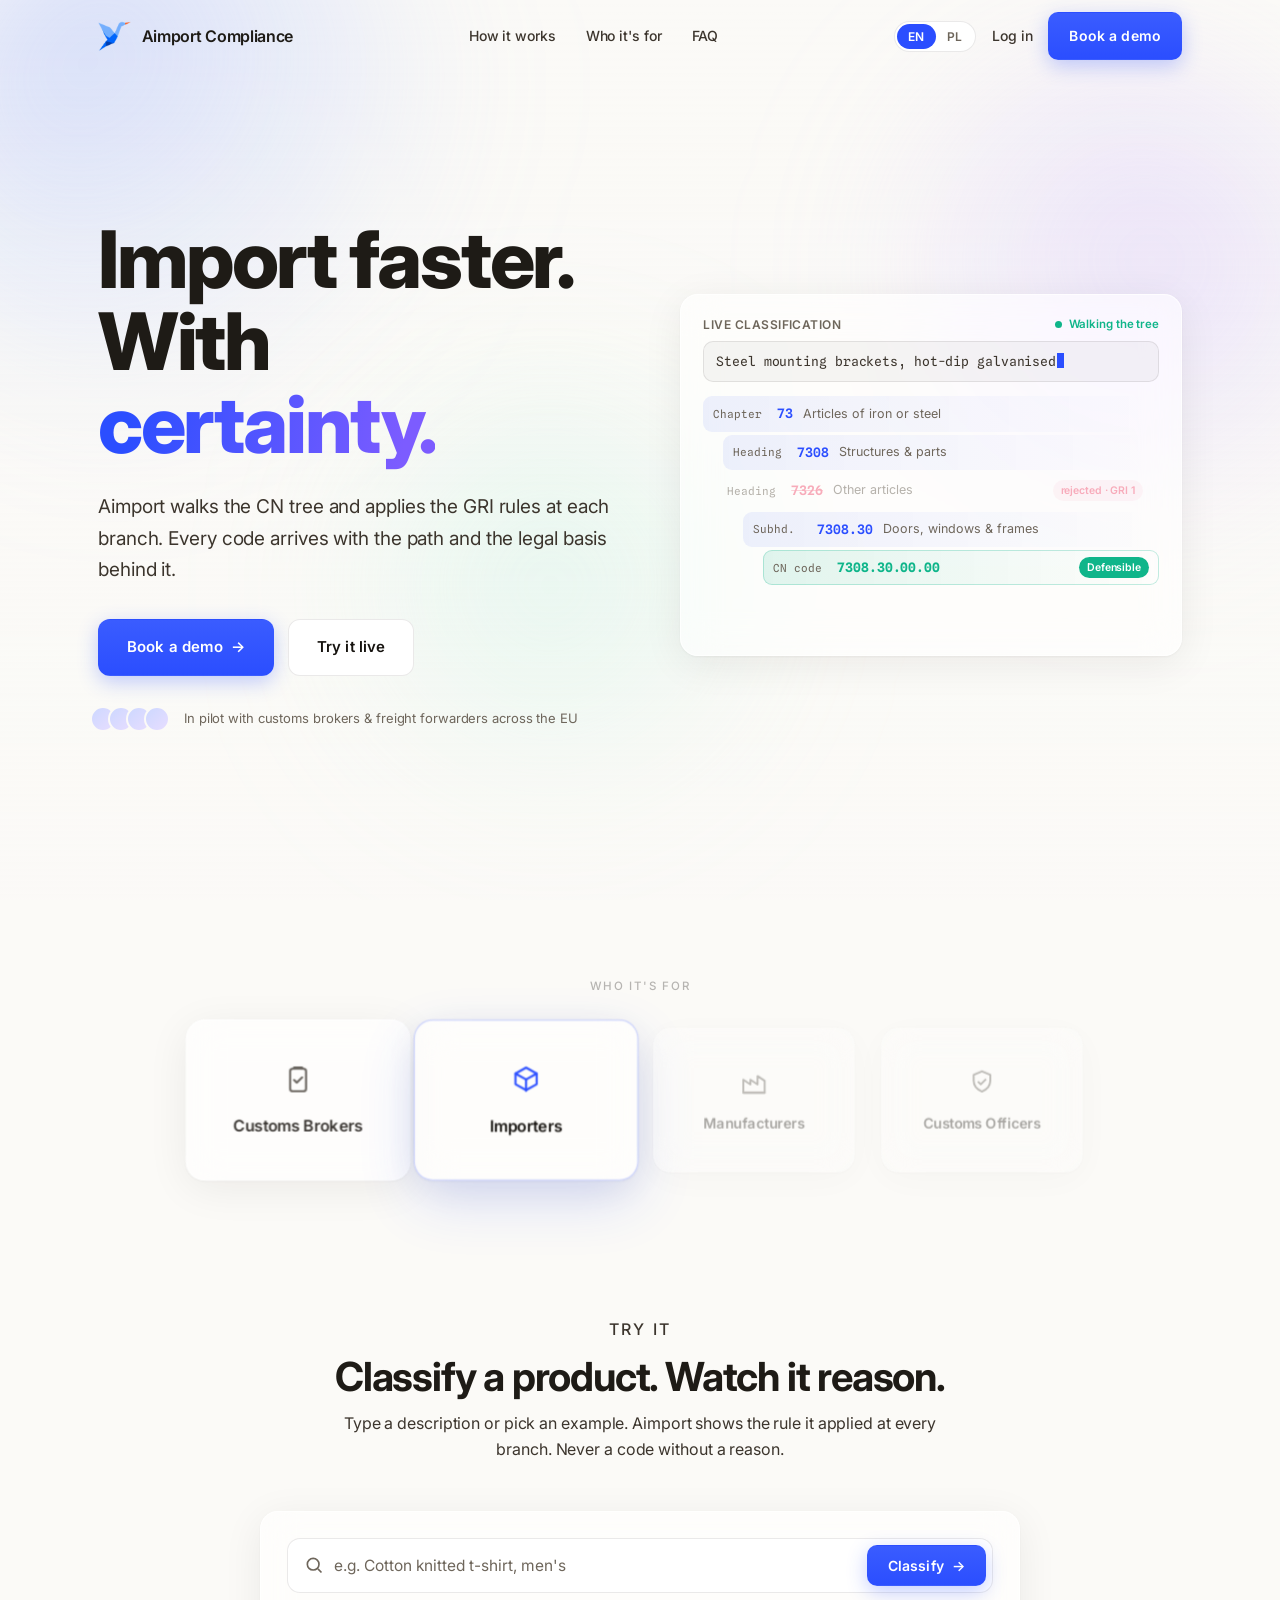
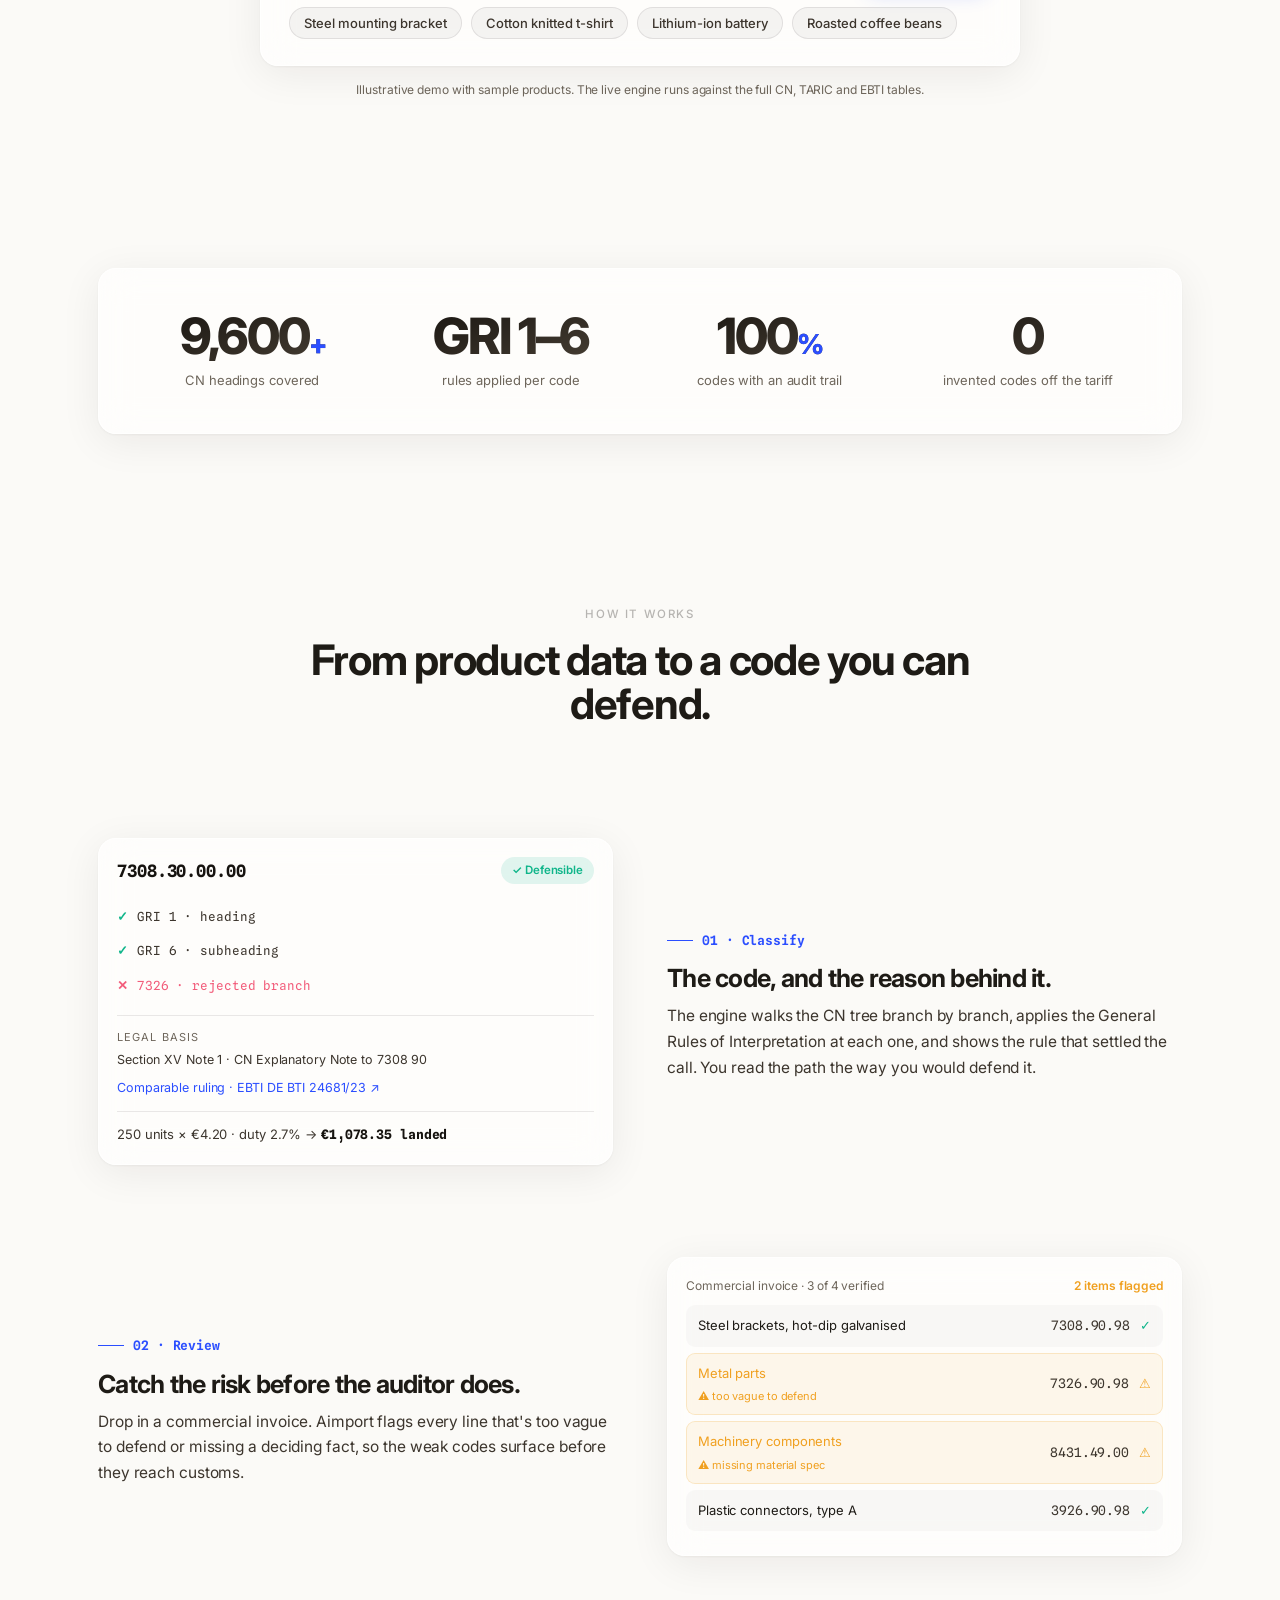
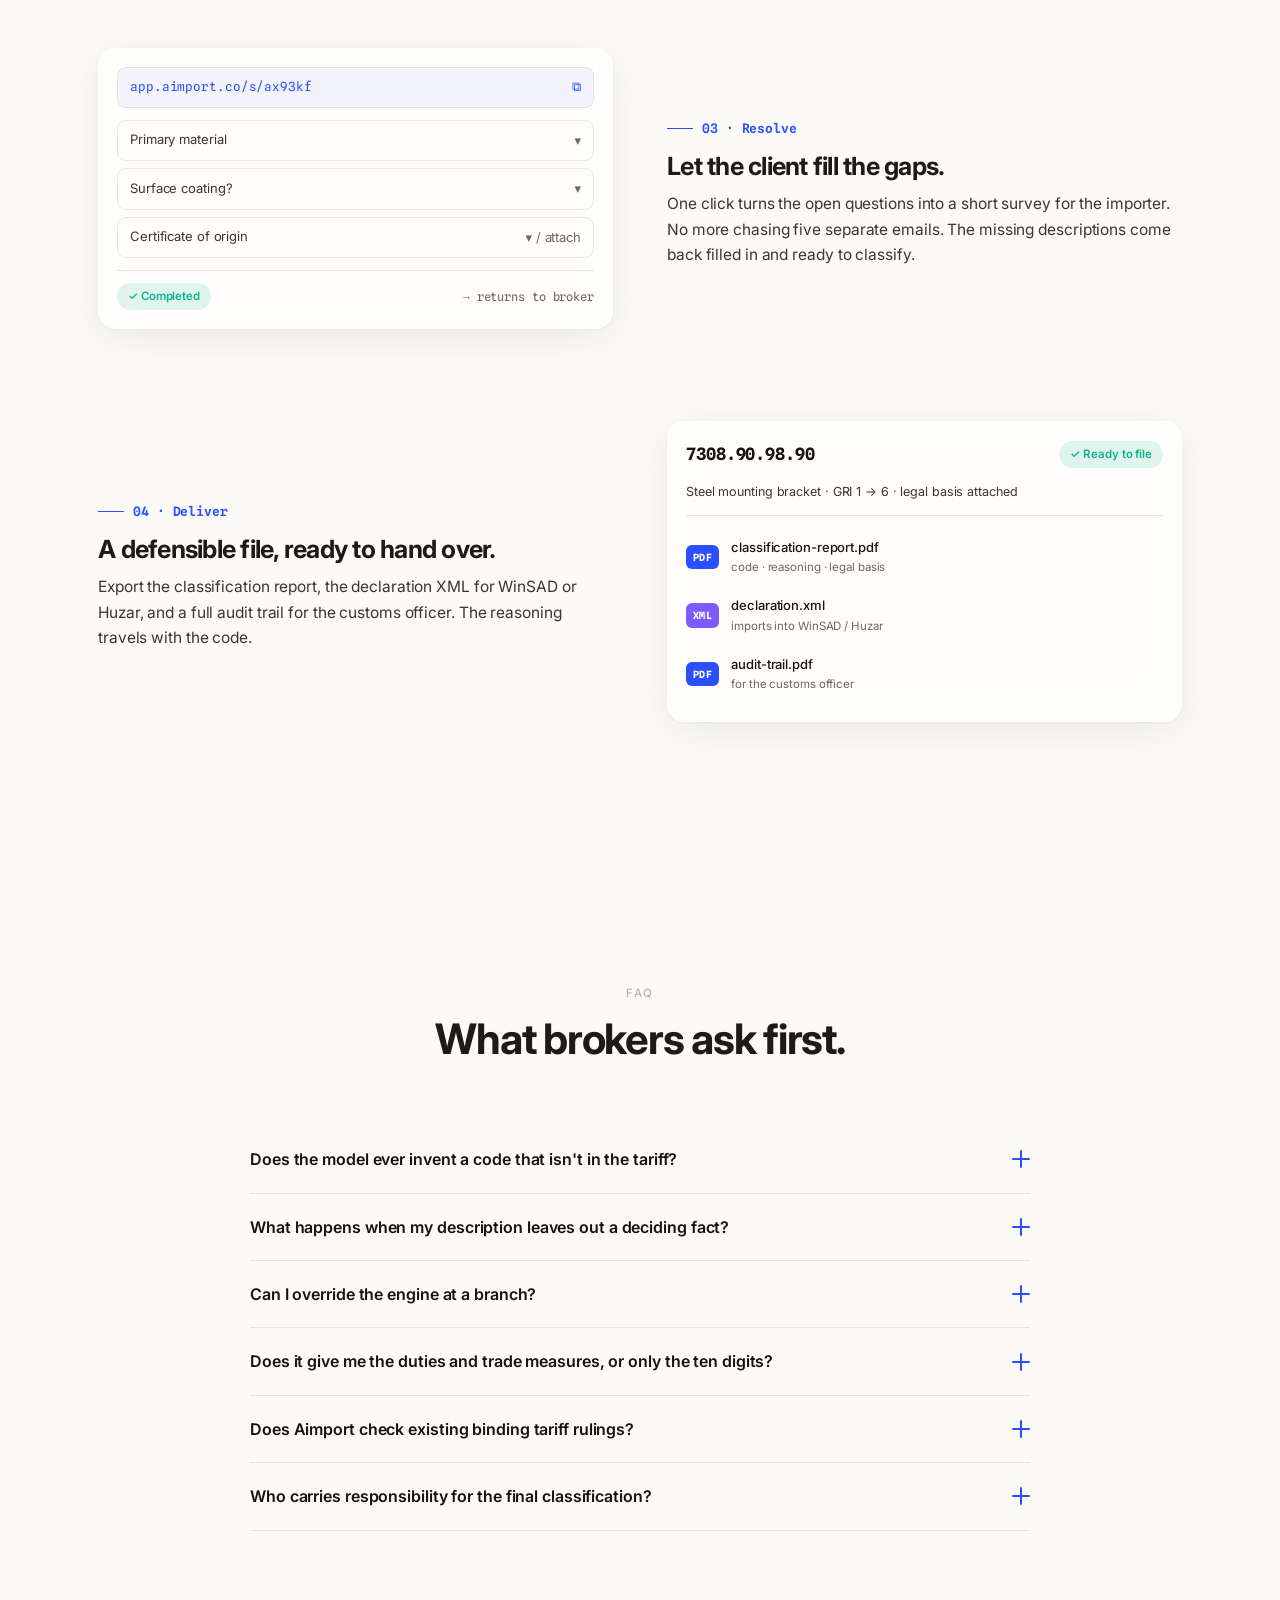
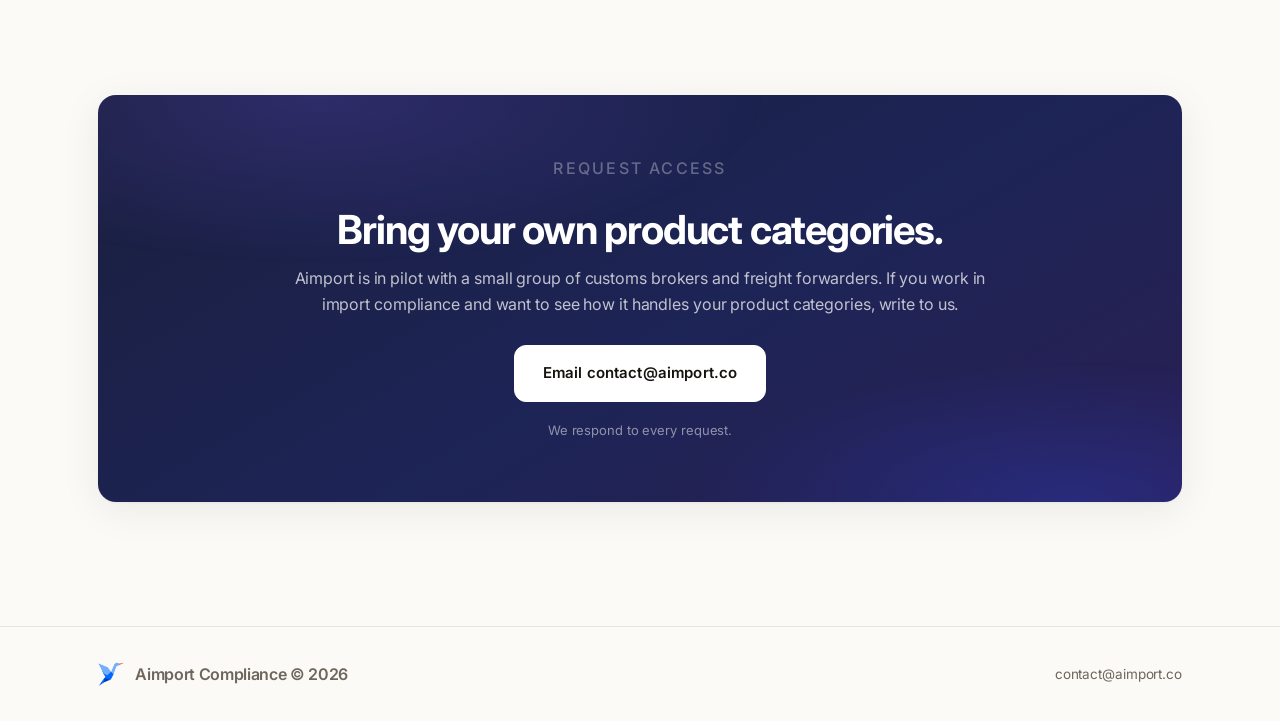
==== commit 59fac4fa: "redesign: remove em-dashes from all copy (EN + PL) Rewrite 12 prose sentences to read naturally with" ====
--- a/index.html
+++ b/index.html
@@ -3,7 +3,7 @@
 <head>
 <meta charset="utf-8">
 <meta name="viewport" content="width=device-width, initial-scale=1">
-<title>Aimport Compliance — EU Tariff Classification</title>
+<title>Aimport Compliance · EU Tariff Classification</title>
 <meta name="description" content="Aimport walks the CN tree and applies the GRI rules at each branch. Every code arrives with the path and the legal basis behind it.">
 <link rel="preconnect" href="https://fonts.googleapis.com">
 <link rel="preconnect" href="https://fonts.gstatic.com" crossorigin>
@@ -371,7 +371,7 @@
   <div class="wrap hero-grid">
     <div>
       <h1 class="reveal d1" data-i18n-html="hero.h1">Import faster.<br>With <span class="grad">certainty.</span></h1>
-      <p class="hero-sub reveal d2" data-i18n="hero.sub">Aimport walks the CN tree and applies the GRI rules at each branch. Every code arrives with the path — and the legal basis behind it.</p>
+      <p class="hero-sub reveal d2" data-i18n="hero.sub">Aimport walks the CN tree and applies the GRI rules at each branch. Every code arrives with the path and the legal basis behind it.</p>
       <div class="hero-cta reveal d3">
         <a class="btn btn-primary btn-lg" data-i18n-html="hero.book" href="https://calendly.com/leo-goerg/aimport-demo" target="_blank" rel="noopener">Book a demo <span class="arr">→</span></a>
         <a class="btn btn-lg" data-i18n="hero.try" href="#demo">Try it live</a>
@@ -435,7 +435,7 @@
     <div class="demo-head reveal">
       <p class="eyebrow" data-i18n="demo.eyebrow">Try it</p>
       <h2 data-i18n="demo.h2">Classify a product. Watch it reason.</h2>
-      <p data-i18n="demo.p">Type a description or pick an example. Aimport shows the rule it applied at every branch — never a code without a reason.</p>
+      <p data-i18n="demo.p">Type a description or pick an example. Aimport shows the rule it applied at every branch. Never a code without a reason.</p>
     </div>
 
     <div class="glass classifier reveal d1">
@@ -455,7 +455,7 @@
         <ul class="cl-trail" id="clTrail"></ul>
         <div class="cl-final" id="clFinal">
           <div>
-            <div class="fcode" id="fCode">—</div>
+            <div class="fcode" id="fCode"></div>
             <div class="flbl" id="fLbl"></div>
           </div>
           <div class="fcost">
@@ -493,18 +493,18 @@
     <div class="feat reveal">
       <div class="feat-copy">
         <span class="step-no" data-i18n="f1.step">01 · Classify</span>
-        <h3 data-i18n="f1.h">The code — and the reason behind it.</h3>
+        <h3 data-i18n="f1.h">The code, and the reason behind it.</h3>
         <p data-i18n="f1.p">The engine walks the CN tree branch by branch, applies the General Rules of Interpretation at each one, and shows the rule that settled the call. You read the path the way you would defend it.</p>
       </div>
       <div class="glass mock">
         <div class="mock-top"><span class="mcode">7308.30.00.00</span><span class="pill pill-ok" data-i18n="f1.pill">✓ Defensible</span></div>
-        <div class="mline"><span class="ck">✓</span><span data-i18n="f1.l1"> GRI 1 — heading</span></div>
-        <div class="mline"><span class="ck">✓</span><span data-i18n="f1.l2"> GRI 6 — subheading</span></div>
-        <div class="mline rej"><span class="ck">✕</span><span data-i18n="f1.l3"> 7326 — rejected branch</span></div>
+        <div class="mline"><span class="ck">✓</span><span data-i18n="f1.l1"> GRI 1 · heading</span></div>
+        <div class="mline"><span class="ck">✓</span><span data-i18n="f1.l2"> GRI 6 · subheading</span></div>
+        <div class="mline rej"><span class="ck">✕</span><span data-i18n="f1.l3"> 7326 · rejected branch</span></div>
         <hr class="mdiv">
         <div class="mlegal-lbl" data-i18n="f1.legal_lbl">Legal basis</div>
         <div class="mlegal" data-i18n="f1.legal">Section XV Note 1 · CN Explanatory Note to 7308 90</div>
-        <a class="mbti" data-i18n="f1.bti" href="https://ec.europa.eu/taxation_customs/dds2/ebti/ebti_home.jsp?Lang=en" target="_blank" rel="noopener">Comparable ruling — EBTI DE BTI 24681/23 ↗</a>
+        <a class="mbti" data-i18n="f1.bti" href="https://ec.europa.eu/taxation_customs/dds2/ebti/ebti_home.jsp?Lang=en" target="_blank" rel="noopener">Comparable ruling · EBTI DE BTI 24681/23 ↗</a>
         <hr class="mdiv">
         <div class="mcost" data-i18n-html="f1.cost">250 units × €4.20 · duty 2.7% → <b>€1,078.35 landed</b></div>
       </div>
@@ -531,7 +531,7 @@
       <div class="feat-copy">
         <span class="step-no" data-i18n="f3.step">03 · Resolve</span>
         <h3 data-i18n="f3.h">Let the client fill the gaps.</h3>
-        <p data-i18n="f3.p">One click turns the open questions into a short survey for the importer. No more chasing five separate emails — the missing descriptions come back filled in and ready to classify.</p>
+        <p data-i18n="f3.p">One click turns the open questions into a short survey for the importer. No more chasing five separate emails. The missing descriptions come back filled in and ready to classify.</p>
       </div>
       <div class="glass mock">
         <div class="sv-link"><span>app.aimport.co/s/ax93kf</span><span>⧉</span></div>
@@ -571,7 +571,7 @@
     </div>
     <div class="faq-list reveal d1">
       <details class="faq-item"><summary><span data-i18n="faq.q1">Does the model ever invent a code that isn't in the tariff?</span><span class="mk"></span></summary><div class="ans"><p data-i18n="faq.a1">No. At each branch the engine hands the model the candidate headings it pulled from the CN and TARIC tables, and the model picks one or asks for a fact. A code outside that list cannot reach the result, because the model never writes the digits itself.</p></div></details>
-      <details class="faq-item"><summary><span data-i18n="faq.q2">What happens when my description leaves out a deciding fact?</span><span class="mk"></span></summary><div class="ans"><p data-i18n="faq.a2">The engine stops at the branch where the facts run out and asks one question — the same question a classifier would ask: knitted or woven, steel or aluminium. You answer, and the reasoning continues from that branch instead of starting over.</p></div></details>
+      <details class="faq-item"><summary><span data-i18n="faq.q2">What happens when my description leaves out a deciding fact?</span><span class="mk"></span></summary><div class="ans"><p data-i18n="faq.a2">The engine stops at the branch where the facts run out and asks one question, the same one a classifier would ask: knitted or woven, steel or aluminium. You answer, and the reasoning continues from that branch instead of starting over.</p></div></details>
       <details class="faq-item"><summary><span data-i18n="faq.q3">Can I override the engine at a branch?</span><span class="mk"></span></summary><div class="ans"><p data-i18n="faq.a3">Yes. Each branch shows the candidates the engine weighed and the rule it applied. Pick a different candidate and the trail records your choice, then the reasoning continues from there. You stay the declarant, and the engine shows its work either way.</p></div></details>
       <details class="faq-item"><summary><span data-i18n="faq.q4">Does it give me the duties and trade measures, or only the ten digits?</span><span class="mk"></span></summary><div class="ans"><p data-i18n="faq.a4">Both. The engine returns the code, then the measures that attach to it for the origin you enter: the third-country duty, any anti-dumping or countervailing duty, suspensions, and quotas. You see the rate you would declare on entry, not the heading on its own.</p></div></details>
       <details class="faq-item"><summary><span data-i18n="faq.q5">Does Aimport check existing binding tariff rulings?</span><span class="mk"></span></summary><div class="ans"><p data-i18n="faq.a5">Yes. It searches the EBTI database for binding rulings on goods like yours and shows them next to the result. You see how customs classified comparable products before you commit to a heading, and you spot a conflict before an officer does.</p></div></details>
@@ -602,14 +602,14 @@
 
 <script>
 /* =========================================================
-   i18n — English source in the HTML, Polish overrides below.
+   i18n: English source in the HTML, Polish overrides below.
    Natural customs-broker Polish: GRI→ORINS, BTI→WIT, "1 078,35 €".
    ========================================================= */
 var PL={
   "nav.how":"Jak to działa","nav.who":"Dla kogo","nav.faq":"FAQ","nav.login":"Zaloguj się","nav.book":"Umów demo",
 
   "hero.h1":'Importuj szybciej.<br>Z <span class="grad">pewnością.</span>',
-  "hero.sub":"Aimport przechodzi przez drzewo CN i na każdym rozgałęzieniu stosuje reguły ORINS. Każdy kod otrzymujesz wraz ze ścieżką — i podstawą prawną, która za nim stoi.",
+  "hero.sub":"Aimport przechodzi przez drzewo CN i na każdym rozgałęzieniu stosuje reguły ORINS. Każdy kod otrzymujesz wraz ze ścieżką i podstawą prawną, która za nim stoi.",
   "hero.book":'Umów demo <span class="arr">→</span>',
   "hero.try":"Wypróbuj na żywo",
   "hero.trust":"W pilotażu z agencjami celnymi i spedytorami w całej UE",
@@ -625,7 +625,7 @@
 
   "demo.eyebrow":"Wypróbuj",
   "demo.h2":"Zaklasyfikuj produkt. Zobacz, jak rozumuje.",
-  "demo.p":"Wpisz opis lub wybierz przykład. Aimport pokazuje regułę zastosowaną na każdym rozgałęzieniu — nigdy kod bez uzasadnienia.",
+  "demo.p":"Wpisz opis lub wybierz przykład. Aimport pokazuje regułę zastosowaną na każdym rozgałęzieniu. Nigdy kod bez uzasadnienia.",
   "demo.ph":"np. T-shirt bawełniany dziany, męski",
   "demo.classify":'Zaklasyfikuj <span class="arr">→</span>',
   "demo.chip.steel":"Stalowy wspornik montażowy","demo.chip.tshirt":"Bawełniany t-shirt dziany","demo.chip.battery":"Akumulator litowo-jonowy","demo.chip.coffee":"Palona kawa ziarnista",
@@ -636,21 +636,21 @@
 
   "feat.eyebrow":"Jak to działa","feat.h2":"Od danych produktu do kodu, którego obronisz.",
 
-  "f1.step":"01 · Klasyfikacja","f1.h":"Kod — i powód, który za nim stoi.",
+  "f1.step":"01 · Klasyfikacja","f1.h":"Kod i powód, który za nim stoi.",
   "f1.p":"Silnik przechodzi przez drzewo CN gałąź po gałęzi, na każdej stosuje ogólne reguły interpretacji i pokazuje regułę, która przesądziła o wyborze. Czytasz ścieżkę tak, jak byś jej bronił.",
-  "f1.pill":"✓ Do obrony","f1.l1":" ORINS 1 — pozycja","f1.l2":" ORINS 6 — podpozycja","f1.l3":" 7326 — gałąź odrzucona",
+  "f1.pill":"✓ Do obrony","f1.l1":" ORINS 1 · pozycja","f1.l2":" ORINS 6 · podpozycja","f1.l3":" 7326 · gałąź odrzucona",
   "f1.legal_lbl":"Podstawa prawna","f1.legal":"Uwaga 1 do sekcji XV · Noty wyjaśniające do CN, poz. 7308 90",
-  "f1.bti":"Porównywalna WIT — EBTI DE BTI 24681/23 ↗",
+  "f1.bti":"Porównywalna WIT · EBTI DE BTI 24681/23 ↗",
   "f1.cost":'250 szt. × 4,20 € · cło 2,7% → <b>1 078,35 € po odprawie</b>',
 
   "f2.step":"02 · Weryfikacja","f2.h":"Wychwyć ryzyko, zanim zrobi to audytor.",
-  "f2.p":"Wgraj fakturę handlową. Aimport oznacza każdą pozycję zbyt ogólną, by ją obronić, lub pozbawioną rozstrzygającego faktu — słabe kody ujawniają się, zanim trafią do urzędu.",
+  "f2.p":"Wgraj fakturę handlową. Aimport oznacza każdą pozycję zbyt ogólną, by ją obronić, lub pozbawioną rozstrzygającego faktu. Słabe kody ujawniają się, zanim trafią do urzędu.",
   "f2.bar_l":"Faktura handlowa · 3 z 4 zweryfikowane","f2.bar_r":"2 pozycje oznaczone",
   "f2.r1":"Wsporniki stalowe, cynkowane ogniowo","f2.r2":"Części metalowe","f2.r2f":"⚠ zbyt ogólne, by obronić",
   "f2.r3":"Komponenty maszynowe","f2.r3f":"⚠ brak specyfikacji materiału","f2.r4":"Złącza z tworzywa, typ A",
 
   "f3.step":"03 · Uzupełnienie","f3.h":"Pozwól klientowi uzupełnić braki.",
-  "f3.p":"Jednym kliknięciem zamieniasz otwarte pytania w krótką ankietę dla importera. Koniec z pisaniem pięciu osobnych maili — brakujące opisy wracają uzupełnione i gotowe do klasyfikacji.",
+  "f3.p":"Jednym kliknięciem zamieniasz otwarte pytania w krótką ankietę dla importera. Koniec z pisaniem pięciu osobnych maili. Brakujące opisy wracają uzupełnione i gotowe do klasyfikacji.",
   "f3.q1":"Materiał podstawowy","f3.q2":"Powłoka powierzchniowa?","f3.q3":"Świadectwo pochodzenia","f3.attach":"▾ / załącz",
   "f3.completed":"✓ Wypełniono","f3.returns":"→ wraca do agencji",
 
@@ -663,13 +663,13 @@
   "faq.q1":"Czy model kiedykolwiek wymyśla kod, którego nie ma w taryfie?",
   "faq.a1":"Nie. Na każdym rozgałęzieniu silnik podaje modelowi kandydujące pozycje pobrane z tabel CN i TARIC, a model wybiera jedną z nich albo prosi o fakt. Kod spoza tej listy nie trafi do wyniku, bo model nigdy sam nie wpisuje cyfr.",
   "faq.q2":"Co się dzieje, gdy w opisie brakuje rozstrzygającego faktu?",
-  "faq.a2":"Silnik zatrzymuje się na rozgałęzieniu, na którym kończą się fakty, i zadaje jedno pytanie — to samo, które zadałby klasyfikator: dziane czy tkane, stal czy aluminium. Odpowiadasz, a rozumowanie biegnie dalej od tej gałęzi, zamiast zaczynać od nowa.",
+  "faq.a2":"Silnik zatrzymuje się na rozgałęzieniu, na którym kończą się fakty, i zadaje jedno pytanie, to samo, które zadałby klasyfikator: dziane czy tkane, stal czy aluminium. Odpowiadasz, a rozumowanie biegnie dalej od tej gałęzi, zamiast zaczynać od nowa.",
   "faq.q3":"Czy mogę nadpisać decyzję silnika na rozgałęzieniu?",
   "faq.a3":"Tak. Każde rozgałęzienie pokazuje kandydatów, których silnik rozważył, oraz zastosowaną regułę. Wybierz innego kandydata, a ślad zapisze Twój wybór i rozumowanie potoczy się dalej. Pozostajesz zgłaszającym, a silnik i tak pokazuje swoją pracę.",
   "faq.q4":"Czy dostaję cła i środki taryfowe, czy tylko dziesięć cyfr?",
   "faq.a4":"Jedno i drugie. Silnik zwraca kod, a następnie środki przypisane do niego dla wskazanego pochodzenia: cło dla państw trzecich, ewentualne cło antydumpingowe lub wyrównawcze, zawieszenia i kontyngenty. Widzisz stawkę, którą zadeklarujesz przy odprawie, a nie samą pozycję.",
   "faq.q5":"Czy Aimport sprawdza istniejące wiążące informacje taryfowe?",
-  "faq.a5":"Tak. Przeszukuje bazę EBTI w poszukiwaniu wiążących informacji taryfowych (WIT) dla towarów podobnych do Twojego i pokazuje je obok wyniku. Widzisz, jak organy celne sklasyfikowały porównywalne produkty, zanim zdecydujesz się na pozycję — i wychwytujesz konflikt wcześniej niż funkcjonariusz.",
+  "faq.a5":"Tak. Przeszukuje bazę EBTI w poszukiwaniu wiążących informacji taryfowych (WIT) dla towarów podobnych do Twojego i pokazuje je obok wyniku. Widzisz, jak organy celne sklasyfikowały porównywalne produkty, zanim zdecydujesz się na pozycję. Konflikt wychwytujesz wcześniej niż funkcjonariusz.",
   "faq.q6":"Kto ponosi odpowiedzialność za ostateczną klasyfikację?",
   "faq.a6":"Ty. Zgłaszający podpisuje zgłoszenie i odpowiada za wynik. Aimport daje Ci rozumowanie do sprawdzenia i ślad do obrony, ale niczego nie składa w Twoim imieniu.",
 
@@ -820,26 +820,26 @@
       q:{en:'Steel mounting brackets, hot-dip galvanised',pl:'Wsporniki stalowe, cynkowane ogniowo'},
       lbl:{en:'Structures & parts of iron or steel',pl:'Konstrukcje i części z żeliwa lub stali'},
       cost:{en:'€1,078.35',pl:'1 078,35 €'},
-      trail:{en:[['rule','GRI 1','Heading 73 — articles of iron or steel'],['x','GRI 1','7326 (other articles) rejected — bracket is a structural part'],['rule','GRI 6','Subheading 7308.30 — frames & thresholds'],['ok','Result','7308.30.00.00 · Section XV Note 1']],
-             pl:[['rule','ORINS 1','Pozycja 73 — artykuły z żeliwa lub stali'],['x','ORINS 1','7326 (pozostałe artykuły) odrzucone — wspornik jest częścią konstrukcyjną'],['rule','ORINS 6','Podpozycja 7308.30 — ramy i progi'],['ok','Wynik','7308.30.00.00 · uwaga 1 do sekcji XV']]}},
+      trail:{en:[['rule','GRI 1','Heading 73 · articles of iron or steel'],['x','GRI 1','7326 (other articles) rejected · bracket is a structural part'],['rule','GRI 6','Subheading 7308.30 · frames & thresholds'],['ok','Result','7308.30.00.00 · Section XV Note 1']],
+             pl:[['rule','ORINS 1','Pozycja 73 · artykuły z żeliwa lub stali'],['x','ORINS 1','7326 (pozostałe artykuły) odrzucone · wspornik jest częścią konstrukcyjną'],['rule','ORINS 6','Podpozycja 7308.30 · ramy i progi'],['ok','Wynik','7308.30.00.00 · uwaga 1 do sekcji XV']]}},
     tshirt:{code:'6109.10.00.10',
       q:{en:"Cotton knitted t-shirt, men's",pl:'Bawełniany t-shirt dziany, męski'},
       lbl:{en:'T-shirts, knitted, of cotton',pl:'T-shirty, dziane, z bawełny'},
       cost:{en:'€612.00',pl:'612,00 €'},
-      trail:{en:[['rule','GRI 1','Chapter 61 — knitted apparel (vs 62 woven)'],['rule','GRI 1','Heading 6109 — T-shirts & vests'],['rule','GRI 6','Subheading 6109.10 — of cotton'],['ok','Result','6109.10.00.10 · CN Note to Ch. 61']],
-             pl:[['rule','ORINS 1','Dział 61 — odzież dziana (a nie 62 tkana)'],['rule','ORINS 1','Pozycja 6109 — T-shirty i koszulki'],['rule','ORINS 6','Podpozycja 6109.10 — z bawełny'],['ok','Wynik','6109.10.00.10 · uwaga do działu 61']]}},
+      trail:{en:[['rule','GRI 1','Chapter 61 · knitted apparel (vs 62 woven)'],['rule','GRI 1','Heading 6109 · T-shirts & vests'],['rule','GRI 6','Subheading 6109.10 · of cotton'],['ok','Result','6109.10.00.10 · CN Note to Ch. 61']],
+             pl:[['rule','ORINS 1','Dział 61 · odzież dziana (a nie 62 tkana)'],['rule','ORINS 1','Pozycja 6109 · T-shirty i koszulki'],['rule','ORINS 6','Podpozycja 6109.10 · z bawełny'],['ok','Wynik','6109.10.00.10 · uwaga do działu 61']]}},
     battery:{code:'8507.60.00.00',
       q:{en:'Lithium-ion battery, rechargeable',pl:'Akumulator litowo-jonowy, wielokrotnego ładowania'},
       lbl:{en:'Lithium-ion accumulators',pl:'Akumulatory litowo-jonowe'},
       cost:{en:'€2,340.00',pl:'2 340,00 €'},
-      trail:{en:[['rule','GRI 1','Heading 8507 — electric accumulators'],['x','GRI 1','8506 (primary cells) rejected — battery is rechargeable'],['rule','GRI 6','Subheading 8507.60 — lithium-ion'],['ok','Result','8507.60.00.00 · ADD check flagged']],
-             pl:[['rule','ORINS 1','Pozycja 8507 — akumulatory elektryczne'],['x','ORINS 1','8506 (baterie pierwotne) odrzucone — akumulator jest wielokrotnego ładowania'],['rule','ORINS 6','Podpozycja 8507.60 — litowo-jonowe'],['ok','Wynik','8507.60.00.00 · sygnał: sprawdź cło antydumpingowe']]}},
+      trail:{en:[['rule','GRI 1','Heading 8507 · electric accumulators'],['x','GRI 1','8506 (primary cells) rejected · battery is rechargeable'],['rule','GRI 6','Subheading 8507.60 · lithium-ion'],['ok','Result','8507.60.00.00 · ADD check flagged']],
+             pl:[['rule','ORINS 1','Pozycja 8507 · akumulatory elektryczne'],['x','ORINS 1','8506 (baterie pierwotne) odrzucone · akumulator jest wielokrotnego ładowania'],['rule','ORINS 6','Podpozycja 8507.60 · litowo-jonowe'],['ok','Wynik','8507.60.00.00 · sygnał: sprawdź cło antydumpingowe']]}},
     coffee:{code:'0901.21.00.00',
       q:{en:'Roasted coffee beans, not decaffeinated',pl:'Kawa palona, niepozbawiona kofeiny'},
       lbl:{en:'Coffee, roasted, not decaffeinated',pl:'Kawa palona, niepozbawiona kofeiny'},
       cost:{en:'€845.50',pl:'845,50 €'},
-      trail:{en:[['rule','GRI 1','Heading 0901 — coffee'],['x','GRI 1','2101 (extracts) rejected — beans, not instant'],['rule','GRI 6','Subheading 0901.21 — roasted, caffeinated'],['ok','Result','0901.21.00.00 · 7.5% third-country duty']],
-             pl:[['rule','ORINS 1','Pozycja 0901 — kawa'],['x','ORINS 1','2101 (ekstrakty) odrzucone — ziarna, nie kawa rozpuszczalna'],['rule','ORINS 6','Podpozycja 0901.21 — palona, z kofeiną'],['ok','Wynik','0901.21.00.00 · cło dla państw trzecich 7,5%']]}}
+      trail:{en:[['rule','GRI 1','Heading 0901 · coffee'],['x','GRI 1','2101 (extracts) rejected · beans, not instant'],['rule','GRI 6','Subheading 0901.21 · roasted, caffeinated'],['ok','Result','0901.21.00.00 · 7.5% third-country duty']],
+             pl:[['rule','ORINS 1','Pozycja 0901 · kawa'],['x','ORINS 1','2101 (ekstrakty) odrzucone · ziarna, nie kawa rozpuszczalna'],['rule','ORINS 6','Podpozycja 0901.21 · palona, z kofeiną'],['ok','Wynik','0901.21.00.00 · cło dla państw trzecich 7,5%']]}}
   };
   var lang='en',last=null;
   var input=document.getElementById('clInput'),go=document.getElementById('clGo'),
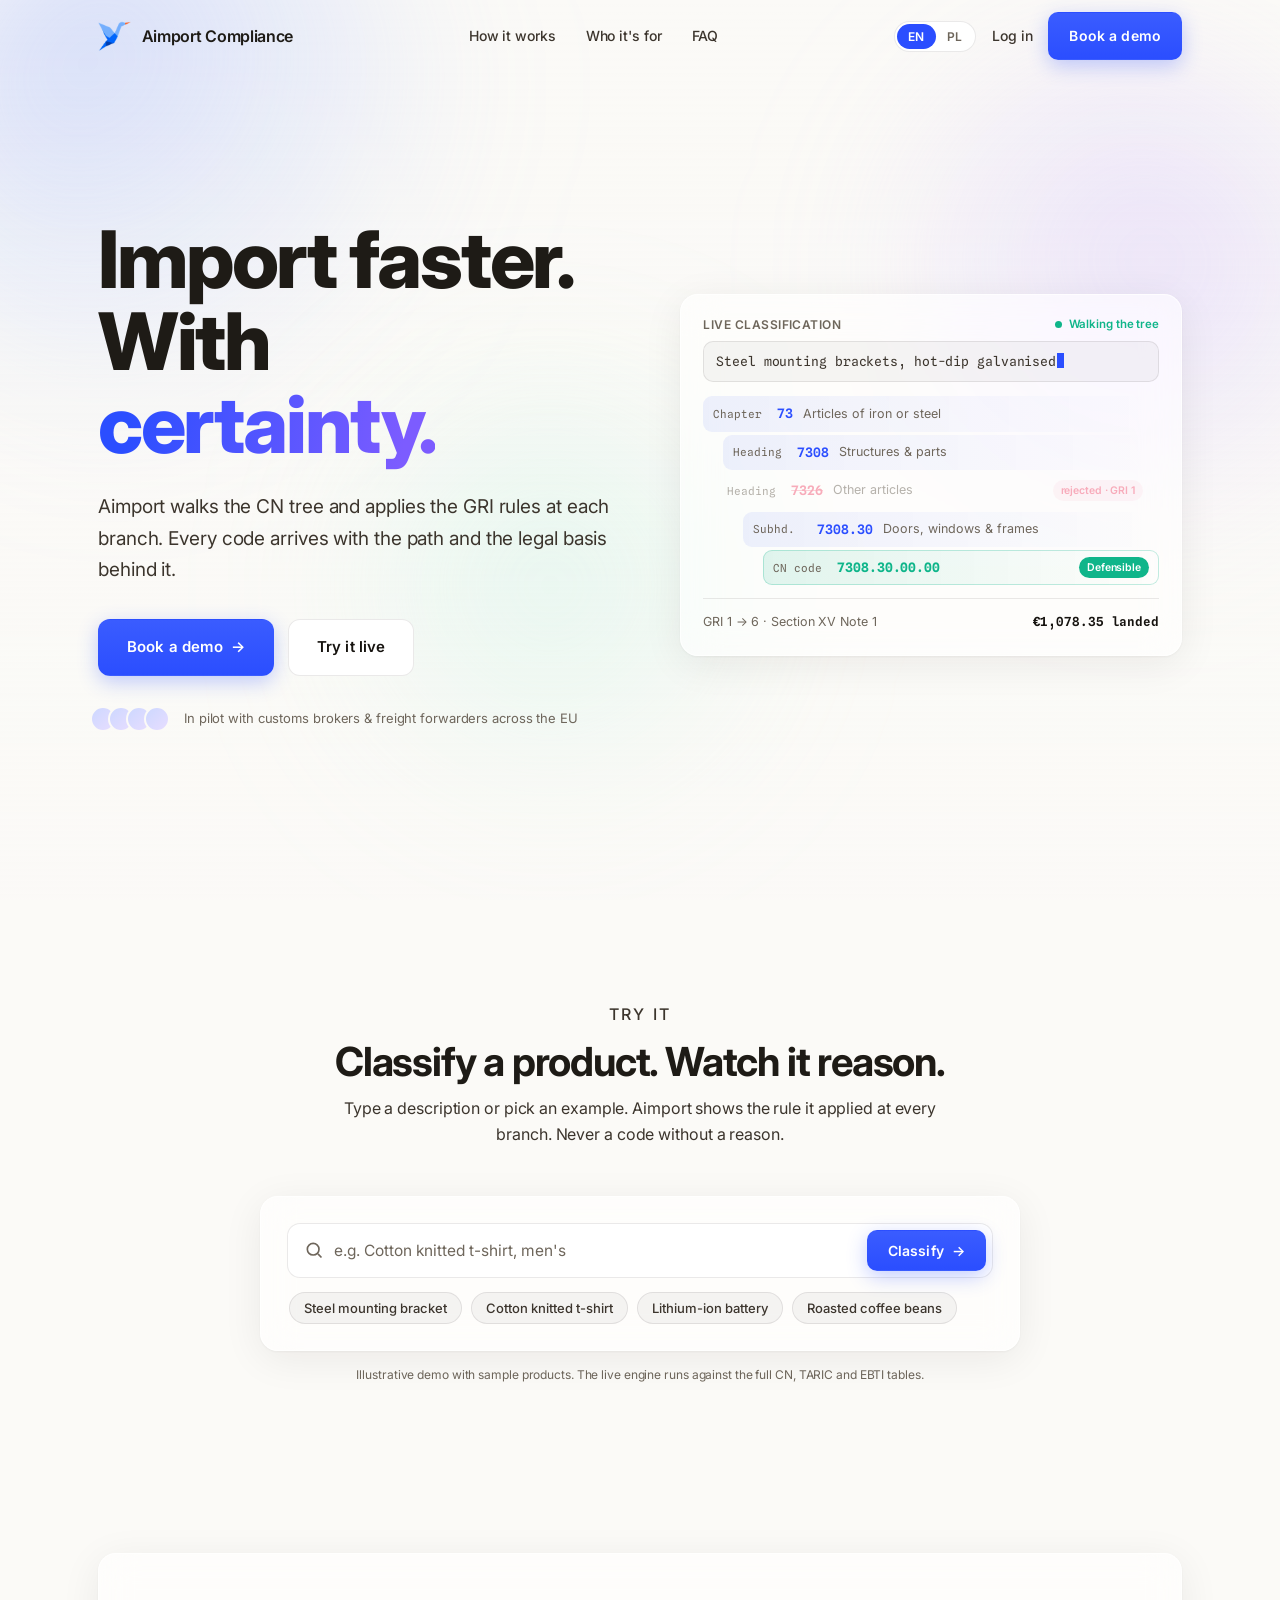
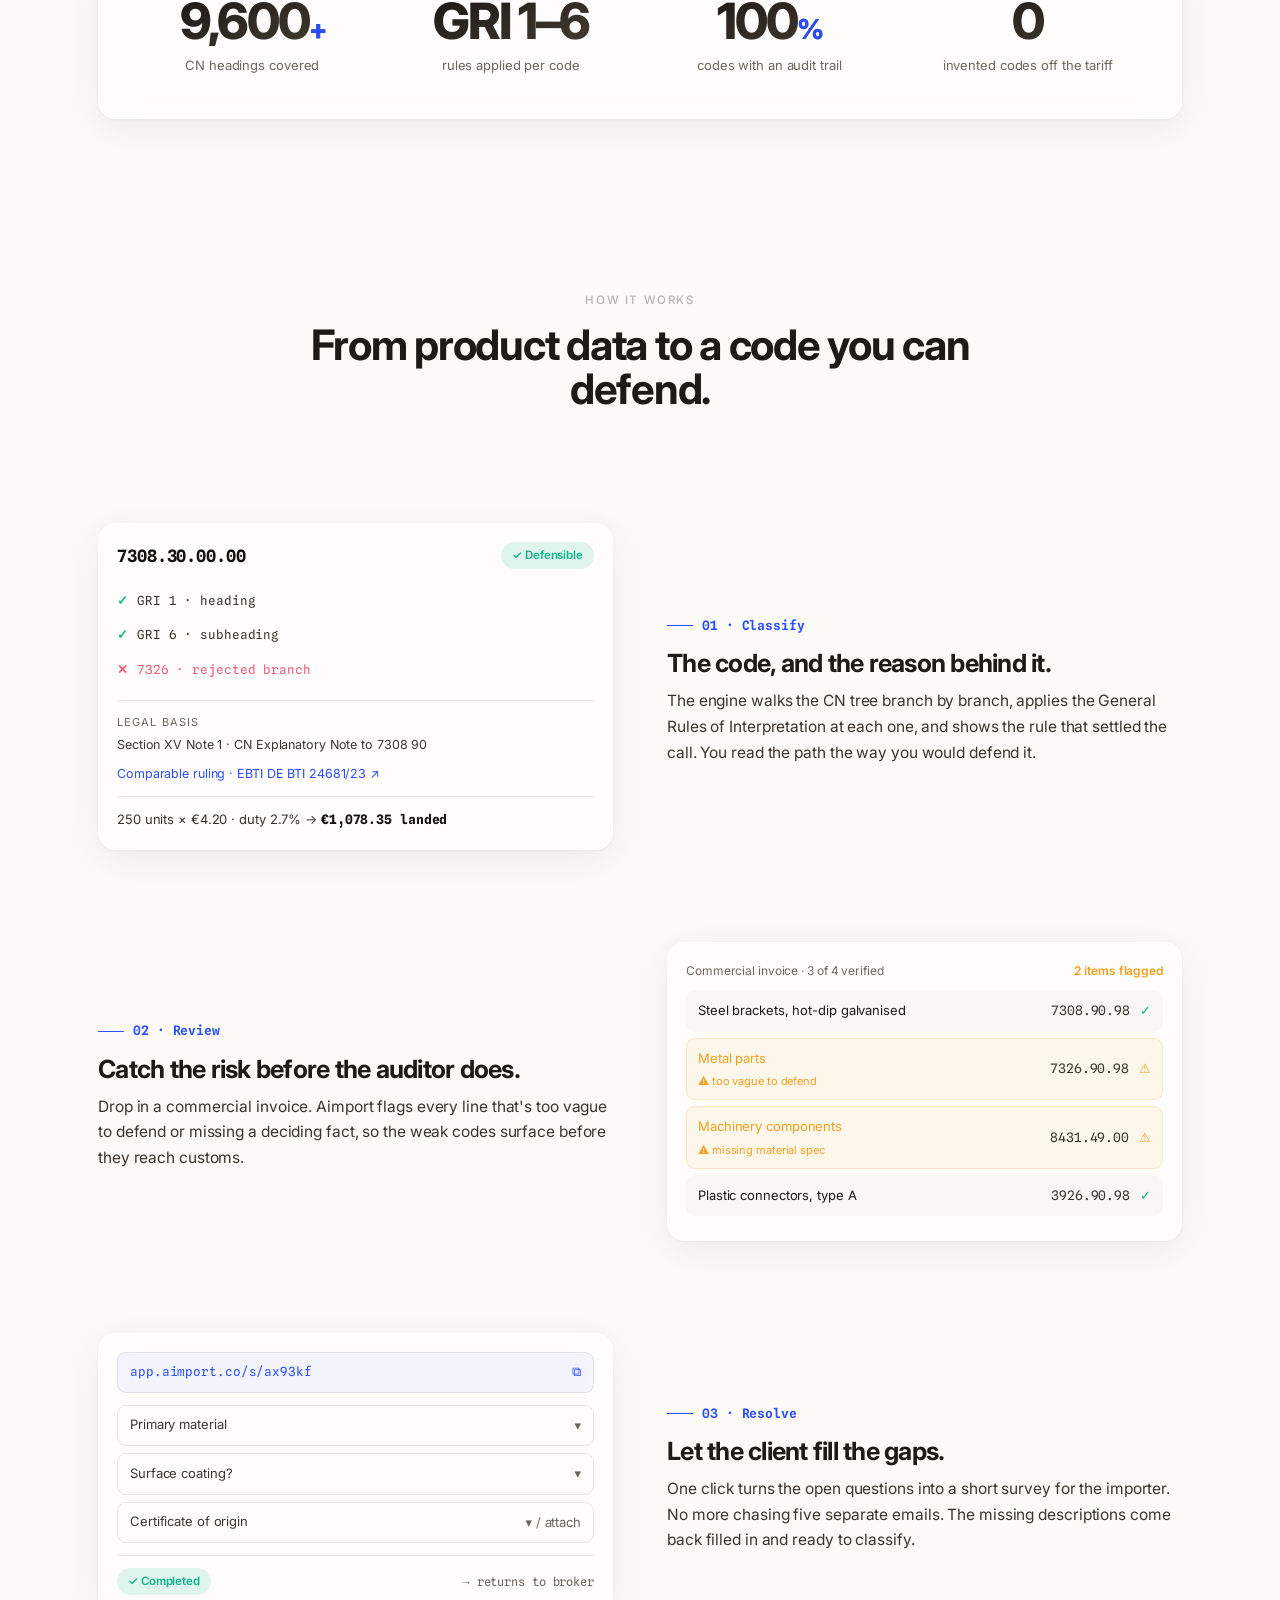
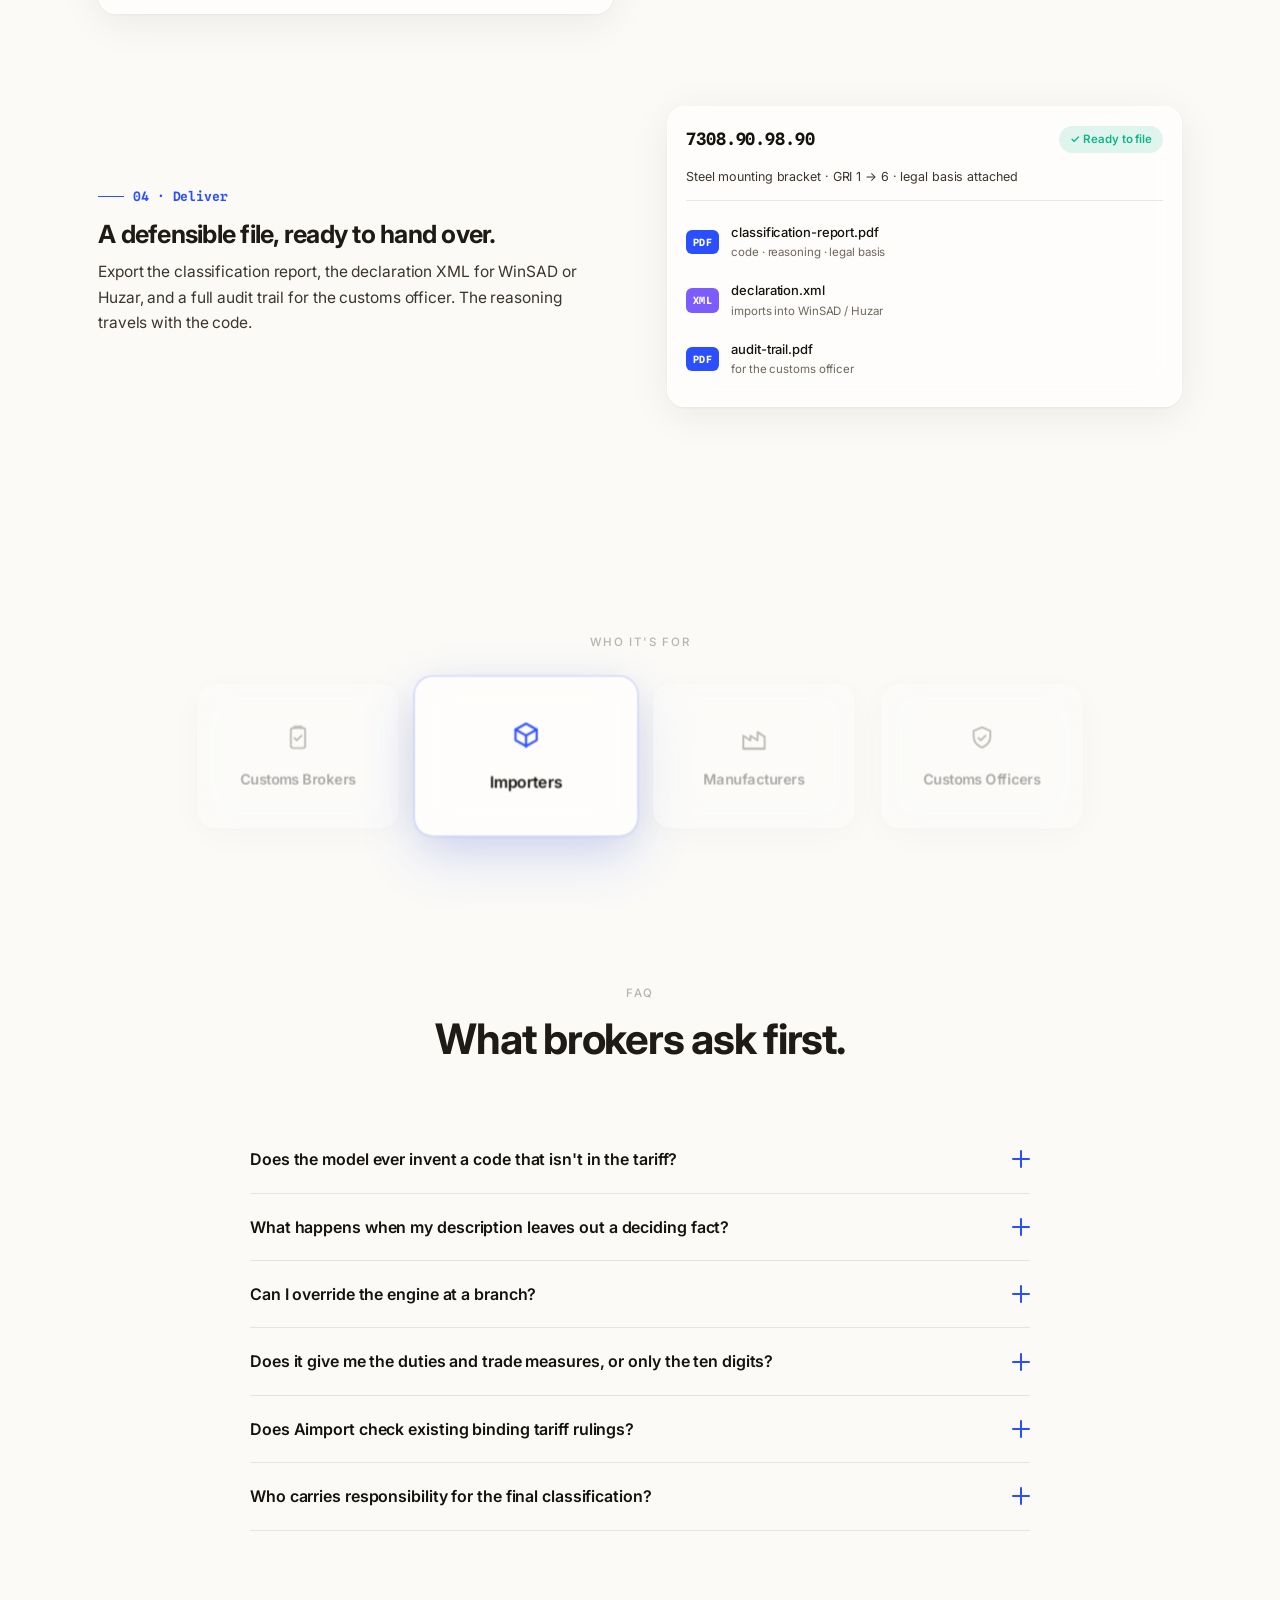
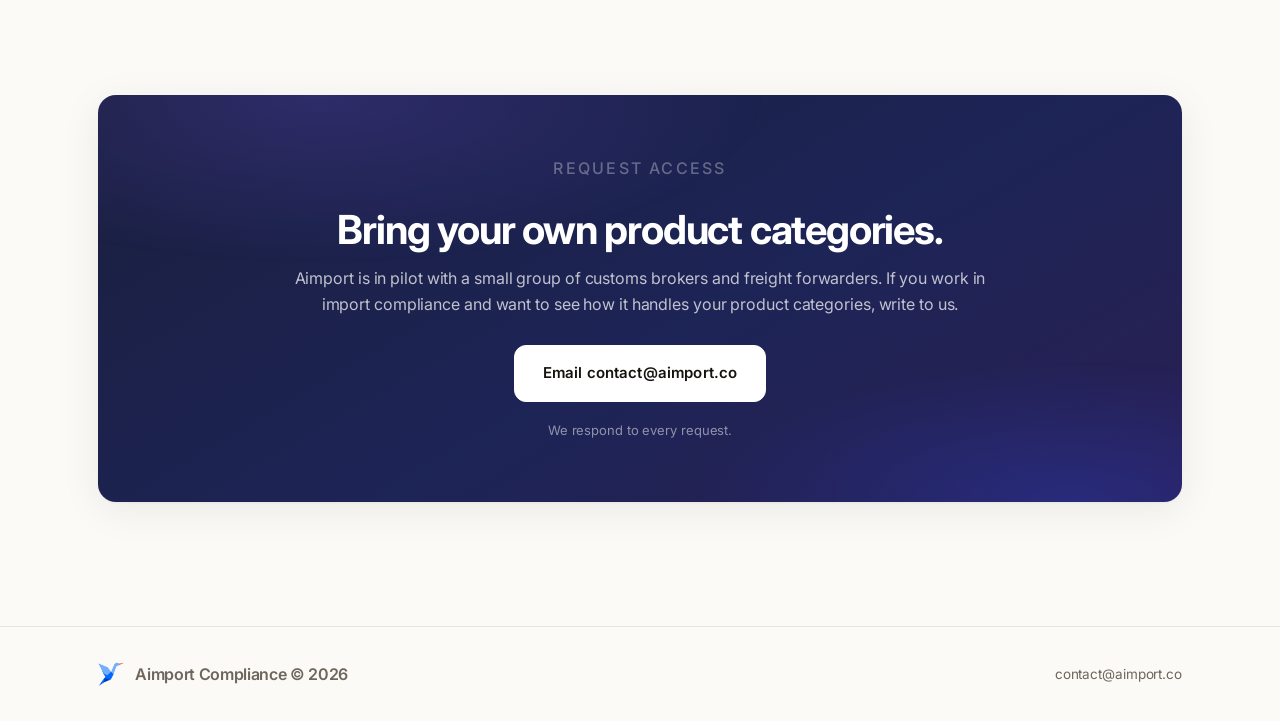
==== commit ef54d128: "redesign: wire Log In PIN gate + move Who-it's-for above FAQ - Log In now opens a light-themed PIN m" ====
--- a/index.html
+++ b/index.html
@@ -338,6 +338,28 @@
   .reveal{opacity:1;transform:none}
   .aurora b{opacity:.3}
 }
+
+/* ============ PIN access modal ============ */
+.pin-overlay{position:fixed;inset:0;z-index:100;display:none;align-items:center;justify-content:center;padding:24px;
+  background:rgba(22,19,15,.34);backdrop-filter:blur(7px) saturate(120%);-webkit-backdrop-filter:blur(7px) saturate(120%)}
+.pin-overlay.open{display:flex;animation:fadeUp .3s cubic-bezier(.2,.8,.2,1)}
+.pin-card{position:relative;width:100%;max-width:382px;background:var(--surface);border:1px solid var(--glass-line);
+  border-radius:20px;box-shadow:0 30px 80px rgba(22,19,15,.28);padding:40px 34px 34px;text-align:center}
+.pin-close{position:absolute;top:14px;right:15px;width:30px;height:30px;border:0;background:transparent;cursor:pointer;
+  color:var(--muted);font-size:21px;line-height:1;border-radius:8px;transition:color .2s,background .2s}
+.pin-close:hover{color:var(--ink);background:rgba(22,19,15,.05)}
+.pin-label{font-size:11px;font-weight:600;letter-spacing:.14em;text-transform:uppercase;color:rgba(22,19,15,.3)}
+.pin-card h3{font-size:22px;font-weight:700;margin:10px 0 8px}
+.pin-sub{font-size:13.5px;color:var(--muted);margin:0 0 22px}
+.pin-input{width:100%;text-align:center;font-family:var(--mono);font-size:26px;font-weight:600;letter-spacing:.45em;
+  padding:14px 12px 14px 18px;border:1px solid var(--line);border-radius:12px;background:var(--bg);color:var(--ink);outline:none;
+  transition:border-color .2s,box-shadow .2s}
+.pin-input::placeholder{color:var(--muted);letter-spacing:.3em}
+.pin-input:focus{border-color:var(--brand)}
+.pin-input.flash{border-color:var(--teal);box-shadow:0 0 0 3px rgba(15,181,138,.22)}
+.pin-error{font-size:13px;color:#dc2626;margin:14px 0 0;min-height:1.1em;opacity:0;transition:opacity .25s}
+.pin-error.show{opacity:1}
+.pin-error a{color:var(--brand)}
 </style>
 </head>
 <body>
@@ -360,7 +382,7 @@
         <button type="button" data-lang="en">EN</button>
         <button type="button" data-lang="pl">PL</button>
       </div>
-      <span class="nav-login" data-i18n="nav.login">Log in</span>
+      <span class="nav-login" data-i18n="nav.login" data-pin-trigger role="button" tabindex="0">Log in</span>
       <a class="btn btn-primary" data-i18n="nav.book" href="https://calendly.com/leo-goerg/aimport-demo" target="_blank" rel="noopener">Book a demo</a>
     </div>
   </div>
@@ -399,6 +421,139 @@
       <div class="tw-foot" id="twFoot">
         <span data-i18n="tw.foot1">GRI 1 → 6 · Section XV Note 1</span>
         <span class="total" data-i18n="tw.total">€1,078.35 landed</span>
+      </div>
+    </div>
+  </div>
+</section>
+
+<!-- ============ INTERACTIVE CLASSIFIER ============ -->
+<section class="demo" id="demo">
+  <div class="wrap">
+    <div class="demo-head reveal">
+      <p class="eyebrow" data-i18n="demo.eyebrow">Try it</p>
+      <h2 data-i18n="demo.h2">Classify a product. Watch it reason.</h2>
+      <p data-i18n="demo.p">Type a description or pick an example. Aimport shows the rule it applied at every branch. Never a code without a reason.</p>
+    </div>
+
+    <div class="glass classifier reveal d1">
+      <div class="cl-bar">
+        <svg width="20" height="20" viewBox="0 0 24 24" fill="none" stroke="currentColor" stroke-width="2"><circle cx="11" cy="11" r="7"/><path d="M21 21l-4.3-4.3"/></svg>
+        <input id="clInput" type="text" data-i18n-ph="demo.ph" placeholder="e.g. Cotton knitted t-shirt, men's" autocomplete="off">
+        <button class="btn btn-primary cl-go" id="clGo" data-i18n-html="demo.classify">Classify <span class="arr">→</span></button>
+      </div>
+      <div class="cl-chips" id="clChips">
+        <button data-k="steel" data-i18n="demo.chip.steel">Steel mounting bracket</button>
+        <button data-k="tshirt" data-i18n="demo.chip.tshirt">Cotton knitted t-shirt</button>
+        <button data-k="battery" data-i18n="demo.chip.battery">Lithium-ion battery</button>
+        <button data-k="coffee" data-i18n="demo.chip.coffee">Roasted coffee beans</button>
+      </div>
+
+      <div class="cl-result" id="clResult">
+        <ul class="cl-trail" id="clTrail"></ul>
+        <div class="cl-final" id="clFinal">
+          <div>
+            <div class="fcode" id="fCode"></div>
+            <div class="flbl" id="fLbl"></div>
+          </div>
+          <div class="fcost">
+            <span class="fbadge" data-i18n="demo.defensible">Defensible</span>
+            <div style="margin-top:8px"><b id="fCost"></b><div class="flbl" data-i18n="demo.landed">est. landed cost</div></div>
+          </div>
+        </div>
+      </div>
+    </div>
+    <p class="disclaimer" data-i18n="demo.disclaimer">Illustrative demo with sample products. The live engine runs against the full CN, TARIC and EBTI tables.</p>
+  </div>
+</section>
+
+<!-- ============ STATS ============ -->
+<section class="stats">
+  <div class="wrap">
+    <div class="glass stats-wrap" id="stats">
+      <div class="stat"><div class="num" data-to="9600" data-suf-en="+" data-suf-pl="+">0</div><div class="lbl" data-i18n="stat.1">CN headings covered</div></div>
+      <div class="stat"><div class="num" data-to="6" data-pre-en="GRI 1–" data-pre-pl="ORINS 1–">0</div><div class="lbl" data-i18n="stat.2">rules applied per code</div></div>
+      <div class="stat"><div class="num" data-to="100" data-suf-en="%" data-suf-pl="%">0</div><div class="lbl" data-i18n="stat.3">codes with an audit trail</div></div>
+      <div class="stat"><div class="num" data-to="0">0</div><div class="lbl" data-i18n="stat.4">invented codes off the tariff</div></div>
+    </div>
+  </div>
+</section>
+
+<!-- ============ FEATURES / HOW IT WORKS ============ -->
+<section class="features" id="how">
+  <div class="wrap">
+    <div class="sec-head reveal">
+      <p class="eyebrow" data-i18n="feat.eyebrow">How it works</p>
+      <h2 data-i18n="feat.h2">From product data to a code you can defend.</h2>
+    </div>
+
+    <!-- 01 CLASSIFY -->
+    <div class="feat reveal">
+      <div class="feat-copy">
+        <span class="step-no" data-i18n="f1.step">01 · Classify</span>
+        <h3 data-i18n="f1.h">The code, and the reason behind it.</h3>
+        <p data-i18n="f1.p">The engine walks the CN tree branch by branch, applies the General Rules of Interpretation at each one, and shows the rule that settled the call. You read the path the way you would defend it.</p>
+      </div>
+      <div class="glass mock">
+        <div class="mock-top"><span class="mcode">7308.30.00.00</span><span class="pill pill-ok" data-i18n="f1.pill">✓ Defensible</span></div>
+        <div class="mline"><span class="ck">✓</span><span data-i18n="f1.l1"> GRI 1 · heading</span></div>
+        <div class="mline"><span class="ck">✓</span><span data-i18n="f1.l2"> GRI 6 · subheading</span></div>
+        <div class="mline rej"><span class="ck">✕</span><span data-i18n="f1.l3"> 7326 · rejected branch</span></div>
+        <hr class="mdiv">
+        <div class="mlegal-lbl" data-i18n="f1.legal_lbl">Legal basis</div>
+        <div class="mlegal" data-i18n="f1.legal">Section XV Note 1 · CN Explanatory Note to 7308 90</div>
+        <a class="mbti" data-i18n="f1.bti" href="https://ec.europa.eu/taxation_customs/dds2/ebti/ebti_home.jsp?Lang=en" target="_blank" rel="noopener">Comparable ruling · EBTI DE BTI 24681/23 ↗</a>
+        <hr class="mdiv">
+        <div class="mcost" data-i18n-html="f1.cost">250 units × €4.20 · duty 2.7% → <b>€1,078.35 landed</b></div>
+      </div>
+    </div>
+
+    <!-- 02 REVIEW -->
+    <div class="feat reveal">
+      <div class="feat-copy">
+        <span class="step-no" data-i18n="f2.step">02 · Review</span>
+        <h3 data-i18n="f2.h">Catch the risk before the auditor does.</h3>
+        <p data-i18n="f2.p">Drop in a commercial invoice. Aimport flags every line that's too vague to defend or missing a deciding fact, so the weak codes surface before they reach customs.</p>
+      </div>
+      <div class="glass mock">
+        <div class="inv-bar"><span class="l" data-i18n="f2.bar_l">Commercial invoice · 3 of 4 verified</span><span class="r" data-i18n="f2.bar_r">2 items flagged</span></div>
+        <div class="inv-row"><span data-i18n="f2.r1">Steel brackets, hot-dip galvanised</span><span class="ic">7308.90.98 <span class="st-ok">✓</span></span></div>
+        <div class="inv-row flag"><span><span class="weak" data-i18n="f2.r2">Metal parts</span><div class="inv-flag" data-i18n="f2.r2f">⚠ too vague to defend</div></span><span class="ic">7326.90.98 <span class="st-warn">⚠</span></span></div>
+        <div class="inv-row flag"><span><span class="weak" data-i18n="f2.r3">Machinery components</span><div class="inv-flag" data-i18n="f2.r3f">⚠ missing material spec</div></span><span class="ic">8431.49.00 <span class="st-warn">⚠</span></span></div>
+        <div class="inv-row"><span data-i18n="f2.r4">Plastic connectors, type A</span><span class="ic">3926.90.98 <span class="st-ok">✓</span></span></div>
+      </div>
+    </div>
+
+    <!-- 03 RESOLVE -->
+    <div class="feat reveal">
+      <div class="feat-copy">
+        <span class="step-no" data-i18n="f3.step">03 · Resolve</span>
+        <h3 data-i18n="f3.h">Let the client fill the gaps.</h3>
+        <p data-i18n="f3.p">One click turns the open questions into a short survey for the importer. No more chasing five separate emails. The missing descriptions come back filled in and ready to classify.</p>
+      </div>
+      <div class="glass mock">
+        <div class="sv-link"><span>app.aimport.co/s/ax93kf</span><span>⧉</span></div>
+        <div class="sv-q"><span data-i18n="f3.q1">Primary material</span><span class="car">▾</span></div>
+        <div class="sv-q"><span data-i18n="f3.q2">Surface coating?</span><span class="car">▾</span></div>
+        <div class="sv-q"><span data-i18n="f3.q3">Certificate of origin</span><span class="car" data-i18n="f3.attach">▾ / attach</span></div>
+        <hr class="mdiv">
+        <div style="display:flex;justify-content:space-between;align-items:center;gap:10px"><span class="pill pill-ok" data-i18n="f3.completed">✓ Completed</span><span style="font-size:12px;color:var(--muted)" data-i18n="f3.returns">→ returns to broker</span></div>
+      </div>
+    </div>
+
+    <!-- 04 DELIVER -->
+    <div class="feat reveal">
+      <div class="feat-copy">
+        <span class="step-no" data-i18n="f4.step">04 · Deliver</span>
+        <h3 data-i18n="f4.h">A defensible file, ready to hand over.</h3>
+        <p data-i18n="f4.p">Export the classification report, the declaration XML for WinSAD or Huzar, and a full audit trail for the customs officer. The reasoning travels with the code.</p>
+      </div>
+      <div class="glass mock">
+        <div class="mock-top"><span class="mcode">7308.90.98.90</span><span class="pill pill-ok" data-i18n="f4.pill">✓ Ready to file</span></div>
+        <div class="mlegal" style="margin-bottom:10px" data-i18n="f4.sub">Steel mounting bracket · GRI 1 → 6 · legal basis attached</div>
+        <hr class="mdiv">
+        <div class="exp-file"><span class="exp-ext">PDF</span><span><div class="exp-name">classification-report.pdf</div><div class="exp-meta" data-i18n="f4.m1">code · reasoning · legal basis</div></span></div>
+        <div class="exp-file"><span class="exp-ext xml">XML</span><span><div class="exp-name">declaration.xml</div><div class="exp-meta" data-i18n="f4.m2">imports into WinSAD / Huzar</div></span></div>
+        <div class="exp-file"><span class="exp-ext">PDF</span><span><div class="exp-name">audit-trail.pdf</div><div class="exp-meta" data-i18n="f4.m3">for the customs officer</div></span></div>
       </div>
     </div>
   </div>
@@ -429,139 +584,6 @@
   </div>
 </section>
 
-<!-- ============ INTERACTIVE CLASSIFIER ============ -->
-<section class="demo" id="demo">
-  <div class="wrap">
-    <div class="demo-head reveal">
-      <p class="eyebrow" data-i18n="demo.eyebrow">Try it</p>
-      <h2 data-i18n="demo.h2">Classify a product. Watch it reason.</h2>
-      <p data-i18n="demo.p">Type a description or pick an example. Aimport shows the rule it applied at every branch. Never a code without a reason.</p>
-    </div>
-
-    <div class="glass classifier reveal d1">
-      <div class="cl-bar">
-        <svg width="20" height="20" viewBox="0 0 24 24" fill="none" stroke="currentColor" stroke-width="2"><circle cx="11" cy="11" r="7"/><path d="M21 21l-4.3-4.3"/></svg>
-        <input id="clInput" type="text" data-i18n-ph="demo.ph" placeholder="e.g. Cotton knitted t-shirt, men's" autocomplete="off">
-        <button class="btn btn-primary cl-go" id="clGo" data-i18n-html="demo.classify">Classify <span class="arr">→</span></button>
-      </div>
-      <div class="cl-chips" id="clChips">
-        <button data-k="steel" data-i18n="demo.chip.steel">Steel mounting bracket</button>
-        <button data-k="tshirt" data-i18n="demo.chip.tshirt">Cotton knitted t-shirt</button>
-        <button data-k="battery" data-i18n="demo.chip.battery">Lithium-ion battery</button>
-        <button data-k="coffee" data-i18n="demo.chip.coffee">Roasted coffee beans</button>
-      </div>
-
-      <div class="cl-result" id="clResult">
-        <ul class="cl-trail" id="clTrail"></ul>
-        <div class="cl-final" id="clFinal">
-          <div>
-            <div class="fcode" id="fCode"></div>
-            <div class="flbl" id="fLbl"></div>
-          </div>
-          <div class="fcost">
-            <span class="fbadge" data-i18n="demo.defensible">Defensible</span>
-            <div style="margin-top:8px"><b id="fCost"></b><div class="flbl" data-i18n="demo.landed">est. landed cost</div></div>
-          </div>
-        </div>
-      </div>
-    </div>
-    <p class="disclaimer" data-i18n="demo.disclaimer">Illustrative demo with sample products. The live engine runs against the full CN, TARIC and EBTI tables.</p>
-  </div>
-</section>
-
-<!-- ============ STATS ============ -->
-<section class="stats">
-  <div class="wrap">
-    <div class="glass stats-wrap" id="stats">
-      <div class="stat"><div class="num" data-to="9600" data-suf-en="+" data-suf-pl="+">0</div><div class="lbl" data-i18n="stat.1">CN headings covered</div></div>
-      <div class="stat"><div class="num" data-to="6" data-pre-en="GRI 1–" data-pre-pl="ORINS 1–">0</div><div class="lbl" data-i18n="stat.2">rules applied per code</div></div>
-      <div class="stat"><div class="num" data-to="100" data-suf-en="%" data-suf-pl="%">0</div><div class="lbl" data-i18n="stat.3">codes with an audit trail</div></div>
-      <div class="stat"><div class="num" data-to="0">0</div><div class="lbl" data-i18n="stat.4">invented codes off the tariff</div></div>
-    </div>
-  </div>
-</section>
-
-<!-- ============ FEATURES / HOW IT WORKS ============ -->
-<section class="features" id="how">
-  <div class="wrap">
-    <div class="sec-head reveal">
-      <p class="eyebrow" data-i18n="feat.eyebrow">How it works</p>
-      <h2 data-i18n="feat.h2">From product data to a code you can defend.</h2>
-    </div>
-
-    <!-- 01 CLASSIFY -->
-    <div class="feat reveal">
-      <div class="feat-copy">
-        <span class="step-no" data-i18n="f1.step">01 · Classify</span>
-        <h3 data-i18n="f1.h">The code, and the reason behind it.</h3>
-        <p data-i18n="f1.p">The engine walks the CN tree branch by branch, applies the General Rules of Interpretation at each one, and shows the rule that settled the call. You read the path the way you would defend it.</p>
-      </div>
-      <div class="glass mock">
-        <div class="mock-top"><span class="mcode">7308.30.00.00</span><span class="pill pill-ok" data-i18n="f1.pill">✓ Defensible</span></div>
-        <div class="mline"><span class="ck">✓</span><span data-i18n="f1.l1"> GRI 1 · heading</span></div>
-        <div class="mline"><span class="ck">✓</span><span data-i18n="f1.l2"> GRI 6 · subheading</span></div>
-        <div class="mline rej"><span class="ck">✕</span><span data-i18n="f1.l3"> 7326 · rejected branch</span></div>
-        <hr class="mdiv">
-        <div class="mlegal-lbl" data-i18n="f1.legal_lbl">Legal basis</div>
-        <div class="mlegal" data-i18n="f1.legal">Section XV Note 1 · CN Explanatory Note to 7308 90</div>
-        <a class="mbti" data-i18n="f1.bti" href="https://ec.europa.eu/taxation_customs/dds2/ebti/ebti_home.jsp?Lang=en" target="_blank" rel="noopener">Comparable ruling · EBTI DE BTI 24681/23 ↗</a>
-        <hr class="mdiv">
-        <div class="mcost" data-i18n-html="f1.cost">250 units × €4.20 · duty 2.7% → <b>€1,078.35 landed</b></div>
-      </div>
-    </div>
-
-    <!-- 02 REVIEW -->
-    <div class="feat reveal">
-      <div class="feat-copy">
-        <span class="step-no" data-i18n="f2.step">02 · Review</span>
-        <h3 data-i18n="f2.h">Catch the risk before the auditor does.</h3>
-        <p data-i18n="f2.p">Drop in a commercial invoice. Aimport flags every line that's too vague to defend or missing a deciding fact, so the weak codes surface before they reach customs.</p>
-      </div>
-      <div class="glass mock">
-        <div class="inv-bar"><span class="l" data-i18n="f2.bar_l">Commercial invoice · 3 of 4 verified</span><span class="r" data-i18n="f2.bar_r">2 items flagged</span></div>
-        <div class="inv-row"><span data-i18n="f2.r1">Steel brackets, hot-dip galvanised</span><span class="ic">7308.90.98 <span class="st-ok">✓</span></span></div>
-        <div class="inv-row flag"><span><span class="weak" data-i18n="f2.r2">Metal parts</span><div class="inv-flag" data-i18n="f2.r2f">⚠ too vague to defend</div></span><span class="ic">7326.90.98 <span class="st-warn">⚠</span></span></div>
-        <div class="inv-row flag"><span><span class="weak" data-i18n="f2.r3">Machinery components</span><div class="inv-flag" data-i18n="f2.r3f">⚠ missing material spec</div></span><span class="ic">8431.49.00 <span class="st-warn">⚠</span></span></div>
-        <div class="inv-row"><span data-i18n="f2.r4">Plastic connectors, type A</span><span class="ic">3926.90.98 <span class="st-ok">✓</span></span></div>
-      </div>
-    </div>
-
-    <!-- 03 RESOLVE -->
-    <div class="feat reveal">
-      <div class="feat-copy">
-        <span class="step-no" data-i18n="f3.step">03 · Resolve</span>
-        <h3 data-i18n="f3.h">Let the client fill the gaps.</h3>
-        <p data-i18n="f3.p">One click turns the open questions into a short survey for the importer. No more chasing five separate emails. The missing descriptions come back filled in and ready to classify.</p>
-      </div>
-      <div class="glass mock">
-        <div class="sv-link"><span>app.aimport.co/s/ax93kf</span><span>⧉</span></div>
-        <div class="sv-q"><span data-i18n="f3.q1">Primary material</span><span class="car">▾</span></div>
-        <div class="sv-q"><span data-i18n="f3.q2">Surface coating?</span><span class="car">▾</span></div>
-        <div class="sv-q"><span data-i18n="f3.q3">Certificate of origin</span><span class="car" data-i18n="f3.attach">▾ / attach</span></div>
-        <hr class="mdiv">
-        <div style="display:flex;justify-content:space-between;align-items:center;gap:10px"><span class="pill pill-ok" data-i18n="f3.completed">✓ Completed</span><span style="font-size:12px;color:var(--muted)" data-i18n="f3.returns">→ returns to broker</span></div>
-      </div>
-    </div>
-
-    <!-- 04 DELIVER -->
-    <div class="feat reveal">
-      <div class="feat-copy">
-        <span class="step-no" data-i18n="f4.step">04 · Deliver</span>
-        <h3 data-i18n="f4.h">A defensible file, ready to hand over.</h3>
-        <p data-i18n="f4.p">Export the classification report, the declaration XML for WinSAD or Huzar, and a full audit trail for the customs officer. The reasoning travels with the code.</p>
-      </div>
-      <div class="glass mock">
-        <div class="mock-top"><span class="mcode">7308.90.98.90</span><span class="pill pill-ok" data-i18n="f4.pill">✓ Ready to file</span></div>
-        <div class="mlegal" style="margin-bottom:10px" data-i18n="f4.sub">Steel mounting bracket · GRI 1 → 6 · legal basis attached</div>
-        <hr class="mdiv">
-        <div class="exp-file"><span class="exp-ext">PDF</span><span><div class="exp-name">classification-report.pdf</div><div class="exp-meta" data-i18n="f4.m1">code · reasoning · legal basis</div></span></div>
-        <div class="exp-file"><span class="exp-ext xml">XML</span><span><div class="exp-name">declaration.xml</div><div class="exp-meta" data-i18n="f4.m2">imports into WinSAD / Huzar</div></span></div>
-        <div class="exp-file"><span class="exp-ext">PDF</span><span><div class="exp-name">audit-trail.pdf</div><div class="exp-meta" data-i18n="f4.m3">for the customs officer</div></span></div>
-      </div>
-    </div>
-  </div>
-</section>
-
 <!-- ============ FAQ ============ -->
 <section class="faq" id="faq">
   <div class="wrap">
@@ -599,6 +621,19 @@
     <a href="mailto:contact@aimport.co">contact@aimport.co</a>
   </div>
 </footer>
+
+<!-- ===== PIN ACCESS MODAL ===== -->
+<div class="pin-overlay" id="pinOverlay" role="dialog" aria-modal="true" aria-labelledby="pinHeading">
+  <div class="pin-card">
+    <button class="pin-close" id="pinClose" type="button" aria-label="Close">&times;</button>
+    <div class="pin-label" data-i18n="pin.label">Demo access</div>
+    <h3 id="pinHeading" data-i18n="pin.heading">Enter your access code</h3>
+    <p class="pin-sub" data-i18n="pin.sub">Received an access code by email? Enter it below.</p>
+    <input class="pin-input" id="pinInput" type="text" inputmode="numeric" maxlength="4" placeholder="&bull;&bull;&bull;&bull;" autocomplete="off" aria-label="4-digit access code">
+    <p class="pin-error" id="pinError" aria-live="polite"></p>
+  </div>
+</div>
+
 
 <script>
 /* =========================================================
@@ -677,7 +712,8 @@
   "cta.p":"Aimport jest w fazie pilotażu z niewielką grupą agencji celnych i spedytorów. Jeśli zajmujesz się zgodnością w imporcie i chcesz zobaczyć, jak radzi sobie z Twoimi kategoriami produktów, napisz do nas.",
   "cta.btn":"Napisz na contact@aimport.co","cta.respond":"Odpowiadamy na każde zgłoszenie.",
 
-  "footer.copy":"Aimport Compliance © 2026"
+  "footer.copy":"Aimport Compliance © 2026",
+  "pin.label":"Dostęp demo","pin.heading":"Wprowadź kod dostępu","pin.sub":"Masz kod dostępu z e\u2011maila? Wpisz go poniżej."
 };
 
 var currentLang='en', statsAnimated=false;
@@ -891,5 +927,33 @@
   applyLang(lang);
 })();
 </script>
+
+<!-- pin gate: velvet rope, not a security system. Change ACCESS_PIN before deploy. -->
+<script>
+(function(){
+  var ACCESS_PIN="0660";
+  var overlay=document.getElementById('pinOverlay'),input=document.getElementById('pinInput'),
+      errorEl=document.getElementById('pinError'),closeEl=document.getElementById('pinClose');
+  if(!overlay||!input)return;
+  function open(){overlay.classList.add('open');input.value='';errorEl.classList.remove('show');errorEl.innerHTML='';setTimeout(function(){input.focus();},50);}
+  function close(){overlay.classList.remove('open');input.classList.remove('flash');}
+  function showError(){
+    var pl=(typeof currentLang!=='undefined'&&currentLang==='pl');
+    errorEl.innerHTML=pl
+      ? 'Nieprawid\u0142owy kod. <a href="mailto:contact@aimport.co?subject=Aimport%20access%20request">Popro\u015b o dost\u0119p: contact@aimport.co</a>'
+      : 'That code isn\u2019t right. <a href="mailto:contact@aimport.co?subject=Aimport%20access%20request">Request access at contact@aimport.co</a>';
+    errorEl.classList.remove('show');void errorEl.offsetWidth;errorEl.classList.add('show');
+  }
+  function grant(){sessionStorage.setItem('aimport_access','granted');input.classList.add('flash');setTimeout(function(){window.location.href='/classify';},420);}
+  document.querySelectorAll('[data-pin-trigger]').forEach(function(el){
+    el.addEventListener('click',function(e){e.preventDefault();open();});
+    el.addEventListener('keydown',function(e){if(e.key==='Enter'||e.key===' '){e.preventDefault();open();}});
+  });
+  input.addEventListener('input',function(){if(input.value.length===4){if(input.value===ACCESS_PIN)grant();else{showError();input.select();}}});
+  closeEl.addEventListener('click',close);
+  overlay.addEventListener('click',function(e){if(e.target===overlay)close();});
+  document.addEventListener('keydown',function(e){if(e.key==='Escape'&&overlay.classList.contains('open'))close();});
+})();
+</script>
 </body>
 </html>
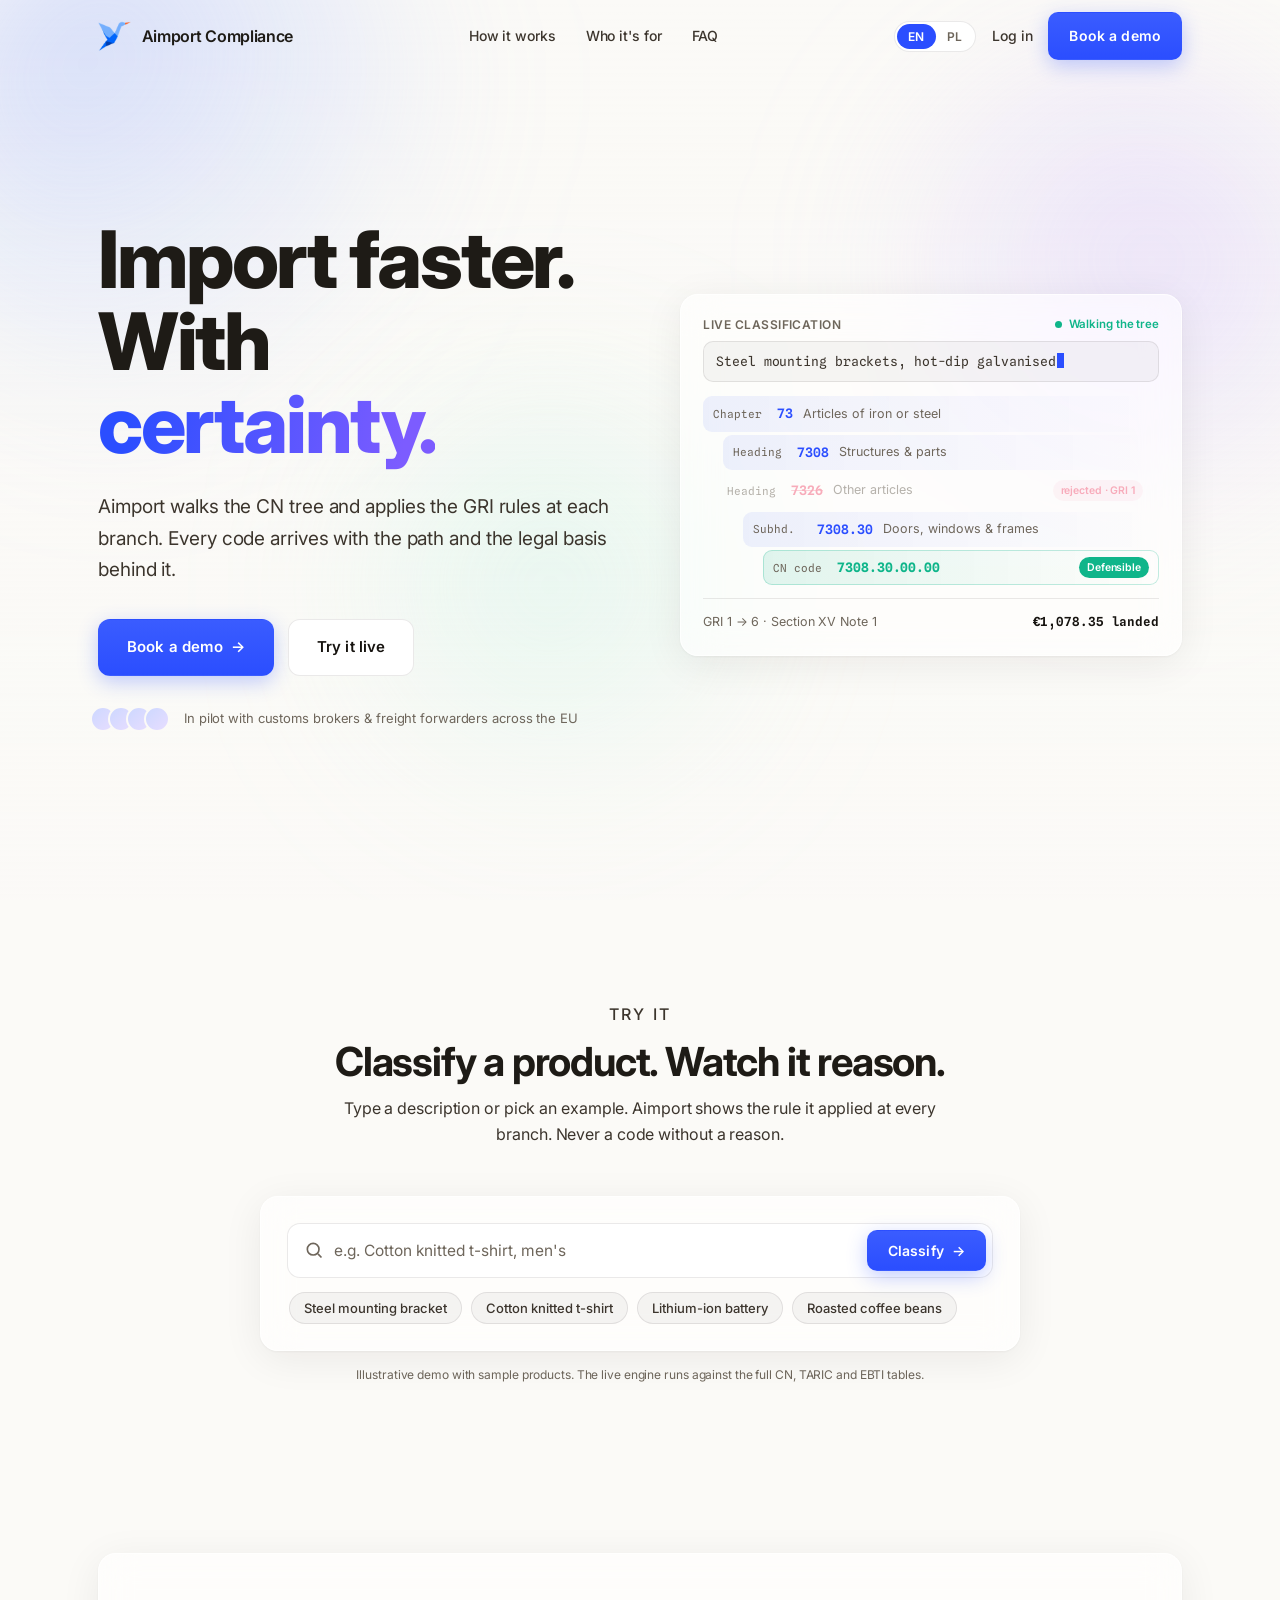
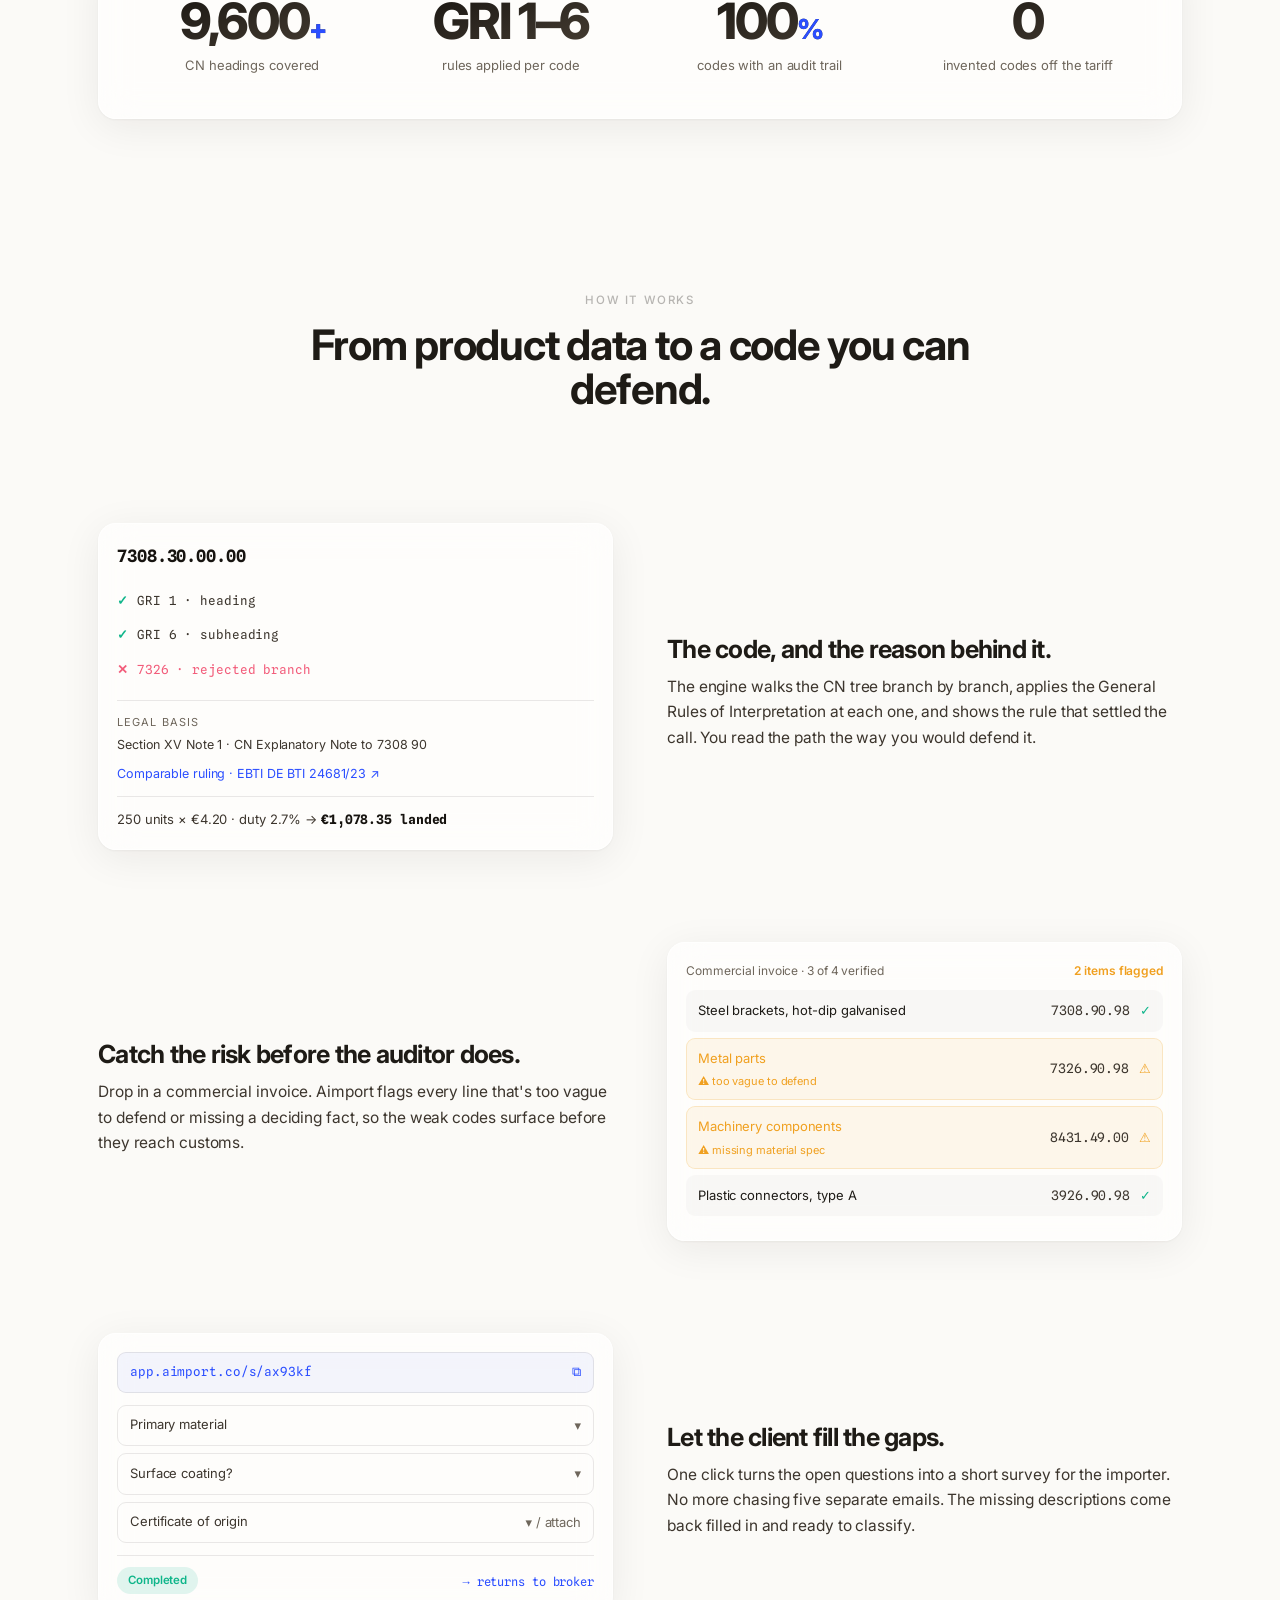
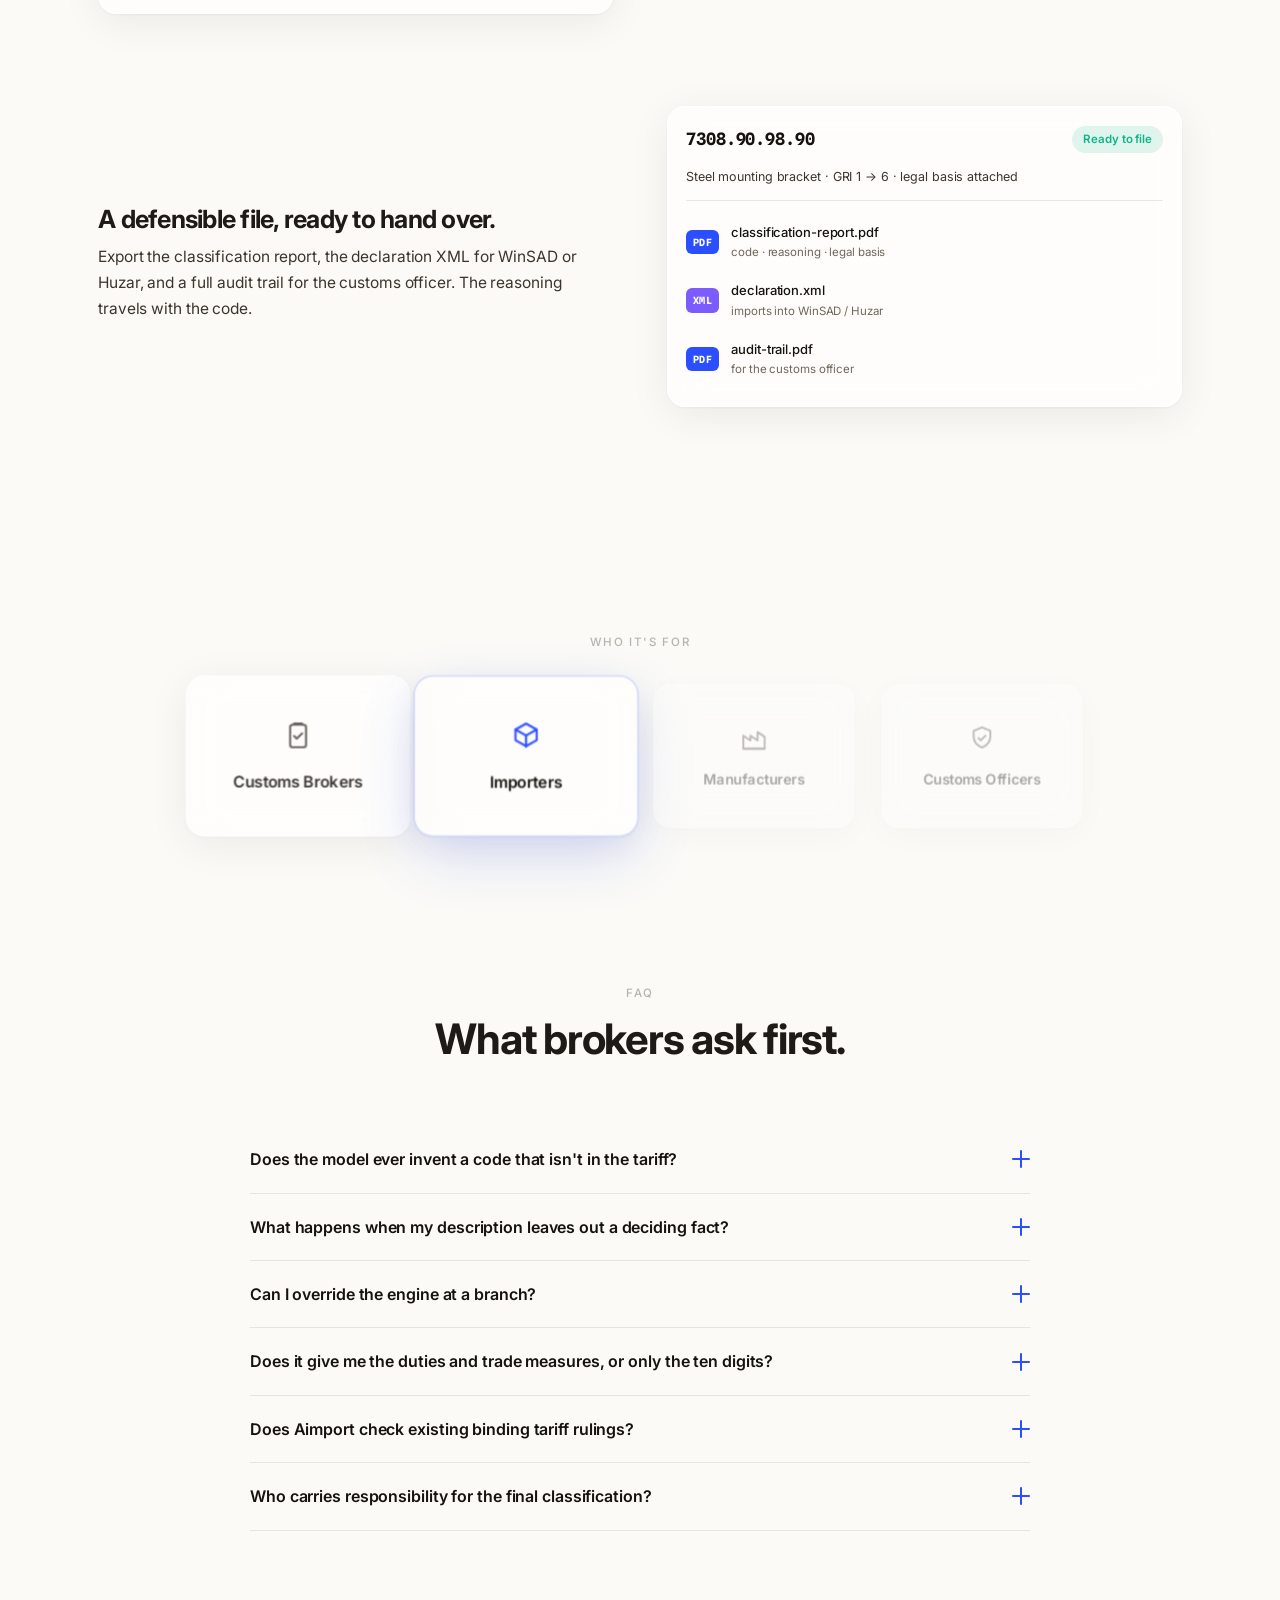
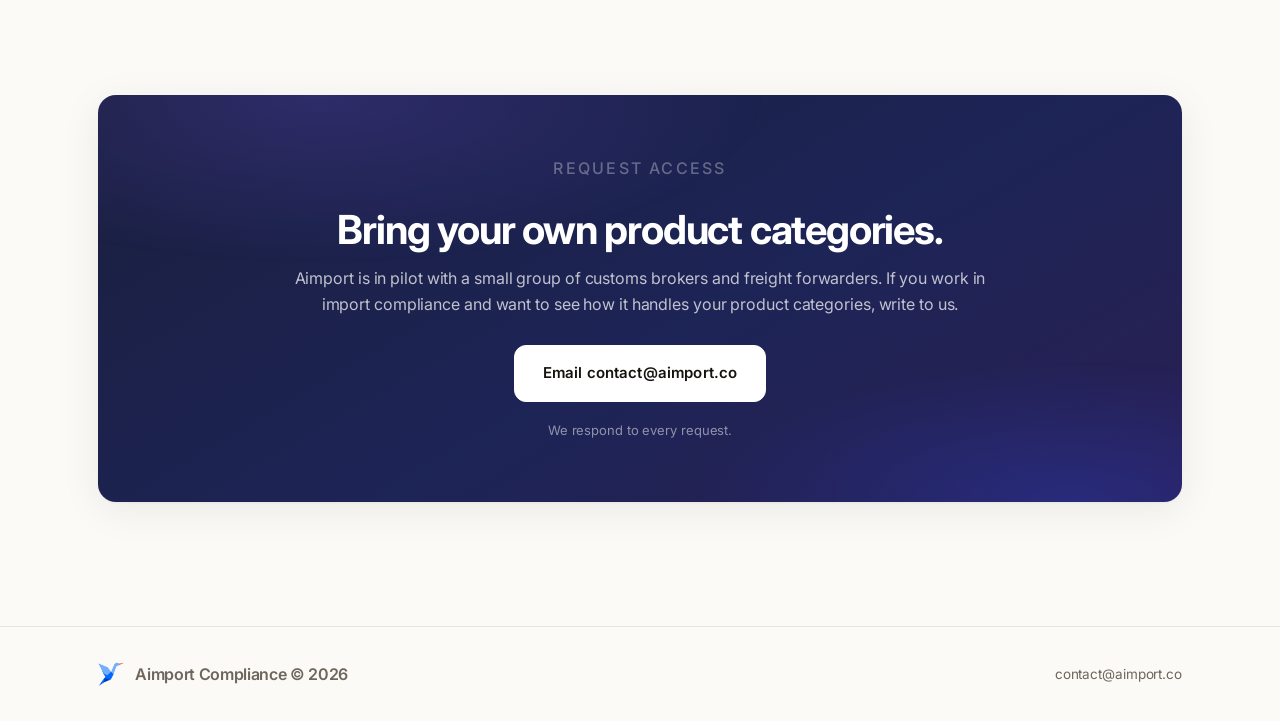
==== commit 1328762d: "landing: simplify How-it-works — drop step labels & status ticks Remove the 01-04 step-no headers (k" ====
--- a/index.html
+++ b/index.html
@@ -489,12 +489,11 @@
     <!-- 01 CLASSIFY -->
     <div class="feat reveal">
       <div class="feat-copy">
-        <span class="step-no" data-i18n="f1.step">01 · Classify</span>
         <h3 data-i18n="f1.h">The code, and the reason behind it.</h3>
         <p data-i18n="f1.p">The engine walks the CN tree branch by branch, applies the General Rules of Interpretation at each one, and shows the rule that settled the call. You read the path the way you would defend it.</p>
       </div>
       <div class="glass mock">
-        <div class="mock-top"><span class="mcode">7308.30.00.00</span><span class="pill pill-ok" data-i18n="f1.pill">✓ Defensible</span></div>
+        <div class="mock-top"><span class="mcode">7308.30.00.00</span></div>
         <div class="mline"><span class="ck">✓</span><span data-i18n="f1.l1"> GRI 1 · heading</span></div>
         <div class="mline"><span class="ck">✓</span><span data-i18n="f1.l2"> GRI 6 · subheading</span></div>
         <div class="mline rej"><span class="ck">✕</span><span data-i18n="f1.l3"> 7326 · rejected branch</span></div>
@@ -510,7 +509,6 @@
     <!-- 02 REVIEW -->
     <div class="feat reveal">
       <div class="feat-copy">
-        <span class="step-no" data-i18n="f2.step">02 · Review</span>
         <h3 data-i18n="f2.h">Catch the risk before the auditor does.</h3>
         <p data-i18n="f2.p">Drop in a commercial invoice. Aimport flags every line that's too vague to defend or missing a deciding fact, so the weak codes surface before they reach customs.</p>
       </div>
@@ -526,7 +524,6 @@
     <!-- 03 RESOLVE -->
     <div class="feat reveal">
       <div class="feat-copy">
-        <span class="step-no" data-i18n="f3.step">03 · Resolve</span>
         <h3 data-i18n="f3.h">Let the client fill the gaps.</h3>
         <p data-i18n="f3.p">One click turns the open questions into a short survey for the importer. No more chasing five separate emails. The missing descriptions come back filled in and ready to classify.</p>
       </div>
@@ -536,19 +533,18 @@
         <div class="sv-q"><span data-i18n="f3.q2">Surface coating?</span><span class="car">▾</span></div>
         <div class="sv-q"><span data-i18n="f3.q3">Certificate of origin</span><span class="car" data-i18n="f3.attach">▾ / attach</span></div>
         <hr class="mdiv">
-        <div style="display:flex;justify-content:space-between;align-items:center;gap:10px"><span class="pill pill-ok" data-i18n="f3.completed">✓ Completed</span><span style="font-size:12px;color:var(--muted)" data-i18n="f3.returns">→ returns to broker</span></div>
+        <div style="display:flex;justify-content:space-between;align-items:center;gap:10px"><span class="pill pill-ok" data-i18n="f3.completed">Completed</span><span style="font-size:12px;color:var(--brand)" data-i18n="f3.returns">→ returns to broker</span></div>
       </div>
     </div>
 
     <!-- 04 DELIVER -->
     <div class="feat reveal">
       <div class="feat-copy">
-        <span class="step-no" data-i18n="f4.step">04 · Deliver</span>
         <h3 data-i18n="f4.h">A defensible file, ready to hand over.</h3>
         <p data-i18n="f4.p">Export the classification report, the declaration XML for WinSAD or Huzar, and a full audit trail for the customs officer. The reasoning travels with the code.</p>
       </div>
       <div class="glass mock">
-        <div class="mock-top"><span class="mcode">7308.90.98.90</span><span class="pill pill-ok" data-i18n="f4.pill">✓ Ready to file</span></div>
+        <div class="mock-top"><span class="mcode">7308.90.98.90</span><span class="pill pill-ok" data-i18n="f4.pill">Ready to file</span></div>
         <div class="mlegal" style="margin-bottom:10px" data-i18n="f4.sub">Steel mounting bracket · GRI 1 → 6 · legal basis attached</div>
         <hr class="mdiv">
         <div class="exp-file"><span class="exp-ext">PDF</span><span><div class="exp-name">classification-report.pdf</div><div class="exp-meta" data-i18n="f4.m1">code · reasoning · legal basis</div></span></div>
@@ -687,11 +683,11 @@
   "f3.step":"03 · Uzupełnienie","f3.h":"Pozwól klientowi uzupełnić braki.",
   "f3.p":"Jednym kliknięciem zamieniasz otwarte pytania w krótką ankietę dla importera. Koniec z pisaniem pięciu osobnych maili. Brakujące opisy wracają uzupełnione i gotowe do klasyfikacji.",
   "f3.q1":"Materiał podstawowy","f3.q2":"Powłoka powierzchniowa?","f3.q3":"Świadectwo pochodzenia","f3.attach":"▾ / załącz",
-  "f3.completed":"✓ Wypełniono","f3.returns":"→ wraca do agencji",
+  "f3.completed":"Wypełniono","f3.returns":"→ wraca do agencji",
 
   "f4.step":"04 · Przekazanie","f4.h":"Plik gotowy do obrony i przekazania.",
   "f4.p":"Wyeksportuj raport klasyfikacyjny, plik XML zgłoszenia do WinSAD lub Huzar oraz pełny ślad audytowy dla funkcjonariusza. Uzasadnienie podróżuje razem z kodem.",
-  "f4.pill":"✓ Gotowe do zgłoszenia","f4.sub":"Stalowy wspornik montażowy · ORINS 1 → 6 · podstawa prawna w załączeniu",
+  "f4.pill":"Gotowe do zgłoszenia","f4.sub":"Stalowy wspornik montażowy · ORINS 1 → 6 · podstawa prawna w załączeniu",
   "f4.m1":"kod · uzasadnienie · podstawa prawna","f4.m2":"import do WinSAD / Huzar","f4.m3":"dla funkcjonariusza celnego",
 
   "faq.eyebrow":"FAQ","faq.h2":"O co agencje pytają najpierw.",
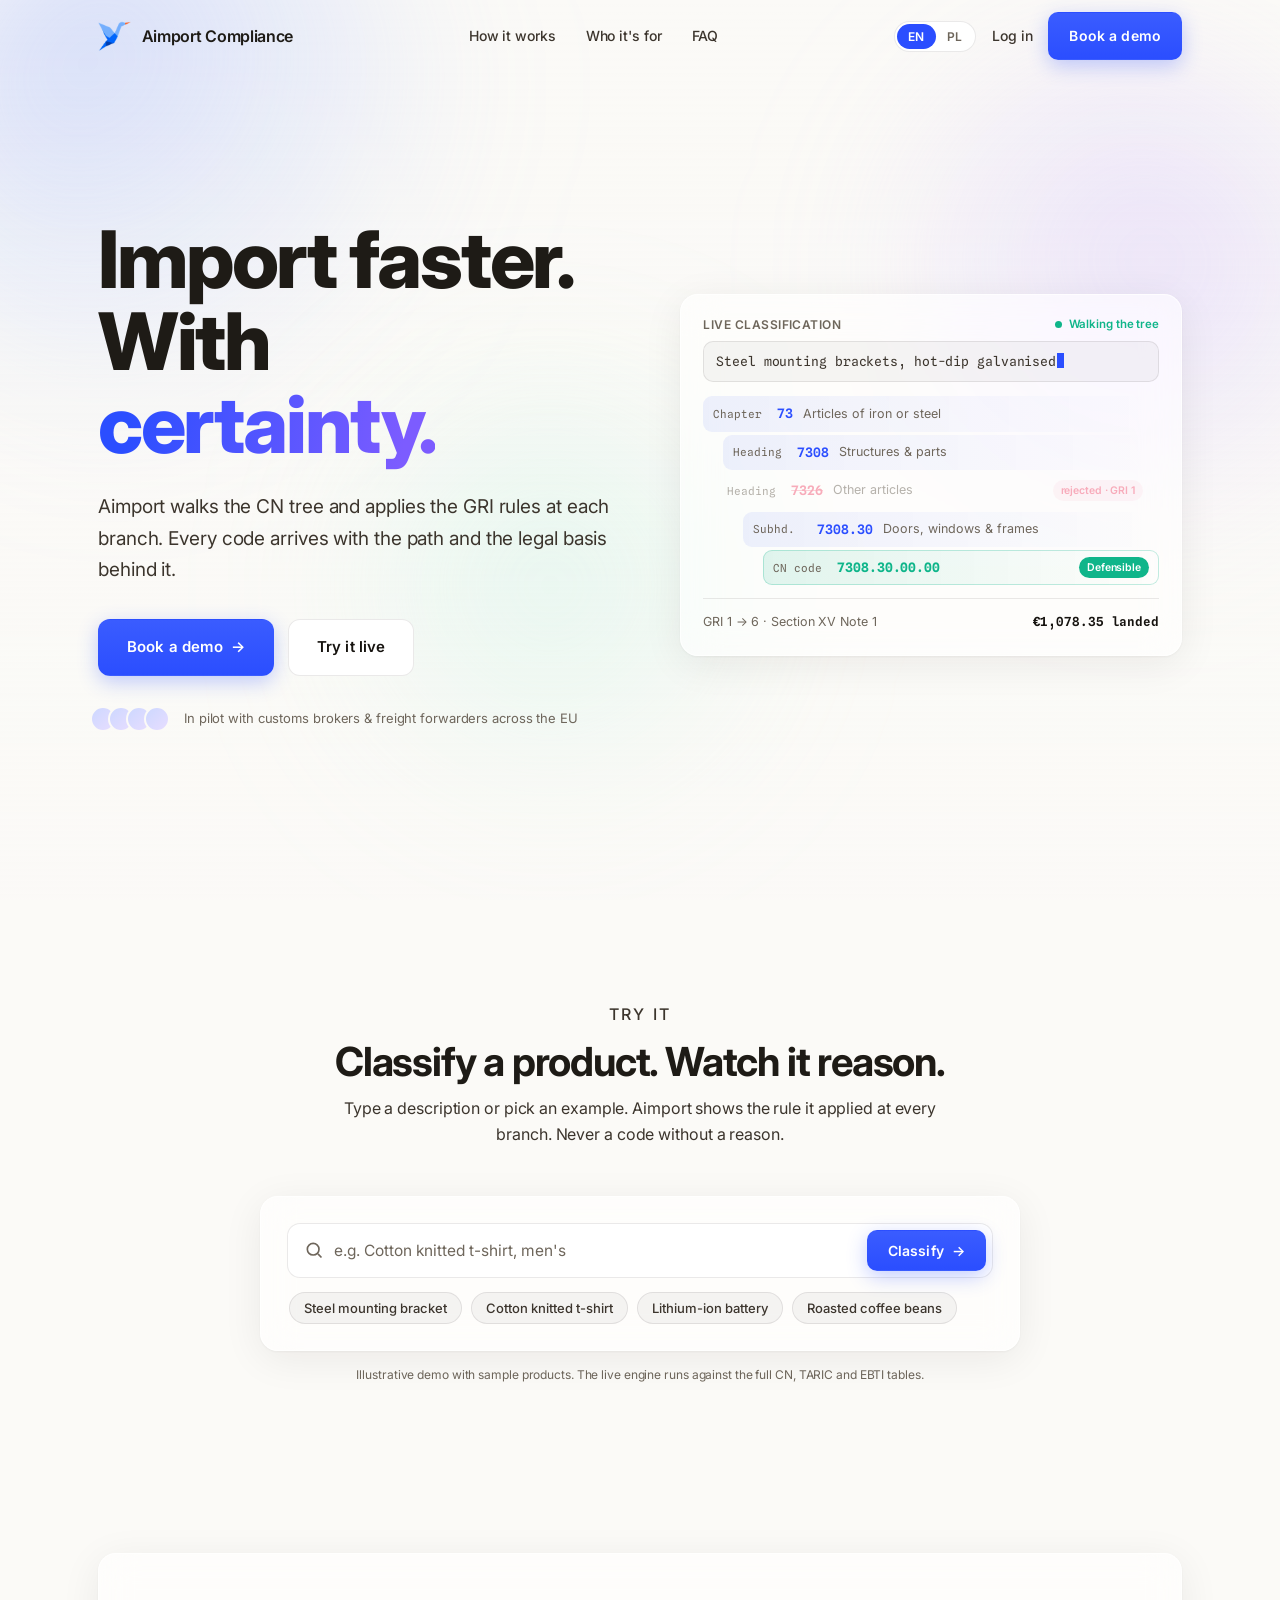
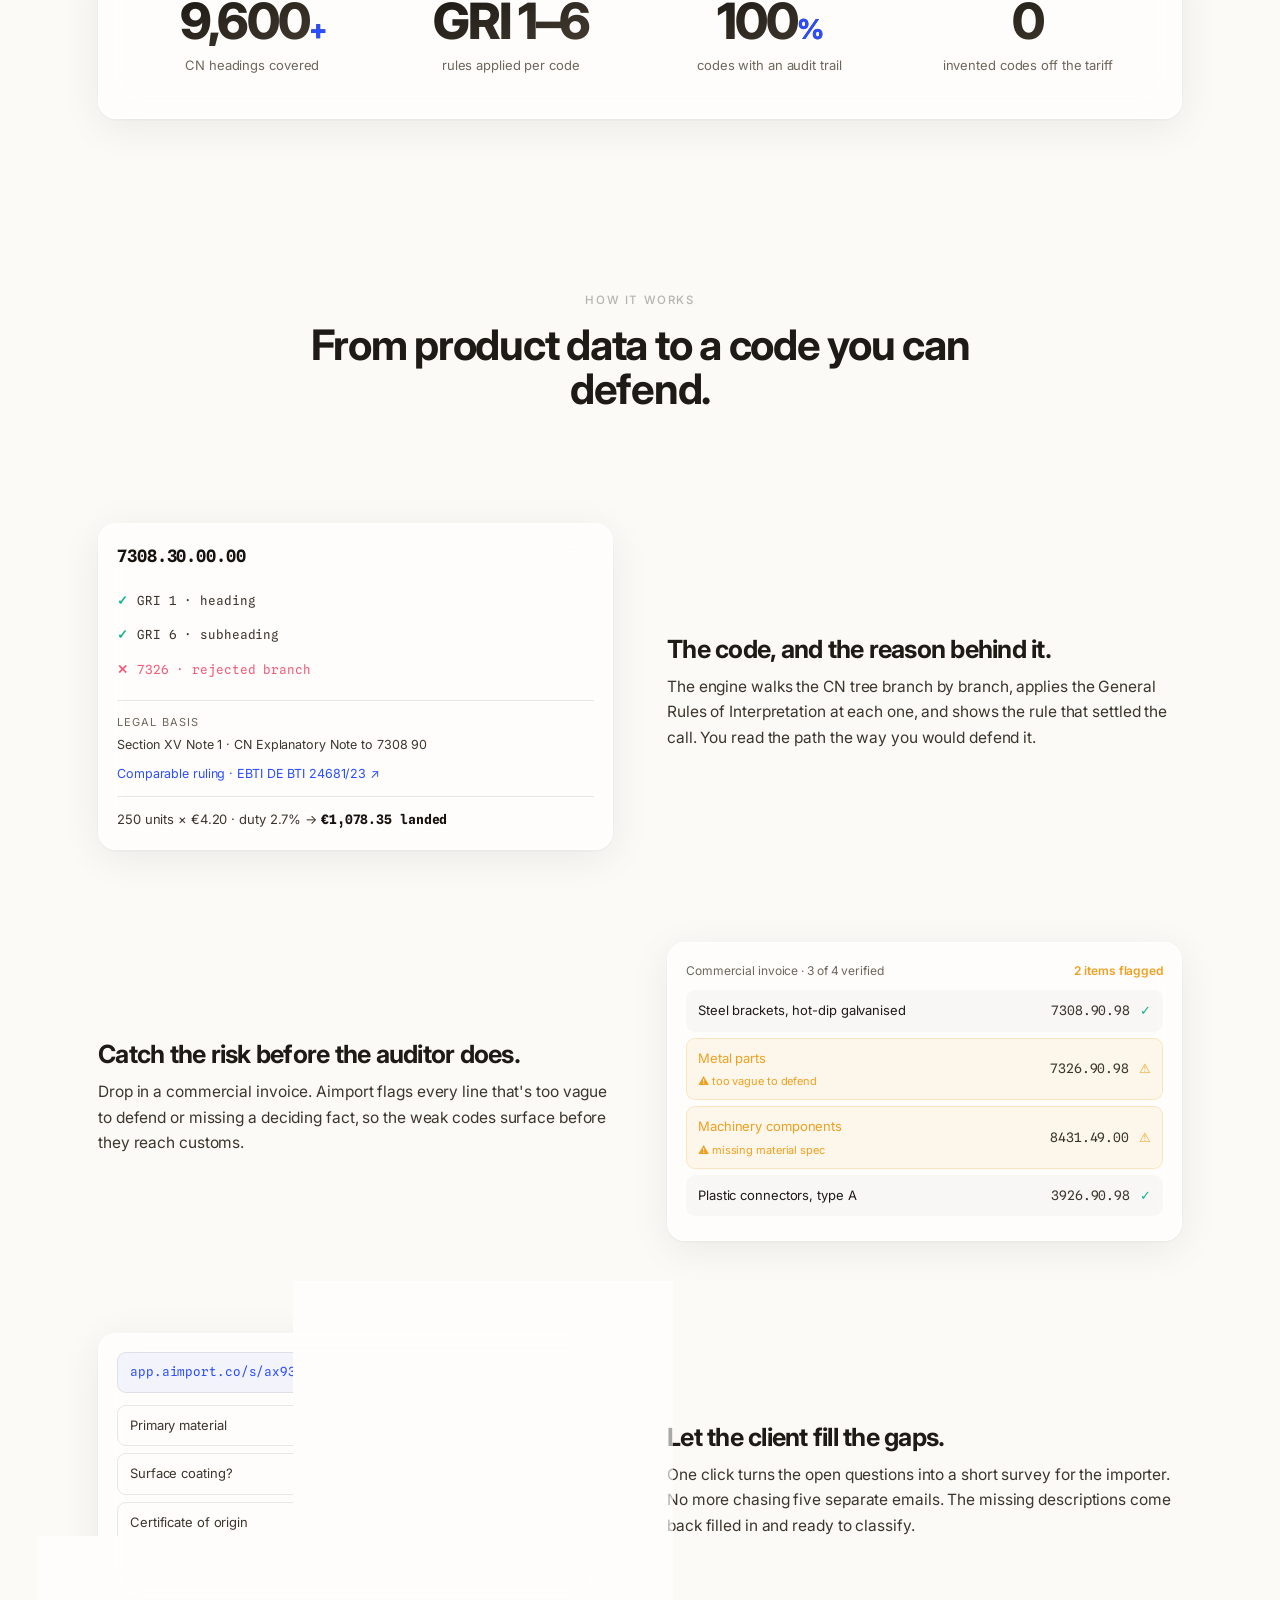
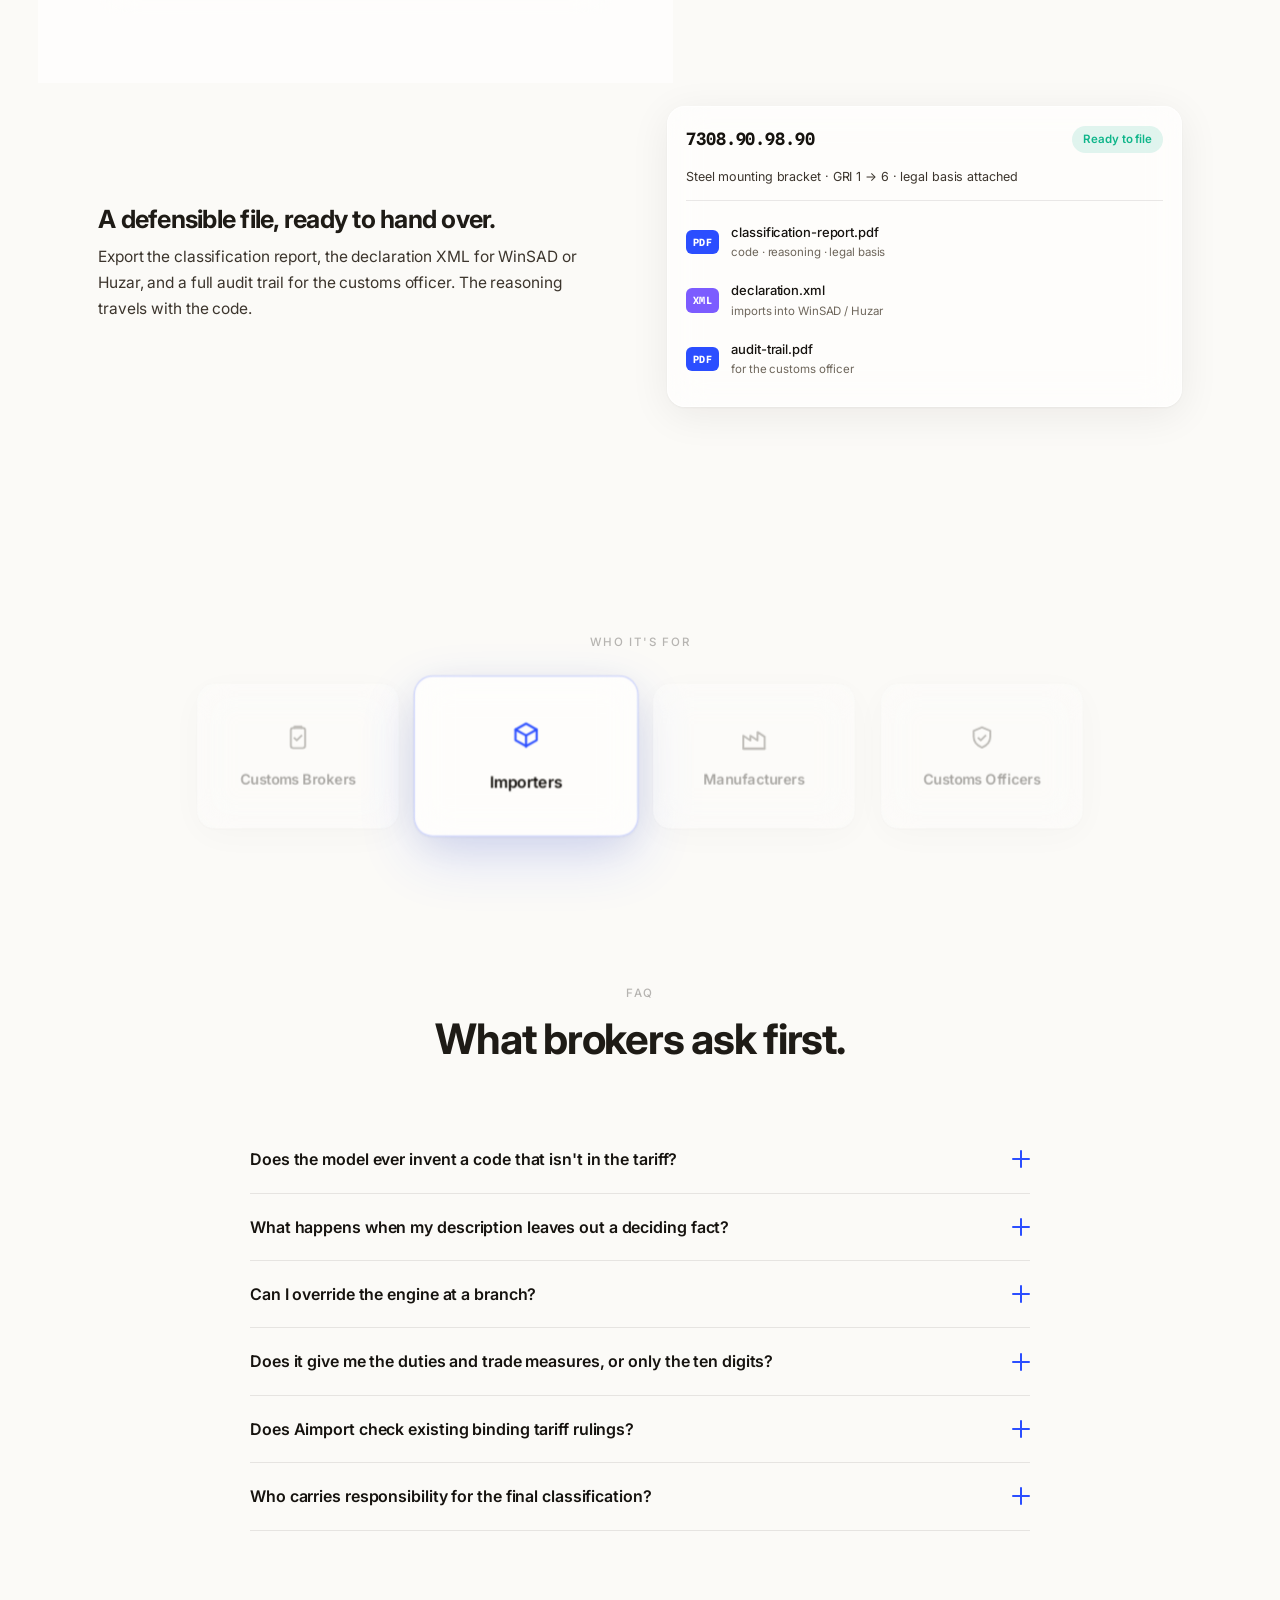
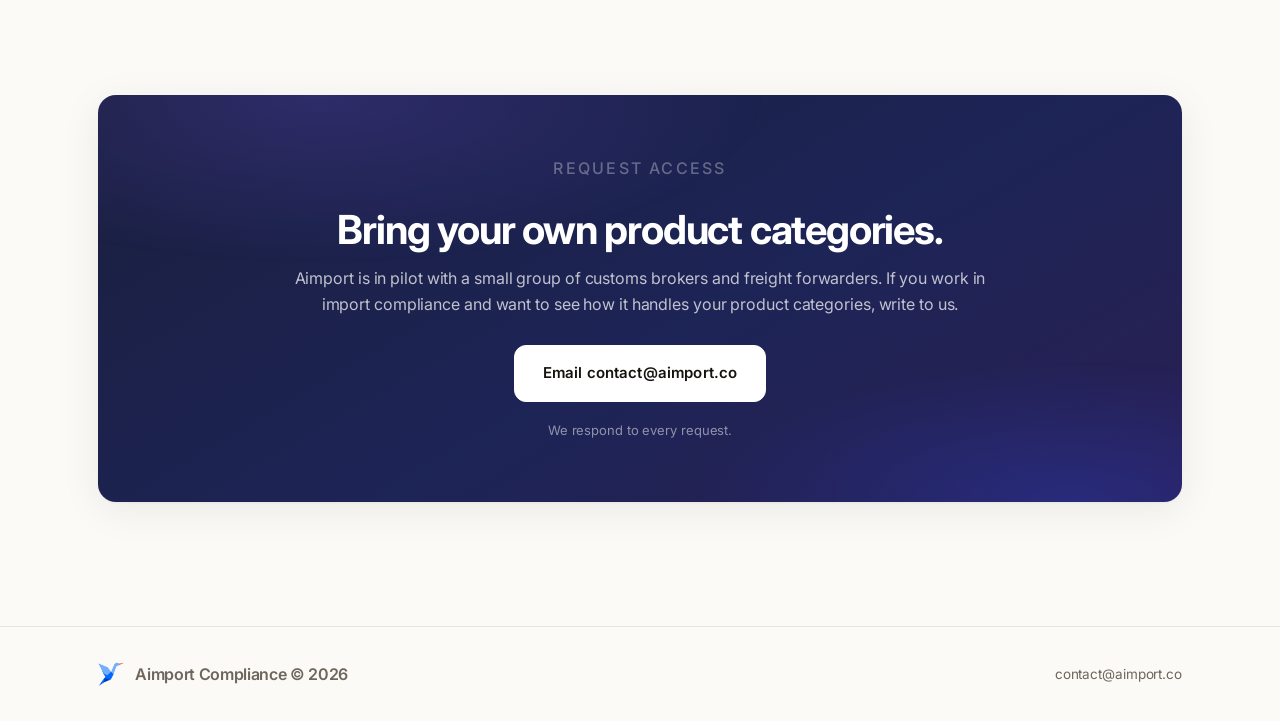
==== commit d740089a: "landing: point 'Book a demo' buttons to new Calendly link Update both CTAs (nav + hero) to calendly." ====
--- a/index.html
+++ b/index.html
@@ -383,7 +383,7 @@
         <button type="button" data-lang="pl">PL</button>
       </div>
       <span class="nav-login" data-i18n="nav.login" data-pin-trigger role="button" tabindex="0">Log in</span>
-      <a class="btn btn-primary" data-i18n="nav.book" href="https://calendly.com/leo-goerg/aimport-demo" target="_blank" rel="noopener">Book a demo</a>
+      <a class="btn btn-primary" data-i18n="nav.book" href="https://calendly.com/leo-goerg-aimport/new-meeting" target="_blank" rel="noopener">Book a demo</a>
     </div>
   </div>
 </header>
@@ -395,7 +395,7 @@
       <h1 class="reveal d1" data-i18n-html="hero.h1">Import faster.<br>With <span class="grad">certainty.</span></h1>
       <p class="hero-sub reveal d2" data-i18n="hero.sub">Aimport walks the CN tree and applies the GRI rules at each branch. Every code arrives with the path and the legal basis behind it.</p>
       <div class="hero-cta reveal d3">
-        <a class="btn btn-primary btn-lg" data-i18n-html="hero.book" href="https://calendly.com/leo-goerg/aimport-demo" target="_blank" rel="noopener">Book a demo <span class="arr">→</span></a>
+        <a class="btn btn-primary btn-lg" data-i18n-html="hero.book" href="https://calendly.com/leo-goerg-aimport/new-meeting" target="_blank" rel="noopener">Book a demo <span class="arr">→</span></a>
         <a class="btn btn-lg" data-i18n="hero.try" href="#demo">Try it live</a>
       </div>
       <div class="trust reveal d4">
